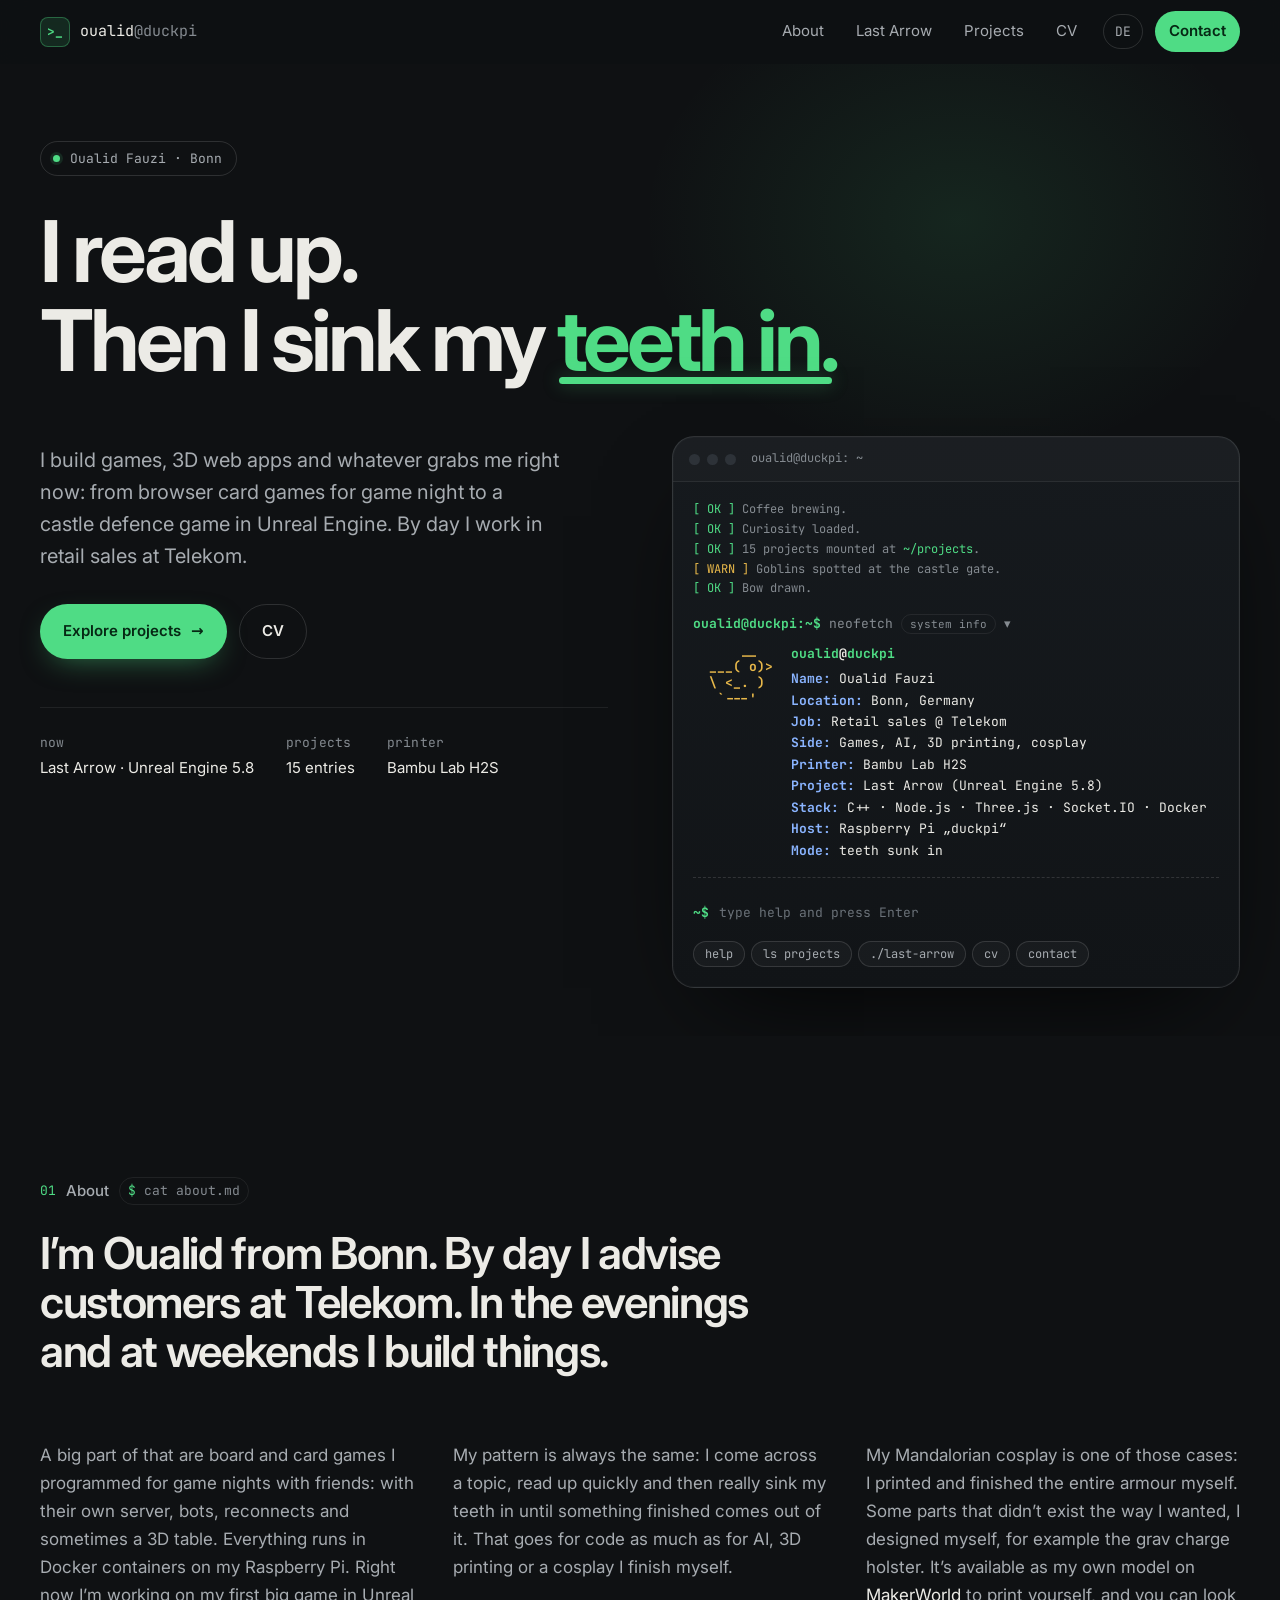
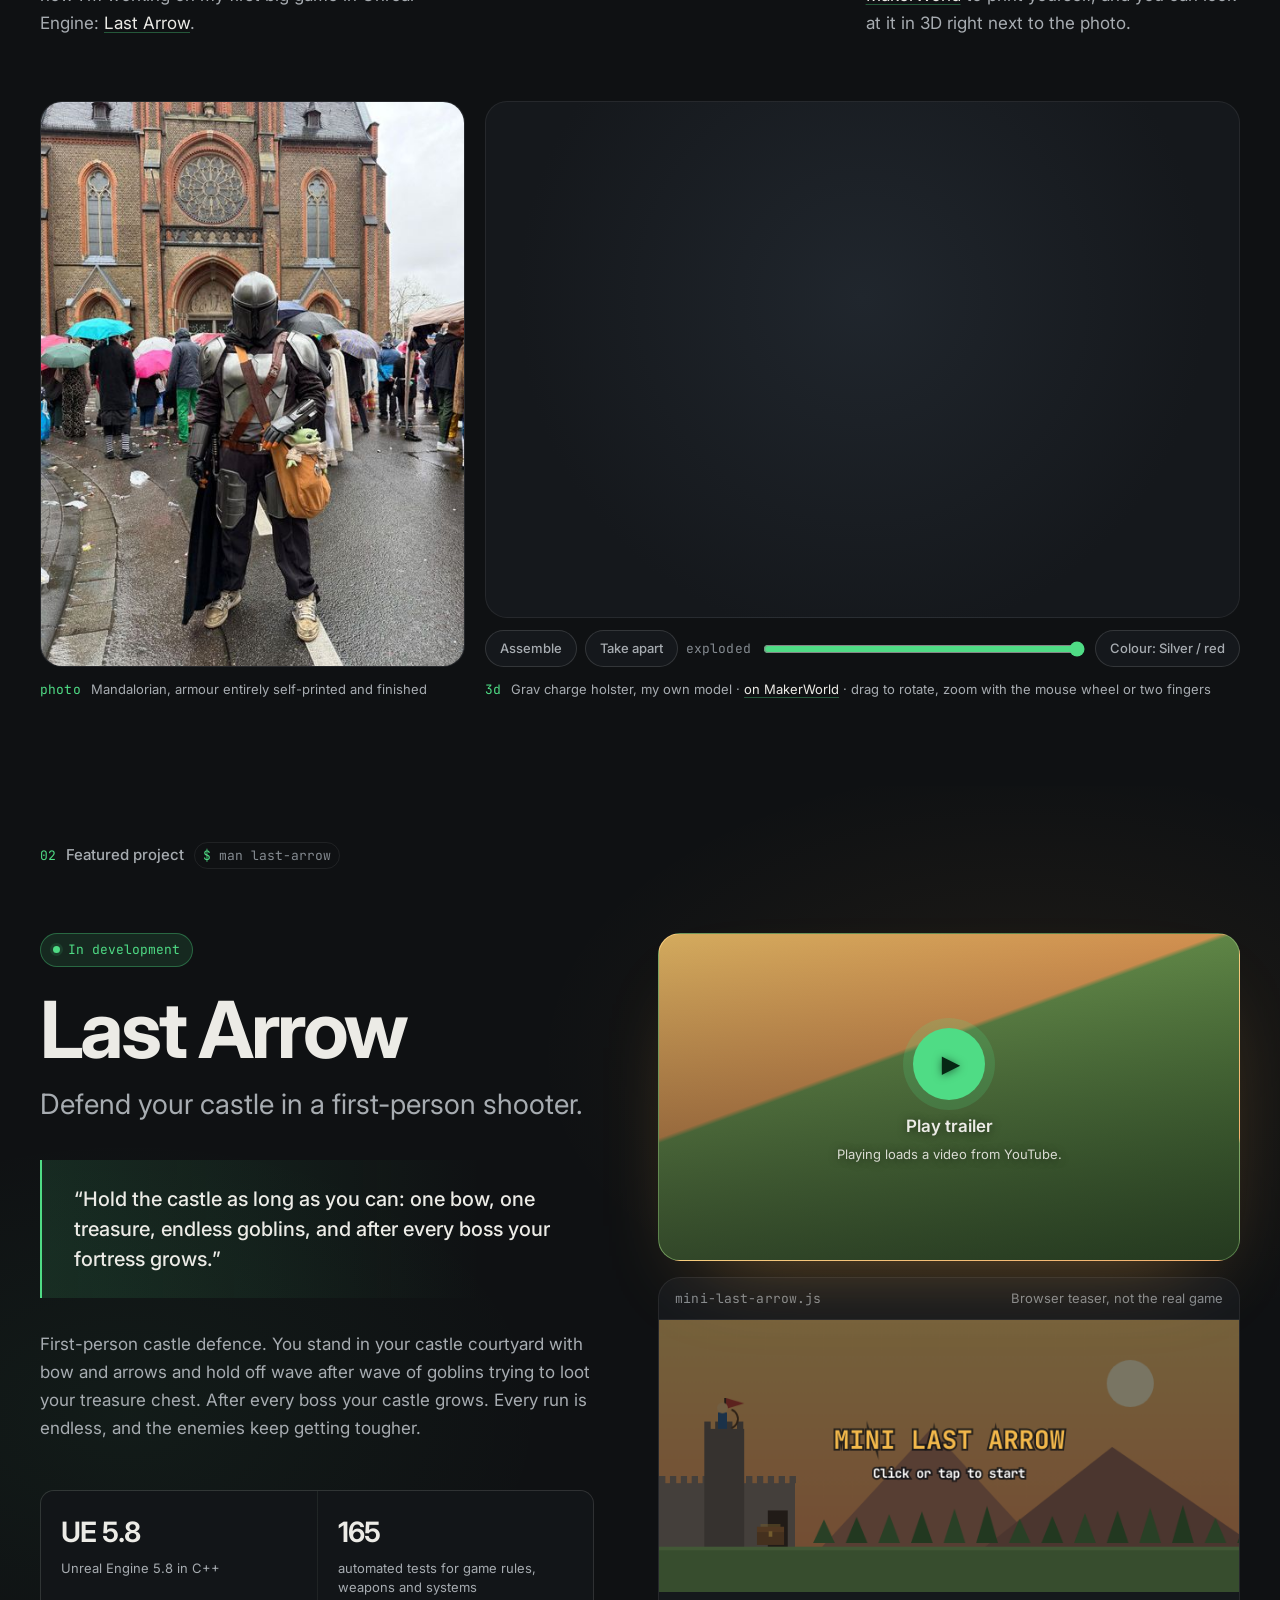
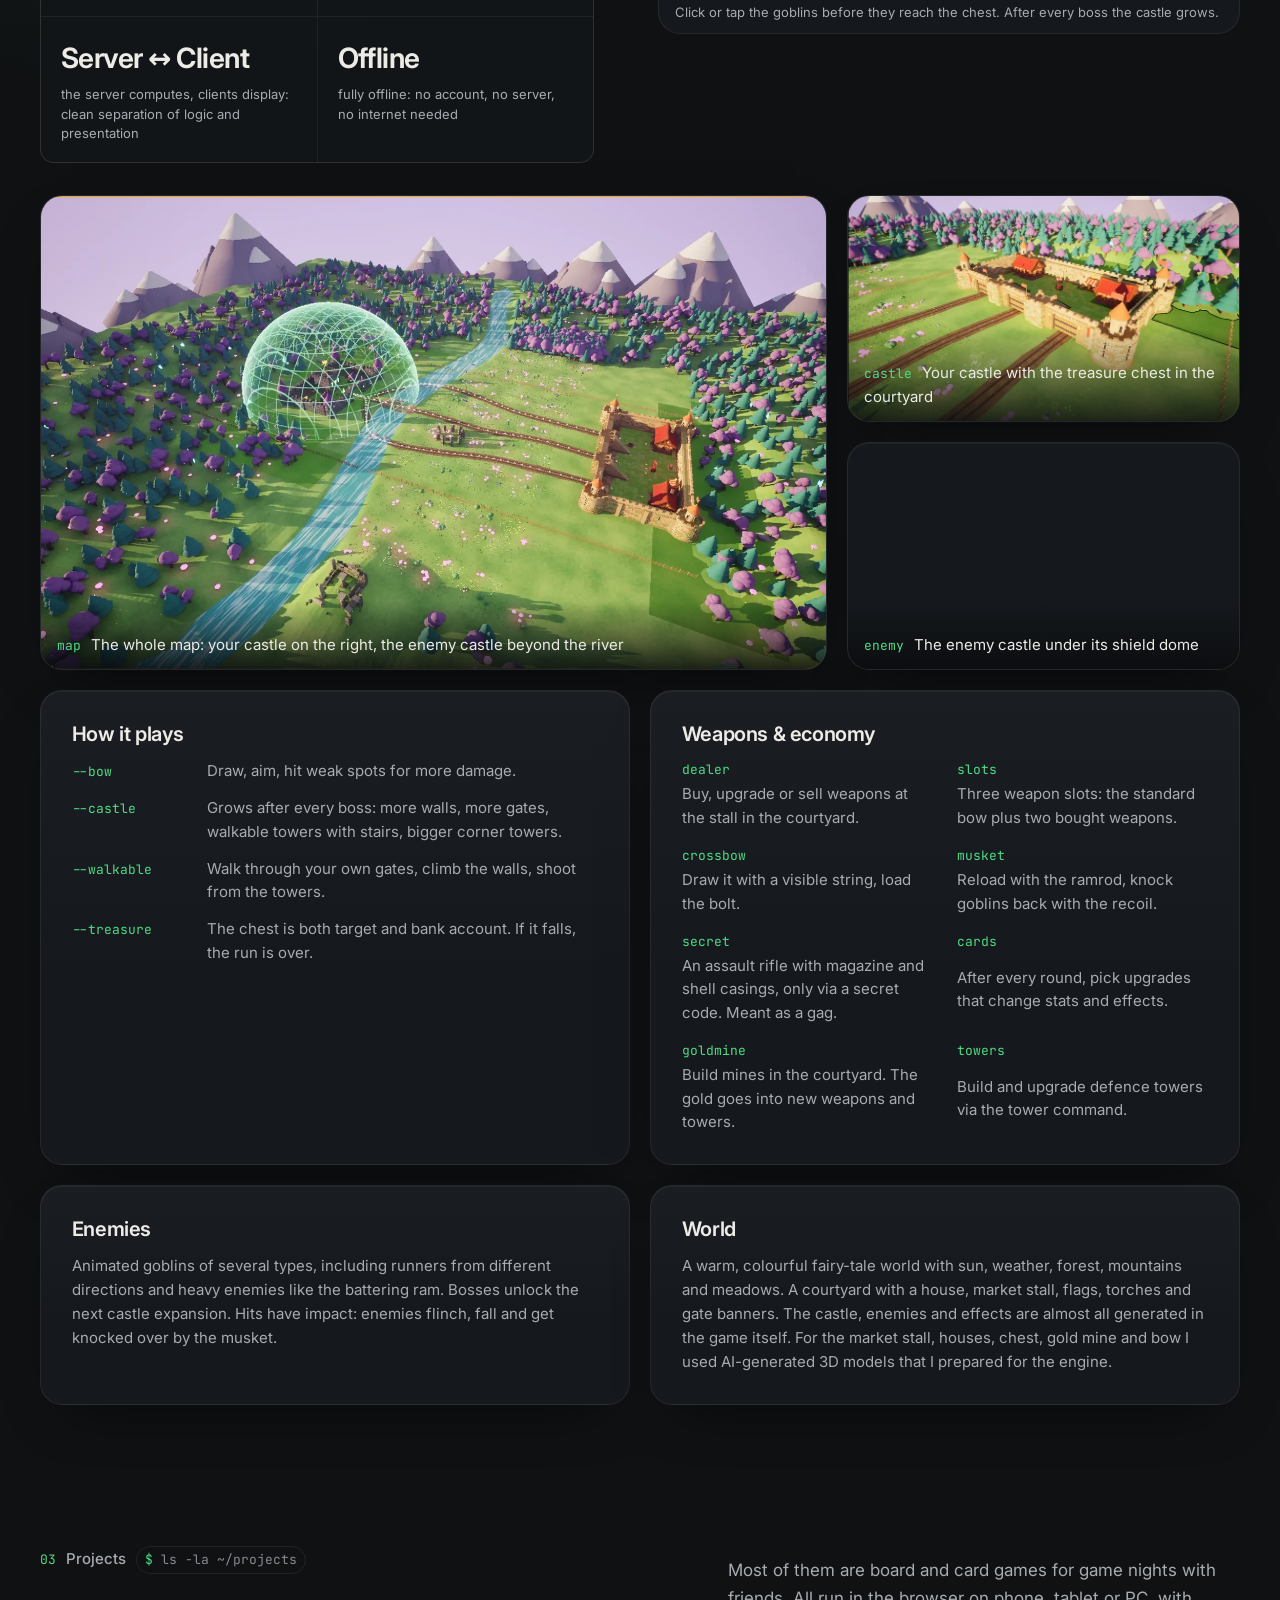
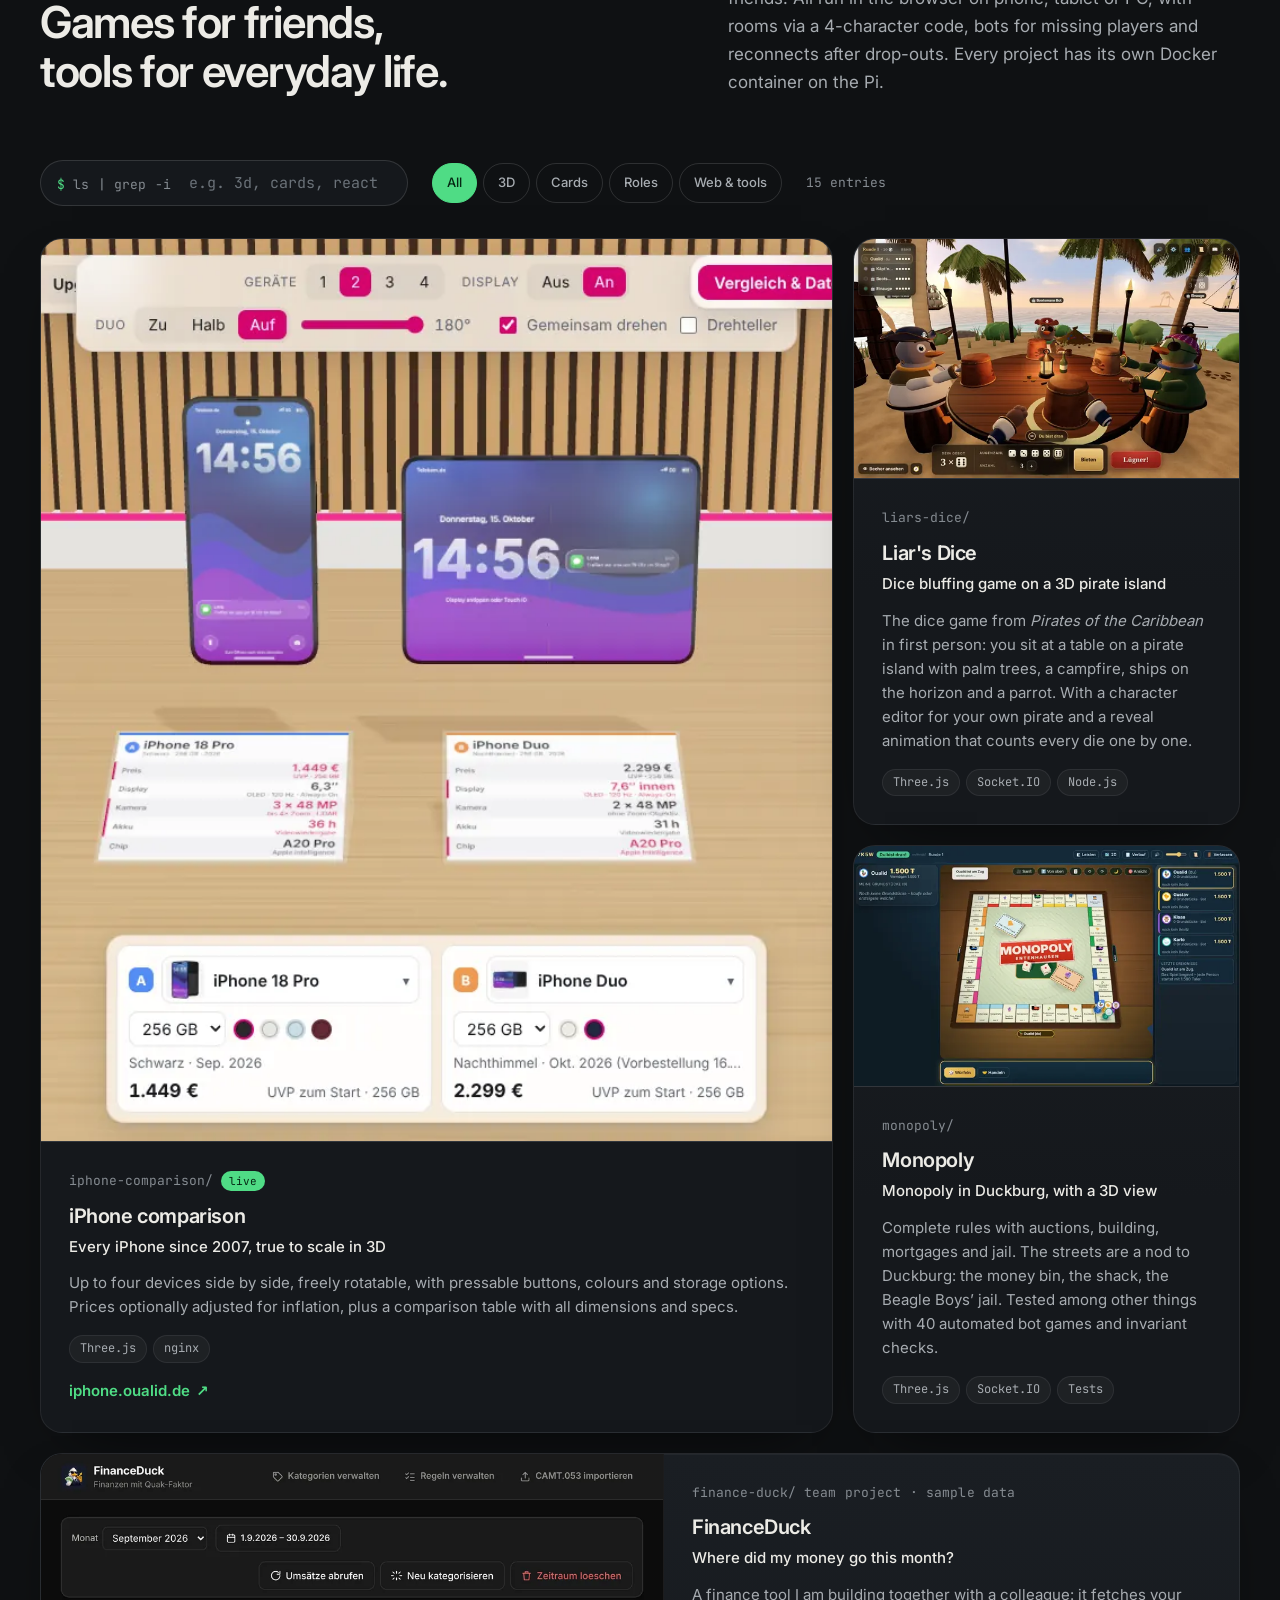
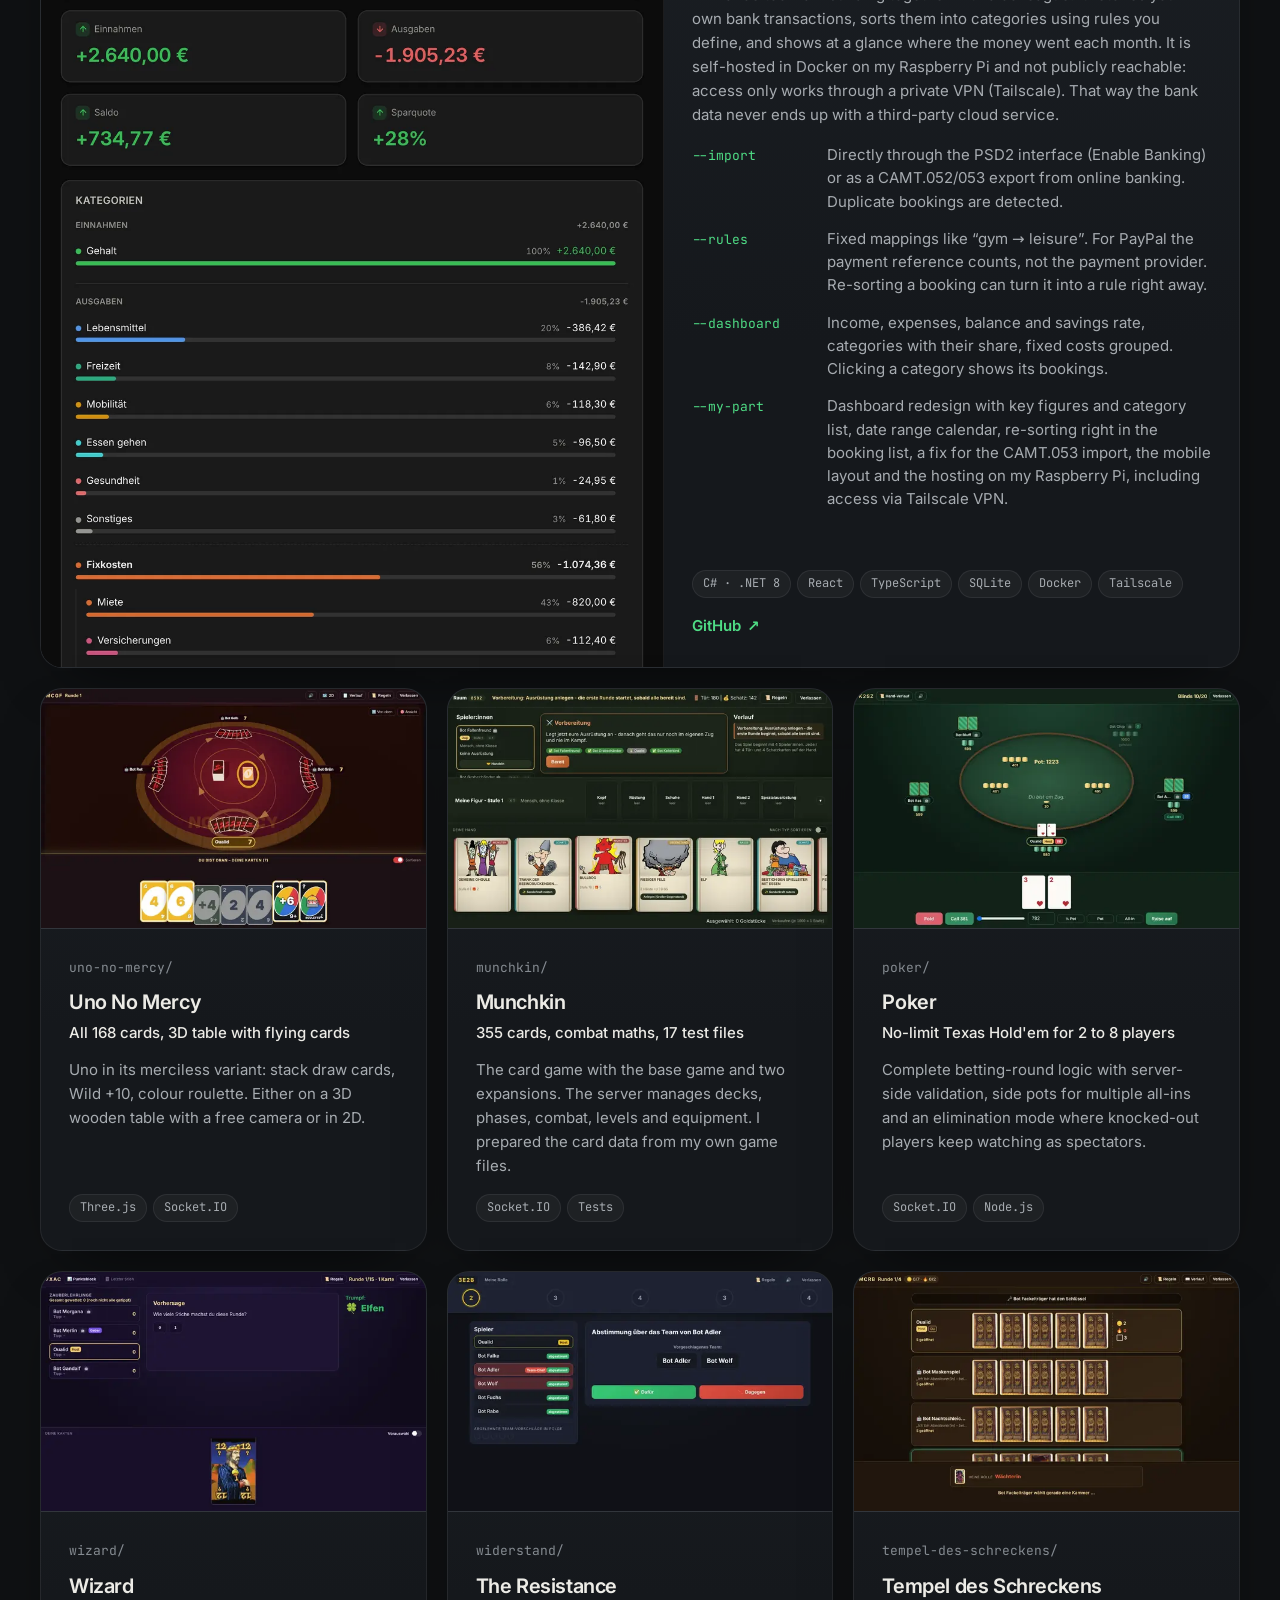
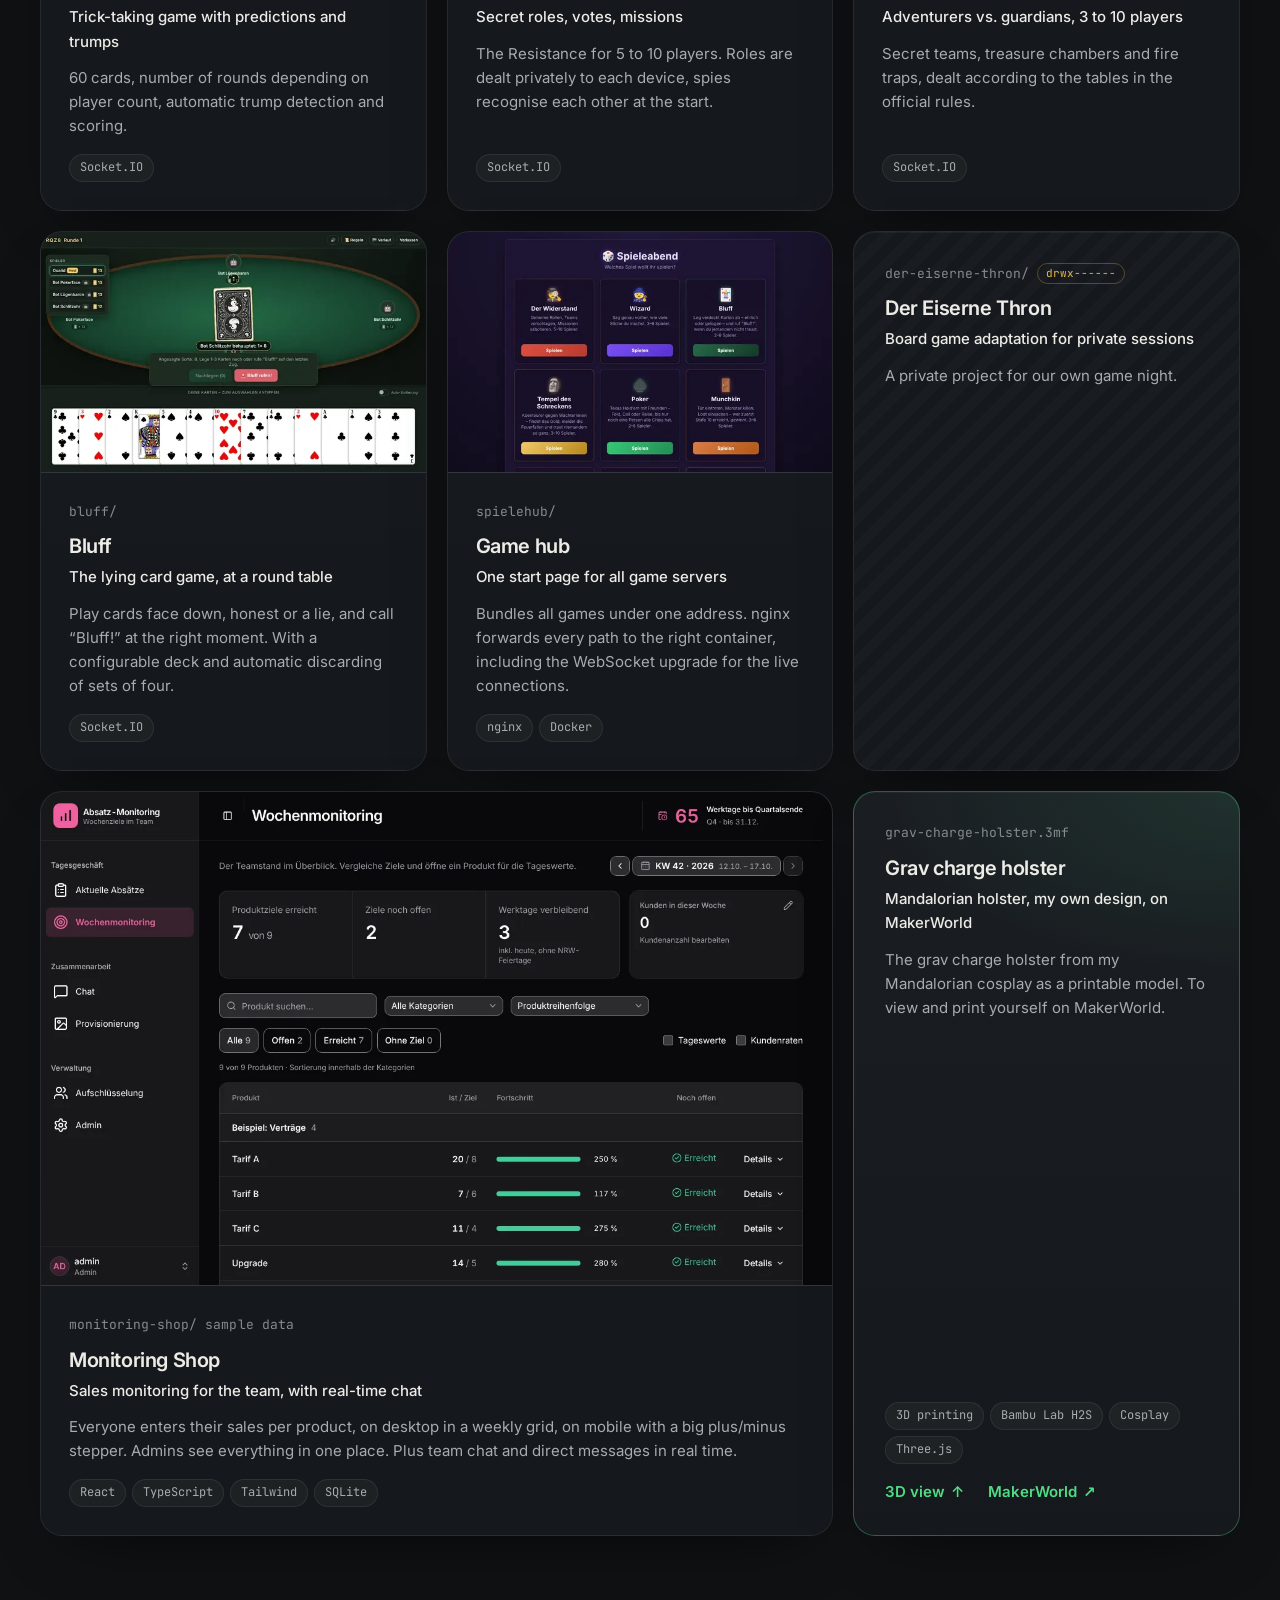
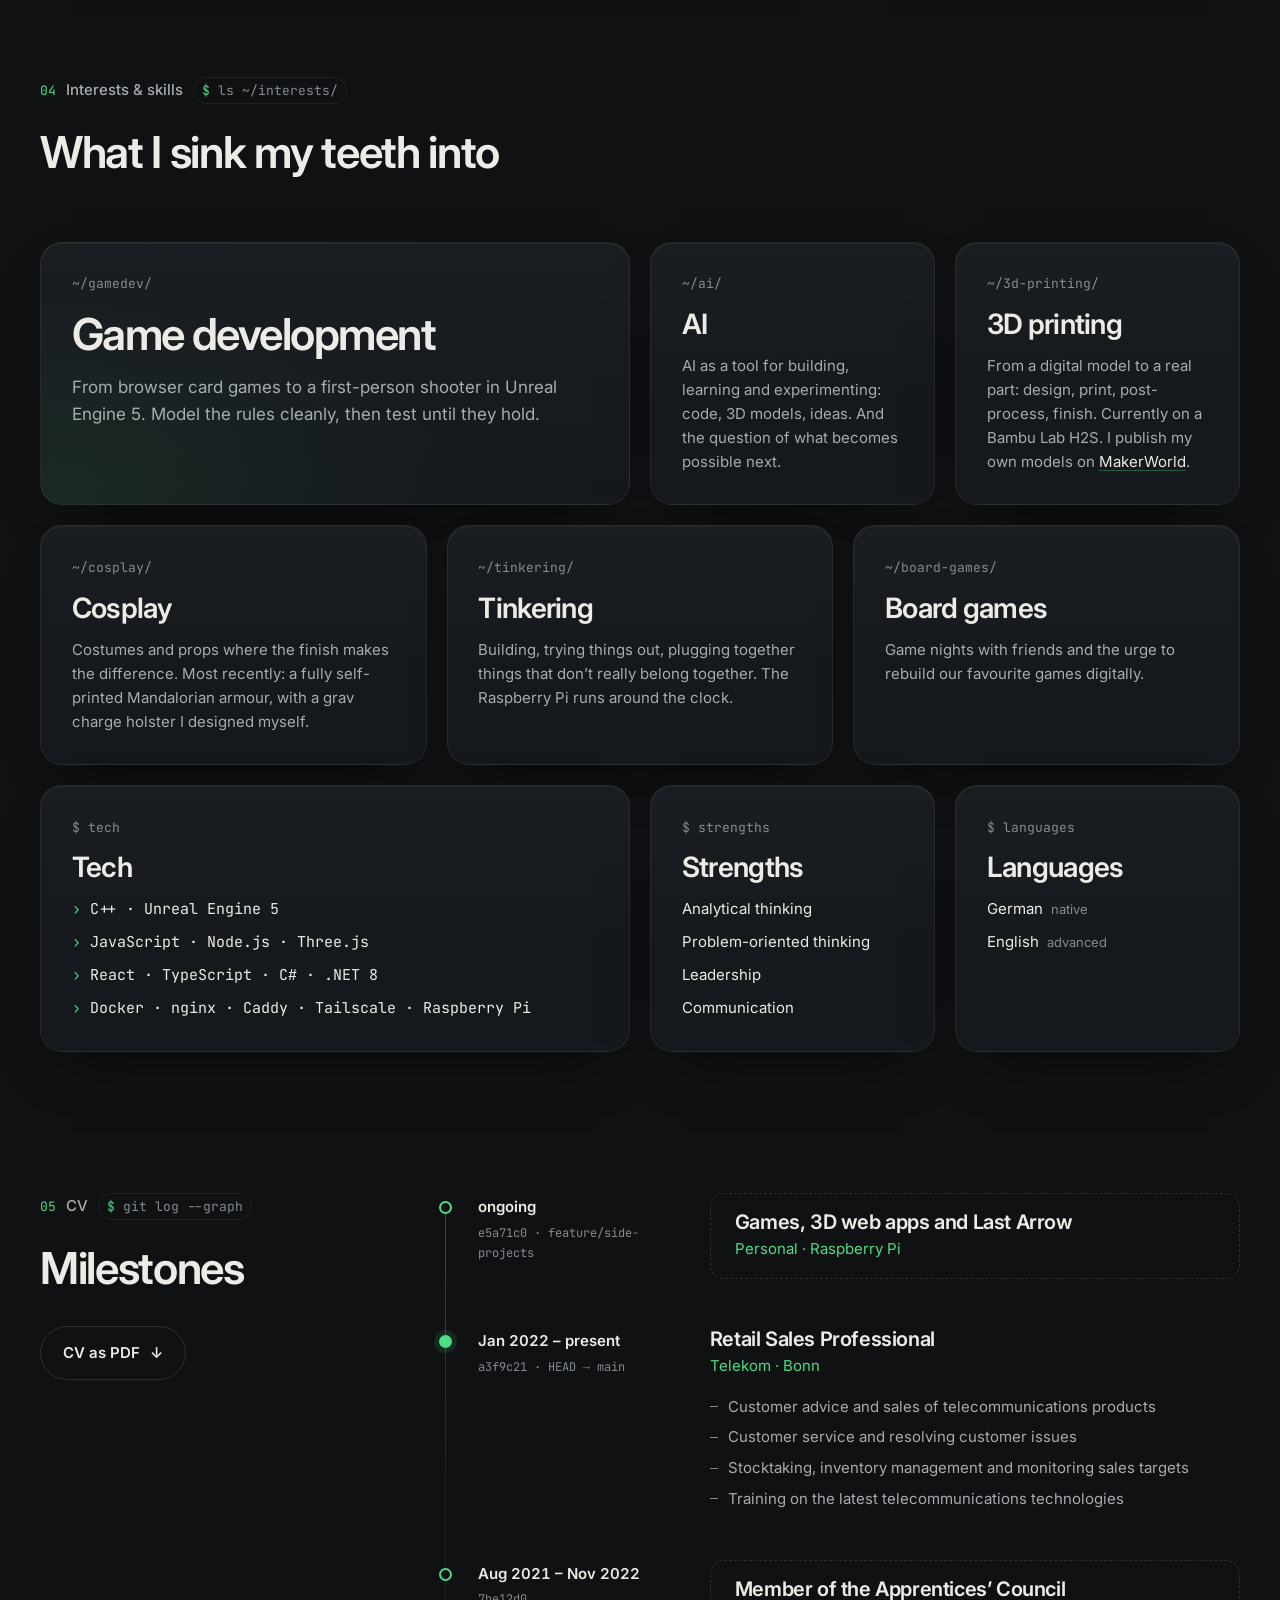
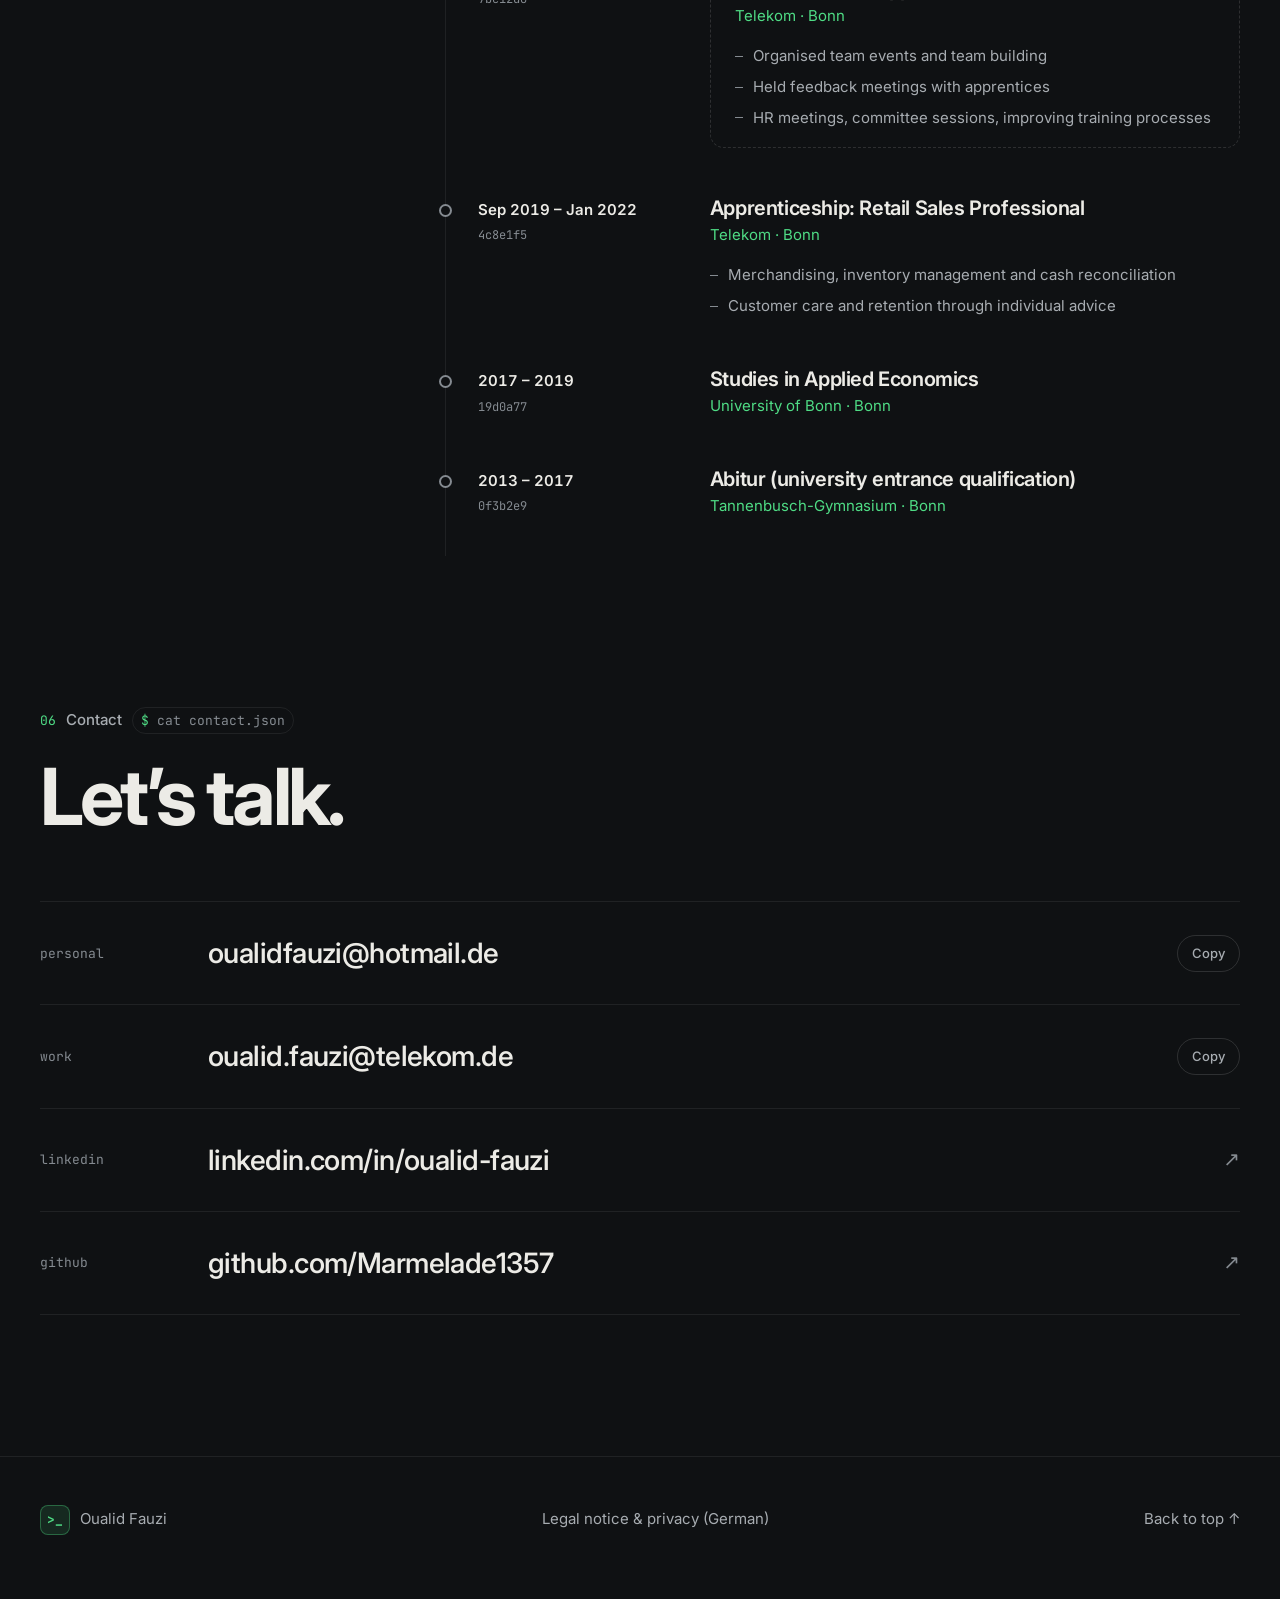
==== public/en/index.html @ 2b4d9c77 "FinanceDuck direkt unter dem iPhone-Vergleich, Bild nicht mehr seitlich beschnitten - Kachel rückt n" ====
<!doctype html>
<html lang="en">
<head>
<meta charset="utf-8">
<meta name="viewport" content="width=device-width, initial-scale=1">
<title>Oualid Fauzi</title>
<meta name="description" content="Oualid Fauzi from Bonn, Germany: games, AI, 3D printing and tinkering. Current project: Last Arrow, a first-person castle defence game in Unreal Engine 5.">
<meta property="og:title" content="Oualid Fauzi">
<meta property="og:description" content="Games, AI, 3D printing and tinkering. Currently: Last Arrow.">
<meta property="og:type" content="website">
<meta property="og:url" content="https://oualid.de/en/">
<meta property="og:image" content="https://oualid.de/og.png">
<meta property="og:image:width" content="1200">
<meta property="og:image:height" content="630">
<meta property="og:image:alt" content="oualid.de – I read up. Then I sink my teeth in. Last Arrow, games, AI, 3D printing, cosplay.">
<meta property="og:locale" content="en_GB">
<meta property="og:locale:alternate" content="de_DE">
<meta name="twitter:card" content="summary_large_image">
<meta name="theme-color" content="#0f1113">
<link rel="canonical" href="https://oualid.de/en/">
<link rel="alternate" hreflang="de" href="https://oualid.de/">
<link rel="alternate" hreflang="en" href="https://oualid.de/en/">
<link rel="alternate" hreflang="x-default" href="https://oualid.de/">
<script type="application/ld+json">{"@context":"https://schema.org","@type":"Person","name":"Oualid Fauzi","url":"https://oualid.de/en/","image":"https://oualid.de/og.png","jobTitle":"Retail Sales Professional","worksFor":{"@type":"Organization","name":"Telekom"},"address":{"@type":"PostalAddress","addressLocality":"Bonn","addressCountry":"DE"},"knowsAbout":["Game development","Unreal Engine 5","C++","JavaScript","Three.js","3D printing","AI"],"sameAs":["https://www.linkedin.com/in/oualid-fauzi-630469218/","https://github.com/Marmelade1357","https://makerworld.com/de/models/2300726-grav-charge-mandalorian-holster"]}</script>
<link rel="icon" href="../favicon.svg" type="image/svg+xml">
<link rel="icon" href="../icons/icon-192.png" type="image/png" sizes="192x192">
<link rel="apple-touch-icon" href="../icons/apple-touch-icon.png">
<link rel="manifest" href="../manifest.webmanifest">
<link rel="preload" href="../fonts/inter-latin-var.woff2" as="font" type="font/woff2" crossorigin>
<link rel="stylesheet" href="../css/style.css">
<script type="importmap">{"imports":{"three":"../vendor/three/build/three.module.min.js","three/addons/":"../vendor/three/examples/jsm/"}}</script>
<script>document.documentElement.classList.add('js')</script>
</head>
<body>
<a class="skip" href="#inhalt">Skip to content</a>
<div class="progress" aria-hidden="true"><span id="progress-bar"></span></div>

<!-- ============================ NAVIGATION ============================ -->
<header class="site-header">
  <div class="wrap header-inner">
    <a class="brand" href="#top" aria-label="Oualid Fauzi, back to top">
      <span class="brand-mark" aria-hidden="true">&gt;_</span>
      <span class="brand-name">oualid<span class="brand-host">@duckpi</span></span>
    </a>
    <button class="nav-toggle" type="button" aria-expanded="false" aria-controls="site-nav">
      <span class="nav-toggle-bars" aria-hidden="true"></span><span class="nav-toggle-label">Menu</span>
    </button>
    <nav id="site-nav" class="site-nav" aria-label="Main navigation">
      <ul>
        <li><a href="#about">About</a></li>
        <li><a href="#last-arrow">Last Arrow</a></li>
        <li><a href="#projekte">Projects</a></li>
        <li><a href="#cv">CV</a></li>
        <li><a class="lang-switch" href="../" hreflang="de" lang="de" aria-label="Deutsche Version">DE</a></li>
        <li><a class="nav-cta" href="#kontakt">Contact</a></li>
      </ul>
    </nav>
  </div>
</header>

<!-- ============================ HERO ============================ -->
<section class="hero" id="top" aria-labelledby="hero-title">
  <div class="hero-glow" aria-hidden="true"></div>
  <div class="wrap hero-grid">
    <div class="hero-head">
      <p class="eyebrow" data-reveal><span class="status-dot" aria-hidden="true"></span>Oualid Fauzi · Bonn</p>
      <h1 id="hero-title" class="hero-title" data-reveal style="--d:1">I read up.<br>Then I sink my <em class="bite">teeth in.</em><span class="bite-caret" aria-hidden="true"></span></h1>
    </div>
    <div class="hero-copy">
      <p class="hero-lead" data-reveal style="--d:2">I build games, 3D web apps and whatever grabs me right now: from browser card games for game night to a castle defence game in Unreal Engine. By day I work in retail sales at Telekom.</p>
      <div class="hero-actions" data-reveal style="--d:3">
        <a class="btn btn-primary" href="#projekte">Explore projects <span class="btn-arrow" aria-hidden="true">→</span></a>
        <a class="btn btn-ghost" href="#cv">CV</a>
      </div>
      <ul class="hero-meta" data-reveal style="--d:4" aria-label="At a glance">
        <li><span class="mono-label">now</span> Last Arrow · Unreal Engine 5.8</li>
        <li><span class="mono-label">projects</span> 15 entries</li>
        <li><span class="mono-label">printer</span> Bambu Lab H2S</li>
      </ul>
    </div>

    <!-- Terminal with neofetch and interactive console (js/main.js) -->
    <div class="terminal" data-reveal style="--d:2">
      <div class="terminal-bar" aria-hidden="true">
        <span class="dot"></span><span class="dot"></span><span class="dot"></span>
        <span class="terminal-title">oualid@duckpi: ~</span>
      </div>
      <div class="terminal-body">
        <ol class="boot" aria-label="Boot sequence">
          <li><span class="ok">[  OK  ]</span> Coffee brewing.</li>
          <li><span class="ok">[  OK  ]</span> Curiosity loaded.</li>
          <li><span class="ok">[  OK  ]</span> 15 projects mounted at <span class="hl">~/projects</span>.</li>
          <li><span class="warn">[ WARN ]</span> Goblins spotted at the castle gate.</li>
          <li><span class="ok">[  OK  ]</span> Bow drawn.</li>
        </ol>
        <details class="sysinfo" open>
        <summary><span class="ps1">oualid@duckpi:~$</span> neofetch <span class="sysinfo-hint">system info</span></summary>
        <div class="neofetch">
<pre class="duck" aria-hidden="true">
      __
  ___( o)&gt;
  \ &lt;_. )
   `---'
</pre>
          <div class="nf-info">
          <p class="nf-head"><span class="hl">oualid</span>@<span class="hl">duckpi</span></p>
          <dl>
            <div><dt>Name</dt><dd>Oualid Fauzi</dd></div>
            <div><dt>Location</dt><dd>Bonn, Germany</dd></div>
            <div><dt>Job</dt><dd>Retail sales @ Telekom</dd></div>
            <div><dt>Side</dt><dd>Games, AI, 3D printing, cosplay</dd></div>
            <div><dt>Printer</dt><dd>Bambu Lab H2S</dd></div>
            <div><dt>Project</dt><dd>Last Arrow (Unreal Engine 5.8)</dd></div>
            <div><dt>Stack</dt><dd>C++ · Node.js · Three.js · Socket.IO · Docker</dd></div>
            <div><dt>Host</dt><dd>Raspberry Pi „duckpi“</dd></div>
            <div><dt>Mode</dt><dd>teeth sunk in</dd></div>
          </dl>
          </div>
        </div>
        </details>

        <div class="console" id="console" hidden>
          <div class="console-out" id="console-out" aria-live="polite"></div>
          <form class="console-in" id="console-form" autocomplete="off">
            <label for="console-input"><span class="ps1">~$</span><span class="visually-hidden">Enter a command</span></label>
            <input id="console-input" type="text" spellcheck="false" autocapitalize="off" placeholder="type help and press Enter">
          </form>
          <div class="console-chips" aria-label="Quick commands">
            <button type="button" data-cmd="help">help</button>
            <button type="button" data-cmd="ls projects">ls projects</button>
            <button type="button" data-cmd="./last-arrow">./last-arrow</button>
            <button type="button" data-cmd="cv">cv</button>
            <button type="button" data-cmd="contact">contact</button>
          </div>
        </div>
      </div>
    </div>
  </div>
</section>

<main id="inhalt">

<!-- ============================ ÜBER MICH ============================ -->
<section id="about" class="section" aria-labelledby="about-title">
  <div class="wrap">
    <header class="sec-head" data-reveal>
      <p class="kicker"><span class="kicker-idx">01</span> About <span class="kicker-cmd">cat about.md</span></p>
      <h2 id="about-title" class="sec-title">I’m Oualid from Bonn. By day I advise customers at Telekom. In the evenings and at weekends I build things.</h2>
    </header>
    <div class="about-cols">
      <p data-reveal>A big part of that are board and card games I programmed for game nights with friends: with their own server, bots, reconnects and sometimes a 3D table. Everything runs in Docker containers on my Raspberry Pi. Right now I’m working on my first big game in Unreal Engine: <a href="#last-arrow">Last Arrow</a>.</p>
      <p data-reveal style="--d:1">My pattern is always the same: I come across a topic, read up quickly and then really sink my teeth in until something finished comes out of it. That goes for code as much as for AI, 3D printing or a cosplay I finish myself.</p>
      <p data-reveal style="--d:2">My Mandalorian cosplay is one of those cases: I printed and finished the entire armour myself. Some parts that didn’t exist the way I wanted, I designed myself, for example the grav charge holster. It’s available as my own model on <a href="https://makerworld.com/de/models/2300726-grav-charge-mandalorian-holster" rel="noopener" target="_blank">MakerWorld</a> to print yourself, and you can look at it in 3D right next to the photo.</p>
    </div>

    <div class="about-media">
      <!-- Cosplay photo: public/img/cosplay.jpg -->
      <figure class="photo" data-reveal>
        <div class="photo-frame">
          <img src="../img/cosplay.jpg" srcset="../img/cosplay-480.jpg 480w, ../img/cosplay.jpg 960w" sizes="(max-width: 860px) 92vw, 440px" alt="Oualid as a Mandalorian with Grogu in the shoulder bag, armour self-printed and finished" width="960" height="1280" loading="lazy" decoding="async">
          <div class="photo-placeholder" aria-hidden="true"><span class="mono-label">cosplay.jpg coming …</span></div>
        </div>
        <figcaption><span class="mono-label">photo</span> Mandalorian, armour entirely self-printed and finished</figcaption>
      </figure>
      <!-- 3D viewer: model in public/3d/holster.glb, code in js/holster-viewer.js -->
      <figure class="viewer" id="holster-3d" data-model="../3d/holster.glb" data-reveal style="--d:1">
        <div class="viewer-stage">
          <button type="button" class="viewer-start" hidden>View in 3D<small>Model loads about 1.2 MB</small></button>
          <p class="viewer-status">Loading 3D model …</p>
        </div>
        <div class="viewer-ui">
          <button type="button" data-act="assemble" disabled>Assemble</button>
          <button type="button" data-act="explode" disabled>Take apart</button>
          <label><span class="mono-label">exploded</span> <input type="range" min="0" max="100" value="0" disabled aria-label="How far the parts are pulled apart"></label>
          <button type="button" data-act="color" disabled>Colour</button>
        </div>
        <figcaption><span class="mono-label">3d</span> Grav charge holster, my own model · <a href="https://makerworld.com/de/models/2300726-grav-charge-mandalorian-holster" rel="noopener" target="_blank">on MakerWorld</a> · drag to rotate, zoom with the mouse wheel or two fingers</figcaption>
      </figure>
    </div>
  </div>
</section>

<!-- ============================ LAST ARROW ============================ -->
<section id="last-arrow" class="section la" aria-labelledby="la-title">
  <div class="wrap">
    <header class="sec-head" data-reveal>
      <p class="kicker"><span class="kicker-idx">02</span> Featured project <span class="kicker-cmd">man last-arrow</span></p>
    </header>

    <div class="la-hero">
      <div class="la-copy" data-reveal>
        <p class="badge badge-live"><span class="status-dot" aria-hidden="true"></span>In development</p>
        <h2 id="la-title" class="la-title">Last Arrow</h2>
        <p class="la-sub">Defend your castle in a first-person shooter.</p>
        <blockquote class="la-claim">“Hold the castle as long as you can: one bow, one treasure, endless goblins, and after every boss your fortress grows.”</blockquote>
        <p class="la-desc">First-person castle defence. You stand in your castle courtyard with bow and arrows and hold off wave after wave of goblins trying to loot your treasure chest. After every boss your castle grows. Every run is endless, and the enemies keep getting tougher.</p>
        <ul class="stat-row" aria-label="Tech">
          <li><strong>UE 5.8</strong><span>Unreal Engine 5.8 in C++</span></li>
          <li><strong>165</strong><span>automated tests for game rules, weapons and systems</span></li>
          <li><strong>Server ↔ Client</strong><span>the server computes, clients display: clean separation of logic and presentation</span></li>
          <li><strong>Offline</strong><span>fully offline: no account, no server, no internet needed</span></li>
        </ul>
      </div>

      <div class="la-media" data-reveal style="--d:1">
        <!-- Trailer: YouTube video ID in data-youtube-id, loaded only after a click (youtube-nocookie.com). -->
        <div class="video" data-youtube-id="XlC_0HXG0ws">
          <div class="video-empty"><span class="badge">Trailer coming</span></div>
        </div>
        <div class="game-box">
          <div class="game-head">
            <span class="mono-label">mini-last-arrow.js</span>
            <span class="game-note">Browser teaser, not the real game</span>
          </div>
          <canvas id="mini-game" width="640" height="300" aria-label="Small browser mini game: click the goblins before they reach the treasure chest"></canvas>
          <p class="game-help">Click or tap the goblins before they reach the chest. After every boss the castle grows.</p>
        </div>
      </div>
    </div>

    <!-- Screenshots aus dem Spiel: Bilder in public/img/last-arrow/ (siehe LIESMICH.md) -->
    <div class="la-gallery" role="group" aria-label="Screenshots from the game" data-reveal>
      <figure class="la-shot la-shot-main">
        <a href="../img/last-arrow/uebersicht.webp" target="_blank" rel="noopener" aria-label="Open full-size image: The whole map: your castle on the right, the enemy castle beyond the river"><img src="../img/last-arrow/uebersicht.webp" srcset="../img/last-arrow/uebersicht-800.webp 800w, ../img/last-arrow/uebersicht.webp 1600w" sizes="(max-width: 860px) 92vw, 820px" alt="Overview of the Last Arrow map: your castle on the right, the enemy castle beyond the river on the left under a green shield dome" width="1600" height="924" loading="lazy" decoding="async"></a>
        <figcaption><span class="mono-label">map</span> The whole map: your castle on the right, the enemy castle beyond the river</figcaption>
      </figure>
      <figure class="la-shot">
        <a href="../img/last-arrow/burg.webp" target="_blank" rel="noopener" aria-label="Open full-size image: Your castle with the treasure chest in the courtyard"><img src="../img/last-arrow/burg.webp" srcset="../img/last-arrow/burg-800.webp 800w, ../img/last-arrow/burg.webp 1600w" sizes="(max-width: 860px) 92vw, 400px" alt="Your castle in Last Arrow: sandstone walls, round corner towers with orange roofs, houses and the treasure chest in the courtyard" width="1600" height="924" loading="lazy" decoding="async"></a>
        <figcaption><span class="mono-label">castle</span> Your castle with the treasure chest in the courtyard</figcaption>
      </figure>
      <figure class="la-shot">
        <a href="../img/last-arrow/gegner.webp" target="_blank" rel="noopener" aria-label="Open full-size image: The enemy castle under its shield dome"><img src="../img/last-arrow/gegner.webp" srcset="../img/last-arrow/gegner-800.webp 800w, ../img/last-arrow/gegner.webp 1600w" sizes="(max-width: 860px) 92vw, 400px" alt="The enemy castle in Last Arrow under a mint-green shield dome, with the river and bridge in front" width="1600" height="924" loading="lazy" decoding="async"></a>
        <figcaption><span class="mono-label">enemy</span> The enemy castle under its shield dome</figcaption>
      </figure>
    </div>

    <div class="bento la-bento">
      <article class="card span-6" data-reveal>
        <h3 class="card-title">How it plays</h3>
        <dl class="opts">
          <div><dt>--bow</dt><dd>Draw, aim, hit weak spots for more damage.</dd></div>
          <div><dt>--castle</dt><dd>Grows after every boss: more walls, more gates, walkable towers with stairs, bigger corner towers.</dd></div>
          <div><dt>--walkable</dt><dd>Walk through your own gates, climb the walls, shoot from the towers.</dd></div>
          <div><dt>--treasure</dt><dd>The chest is both target and bank account. If it falls, the run is over.</dd></div>
        </dl>
      </article>
      <article class="card span-6" data-reveal style="--d:1">
        <h3 class="card-title">Weapons &amp; economy</h3>
        <dl class="opts opts-2col">
          <div><dt>dealer</dt><dd>Buy, upgrade or sell weapons at the stall in the courtyard.</dd></div>
          <div><dt>slots</dt><dd>Three weapon slots: the standard bow plus two bought weapons.</dd></div>
          <div><dt>crossbow</dt><dd>Draw it with a visible string, load the bolt.</dd></div>
          <div><dt>musket</dt><dd>Reload with the ramrod, knock goblins back with the recoil.</dd></div>
          <div><dt>secret</dt><dd>An assault rifle with magazine and shell casings, only via a secret code. Meant as a gag.</dd></div>
          <div><dt>cards</dt><dd>After every round, pick upgrades that change stats and effects.</dd></div>
          <div><dt>goldmine</dt><dd>Build mines in the courtyard. The gold goes into new weapons and towers.</dd></div>
          <div><dt>towers</dt><dd>Build and upgrade defence towers via the tower command.</dd></div>
        </dl>
      </article>
      <article class="card span-6" data-reveal>
        <h3 class="card-title">Enemies</h3>
        <p>Animated goblins of several types, including runners from different directions and heavy enemies like the battering ram. Bosses unlock the next castle expansion. Hits have impact: enemies flinch, fall and get knocked over by the musket.</p>
      </article>
      <article class="card span-6" data-reveal style="--d:1">
        <h3 class="card-title">World</h3>
        <p>A warm, colourful fairy-tale world with sun, weather, forest, mountains and meadows. A courtyard with a house, market stall, flags, torches and gate banners. The castle, enemies and effects are almost all generated in the game itself. For the market stall, houses, chest, gold mine and bow I used AI-generated 3D models that I prepared for the engine.</p>
      </article>
    </div>

    <!-- Devlog ausgeblendet. Zum Einschalten: siehe public/devlog/LIESMICH.md -->
  </div>
</section>

<!-- ============================ PROJEKTE ============================ -->
<section id="projekte" class="section" aria-labelledby="proj-title">
  <div class="wrap">
    <header class="sec-head sec-head-split" data-reveal>
      <div>
        <p class="kicker"><span class="kicker-idx">03</span> Projects <span class="kicker-cmd">ls -la ~/projects</span></p>
        <h2 id="proj-title" class="sec-title">Games for friends, tools for everyday life.</h2>
      </div>
      <p class="sec-lead">Most of them are board and card games for game nights with friends. All run in the browser on phone, tablet or PC, with rooms via a 4-character code, bots for missing players and reconnects after drop-outs. Every project has its own Docker container on the Pi.</p>
    </header>

    <div class="filter" data-reveal>
      <form class="grep" role="search">
        <label for="grep-input"><span class="mono-label">ls | grep -i</span></label>
        <input id="grep-input" type="search" placeholder="e.g. 3d, cards, react" autocomplete="off" spellcheck="false">
      </form>
      <div class="chips" aria-label="Quick filters">
        <button type="button" class="chip is-active" data-filter="">All</button>
        <button type="button" class="chip" data-filter="3d">3D</button>
        <button type="button" class="chip" data-filter="cards">Cards</button>
        <button type="button" class="chip" data-filter="roles">Roles</button>
        <button type="button" class="chip" data-filter="web">Web &amp; tools</button>
      </div>
      <span class="grep-count" id="grep-count" aria-live="polite"></span>
    </div>

    <ul class="bento projects" id="projects">
      <li class="proj span-8 tall" data-tags="web 3d iphone threejs vergleich live" data-reveal>
        <article class="card card-media is-live">
          <figure class="shot-wrap"><img class="shot" src="../img/projekte/iphone.webp" srcset="../img/projekte/iphone-640.webp 640w, ../img/projekte/iphone.webp 1280w" sizes="(max-width: 640px) 92vw, (max-width: 1100px) 92vw, 820px" alt="iPhone comparison: two devices true to scale in the 3D showroom" width="1280" height="800" loading="lazy" decoding="async"></figure>
          <div class="card-body">
            <p class="card-path">iphone-comparison/ <span class="live-pill">live</span></p>
            <h3 class="card-title">iPhone comparison</h3>
            <p class="card-lede">Every iPhone since 2007, true to scale in 3D</p>
            <p>Up to four devices side by side, freely rotatable, with pressable buttons, colours and storage options. Prices optionally adjusted for inflation, plus a comparison table with all dimensions and specs.</p>
            <ul class="tags"><li>Three.js</li><li>nginx</li></ul>
            <p class="card-links"><a class="link-arrow" href="https://iphone.oualid.de/" rel="noopener" target="_blank">iphone.oualid.de <span aria-hidden="true">↗</span></a></p>
          </div>
        </article>
      </li>
      <li class="proj span-4" data-tags="games spiele 3d würfel bluff threejs" data-reveal style="--d:1">
        <article class="card card-media">
          <figure class="shot-wrap"><img class="shot" src="../img/projekte/liars-dice.webp" srcset="../img/projekte/liars-dice-640.webp 640w, ../img/projekte/liars-dice.webp 1280w" sizes="(max-width: 640px) 92vw, (max-width: 1100px) 46vw, 400px" alt="Liar's Dice: 3D table on the pirate island with bot pirates" width="1280" height="800" loading="lazy" decoding="async"></figure>
          <div class="card-body">
            <p class="card-path">liars-dice/</p>
            <h3 class="card-title">Liar's Dice</h3>
            <p class="card-lede">Dice bluffing game on a 3D pirate island</p>
            <p>The dice game from <i>Pirates of the Caribbean</i> in first person: you sit at a table on a pirate island with palm trees, a campfire, ships on the horizon and a parrot. With a character editor for your own pirate and a reveal animation that counts every die one by one.</p>
            <ul class="tags"><li>Three.js</li><li>Socket.IO</li><li>Node.js</li></ul>
          </div>
        </article>
      </li>
      <li class="proj span-4" data-tags="games spiele 3d brettspiel monopoly threejs tests" data-reveal>
        <article class="card card-media">
          <figure class="shot-wrap"><img class="shot" src="../img/projekte/monopoly.webp" srcset="../img/projekte/monopoly-640.webp 640w, ../img/projekte/monopoly.webp 1280w" sizes="(max-width: 640px) 92vw, (max-width: 1100px) 46vw, 400px" alt="Monopoly Duckburg in the 3D view" width="1280" height="800" loading="lazy" decoding="async"></figure>
          <div class="card-body">
            <p class="card-path">monopoly/</p>
            <h3 class="card-title">Monopoly</h3>
            <p class="card-lede">Monopoly in Duckburg, with a 3D view</p>
            <p>Complete rules with auctions, building, mortgages and jail. The streets are a nod to Duckburg: the money bin, the shack, the Beagle Boys’ jail. Tested among other things with 40 automated bot games and invariant checks.</p>
            <ul class="tags"><li>Three.js</li><li>Socket.IO</li><li>Tests</li></ul>
          </div>
        </article>
      </li>
      <li class="proj span-12" data-tags="web tool finance banking dotnet csharp react typescript sqlite docker team tailscale vpn raspberry" data-reveal>
        <article class="card card-media card-wide">
          <figure class="shot-wrap"><img class="shot" src="../img/projekte/finance-duck.webp" srcset="../img/projekte/finance-duck-640.webp 528w, ../img/projekte/finance-duck.webp 1056w" sizes="(max-width: 860px) 92vw, 680px" alt="FinanceDuck: monthly dashboard with income, expenses, balance, savings rate and categories including fixed costs, shown with made-up sample data" width="1056" height="1380" loading="lazy" decoding="async"></figure>
          <div class="card-body">
            <p class="card-path">finance-duck/ <span class="mono-label">team project · sample data</span></p>
            <h3 class="card-title">FinanceDuck</h3>
            <p class="card-lede">Where did my money go this month?</p>
            <p>A finance tool I am building together with a colleague: it fetches your own bank transactions, sorts them into categories using rules you define, and shows at a glance where the money went each month. It is self-hosted in Docker on my Raspberry Pi and not publicly reachable: access only works through a private VPN (Tailscale). That way the bank data never ends up with a third-party cloud service.</p>
            <dl class="opts">
              <div><dt>--import</dt><dd>Directly through the PSD2 interface (Enable Banking) or as a CAMT.052/053 export from online banking. Duplicate bookings are detected.</dd></div>
              <div><dt>--rules</dt><dd>Fixed mappings like “gym → leisure”. For PayPal the payment reference counts, not the payment provider. Re-sorting a booking can turn it into a rule right away.</dd></div>
              <div><dt>--dashboard</dt><dd>Income, expenses, balance and savings rate, categories with their share, fixed costs grouped. Clicking a category shows its bookings.</dd></div>
              <div><dt>--my-part</dt><dd>Dashboard redesign with key figures and category list, date range calendar, re-sorting right in the booking list, a fix for the CAMT.053 import, the mobile layout and the hosting on my Raspberry Pi, including access via Tailscale VPN.</dd></div>
            </dl>
            <ul class="tags"><li>C# · .NET 8</li><li>React</li><li>TypeScript</li><li>SQLite</li><li>Docker</li><li>Tailscale</li></ul>
            <p class="card-links"><a class="link-arrow" href="https://github.com/DuckOfJustice/FinanceAgent" rel="noopener" target="_blank">GitHub <span aria-hidden="true">↗</span></a></p>
          </div>
        </article>
      </li>
      <li class="proj span-4" data-tags="games spiele 3d karten cards uno threejs" data-reveal style="--d:1">
        <article class="card card-media">
          <figure class="shot-wrap"><img class="shot" src="../img/projekte/uno.webp" srcset="../img/projekte/uno-640.webp 640w, ../img/projekte/uno.webp 1280w" sizes="(max-width: 640px) 92vw, (max-width: 1100px) 46vw, 400px" alt="Uno No Mercy on the 3D table" width="1280" height="800" loading="lazy" decoding="async"></figure>
          <div class="card-body">
            <p class="card-path">uno-no-mercy/</p>
            <h3 class="card-title">Uno No Mercy</h3>
            <p class="card-lede">All 168 cards, 3D table with flying cards</p>
            <p>Uno in its merciless variant: stack draw cards, Wild +10, colour roulette. Either on a 3D wooden table with a free camera or in 2D.</p>
            <ul class="tags"><li>Three.js</li><li>Socket.IO</li></ul>
          </div>
        </article>
      </li>
      <li class="proj span-4" data-tags="games spiele karten cards munchkin tests" data-reveal style="--d:2">
        <article class="card card-media">
          <figure class="shot-wrap"><img class="shot" src="../img/projekte/munchkin.webp" srcset="../img/projekte/munchkin-640.webp 640w, ../img/projekte/munchkin.webp 1280w" sizes="(max-width: 640px) 92vw, (max-width: 1100px) 46vw, 400px" alt="Munchkin: board with hand cards and equipment" width="1280" height="800" loading="lazy" decoding="async"></figure>
          <div class="card-body">
            <p class="card-path">munchkin/</p>
            <h3 class="card-title">Munchkin</h3>
            <p class="card-lede">355 cards, combat maths, 17 test files</p>
            <p>The card game with the base game and two expansions. The server manages decks, phases, combat, levels and equipment. I prepared the card data from my own game files.</p>
            <ul class="tags"><li>Socket.IO</li><li>Tests</li></ul>
          </div>
        </article>
      </li>
      <li class="proj span-4" data-tags="games spiele karten cards poker" data-reveal>
        <article class="card card-media">
          <figure class="shot-wrap"><img class="shot" src="../img/projekte/poker.webp" srcset="../img/projekte/poker-640.webp 640w, ../img/projekte/poker.webp 1280w" sizes="(max-width: 640px) 92vw, (max-width: 1100px) 46vw, 400px" alt="Poker table with bots, pot and betting buttons" width="1280" height="800" loading="lazy" decoding="async"></figure>
          <div class="card-body">
            <p class="card-path">poker/</p>
            <h3 class="card-title">Poker</h3>
            <p class="card-lede">No-limit Texas Hold'em for 2 to 8 players</p>
            <p>Complete betting-round logic with server-side validation, side pots for multiple all-ins and an elimination mode where knocked-out players keep watching as spectators.</p>
            <ul class="tags"><li>Socket.IO</li><li>Node.js</li></ul>
          </div>
        </article>
      </li>
      <li class="proj span-4" data-tags="games spiele karten cards wizard stiche" data-reveal style="--d:1">
        <article class="card card-media">
          <figure class="shot-wrap"><img class="shot" src="../img/projekte/wizard.webp" srcset="../img/projekte/wizard-640.webp 640w, ../img/projekte/wizard.webp 1280w" sizes="(max-width: 640px) 92vw, (max-width: 1100px) 46vw, 400px" alt="Wizard: prediction phase with trump" width="1280" height="800" loading="lazy" decoding="async"></figure>
          <div class="card-body">
            <p class="card-path">wizard/</p>
            <h3 class="card-title">Wizard</h3>
            <p class="card-lede">Trick-taking game with predictions and trumps</p>
            <p>60 cards, number of rounds depending on player count, automatic trump detection and scoring.</p>
            <ul class="tags"><li>Socket.IO</li></ul>
          </div>
        </article>
      </li>
      <li class="proj span-4" data-tags="games spiele rollen roles widerstand bluff" data-reveal style="--d:2">
        <article class="card card-media">
          <figure class="shot-wrap"><img class="shot" src="../img/projekte/widerstand.webp" srcset="../img/projekte/widerstand-640.webp 640w, ../img/projekte/widerstand.webp 1280w" sizes="(max-width: 640px) 92vw, (max-width: 1100px) 46vw, 400px" alt="The Resistance: voting on a team" width="1280" height="800" loading="lazy" decoding="async"></figure>
          <div class="card-body">
            <p class="card-path">widerstand/</p>
            <h3 class="card-title">The Resistance</h3>
            <p class="card-lede">Secret roles, votes, missions</p>
            <p>The Resistance for 5 to 10 players. Roles are dealt privately to each device, spies recognise each other at the start.</p>
            <ul class="tags"><li>Socket.IO</li></ul>
          </div>
        </article>
      </li>
      <li class="proj span-4" data-tags="games spiele rollen roles tempel" data-reveal>
        <article class="card card-media">
          <figure class="shot-wrap"><img class="shot" src="../img/projekte/tempel.webp" srcset="../img/projekte/tempel-640.webp 640w, ../img/projekte/tempel.webp 1280w" sizes="(max-width: 640px) 92vw, (max-width: 1100px) 46vw, 400px" alt="Temple of Horrors (Tempel des Schreckens): the players’ treasure chambers" width="1280" height="800" loading="lazy" decoding="async"></figure>
          <div class="card-body">
            <p class="card-path">tempel-des-schreckens/</p>
            <h3 class="card-title">Tempel des Schreckens</h3>
            <p class="card-lede">Adventurers vs. guardians, 3 to 10 players</p>
            <p>Secret teams, treasure chambers and fire traps, dealt according to the tables in the official rules.</p>
            <ul class="tags"><li>Socket.IO</li></ul>
          </div>
        </article>
      </li>
      <li class="proj span-4" data-tags="games spiele karten cards bluff lügen" data-reveal style="--d:1">
        <article class="card card-media">
          <figure class="shot-wrap"><img class="shot" src="../img/projekte/bluff.webp" srcset="../img/projekte/bluff-640.webp 640w, ../img/projekte/bluff.webp 1280w" sizes="(max-width: 640px) 92vw, (max-width: 1100px) 46vw, 400px" alt="Bluff: round table with a face-down card" width="1280" height="800" loading="lazy" decoding="async"></figure>
          <div class="card-body">
            <p class="card-path">bluff/</p>
            <h3 class="card-title">Bluff</h3>
            <p class="card-lede">The lying card game, at a round table</p>
            <p>Play cards face down, honest or a lie, and call “Bluff!” at the right moment. With a configurable deck and automatic discarding of sets of four.</p>
            <ul class="tags"><li>Socket.IO</li></ul>
          </div>
        </article>
      </li>
      <li class="proj span-4" data-tags="web nginx docker hub" data-reveal style="--d:2">
        <article class="card card-media">
          <figure class="shot-wrap"><img class="shot" src="../img/projekte/spielehub.webp" srcset="../img/projekte/spielehub-640.webp 640w, ../img/projekte/spielehub.webp 1280w" sizes="(max-width: 640px) 92vw, (max-width: 1100px) 46vw, 400px" alt="Game hub: start page with all games" width="1280" height="800" loading="lazy" decoding="async"></figure>
          <div class="card-body">
            <p class="card-path">spielehub/</p>
            <h3 class="card-title">Game hub</h3>
            <p class="card-lede">One start page for all game servers</p>
            <p>Bundles all games under one address. nginx forwards every path to the right container, including the WebSocket upgrade for the live connections.</p>
            <ul class="tags"><li>nginx</li><li>Docker</li></ul>
          </div>
        </article>
      </li>
      <li class="proj span-4" data-tags="games spiele brettspiel privat" data-reveal style="--d:2">
        <article class="card card-text card-private">
          <div class="card-body">
            <p class="card-path">der-eiserne-thron/ <span class="perm">drwx------</span></p>
            <h3 class="card-title">Der Eiserne Thron</h3>
            <p class="card-lede">Board game adaptation for private sessions</p>
            <p>A private project for our own game night.</p>
          </div>
        </article>
      </li>
      <li class="proj span-8" data-tags="web react typescript sqlite tool" data-reveal>
        <article class="card card-media">
          <figure class="shot-wrap"><img class="shot" src="../img/projekte/monitoring-shop.webp" srcset="../img/projekte/monitoring-shop-640.webp 640w, ../img/projekte/monitoring-shop.webp 1280w" sizes="(max-width: 640px) 92vw, (max-width: 1100px) 92vw, 820px" alt="Monitoring Shop: weekly overview with targets and progress bars, here with sample data" width="1280" height="800" loading="lazy" decoding="async"></figure>
          <div class="card-body">
            <p class="card-path">monitoring-shop/ <span class="mono-label">sample data</span></p>
            <h3 class="card-title">Monitoring Shop</h3>
            <p class="card-lede">Sales monitoring for the team, with real-time chat</p>
            <p>Everyone enters their sales per product, on desktop in a weekly grid, on mobile with a big plus/minus stepper. Admins see everything in one place. Plus team chat and direct messages in real time.</p>
            <ul class="tags"><li>React</li><li>TypeScript</li><li>Tailwind</li><li>SQLite</li></ul>
          </div>
        </article>
      </li>
      <li class="proj span-4" data-tags="3d-druck cosplay makerworld modell 3d viewer" data-reveal style="--d:1">
        <article class="card card-text card-accent">
          <div class="card-body">
            <p class="card-path">grav-charge-holster.3mf</p>
            <h3 class="card-title">Grav charge holster</h3>
            <p class="card-lede">Mandalorian holster, my own design, on MakerWorld</p>
            <p>The grav charge holster from my Mandalorian cosplay as a printable model. To view and print yourself on MakerWorld.</p>
            <ul class="tags"><li>3D printing</li><li>Bambu Lab H2S</li><li>Cosplay</li><li>Three.js</li></ul>
            <p class="card-links">
              <a class="link-arrow" href="#holster-3d">3D view <span aria-hidden="true">↑</span></a>
              <a class="link-arrow" href="https://makerworld.com/de/models/2300726-grav-charge-mandalorian-holster" rel="noopener" target="_blank">MakerWorld <span aria-hidden="true">↗</span></a>
            </p>
          </div>
        </article>
      </li>
    </ul>
    <p class="grep-empty" id="grep-empty" hidden><span class="mono-label">grep:</span> no matches.</p>
  </div>
</section>

<!-- ============================ INTERESSEN & FÄHIGKEITEN ============================ -->
<section id="interessen" class="section" aria-labelledby="int-title">
  <div class="wrap">
    <header class="sec-head" data-reveal>
      <p class="kicker"><span class="kicker-idx">04</span> Interests &amp; skills <span class="kicker-cmd">ls ~/interests/</span></p>
      <h2 id="int-title" class="sec-title">What I sink my teeth into</h2>
    </header>
    <ul class="bento interests">
      <li class="card span-6 card-feature" data-reveal>
        <p class="card-path">~/gamedev/</p>
        <h3 class="card-title">Game development</h3>
        <p>From browser card games to a first-person shooter in Unreal Engine 5. Model the rules cleanly, then test until they hold.</p>
      </li>
      <li class="card span-3" data-reveal style="--d:1">
        <p class="card-path">~/ai/</p>
        <h3 class="card-title">AI</h3>
        <p>AI as a tool for building, learning and experimenting: code, 3D models, ideas. And the question of what becomes possible next.</p>
      </li>
      <li class="card span-3" data-reveal style="--d:2">
        <p class="card-path">~/3d-printing/</p>
        <h3 class="card-title">3D printing</h3>
        <p>From a digital model to a real part: design, print, post-process, finish. Currently on a Bambu Lab H2S. I publish my own models on <a href="https://makerworld.com/de/models/2300726-grav-charge-mandalorian-holster" rel="noopener" target="_blank">MakerWorld</a>.</p>
      </li>
      <li class="card span-4" data-reveal>
        <p class="card-path">~/cosplay/</p>
        <h3 class="card-title">Cosplay</h3>
        <p>Costumes and props where the finish makes the difference. Most recently: a fully self-printed Mandalorian armour, with a grav charge holster I designed myself.</p>
      </li>
      <li class="card span-4" data-reveal style="--d:1">
        <p class="card-path">~/tinkering/</p>
        <h3 class="card-title">Tinkering</h3>
        <p>Building, trying things out, plugging together things that don’t really belong together. The Raspberry Pi runs around the clock.</p>
      </li>
      <li class="card span-4" data-reveal style="--d:2">
        <p class="card-path">~/board-games/</p>
        <h3 class="card-title">Board games</h3>
        <p>Game nights with friends and the urge to rebuild our favourite games digitally.</p>
      </li>
      <li class="card span-6 card-code" data-reveal>
        <p class="card-path">$ tech</p>
        <h3 class="card-title">Tech</h3>
        <ul class="code-list"><li>C++ · Unreal Engine 5</li><li>JavaScript · Node.js · Three.js</li><li>React · TypeScript · C# · .NET 8</li><li>Docker · nginx · Caddy · Tailscale · Raspberry Pi</li></ul>
      </li>
      <li class="card span-3" data-reveal style="--d:1">
        <p class="card-path">$ strengths</p>
        <h3 class="card-title">Strengths</h3>
        <ul class="plain-list"><li>Analytical thinking</li><li>Problem-oriented thinking</li><li>Leadership</li><li>Communication</li></ul>
      </li>
      <li class="card span-3" data-reveal style="--d:2">
        <p class="card-path">$ languages</p>
        <h3 class="card-title">Languages</h3>
        <ul class="plain-list"><li>German <span class="muted">native</span></li><li>English <span class="muted">advanced</span></li></ul>
      </li>
    </ul>
  </div>
</section>

<!-- ============================ LEBENSLAUF ============================ -->
<section id="cv" class="section" aria-labelledby="cv-title">
  <div class="wrap cv-grid">
    <header class="sec-head cv-head" data-reveal>
      <p class="kicker"><span class="kicker-idx">05</span> CV <span class="kicker-cmd">git log --graph</span></p>
      <h2 id="cv-title" class="sec-title">Milestones</h2>
      <p class="cv-download"><a class="btn btn-ghost" href="cv.pdf" download="CV_Oualid_Fauzi.pdf">CV as PDF <span class="btn-arrow" aria-hidden="true">↓</span></a></p>
    </header>

    <ol class="timeline">
      <li class="tl-item tl-side" data-reveal>
        <div class="tl-when"><span class="tl-date">ongoing</span><span class="tl-hash">e5a71c0 · feature/side-projects</span></div>
        <div class="tl-body">
          <h3 class="tl-role">Games, 3D web apps and Last Arrow</h3>
          <p class="tl-where">Personal · Raspberry Pi</p>
        </div>
      </li>
      <li class="tl-item tl-current" data-reveal>
        <div class="tl-when"><span class="tl-date">Jan 2022 – present</span><span class="tl-hash">a3f9c21 · HEAD → main</span></div>
        <div class="tl-body">
          <h3 class="tl-role">Retail Sales Professional</h3>
          <p class="tl-where">Telekom · Bonn</p>
          <ul>
            <li>Customer advice and sales of telecommunications products</li>
            <li>Customer service and resolving customer issues</li>
            <li>Stocktaking, inventory management and monitoring sales targets</li>
            <li>Training on the latest telecommunications technologies</li>
          </ul>
        </div>
      </li>
      <li class="tl-item tl-side" data-reveal>
        <div class="tl-when"><span class="tl-date">Aug 2021 – Nov 2022</span><span class="tl-hash">7be12d0</span></div>
        <div class="tl-body">
          <h3 class="tl-role">Member of the Apprentices’ Council</h3>
          <p class="tl-where">Telekom · Bonn</p>
          <ul>
            <li>Organised team events and team building</li>
            <li>Held feedback meetings with apprentices</li>
            <li>HR meetings, committee sessions, improving training processes</li>
          </ul>
        </div>
      </li>
      <li class="tl-item" data-reveal>
        <div class="tl-when"><span class="tl-date">Sep 2019 – Jan 2022</span><span class="tl-hash">4c8e1f5</span></div>
        <div class="tl-body">
          <h3 class="tl-role">Apprenticeship: Retail Sales Professional</h3>
          <p class="tl-where">Telekom · Bonn</p>
          <ul>
            <li>Merchandising, inventory management and cash reconciliation</li>
            <li>Customer care and retention through individual advice</li>
          </ul>
        </div>
      </li>
      <li class="tl-item" data-reveal>
        <div class="tl-when"><span class="tl-date">2017 – 2019</span><span class="tl-hash">19d0a77</span></div>
        <div class="tl-body">
          <h3 class="tl-role">Studies in Applied Economics</h3>
          <p class="tl-where">University of Bonn · Bonn</p>
        </div>
      </li>
      <li class="tl-item" data-reveal>
        <div class="tl-when"><span class="tl-date">2013 – 2017</span><span class="tl-hash">0f3b2e9</span></div>
        <div class="tl-body">
          <h3 class="tl-role">Abitur (university entrance qualification)</h3>
          <p class="tl-where">Tannenbusch-Gymnasium · Bonn</p>
        </div>
      </li>
    </ol>
    <!-- Certificates: add as a further milestone or card once available. -->
  </div>
</section>

<!-- ============================ KONTAKT ============================ -->
<section id="kontakt" class="section contact" aria-labelledby="contact-title">
  <div class="wrap">
    <header class="sec-head" data-reveal>
      <p class="kicker"><span class="kicker-idx">06</span> Contact <span class="kicker-cmd">cat contact.json</span></p>
      <h2 id="contact-title" class="contact-title">Let’s talk.</h2>
    </header>
    <ul class="contact-list" data-reveal style="--d:1">
      <li>
        <span class="contact-key">personal</span>
        <a class="contact-val mail" data-u="oualidfauzi" data-d="hotmail.de" href="#kontakt">oualidfauzi [at] hotmail.de</a>
        <button type="button" class="copy" data-copy-from="prev" aria-label="Copy personal email address">Copy</button>
      </li>
      <li>
        <span class="contact-key">work</span>
        <a class="contact-val mail" data-u="oualid.fauzi" data-d="telekom.de" href="#kontakt">oualid.fauzi [at] telekom.de</a>
        <button type="button" class="copy" data-copy-from="prev" aria-label="Copy work email address">Copy</button>
      </li>
      <li>
        <span class="contact-key">linkedin</span>
        <a class="contact-val" href="https://www.linkedin.com/in/oualid-fauzi-630469218/" rel="me noopener" target="_blank">linkedin.com/in/oualid-fauzi</a>
        <span class="contact-arrow" aria-hidden="true">↗</span>
      </li>
      <li>
        <span class="contact-key">github</span>
        <a class="contact-val" href="https://github.com/Marmelade1357" rel="me noopener" target="_blank">github.com/Marmelade1357</a>
        <span class="contact-arrow" aria-hidden="true">↗</span>
      </li>
    </ul>
  </div>
</section>
</main>

<footer class="site-footer">
  <div class="wrap footer-inner">
    <p class="footer-brand"><span class="brand-mark" aria-hidden="true">&gt;_</span> Oualid Fauzi</p>
    <nav aria-label="Legal">
      <a href="../impressum.html" hreflang="de">Legal notice &amp; privacy (German)</a>
    </nav>
    <a class="to-top" href="#top">Back to top <span aria-hidden="true">↑</span></a>
  </div>
</footer>

<script src="../js/main.js" defer></script>
<script src="../js/mini-game.js" defer></script>
</body>
</html>
---- public/css/style.css ----
/* =====================================================================
   oualid.de – Stylesheet
   Aufbau: Schriften → Tokens → Basis → Layout → Komponenten → Abschnitte
           → Responsive → Reduced Motion
   ===================================================================== */

/* ---------- Schriften (lokal, keine Anfragen an Dritte) ---------- */
@font-face {
  font-family: "Inter"; src: url(../fonts/inter-latin-var.woff2) format("woff2-variations"), url(../fonts/inter-latin-var.woff2) format("woff2");
  font-weight: 100 900; font-style: normal; font-display: swap;
}
@font-face { font-family: "JetBrains Mono"; src: url(../fonts/jetbrains-mono-latin-400-normal.woff2) format("woff2"); font-weight: 400; font-style: normal; font-display: swap; }
@font-face { font-family: "JetBrains Mono"; src: url(../fonts/jetbrains-mono-latin-700-normal.woff2) format("woff2"); font-weight: 700; font-style: normal; font-display: swap; }
@font-face { font-family: "JetBrains Mono"; src: url(../fonts/jetbrains-mono-latin-400-italic.woff2) format("woff2"); font-weight: 400; font-style: italic; font-display: swap; }

/* ---------- Design-Tokens ---------- */
:root {
  /* Farben */
  --bg: #0f1113;            /* tiefes Anthrazit */
  --bg-2: #121518;
  --surface-1: #15181c;     /* Karten */
  --surface-2: #1a1e23;     /* Karten erhöht / Hover */
  --surface-3: #22272d;     /* Inputs, Chips */
  --line: rgba(255, 255, 255, 0.07);
  --line-strong: rgba(255, 255, 255, 0.13);
  --text: #ecebe6;          /* gebrochenes Weiß */
  --text-2: #a7acb1;        /* Sekundärtext */
  --text-3: #858b91;        /* Metadaten */
  --accent: #4fdc85;        /* Grün */
  --accent-hover: #6be89a;
  --accent-ink: #062814;    /* Text auf Grün */
  --accent-soft: rgba(79, 220, 133, 0.12);
  --accent-line: rgba(79, 220, 133, 0.35);
  --warn: #e8b84a;

  /* Typografie */
  --font-sans: "Inter", ui-sans-serif, system-ui, -apple-system, "Segoe UI", Roboto, sans-serif;
  --font-mono: "JetBrains Mono", ui-monospace, SFMono-Regular, Menlo, Consolas, monospace;
  --fs-xs: 0.8125rem;   /* 13 */
  --fs-sm: 0.9375rem;   /* 15 */
  --fs-base: 1.0625rem; /* 17 */
  --fs-md: 1.25rem;     /* 20 */
  --fs-lg: clamp(1.375rem, 1.1rem + 0.9vw, 1.75rem);
  --fs-xl: clamp(1.75rem, 1.2rem + 2vw, 2.75rem);
  --fs-2xl: clamp(2.5rem, 1.4rem + 4.4vw, 5rem);
  --fs-hero: clamp(2.6rem, 1rem + 5.4vw, 6.25rem);
  --lh-tight: 1.04;
  --lh-snug: 1.25;
  --lh-body: 1.65;

  /* Abstände */
  --space-1: 4px; --space-2: 8px; --space-3: 12px; --space-4: 16px; --space-5: 24px;
  --space-6: 32px; --space-7: 48px; --space-8: 64px; --space-9: 96px; --space-10: 144px;
  --gutter: clamp(16px, 4vw, 40px);
  --maxw: 1240px;
  --section-y: clamp(88px, 11vw, 168px);
  --header-h: 64px;

  /* Radien & Schatten */
  --r-sm: 8px; --r-md: 14px; --r-lg: 22px; --r-pill: 999px;
  --shadow-card: 0 1px 0 rgba(255,255,255,0.04) inset, 0 24px 60px -32px rgba(0,0,0,0.75);

  /* Bewegung */
  --ease-out: cubic-bezier(0.2, 0.7, 0.2, 1);
  --dur-fast: 160ms; --dur: 320ms; --dur-slow: 700ms;
}

/* ---------- Basis ---------- */
*, *::before, *::after { box-sizing: border-box; }
html { scroll-behavior: smooth; scroll-padding-top: calc(var(--header-h) + 24px); -webkit-text-size-adjust: 100%; }
body {
  margin: 0; background: var(--bg); color: var(--text);
  font-family: var(--font-sans); font-size: var(--fs-base); line-height: var(--lh-body);
  font-optical-sizing: auto;
  -webkit-font-smoothing: antialiased; -moz-osx-font-smoothing: grayscale;
}
img { max-width: 100%; height: auto; display: block; }
a { color: var(--text); text-decoration-color: var(--accent-line); text-underline-offset: 0.2em; text-decoration-thickness: 1px; transition: color var(--dur-fast), text-decoration-color var(--dur-fast); }
a:hover { color: var(--accent); text-decoration-color: var(--accent); }
:focus-visible { outline: 2px solid var(--accent); outline-offset: 3px; border-radius: 4px; }
::selection { background: var(--accent); color: var(--accent-ink); }
h1, h2, h3 { margin: 0; font-weight: 650; letter-spacing: -0.02em; }
p { margin: 0; }
ul, ol { margin: 0; padding: 0; }
pre { margin: 0; font: inherit; }
button { font: inherit; color: inherit; }
.muted { color: var(--text-3); }
.visually-hidden { position: absolute !important; width: 1px; height: 1px; overflow: hidden; clip: rect(0 0 0 0); white-space: nowrap; }
.skip { position: absolute; left: -9999px; top: 0; z-index: 100; }
.skip:focus { left: 16px; top: 12px; background: var(--accent); color: var(--accent-ink); padding: 8px 14px; border-radius: var(--r-sm); }

.wrap { width: 100%; max-width: calc(var(--maxw) + 2 * var(--gutter)); margin: 0 auto; padding: 0 var(--gutter); }
.mono-label { font-family: var(--font-mono); font-size: var(--fs-xs); color: var(--text-3); letter-spacing: 0.01em; }

/* ---------- Scroll-Fortschritt ---------- */
.progress { position: fixed; inset: 0 0 auto 0; height: 2px; z-index: 60; pointer-events: none; }
.progress span { display: block; height: 100%; background: var(--accent); transform-origin: 0 50%; transform: scaleX(0); box-shadow: 0 0 12px var(--accent-line); }

/* ---------- Header / Navigation ---------- */
.site-header {
  position: sticky; top: 0; z-index: 50; height: var(--header-h);
  background: rgba(15, 17, 19, 0.72); backdrop-filter: saturate(140%) blur(14px); -webkit-backdrop-filter: saturate(140%) blur(14px);
  border-bottom: 1px solid transparent; transition: border-color var(--dur), background var(--dur);
}
.site-header.is-scrolled { border-bottom-color: var(--line); background: rgba(15, 17, 19, 0.86); }
.header-inner { height: 100%; display: flex; align-items: center; justify-content: space-between; gap: var(--space-5); }
.brand { display: inline-flex; align-items: center; gap: 10px; text-decoration: none; font-family: var(--font-mono); font-size: var(--fs-sm); color: var(--text); }
.brand:hover { color: var(--text); }
.brand-mark {
  display: inline-grid; place-items: center; width: 30px; height: 30px; border-radius: var(--r-sm);
  background: var(--accent-soft); color: var(--accent); font-family: var(--font-mono); font-size: 13px; font-weight: 700;
  border: 1px solid var(--accent-line);
}
.brand-host { color: var(--text-3); transition: color var(--dur-fast); }
.brand:hover .brand-host { color: var(--accent); }
.site-nav ul { list-style: none; display: flex; align-items: center; gap: var(--space-1); }
.site-nav a {
  position: relative; display: block; padding: 8px 14px; border-radius: var(--r-pill);
  font-size: var(--fs-sm); color: var(--text-2); text-decoration: none; transition: color var(--dur-fast), background var(--dur-fast);
}
.site-nav a:hover { color: var(--text); background: rgba(255,255,255,0.04); }
.site-nav a.active { color: var(--text); }
.site-nav a.active::after {
  content: ""; position: absolute; left: 50%; bottom: 2px; width: 4px; height: 4px; margin-left: -2px; border-radius: 50%; background: var(--accent);
}
.site-nav a.lang-switch { font-family: var(--font-mono); font-size: var(--fs-xs); color: var(--text-2); border: 1px solid var(--line-strong); padding: 6px 11px; margin-left: var(--space-2); }
.site-nav a.lang-switch:hover { color: var(--accent); border-color: var(--accent-line); background: var(--accent-soft); }
.site-nav a.nav-cta { color: var(--accent-ink); background: var(--accent); font-weight: 600; margin-left: var(--space-2); }
.site-nav a.nav-cta:hover { background: var(--accent-hover); color: var(--accent-ink); }
.site-nav a.nav-cta.active::after { display: none; }
.nav-toggle { display: none; }

/* ---------- Buttons & Links ---------- */
.btn {
  display: inline-flex; align-items: center; gap: 10px; padding: 14px 22px; border-radius: var(--r-pill);
  font-size: var(--fs-sm); font-weight: 600; text-decoration: none; border: 1px solid transparent;
  transition: transform var(--dur-fast) var(--ease-out), background var(--dur-fast), border-color var(--dur-fast), color var(--dur-fast), box-shadow var(--dur);
}
.btn-primary { background: var(--accent); color: var(--accent-ink); box-shadow: 0 10px 30px -12px rgba(79, 220, 133, 0.55); }
.btn-primary:hover { color: var(--accent-ink); background: var(--accent-hover); transform: translateY(-1px); box-shadow: 0 14px 34px -12px rgba(79, 220, 133, 0.7); }
.btn-ghost { color: var(--text); border-color: var(--line-strong); }
.btn-ghost:hover { color: var(--text); border-color: var(--text-3); background: rgba(255,255,255,0.03); }
.btn:active { transform: translateY(0) scale(0.98); }
.btn-arrow { display: inline-block; transition: transform var(--dur) var(--ease-out); }
.btn:hover .btn-arrow { transform: translateX(4px); }
.link-arrow { display: inline-flex; align-items: center; gap: 6px; font-size: var(--fs-sm); font-weight: 600; color: var(--accent) !important; text-decoration: none; }
.link-arrow span { transition: transform var(--dur) var(--ease-out); }
.link-arrow:hover { color: var(--accent-hover) !important; }
.link-arrow:hover span { transform: translate(2px, -2px); }

.badge {
  display: inline-flex; align-items: center; gap: 8px; padding: 5px 12px; border-radius: var(--r-pill);
  font-family: var(--font-mono); font-size: var(--fs-xs); color: var(--text-2); border: 1px solid var(--line-strong); background: rgba(15,17,19,0.6);
}
.badge-live { color: var(--accent); border-color: var(--accent-line); background: var(--accent-soft); }
.status-dot { width: 7px; height: 7px; border-radius: 50%; background: var(--accent); box-shadow: 0 0 0 3px var(--accent-soft); flex: none; }

/* ---------- Abschnittsköpfe ---------- */
.section { padding: var(--section-y) 0 0; }
.sec-head { margin-bottom: clamp(32px, 5vw, 64px); max-width: 980px; }
.sec-head-split { max-width: none; display: grid; grid-template-columns: minmax(0, 1.25fr) minmax(0, 1fr); gap: var(--space-7); align-items: end; }
.kicker { display: flex; flex-wrap: wrap; align-items: center; gap: 10px; font-size: var(--fs-sm); font-weight: 500; color: var(--text-2); margin-bottom: var(--space-5); }
.kicker-idx { font-family: var(--font-mono); font-size: var(--fs-xs); color: var(--accent); }
.kicker-cmd { font-family: var(--font-mono); font-size: var(--fs-xs); color: var(--text-3); padding: 2px 8px; border: 1px solid var(--line); border-radius: var(--r-pill); }
.kicker-cmd::before { content: "$ "; color: var(--accent); }
.sec-title { font-size: var(--fs-xl); line-height: 1.12; letter-spacing: -0.03em; font-weight: 620; max-width: 26ch; text-wrap: balance; }
.sec-lead { color: var(--text-2); font-size: var(--fs-base); max-width: 56ch; }

/* ---------- Karten & Bento ---------- */
.bento { list-style: none; display: grid; grid-template-columns: repeat(12, minmax(0, 1fr)); gap: clamp(12px, 1.6vw, 20px); grid-auto-flow: dense; }
.span-3 { grid-column: span 3; } .span-4 { grid-column: span 4; } .span-5 { grid-column: span 5; }
.span-6 { grid-column: span 6; } .span-8 { grid-column: span 8; } .span-12 { grid-column: span 12; }
.tall { grid-row: span 2; }

.card {
  position: relative; isolation: isolate; height: 100%;
  background: linear-gradient(180deg, var(--surface-2), var(--surface-1) 60%);
  border: 1px solid var(--line); border-radius: var(--r-lg); padding: clamp(20px, 2.4vw, 32px);
  box-shadow: var(--shadow-card);
  transition: transform var(--dur) var(--ease-out), border-color var(--dur), background var(--dur);
}
/* dezenter Lichtreflex, folgt dem Mauszeiger (js/main.js setzt --mx/--my) */
.card::before {
  content: ""; position: absolute; inset: 0; border-radius: inherit; z-index: -1; pointer-events: none; opacity: 0; transition: opacity var(--dur);
  background: radial-gradient(420px circle at var(--mx, 50%) var(--my, 0%), rgba(79, 220, 133, 0.07), transparent 60%);
}
.card:hover { border-color: var(--line-strong); }
.card:hover::before { opacity: 1; }
.card-path { font-family: var(--font-mono); font-size: var(--fs-xs); color: var(--text-3); margin-bottom: var(--space-3); display: flex; align-items: center; gap: 8px; flex-wrap: wrap; }
.card-title { font-size: var(--fs-md); line-height: var(--lh-snug); font-weight: 620; margin-bottom: var(--space-3); }
.card-text-p, .card p:not([class]) { color: var(--text-2); font-size: var(--fs-sm); line-height: 1.6; }
.card a { color: var(--text); }
.card a:hover { color: var(--accent); }

/* ---------- Hero ---------- */
.hero { position: relative; isolation: isolate; padding: clamp(40px, 6vw, 88px) 0 clamp(24px, 4vw, 48px); overflow: hidden; }
.hero-glow {
  position: absolute; top: -20%; right: -10%; width: min(900px, 90vw); height: 700px; pointer-events: none; z-index: -1;
  background: radial-gradient(closest-side, rgba(79, 220, 133, 0.10), transparent 70%);
}
.hero-grid { display: grid; grid-template-columns: minmax(0, 1fr) minmax(0, 1fr); gap: clamp(28px, 4vw, 64px) clamp(32px, 5vw, 80px); align-items: start; }
.hero-head { grid-column: 1 / -1; }
.eyebrow { display: inline-flex; align-items: center; gap: 10px; font-family: var(--font-mono); font-size: var(--fs-xs); color: var(--text-2); padding: 6px 14px 6px 12px; border: 1px solid var(--line-strong); border-radius: var(--r-pill); margin-bottom: var(--space-6); }
.hero-title { font-size: var(--fs-hero); line-height: var(--lh-tight); letter-spacing: -0.048em; font-weight: 680; }
.hero-title em { font-style: normal; color: var(--accent); }
/* „fest.“ beißt einmal zu: kurz stauchen, zurückfedern, Linie zieht sich darunter, Cursor blinkt 3x */
.hero-title .bite { display: inline-block; position: relative; transform-origin: 50% 88%; white-space: nowrap; cursor: default; }
.hero-title .bite::after {
  content: ""; position: absolute; left: 0.02em; right: 0.06em; bottom: 0.02em; height: 0.075em; border-radius: 99px;
  background: var(--accent); box-shadow: 0 0 18px var(--accent-line); transform-origin: 0 50%; transform: scaleX(0);
}
.bite-caret { display: inline-block; width: 0.07em; height: 0.78em; margin-left: 0.08em; vertical-align: -0.04em; background: var(--accent); opacity: 0; }
.js .hero-title .bite.is-biting { animation: bite 560ms cubic-bezier(.3, 1.5, .5, 1) both; }
.js .hero-title .bite.is-biting::after { animation: bite-line 620ms var(--ease-out) 380ms forwards; }
.js .hero-title .bite.is-done::after { transform: none; }
.js .hero-title .bite-caret.is-blinking { animation: bite-caret 900ms steps(1) 900ms 3 forwards; }
.no-js .hero-title .bite::after, html:not(.js) .hero-title .bite::after { transform: none; }
@keyframes bite {
  0%   { transform: none; }
  30%  { transform: scale(1.07, 0.8) translateY(0.02em); }
  58%  { transform: scale(0.97, 1.06); }
  80%  { transform: scale(1.01, 0.98); }
  100% { transform: none; }
}
@keyframes bite-line { to { transform: none; } }
@keyframes bite-caret { 0%, 49% { opacity: 1; } 50%, 100% { opacity: 0; } }
.hero-lead { font-size: var(--fs-md); line-height: 1.6; color: var(--text-2); max-width: 40ch; margin-bottom: var(--space-6); padding-top: var(--space-2); }
.hero-actions { display: flex; flex-wrap: wrap; gap: var(--space-3); margin-bottom: var(--space-7); }
.hero-meta { list-style: none; display: flex; flex-wrap: wrap; gap: var(--space-3) var(--space-6); font-size: var(--fs-sm); color: var(--text); border-top: 1px solid var(--line); padding-top: var(--space-5); }
.hero-meta li { display: flex; flex-direction: column; gap: 2px; }

/* Terminal */
.terminal {
  border: 1px solid var(--line-strong); border-radius: var(--r-lg); overflow: hidden;
  background: linear-gradient(180deg, #161a1e, #111417);
  box-shadow: 0 40px 100px -40px rgba(0,0,0,0.9), 0 0 0 1px rgba(255,255,255,0.02) inset;
  font-family: var(--font-mono); font-size: 13px; line-height: 1.65;
}
.terminal-bar { display: flex; align-items: center; gap: 7px; padding: 12px 16px; border-bottom: 1px solid var(--line); background: rgba(255,255,255,0.02); }
.terminal-bar .dot { width: 11px; height: 11px; border-radius: 50%; background: #2d3238; }
.terminal-title { margin-left: 8px; color: var(--text-3); font-size: 12px; }
.terminal-body { padding: 18px 20px 20px; }
.boot { list-style: none; color: var(--text-3); margin-bottom: 14px; font-size: 12px; }
.ok { color: var(--accent); } .warn { color: var(--warn); } .hl { color: var(--accent); }
.js .boot li { opacity: 0; transform: translateY(3px); transition: opacity 0.25s, transform 0.25s; }
.js .boot li.on { opacity: 1; transform: none; }
.cmd { color: var(--text-3); margin-bottom: 8px; }
.sysinfo > summary { list-style: none; cursor: pointer; color: var(--text-3); margin: 0 0 8px; display: flex; align-items: center; gap: 8px; border-radius: 4px; }
.sysinfo > summary::-webkit-details-marker { display: none; }
.sysinfo > summary::after { content: "▾"; color: var(--text-3); transition: transform var(--dur-fast); }
.sysinfo:not([open]) > summary::after { transform: rotate(-90deg); }
.sysinfo-hint { font-size: 11px; color: var(--text-3); border: 1px solid var(--line); border-radius: var(--r-pill); padding: 0 8px; }
.sysinfo > summary:hover .sysinfo-hint { color: var(--accent); border-color: var(--accent-line); }

.ps1 { color: var(--accent); font-weight: 700; }
.neofetch { display: grid; grid-template-columns: auto 1fr; gap: 18px; align-items: start; margin-bottom: 16px; }
.duck { color: var(--warn); font-weight: 700; line-height: 1.25; font-size: 13px; }
.nf-info { min-width: 0; }
.neofetch dl { margin: 0; min-width: 0; }
.neofetch dt { display: inline; color: #8ab4ff; font-weight: 700; }
.neofetch dt::after { content: ": "; }
.neofetch dd { display: inline; margin: 0; color: var(--text); }
.nf-head { font-weight: 700; color: var(--text); margin-bottom: 4px; }

.console { border-top: 1px dashed var(--line-strong); padding-top: 14px; }
.console-out { max-height: 200px; overflow-y: auto; }
.console-out:empty { display: none; }
.console-out p { white-space: pre-wrap; word-break: break-word; }
.console-out .echo { color: var(--text-3); margin-top: 6px; }
.console-out .err { color: #ff8a80; }
.console-in { display: flex; gap: 10px; align-items: center; margin-top: 4px; }
.console-in input { flex: 1; min-width: 0; background: transparent; border: 0; color: var(--text); font: inherit; caret-color: var(--accent); padding: 6px 0; }
.console-in input:focus { outline: none; }
.console-in:focus-within { box-shadow: 0 1px 0 var(--accent-line); }
.console-in input::placeholder { color: #6b7279; }
.console-chips { display: flex; gap: 6px; flex-wrap: wrap; margin-top: 12px; }
.console-chips button {
  font: 12px var(--font-mono); color: var(--text-2); background: rgba(255,255,255,0.03); border: 1px solid var(--line-strong);
  border-radius: var(--r-pill); padding: 4px 11px; cursor: pointer; transition: color var(--dur-fast), border-color var(--dur-fast), background var(--dur-fast);
}
.console-chips button:hover { color: var(--accent); border-color: var(--accent-line); background: var(--accent-soft); }

/* ---------- Last Arrow ---------- */
.la { position: relative; isolation: isolate; }
.la::before {
  content: ""; position: absolute; left: 0; right: 0; top: calc(var(--section-y) * 0.6); height: 900px; z-index: -1; pointer-events: none;
  background: radial-gradient(700px 420px at 80% 30%, rgba(242, 170, 75, 0.07), transparent 70%), radial-gradient(600px 400px at 10% 70%, rgba(79, 220, 133, 0.05), transparent 70%);
}
.la-hero { display: grid; grid-template-columns: minmax(0, 1fr) minmax(0, 1.05fr); gap: clamp(32px, 5vw, 72px); align-items: start; margin-bottom: clamp(20px, 3vw, 32px); }
.la-title { font-size: var(--fs-2xl); line-height: 1; letter-spacing: -0.045em; font-weight: 700; margin: var(--space-5) 0 var(--space-3); }
.la-sub { font-size: var(--fs-lg); color: var(--text-2); margin-bottom: var(--space-6); }
.la-claim {
  margin: 0 0 var(--space-6); padding: var(--space-5) var(--space-5) var(--space-5) var(--space-6);
  font-size: var(--fs-md); line-height: 1.5; font-weight: 500; color: var(--text);
  border-left: 2px solid var(--accent); background: linear-gradient(90deg, var(--accent-soft), transparent 80%); border-radius: 0 var(--r-md) var(--r-md) 0;
}
.la-desc { color: var(--text-2); max-width: 58ch; margin-bottom: var(--space-7); }
.stat-row { list-style: none; display: grid; grid-template-columns: repeat(2, minmax(0, 1fr)); gap: 1px; background: var(--line); border: 1px solid var(--line); border-radius: var(--r-md); overflow: hidden; }
.stat-row li { background: var(--bg-2); padding: 18px 20px; display: flex; flex-direction: column; gap: 4px; }
.stat-row strong { font-size: var(--fs-lg); font-weight: 650; letter-spacing: -0.02em; color: var(--text); }
.stat-row span { font-size: var(--fs-xs); line-height: 1.5; color: var(--text-2); }
.la-media { display: grid; gap: var(--space-4); position: sticky; top: calc(var(--header-h) + 24px); }
.video {
  position: relative; aspect-ratio: 16 / 9; border-radius: var(--r-lg); overflow: hidden; border: 1px solid var(--line-strong);
  background: linear-gradient(160deg, #f6c66b 0%, #f3a65a 38%, #6d9a4f 39%, #3f6b2f 100%);
  box-shadow: 0 40px 90px -45px rgba(242, 170, 75, 0.45);
}
.video-empty { position: absolute; inset: 0; display: grid; place-items: center; }
.video-play {
  position: absolute; inset: 0; width: 100%; border: 0; cursor: pointer; color: var(--text);
  background: linear-gradient(180deg, rgba(15,17,19,0.15), rgba(15,17,19,0.55)); display: grid; place-items: center; text-align: center; padding: 16px;
  transition: background var(--dur);
}
.video-play:hover { background: linear-gradient(180deg, rgba(15,17,19,0.05), rgba(15,17,19,0.45)); }
.video-play b {
  display: grid; place-items: center; width: 72px; height: 72px; margin: 0 auto 12px; border-radius: 50%;
  background: var(--accent); color: var(--accent-ink); font-size: 24px; padding-left: 4px;
  box-shadow: 0 0 0 10px rgba(79, 220, 133, 0.18); transition: transform var(--dur) var(--ease-out);
}
.video-play:hover b { transform: scale(1.06); }
.video-play > span { font-weight: 600; font-size: var(--fs-base); text-shadow: 0 1px 8px rgba(0,0,0,0.5); }
.video-play small { display: block; font-weight: 400; color: rgba(236,235,230,0.9); font-size: var(--fs-xs); margin-top: 4px; }
.video iframe { position: absolute; inset: 0; width: 100%; height: 100%; border: 0; }
.game-box { border: 1px solid var(--line); border-radius: var(--r-lg); background: var(--surface-1); overflow: hidden; }
.game-head { display: flex; justify-content: space-between; gap: 12px; flex-wrap: wrap; padding: 10px 16px; border-bottom: 1px solid var(--line); }
.game-note { font-size: var(--fs-xs); color: var(--text-3); }
#mini-game { display: block; width: 100%; height: auto; cursor: crosshair; touch-action: manipulation; }
.game-help { font-size: var(--fs-xs); color: var(--text-2); padding: 10px 16px; }
.opts { margin: 0; display: grid; gap: 14px; }
.opts > div { display: grid; grid-template-columns: 11ch 1fr; gap: 14px; align-items: baseline; }
.opts dt { font-family: var(--font-mono); font-size: var(--fs-xs); color: var(--accent); }
.opts dd { margin: 0; color: var(--text-2); font-size: var(--fs-sm); line-height: 1.55; }
.opts-2col { grid-template-columns: repeat(2, minmax(0, 1fr)); gap: 16px 24px; }
.opts-2col > div { grid-template-columns: 1fr; gap: 2px; }

/* Devlog */
.devlog { margin-top: clamp(32px, 4vw, 56px); padding-top: clamp(24px, 3vw, 40px); border-top: 1px solid var(--line); }
.devlog-title { display: flex; align-items: baseline; gap: 14px; flex-wrap: wrap; font-size: var(--fs-lg); letter-spacing: -0.025em; margin-bottom: var(--space-5); }
.devlog-title .mono-label::before { content: "$ "; color: var(--accent); }
.devlog-list { list-style: none; display: grid; gap: var(--space-3); }
.devlog-item {
  display: grid; grid-template-columns: minmax(0, 11rem) minmax(0, 1fr); gap: 4px var(--space-6);
  padding: var(--space-5); border: 1px solid var(--line); border-radius: var(--r-md); background: var(--surface-1);
}
.devlog-date { grid-row: span 2; font-family: var(--font-mono); font-size: var(--fs-xs); color: var(--accent); padding-top: 3px; }
.devlog-head { font-size: var(--fs-base); font-weight: 620; letter-spacing: -0.01em; margin: 0; }
.devlog-text { color: var(--text-2); font-size: var(--fs-sm); max-width: 72ch; }

/* ---------- Projekte ---------- */
.filter { display: flex; flex-wrap: wrap; align-items: center; gap: var(--space-3) var(--space-5); margin-bottom: var(--space-6); }
.grep { display: flex; align-items: center; gap: 10px; padding: 6px 6px 6px 16px; background: var(--surface-1); border: 1px solid var(--line-strong); border-radius: var(--r-pill); transition: border-color var(--dur-fast), box-shadow var(--dur-fast); }
.grep:focus-within { border-color: var(--accent-line); box-shadow: 0 0 0 4px var(--accent-soft); }
.grep .mono-label { white-space: nowrap; }
.grep .mono-label::before { content: "$ "; color: var(--accent); }
.grep input { width: 220px; max-width: 46vw; background: transparent; border: 0; color: var(--text); font: var(--fs-sm) var(--font-mono); padding: 6px 8px; }
.grep input:focus { outline: none; }
.grep input::placeholder { color: #6b7279; }
.chips { display: flex; flex-wrap: wrap; gap: 6px; }
.chip {
  padding: 8px 14px; border-radius: var(--r-pill); border: 1px solid var(--line-strong); background: transparent; color: var(--text-2);
  font-size: var(--fs-xs); font-weight: 500; cursor: pointer; transition: color var(--dur-fast), background var(--dur-fast), border-color var(--dur-fast);
}
.chip:hover { color: var(--text); border-color: var(--text-3); }
.chip.is-active { color: var(--accent-ink); background: var(--accent); border-color: var(--accent); }
.grep-count { font-family: var(--font-mono); font-size: var(--fs-xs); color: var(--text-3); }
.grep-empty { padding: var(--space-6) 0; color: var(--text-2); }

.projects > .proj { min-width: 0; }
.projects > .proj[hidden] { display: none; }
.card-media { padding: 0; overflow: hidden; display: flex; flex-direction: column; }
.card-body { display: flex; flex-direction: column; flex: 1; min-width: 0; }
.card-media .card-body { padding: clamp(20px, 2.2vw, 28px); }
.card-desc { color: var(--text-2); font-size: var(--fs-sm); line-height: 1.6; }
.shot-wrap { margin: 0; aspect-ratio: 16 / 10; overflow: hidden; border-bottom: 1px solid var(--line); background: var(--surface-3); }
.tall .shot-wrap { aspect-ratio: auto; flex: 1; min-height: 320px; }
.tall .card-body { flex: none; }
.shot { width: 100%; height: 100%; object-fit: cover; transition: transform var(--dur-slow) var(--ease-out), filter var(--dur-slow); filter: saturate(0.92); }
.card-media:hover .shot { transform: scale(1.035); filter: saturate(1.05); }
.card-lede { color: var(--text); font-size: var(--fs-sm); font-weight: 500; margin: -6px 0 var(--space-3); }
.proj .card:hover { transform: translateY(-4px); }
.tags { list-style: none; display: flex; flex-wrap: wrap; gap: 6px; margin-top: auto; padding-top: var(--space-4); }
.tags li { font-family: var(--font-mono); font-size: 12px; color: var(--text-2); padding: 3px 10px; border-radius: var(--r-pill); background: rgba(255,255,255,0.04); border: 1px solid var(--line); }
.card-links { display: flex; flex-wrap: wrap; gap: var(--space-5); padding-top: var(--space-4); }
.live-pill { font-family: var(--font-mono); font-size: 11px; color: var(--accent-ink); background: var(--accent); border-radius: var(--r-pill); padding: 1px 8px; }
.card-text { display: flex; flex-direction: column; }
.card-accent { background: radial-gradient(500px 260px at 100% 0%, rgba(79, 220, 133, 0.10), transparent 70%), linear-gradient(180deg, var(--surface-2), var(--surface-1)); border-color: var(--accent-line); }
.card-private { background: repeating-linear-gradient(135deg, rgba(255,255,255,0.015) 0 10px, transparent 10px 20px), var(--surface-1); }
.perm { font-family: var(--font-mono); font-size: 11px; color: var(--warn); border: 1px solid rgba(232, 184, 74, 0.3); border-radius: var(--r-pill); padding: 0 8px; }

/* ---------- Über mich ---------- */
#about .sec-title { max-width: 32ch; }
.about-cols { display: grid; grid-template-columns: repeat(3, minmax(0, 1fr)); gap: clamp(24px, 3vw, 48px); margin-bottom: clamp(40px, 5vw, 72px); color: var(--text-2); }
.about-media { display: grid; grid-template-columns: minmax(0, 0.72fr) minmax(0, 1.28fr); gap: clamp(12px, 1.6vw, 20px); align-items: stretch; }
.photo, .viewer { margin: 0; display: flex; flex-direction: column; min-width: 0; }
.photo-frame { position: relative; aspect-ratio: 3 / 4; border-radius: var(--r-lg); overflow: hidden; border: 1px solid var(--line); background: var(--surface-1); }
.photo-frame img { position: relative; z-index: 1; width: 100%; height: 100%; object-fit: cover; }
.photo-frame.missing img { display: none; }
.photo-placeholder { position: absolute; inset: 0; display: grid; place-items: center; }
figcaption { margin-top: var(--space-3); font-size: var(--fs-xs); color: var(--text-2); line-height: 1.6; }
figcaption .mono-label { color: var(--accent); margin-right: 6px; }
figcaption a { color: var(--text); }

/* 3D-Viewer */
.viewer-stage {
  position: relative; flex: 1; min-height: 360px; border-radius: var(--r-lg); overflow: hidden; border: 1px solid var(--line);
  background: radial-gradient(circle at 50% 38%, #20262d, var(--surface-1) 70%);
}
.viewer-stage canvas { position: absolute; inset: 0; width: 100% !important; height: 100% !important; display: block; touch-action: none; cursor: grab; }
.viewer-stage canvas:active { cursor: grabbing; }
.viewer-start {
  position: absolute; left: 50%; top: 50%; transform: translate(-50%, -50%); z-index: 2;
  font-weight: 600; font-size: var(--fs-sm); color: var(--accent-ink); background: var(--accent); border: 0; border-radius: var(--r-pill);
  padding: 12px 22px; cursor: pointer; text-align: center; box-shadow: 0 10px 30px -10px rgba(79,220,133,.6);
}
.viewer-start small { display: block; font-weight: 400; font-size: 11px; }
.viewer-status { position: absolute; left: 0; right: 0; bottom: 16px; text-align: center; z-index: 2; color: var(--text-2); font-family: var(--font-mono); font-size: var(--fs-xs); }
.viewer-ui { display: flex; flex-wrap: wrap; gap: 8px; align-items: center; margin-top: var(--space-3); }
.viewer-ui :disabled { cursor: not-allowed; opacity: 0.5; }
.viewer-ui button {
  font-size: var(--fs-xs); font-weight: 500; color: var(--text-2); background: var(--surface-1); border: 1px solid var(--line-strong);
  border-radius: var(--r-pill); padding: 7px 14px; cursor: pointer; transition: color var(--dur-fast), border-color var(--dur-fast), background var(--dur-fast);
}
.viewer-ui button:hover { color: var(--accent); border-color: var(--accent-line); background: var(--accent-soft); }
.viewer-ui label { display: flex; align-items: center; gap: 10px; flex: 1 1 160px; }
.viewer-ui input[type=range] { flex: 1; accent-color: var(--accent); min-width: 0; }

/* ---------- Interessen ---------- */
.interests .card { display: flex; flex-direction: column; }
.interests .card-title { font-size: var(--fs-lg); letter-spacing: -0.025em; }
.card-feature { background: radial-gradient(600px 300px at 0% 100%, rgba(79, 220, 133, 0.09), transparent 70%), linear-gradient(180deg, var(--surface-2), var(--surface-1)); }
.interests .card-feature .card-title { font-size: var(--fs-xl); letter-spacing: -0.035em; }
.card-feature p:not([class]) { font-size: var(--fs-base); max-width: 46ch; }
.code-list { list-style: none; font-family: var(--font-mono); font-size: var(--fs-sm); color: var(--text); display: grid; gap: 8px; }
.code-list li::before { content: "› "; color: var(--accent); }
.plain-list { list-style: none; display: grid; gap: 8px; font-size: var(--fs-sm); color: var(--text); }
.plain-list .muted { font-size: var(--fs-xs); margin-left: 4px; }

/* ---------- Lebenslauf ---------- */
.cv-grid { display: grid; grid-template-columns: minmax(0, 0.8fr) minmax(0, 2fr); gap: clamp(32px, 6vw, 96px); align-items: start; }
.cv-head { position: sticky; top: calc(var(--header-h) + 32px); }
.cv-download { margin-top: var(--space-6); }
.timeline { list-style: none; position: relative; }
.timeline::before { content: ""; position: absolute; left: 7px; top: 10px; bottom: 10px; width: 1px; background: linear-gradient(180deg, var(--accent-line), var(--line) 30%, var(--line)); }
.tl-item { position: relative; display: grid; grid-template-columns: minmax(0, 13rem) minmax(0, 1fr); gap: var(--space-5); padding: 0 0 clamp(32px, 4vw, 48px) 40px; }
.tl-item::before {
  content: ""; position: absolute; left: 1px; top: 8px; width: 13px; height: 13px; border-radius: 50%;
  background: var(--bg); border: 2px solid var(--text-3);
}
.tl-current::before { border-color: var(--accent); background: var(--accent); box-shadow: 0 0 0 5px var(--accent-soft); }
.tl-side::before { border-color: var(--accent); background: var(--bg); }
.tl-when { display: flex; flex-direction: column; gap: 4px; padding-top: 2px; }
.tl-date { font-size: var(--fs-sm); font-weight: 600; color: var(--text); font-variant-numeric: tabular-nums; }
.tl-hash { font-family: var(--font-mono); font-size: 12px; color: var(--text-3); }
.tl-role { font-size: var(--fs-md); line-height: var(--lh-snug); font-weight: 620; }
.tl-where { color: var(--accent); font-size: var(--fs-sm); margin-top: 2px; }
.tl-body ul { list-style: none; margin-top: var(--space-4); display: grid; gap: 6px; color: var(--text-2); font-size: var(--fs-sm); }
.tl-body li { position: relative; padding-left: 18px; }
.tl-body li::before { content: ""; position: absolute; left: 0; top: 0.78em; width: 8px; height: 1px; background: var(--text-3); }
.tl-side .tl-body { padding: var(--space-4) var(--space-5); border: 1px dashed var(--line-strong); border-radius: var(--r-md); }

/* ---------- Kontakt ---------- */
.contact-title { font-size: var(--fs-2xl); line-height: 1; letter-spacing: -0.05em; font-weight: 700; }
.contact-list { list-style: none; border-top: 1px solid var(--line); }
.contact-list li {
  display: grid; grid-template-columns: 9rem minmax(0, 1fr) auto; align-items: center; gap: var(--space-5);
  padding: clamp(18px, 2.4vw, 28px) 0; border-bottom: 1px solid var(--line); transition: background var(--dur);
}
.contact-list li:hover { background: linear-gradient(90deg, transparent, rgba(255,255,255,0.02), transparent); }
.contact-key { font-family: var(--font-mono); font-size: var(--fs-xs); color: var(--text-3); }
.contact-val { font-size: var(--fs-lg); font-weight: 550; letter-spacing: -0.02em; text-decoration: none; overflow-wrap: anywhere; }
.contact-val:hover { color: var(--accent); }
.contact-arrow { font-size: var(--fs-md); color: var(--text-3); transition: transform var(--dur) var(--ease-out), color var(--dur); justify-self: end; }
.contact-list li:hover .contact-arrow { color: var(--accent); transform: translate(3px, -3px); }
.copy {
  justify-self: end; font-size: var(--fs-xs); font-weight: 500; color: var(--text-2); background: transparent; border: 1px solid var(--line-strong);
  border-radius: var(--r-pill); padding: 7px 14px; cursor: pointer; transition: color var(--dur-fast), border-color var(--dur-fast), background var(--dur-fast);
}
.copy:hover { color: var(--text); border-color: var(--text-3); }
.copy.is-done { color: var(--accent-ink); background: var(--accent); border-color: var(--accent); }

/* ---------- Footer ---------- */
.site-footer { margin-top: var(--section-y); border-top: 1px solid var(--line); padding: var(--space-7) 0 var(--space-8); color: var(--text-3); font-size: var(--fs-sm); }
.footer-inner { display: flex; flex-wrap: wrap; align-items: center; justify-content: space-between; gap: var(--space-4); }
.footer-brand { display: inline-flex; align-items: center; gap: 10px; color: var(--text-2); }
.site-footer a { color: var(--text-2); text-decoration: none; }
.site-footer a:hover { color: var(--accent); }
.to-top span { display: inline-block; transition: transform var(--dur) var(--ease-out); }
.to-top:hover span { transform: translateY(-3px); }

/* ---------- Scroll-Einblendungen ---------- */
.js [data-reveal] { opacity: 0; transform: translateY(18px); transition: opacity var(--dur-slow) var(--ease-out), transform var(--dur-slow) var(--ease-out); transition-delay: calc(var(--d, 0) * 80ms); }
.js [data-reveal].is-in { opacity: 1; transform: none; }

/* Breite Projektkachel: Bild links, Text rechts (FinanceDuck) */
.card-wide { flex-direction: row; }
/* Bild nie beschneiden: ganz zeigen, Rest in der Hintergrundfarbe des Dashboards */
.card-wide .shot-wrap { flex: 0 0 52%; aspect-ratio: auto; border-bottom: 0; border-right: 1px solid var(--line); background: #0b0b0c; }
.card-wide .shot { object-fit: contain; object-position: center top; }
.card-wide .card-body { justify-content: center; }
.card-wide .opts { margin: var(--space-4) 0 var(--space-4); }
@media (max-width: 1100px) {
  .card-wide { flex-direction: column; }
  .card-wide .shot-wrap { flex: none; aspect-ratio: 16 / 11; border-right: 0; border-bottom: 1px solid var(--line); }
  /* Volle Breite zeigen, unten abschneiden statt an den Seiten */
  .card-wide .shot { object-fit: cover; object-position: center top; }
}

/* Last-Arrow-Galerie: Karte groß, Burg und Gegnerburg daneben */
.la-gallery { display: grid; grid-template-columns: minmax(0, 2fr) minmax(0, 1fr); grid-template-rows: auto auto; gap: clamp(12px, 1.6vw, 20px); margin: 0 0 clamp(12px, 1.6vw, 20px); }
.la-shot { position: relative; margin: 0; overflow: hidden; border-radius: var(--r-lg); border: 1px solid var(--line); background: var(--surface-1); box-shadow: var(--shadow-card); }
.la-shot-main { grid-row: span 2; }
.la-shot a { display: block; height: 100%; }
.la-shot img { width: 100%; height: 100%; object-fit: cover; transition: transform var(--dur-slow) var(--ease-out); }
.la-shot:hover img { transform: scale(1.03); }
.la-shot figcaption {
  position: absolute; left: 0; right: 0; bottom: 0; padding: 32px 16px 12px; pointer-events: none;
  font-size: var(--fs-sm); color: var(--text); background: linear-gradient(to top, rgba(10, 12, 14, 0.85), transparent);
}
.la-shot figcaption .mono-label { color: var(--accent); margin-right: 6px; }
@media (max-width: 860px) {
  .la-gallery { grid-template-columns: minmax(0, 1fr); }
  .la-shot-main { grid-row: auto; }
}

/* ---------- Responsive ---------- */
@media (max-width: 1100px) {
  .hero-grid { grid-template-columns: 1fr; }
  .terminal { max-width: 640px; }
  .la-hero { grid-template-columns: 1fr; }
  .la-media { position: static; }
  .sec-head-split { grid-template-columns: 1fr; gap: var(--space-5); }
  .span-3 { grid-column: span 6; } .span-4 { grid-column: span 6; } .span-5 { grid-column: span 6; } .span-8 { grid-column: span 12; }
  .tall { grid-row: auto; }
  .tall .shot-wrap { aspect-ratio: 16 / 9; flex: none; min-height: 0; }
  .interests .span-6 { grid-column: span 12; }
  .cv-grid { grid-template-columns: 1fr; }
  .cv-head { position: static; }
}
@media (max-width: 860px) {
  :root { --header-h: 58px; }
  .nav-toggle {
    display: inline-flex; align-items: center; gap: 10px; padding: 8px 14px; border-radius: var(--r-pill);
    background: transparent; border: 1px solid var(--line-strong); color: var(--text); font-size: var(--fs-sm); cursor: pointer;
  }
  .nav-toggle-bars, .nav-toggle-bars::before, .nav-toggle-bars::after { display: block; width: 14px; height: 1.5px; background: currentColor; border-radius: 2px; transition: transform var(--dur) var(--ease-out), background var(--dur-fast); }
  .nav-toggle-bars { position: relative; }
  .nav-toggle-bars::before, .nav-toggle-bars::after { content: ""; position: absolute; left: 0; }
  .nav-toggle-bars::before { top: -4.5px; } .nav-toggle-bars::after { top: 4.5px; }
  .nav-toggle[aria-expanded="true"] .nav-toggle-bars { background: transparent; }
  .nav-toggle[aria-expanded="true"] .nav-toggle-bars::before { transform: translateY(4.5px) rotate(45deg); }
  .nav-toggle[aria-expanded="true"] .nav-toggle-bars::after { transform: translateY(-4.5px) rotate(-45deg); }
  .site-nav {
    position: absolute; left: 0; right: 0; top: var(--header-h); padding: var(--space-3) var(--gutter) var(--space-5);
    background: rgba(15, 17, 19, 0.97); border-bottom: 1px solid var(--line);
    opacity: 0; visibility: hidden; transform: translateY(-6px); transition: opacity var(--dur), transform var(--dur) var(--ease-out), visibility 0s var(--dur);
  }
  .site-nav.is-open { opacity: 1; visibility: visible; transform: none; transition: opacity var(--dur), transform var(--dur) var(--ease-out); }
  .site-nav ul { flex-direction: column; align-items: stretch; gap: 2px; }
  .site-nav a { padding: 12px 8px; font-size: var(--fs-base); border-radius: var(--r-sm); }
  .site-nav a.active::after { left: auto; right: 12px; top: 50%; margin-top: -2px; }
  .site-nav a.nav-cta { margin: var(--space-2) 0 0; text-align: center; }
  .site-nav a.lang-switch { margin: var(--space-2) 0 0; text-align: center; }
  .about-cols { grid-template-columns: 1fr; gap: var(--space-5); }
  .about-media { grid-template-columns: 1fr; }
  .photo-frame { aspect-ratio: 4 / 5; }
  .viewer-stage { min-height: 0; aspect-ratio: 4 / 3; flex: none; }
  .opts-2col { grid-template-columns: 1fr; }
}
@media (max-width: 640px) {
  :root { --fs-base: 1rem; }
  .bento { grid-template-columns: minmax(0, 1fr); }
  .bento > * { grid-column: auto !important; }
  .hero-meta { flex-direction: column; gap: var(--space-3); }
  .neofetch { grid-template-columns: 1fr; gap: 8px; }
  .terminal { font-size: 12px; }
  .stat-row li { padding: 14px; }
  .opts > div { grid-template-columns: 1fr; gap: 2px; }
  .tl-item { grid-template-columns: 1fr; gap: var(--space-2); padding-left: 32px; }
  .devlog-item { grid-template-columns: 1fr; }
  .devlog-date { grid-row: auto; }
  .contact-list li { grid-template-columns: minmax(0, 1fr) auto; gap: 4px var(--space-4); }
  .contact-key { grid-column: 1 / -1; }
  .contact-val { font-size: var(--fs-md); }
  .grep { flex: 1 1 100%; }
  .grep input { width: 100%; max-width: none; }
  .footer-inner { flex-direction: column; align-items: flex-start; }
}

/* ---------- Reduced Motion ---------- */
@media (prefers-reduced-motion: reduce) {
  html { scroll-behavior: auto; }
  *, *::before, *::after { animation-duration: 0.01ms !important; animation-iteration-count: 1 !important; transition-duration: 0.01ms !important; transition-delay: 0s !important; }
  .js [data-reveal], .js .boot li { opacity: 1; transform: none; }
  .proj .card:hover, .card-media:hover .shot, .btn:hover, .btn:hover .btn-arrow { transform: none; }
}
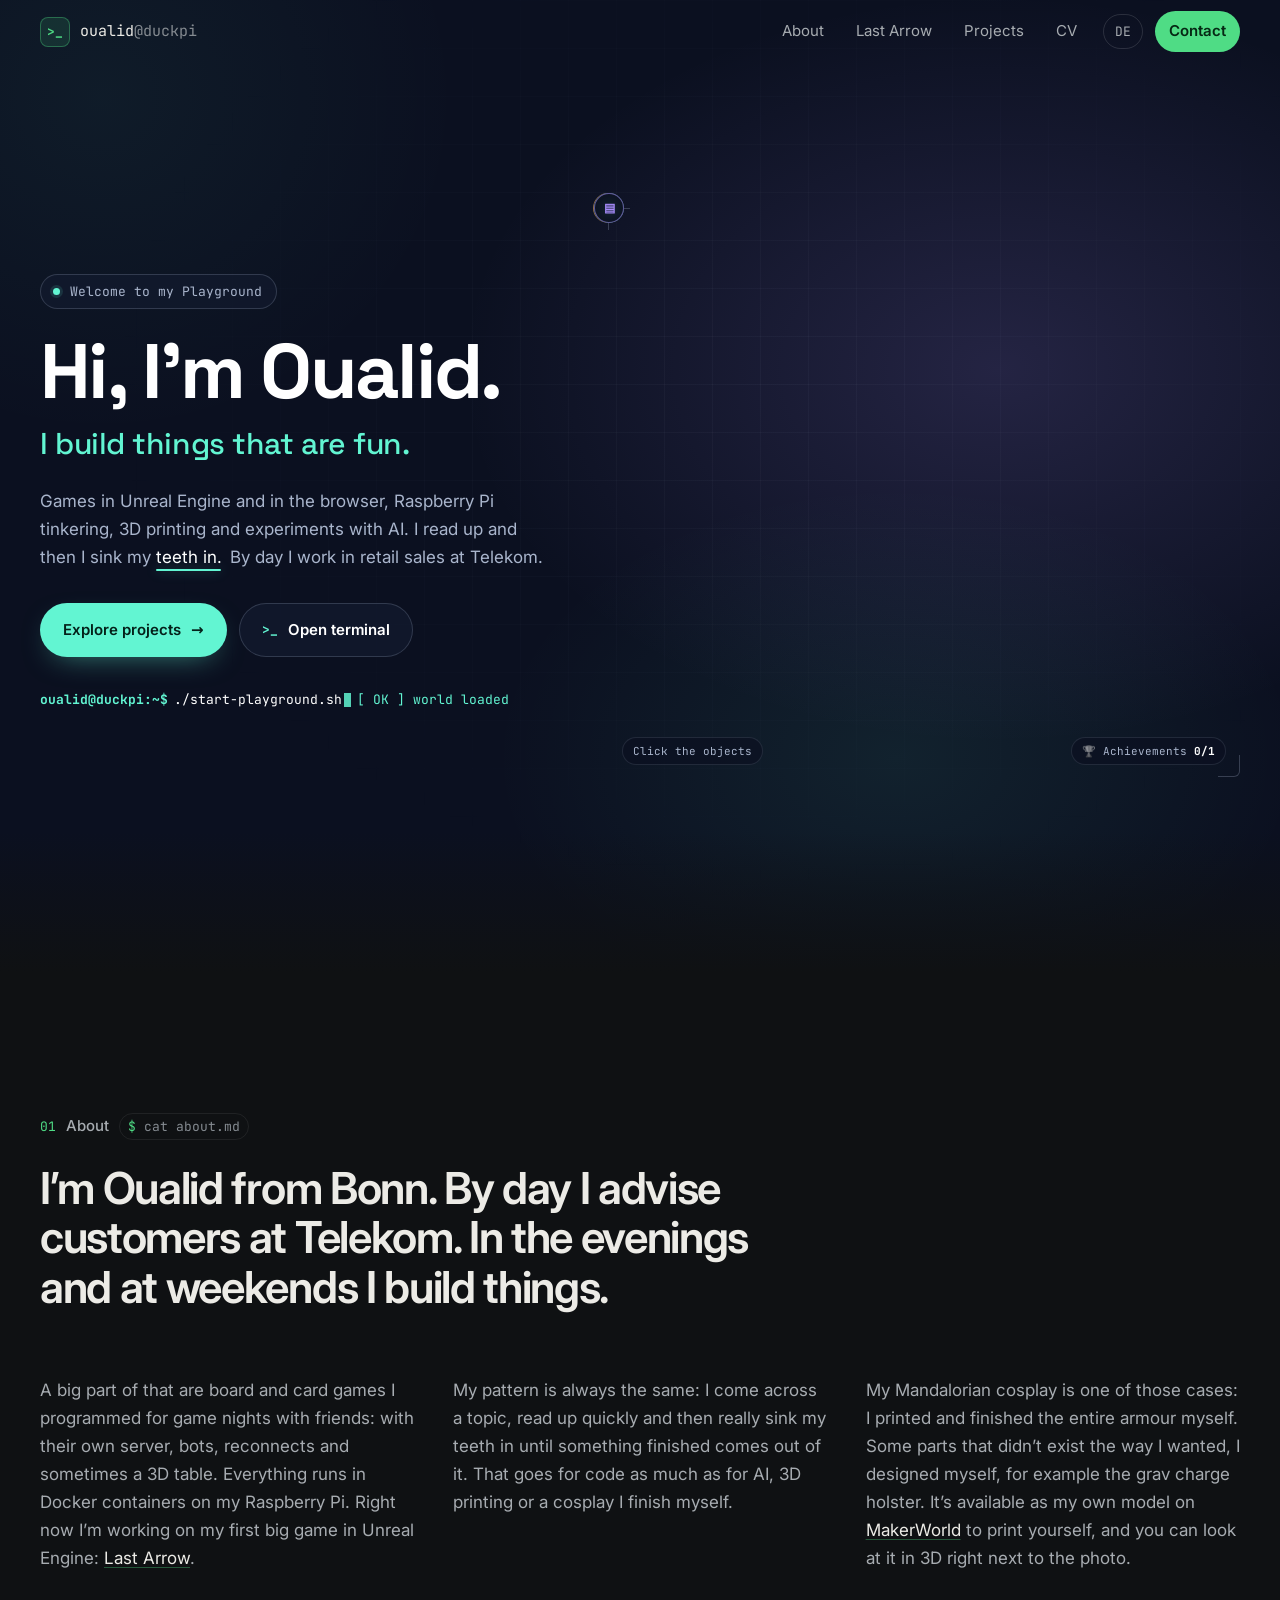
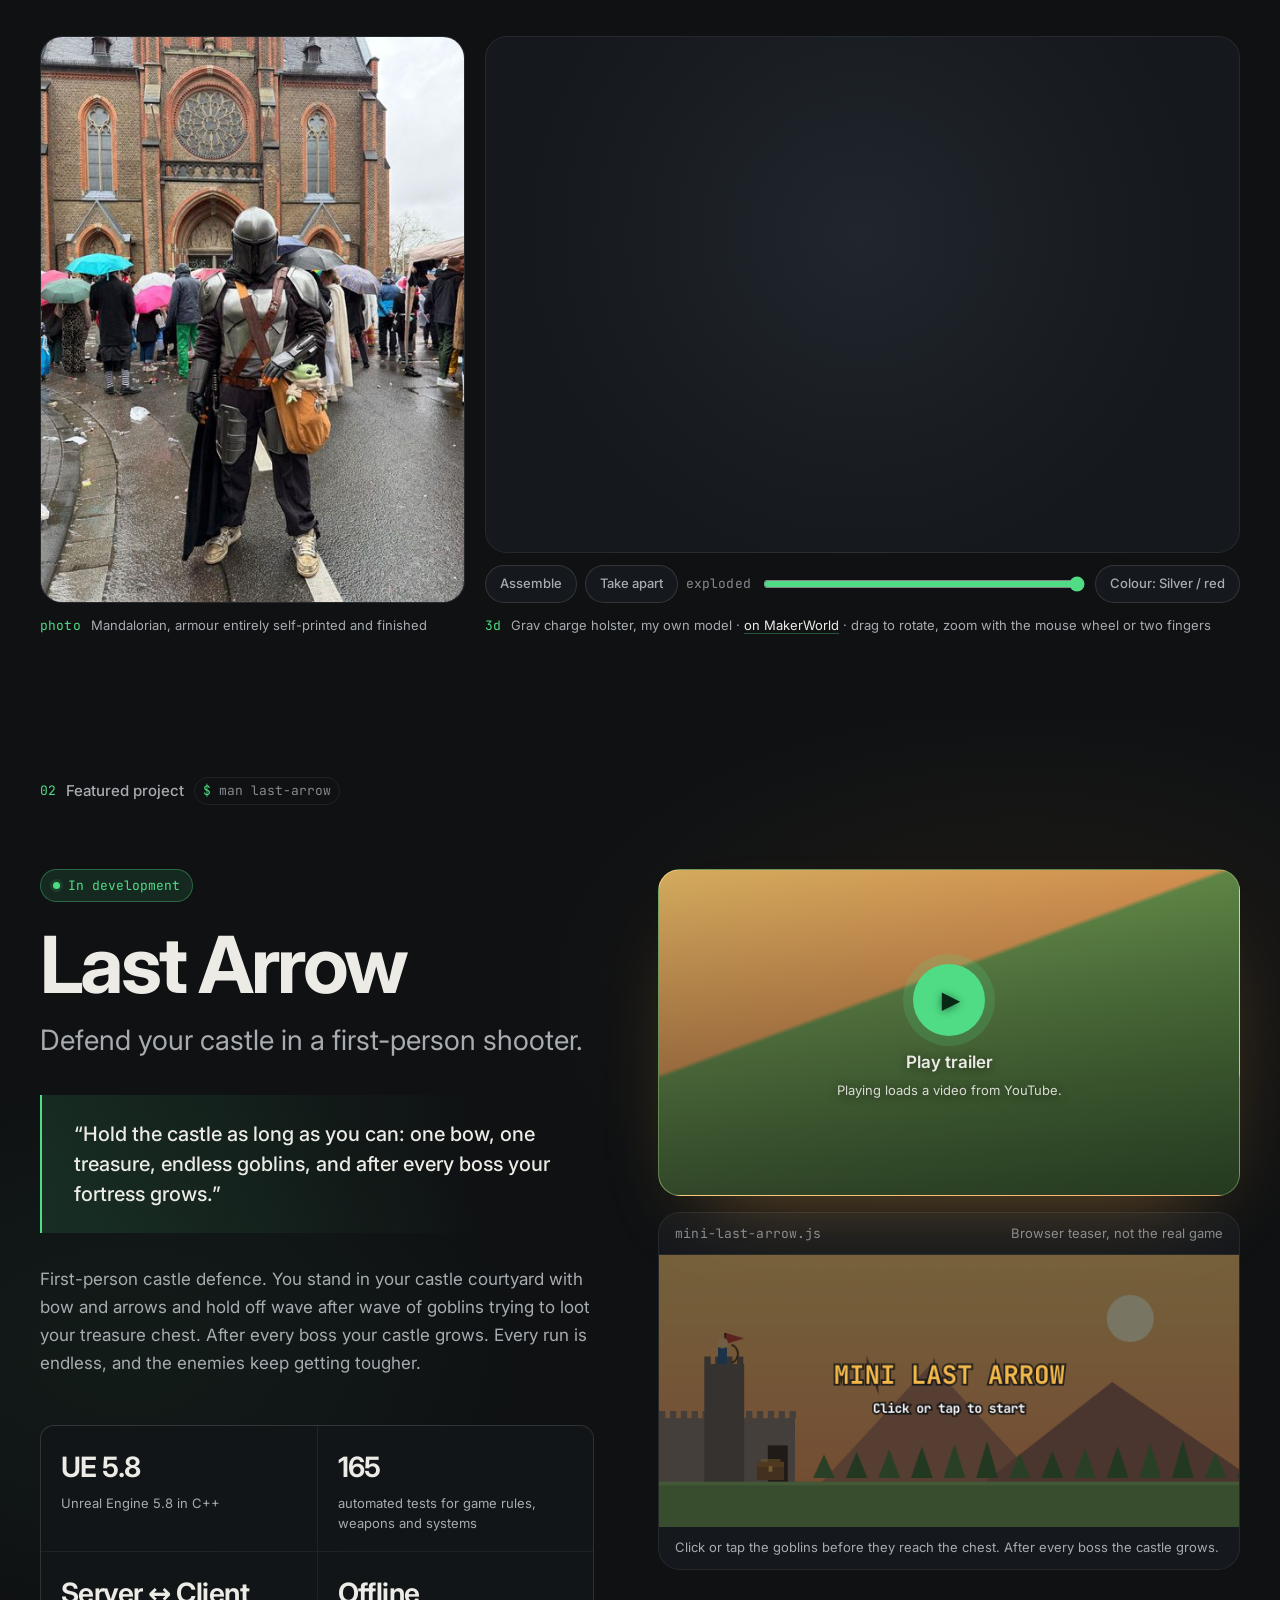
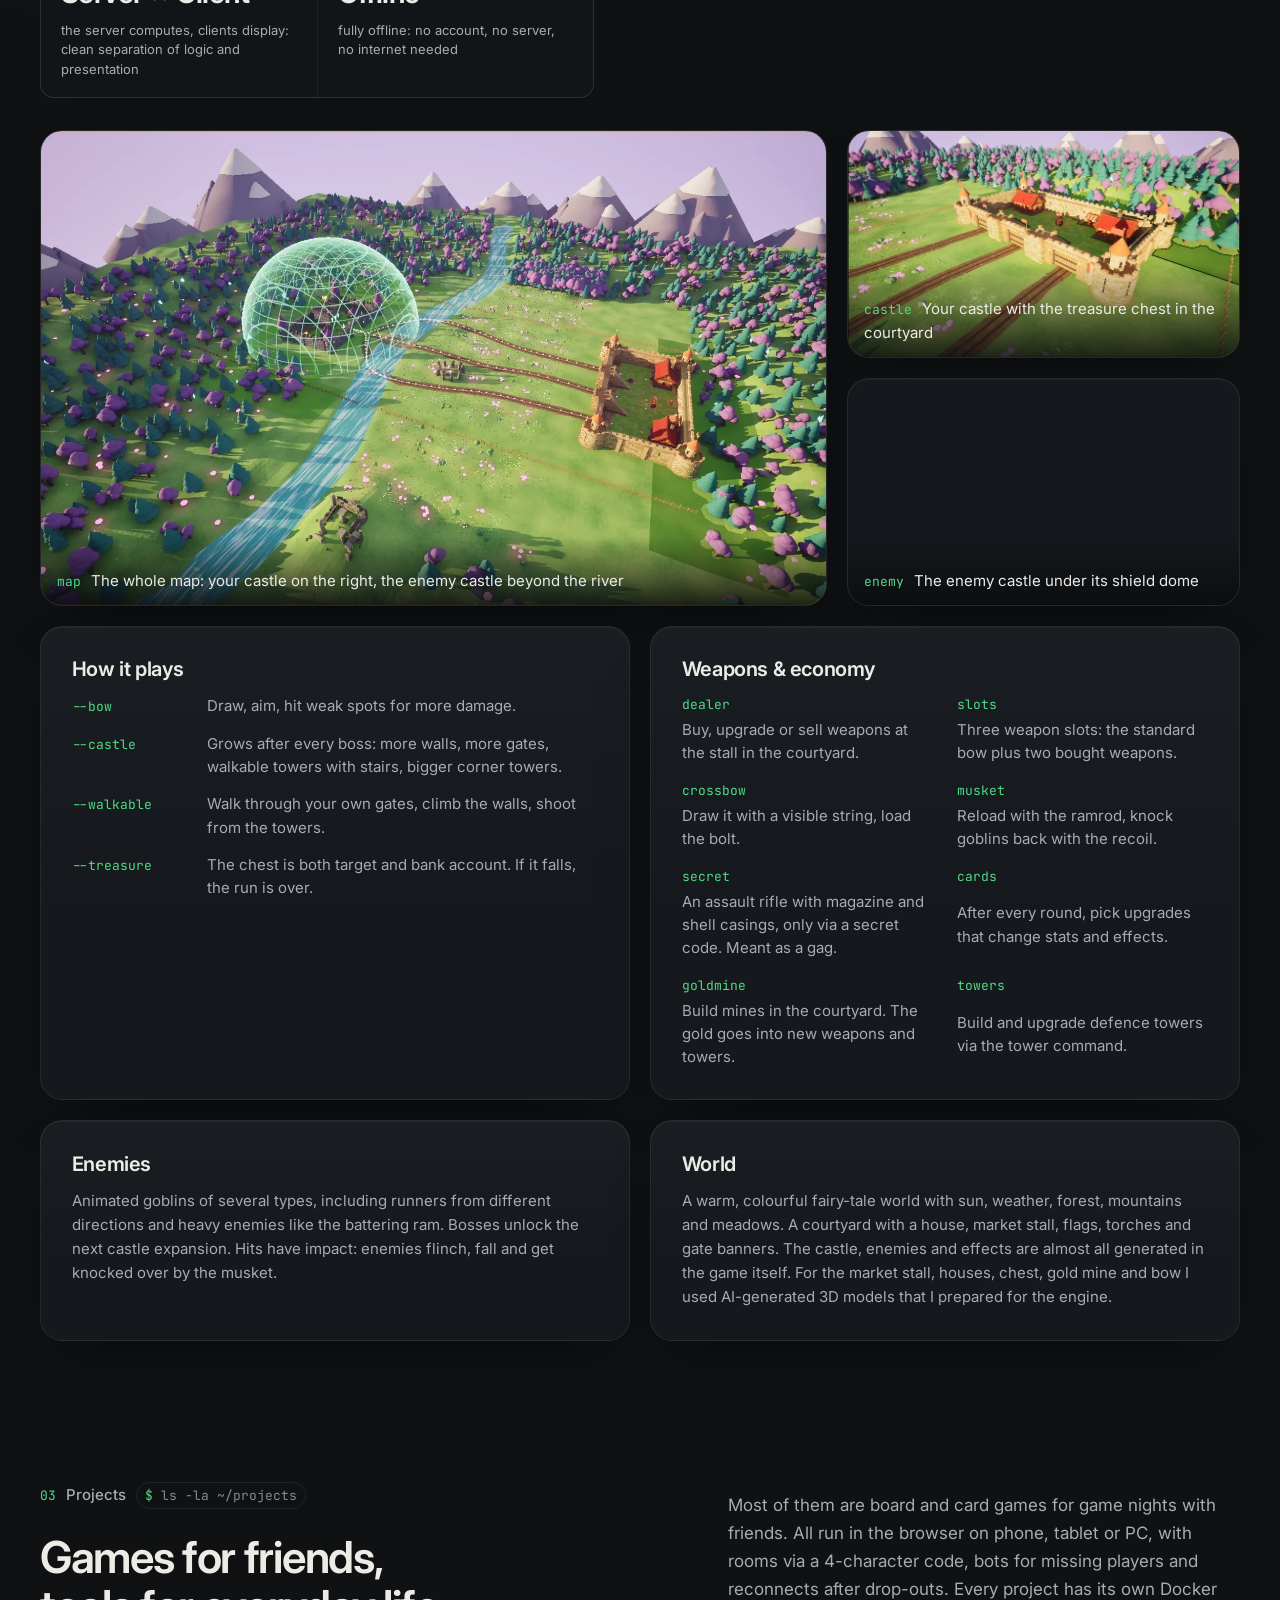
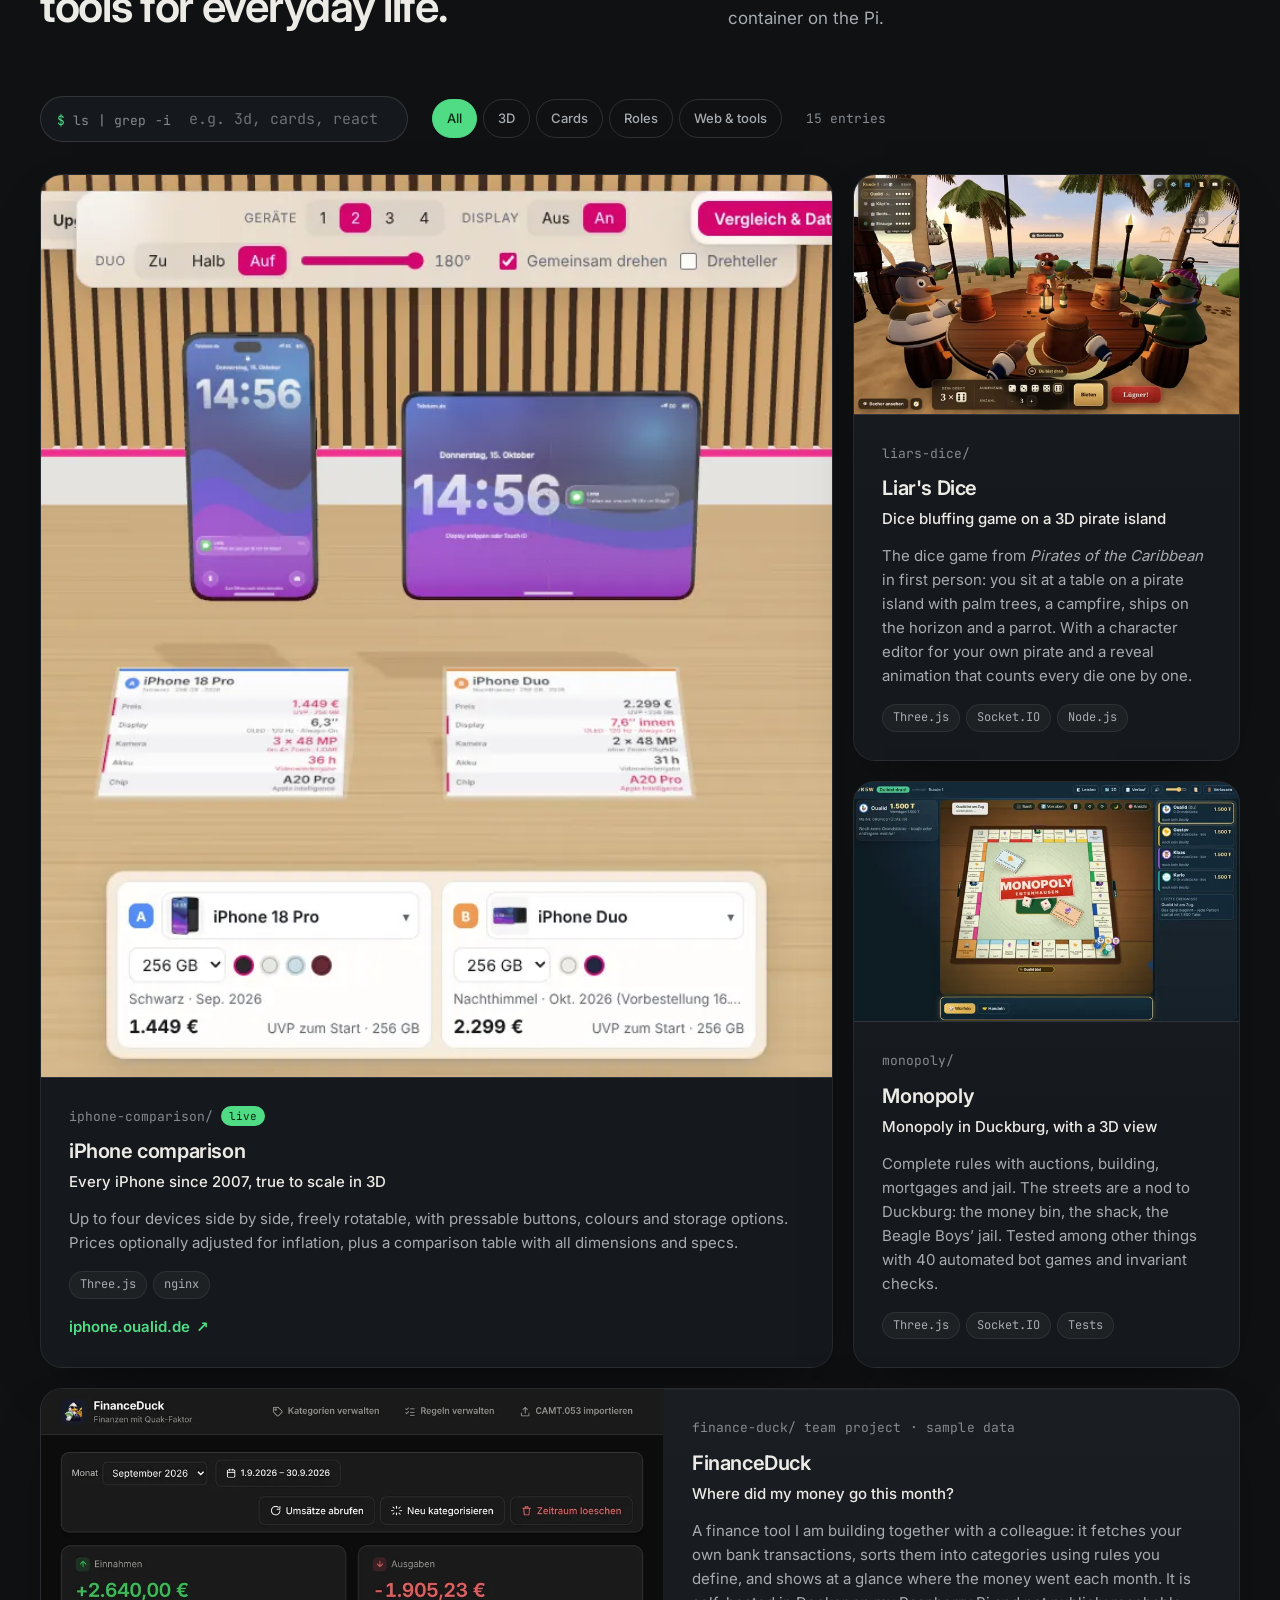
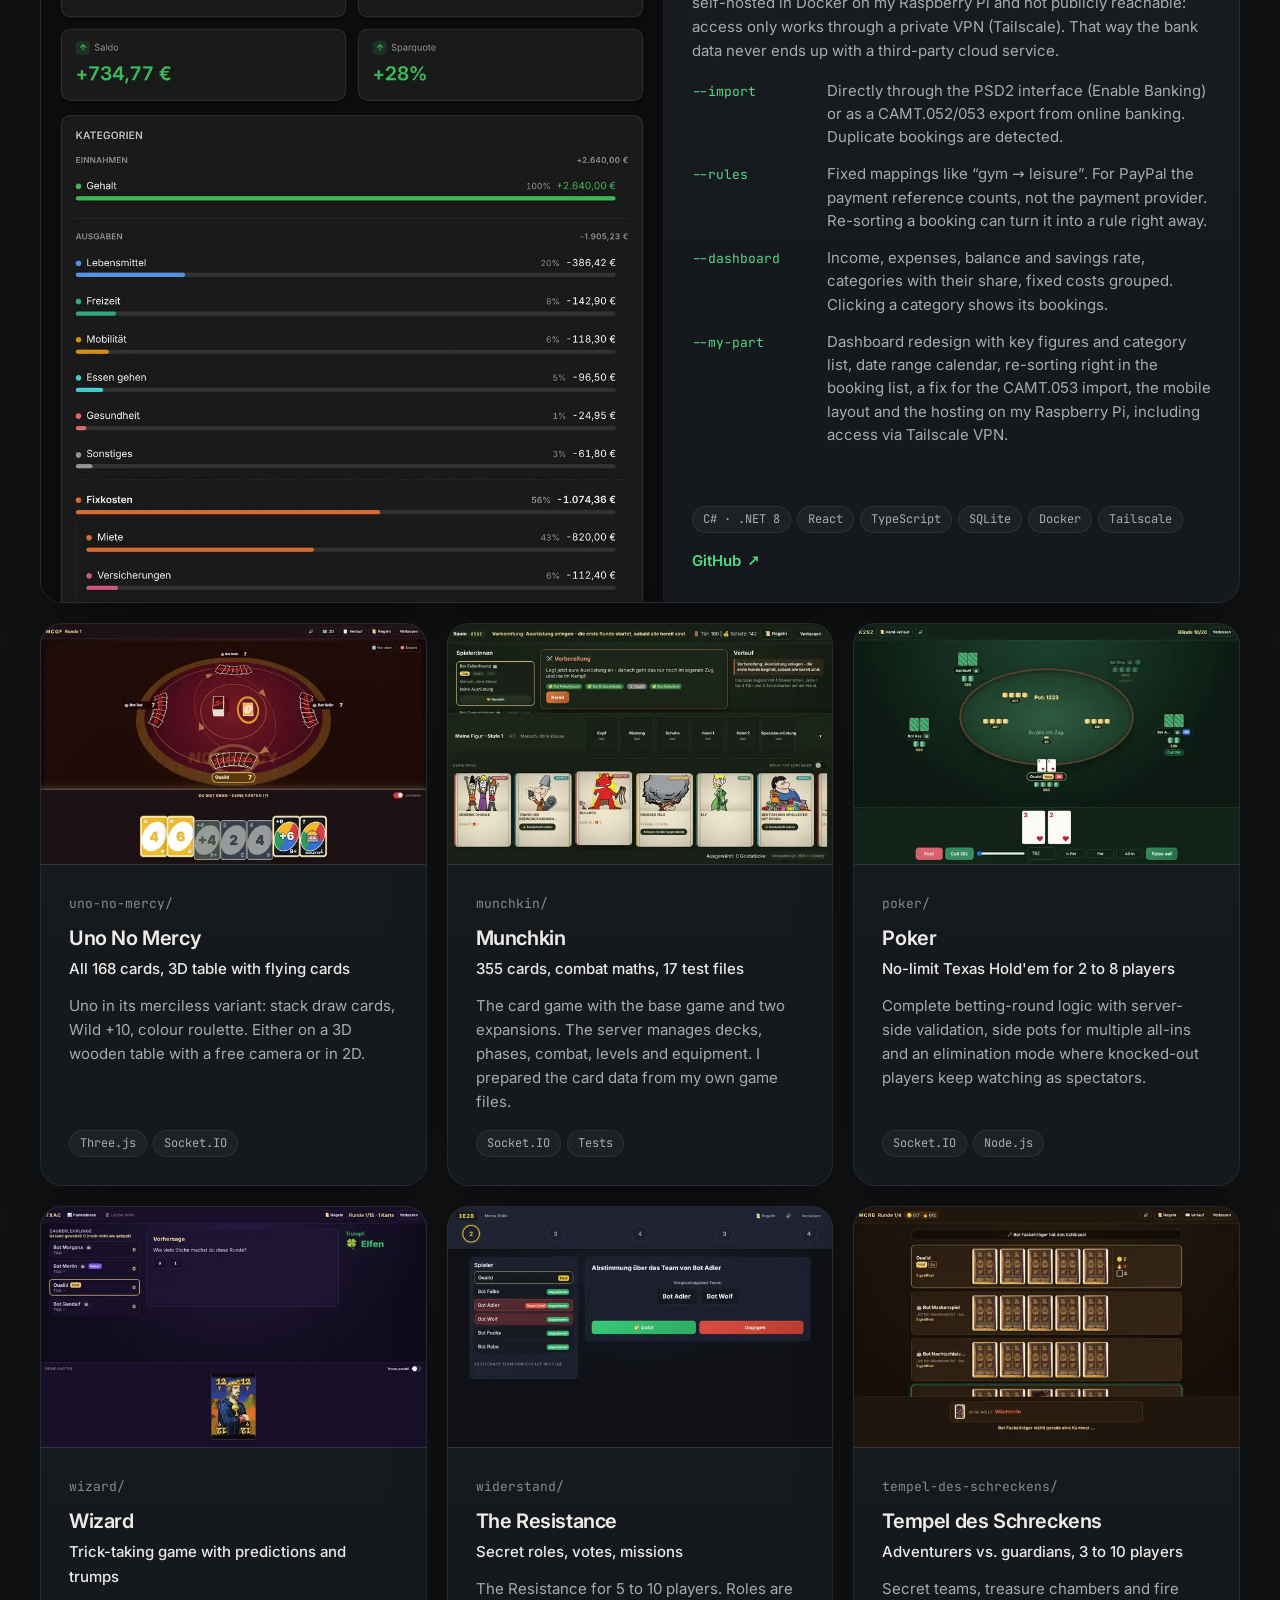
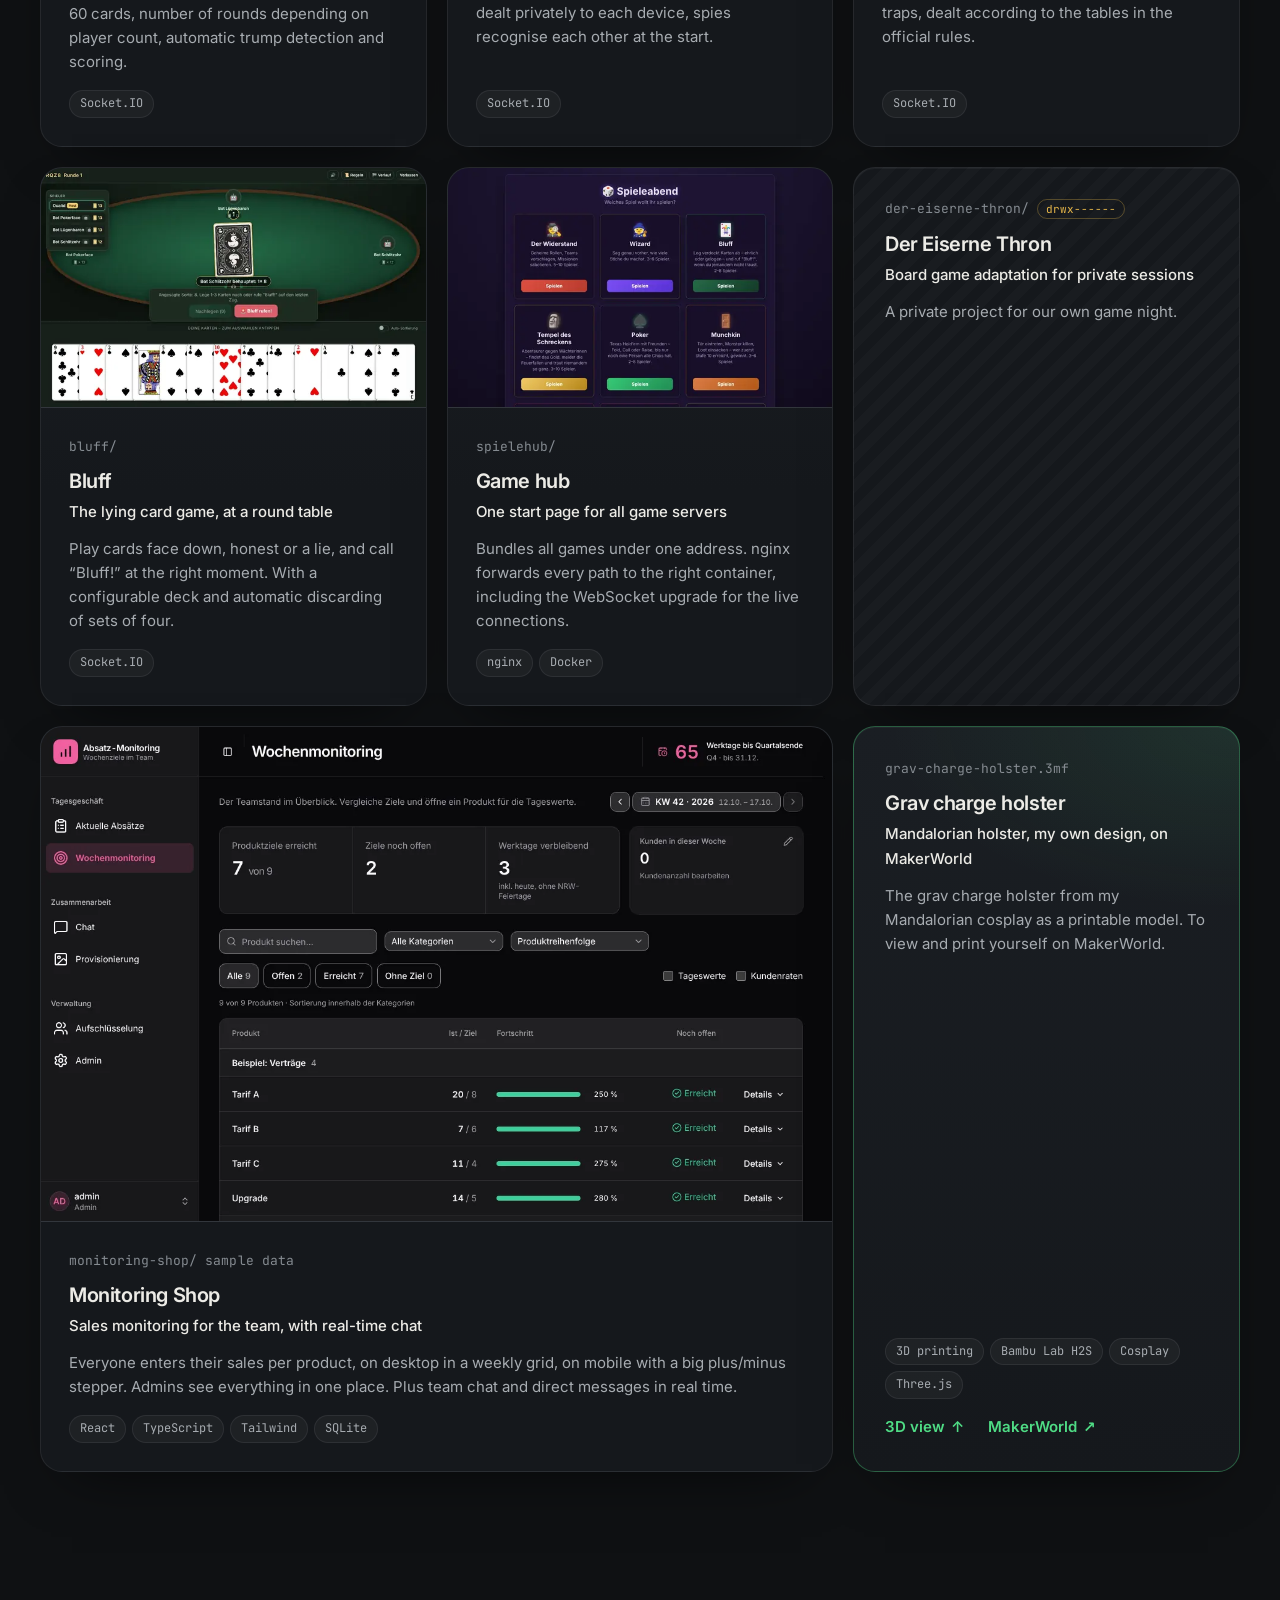
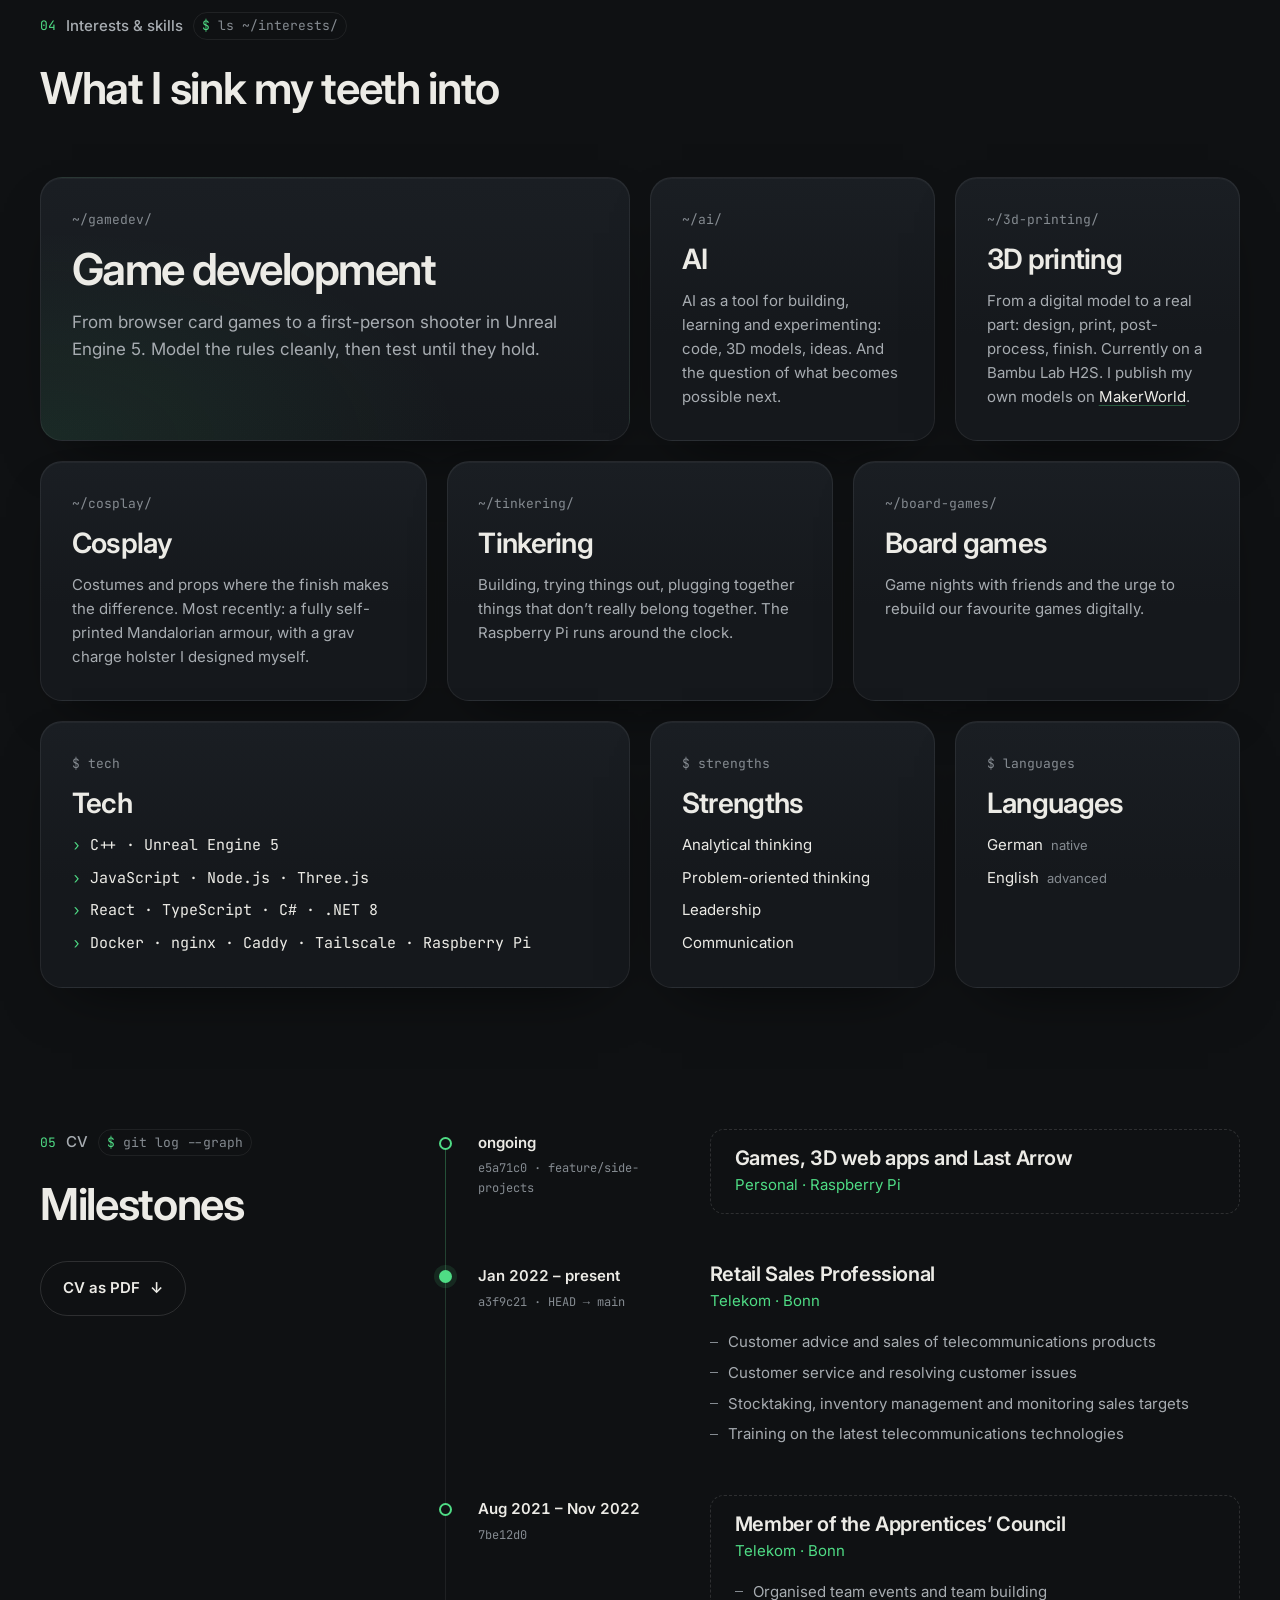
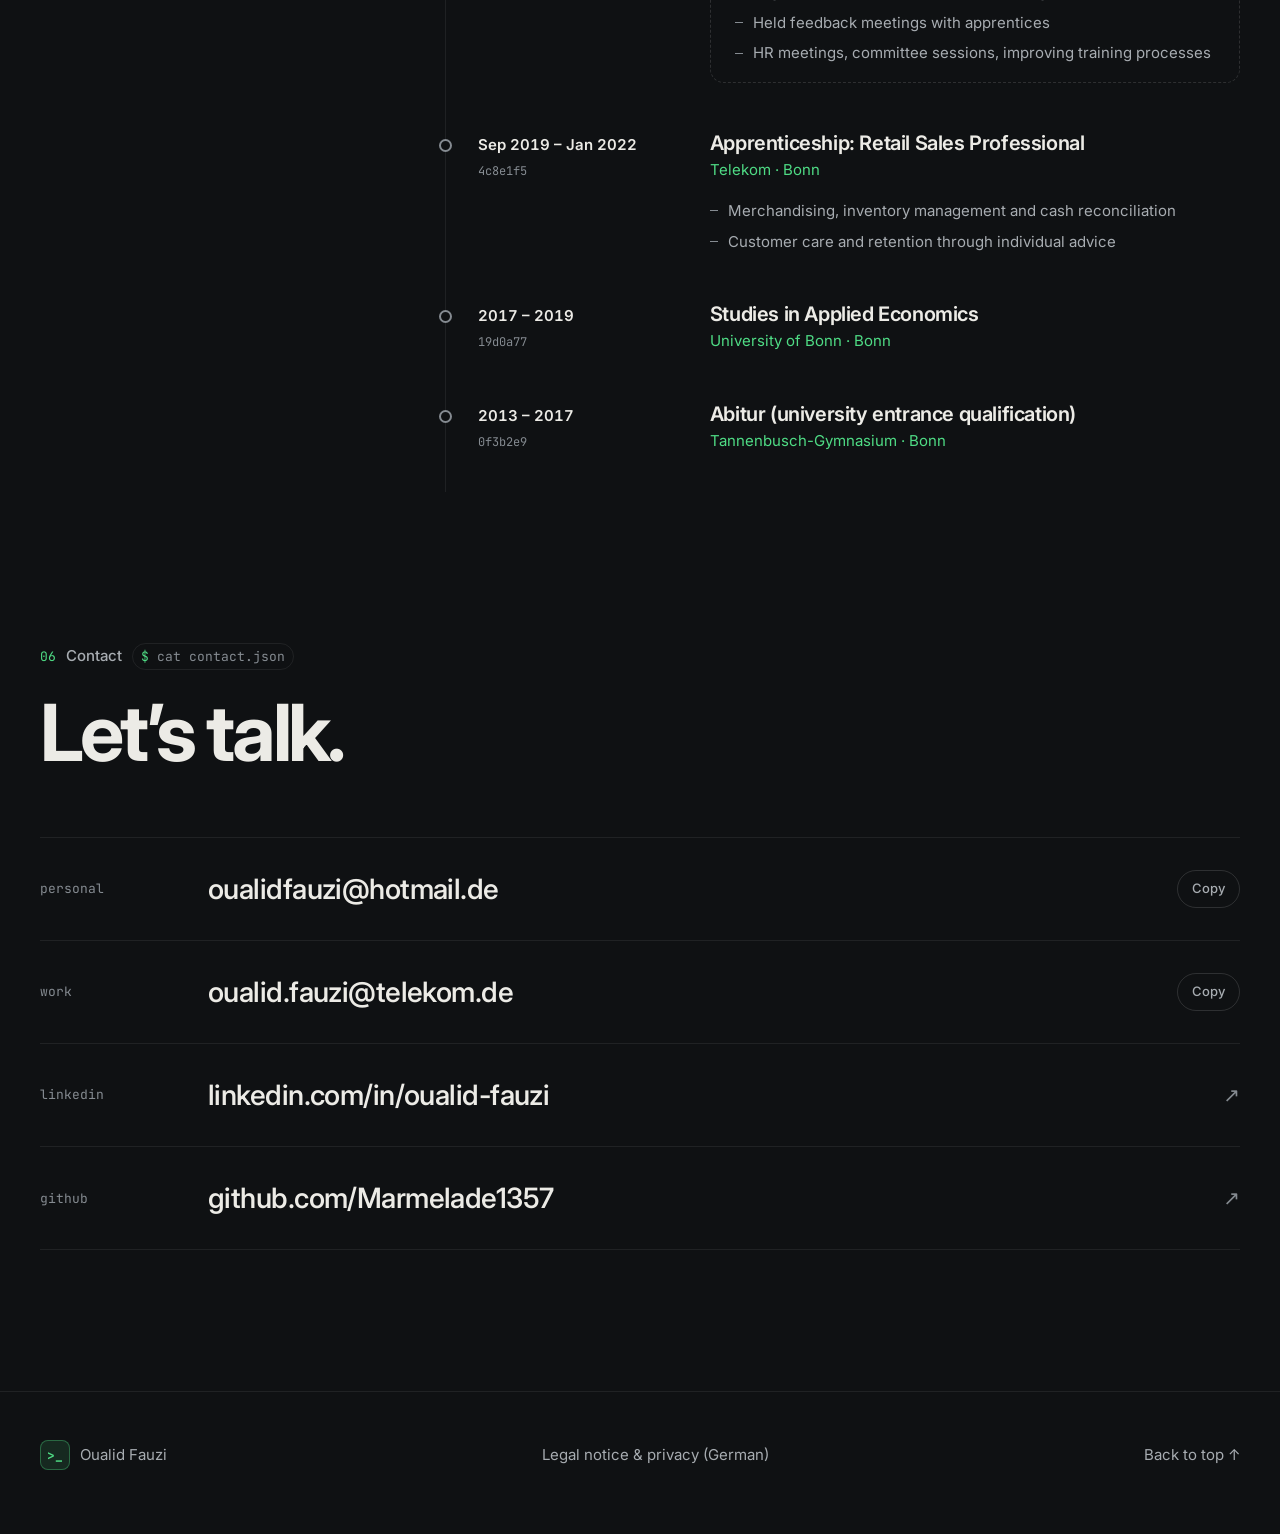
==== commit 18a9f367: "Merge branch 'main' into claude/great-mccarthy-owjqic" ====
--- a/public/en/index.html
+++ b/public/en/index.html
@@ -58,85 +58,103 @@
   </div>
 </header>
 
-<!-- ============================ HERO ============================ -->
-<section class="hero" id="top" aria-labelledby="hero-title">
-  <div class="hero-glow" aria-hidden="true"></div>
-  <div class="wrap hero-grid">
-    <div class="hero-head">
-      <p class="eyebrow" data-reveal><span class="status-dot" aria-hidden="true"></span>Oualid Fauzi · Bonn</p>
-      <h1 id="hero-title" class="hero-title" data-reveal style="--d:1">I read up.<br>Then I sink my <em class="bite">teeth in.</em><span class="bite-caret" aria-hidden="true"></span></h1>
-    </div>
-    <div class="hero-copy">
-      <p class="hero-lead" data-reveal style="--d:2">I build games, 3D web apps and whatever grabs me right now: from browser card games for game night to a castle defence game in Unreal Engine. By day I work in retail sales at Telekom.</p>
-      <div class="hero-actions" data-reveal style="--d:3">
+<!-- ============================ HERO: Playground ============================ -->
+<!-- Linke Spalte: Text. Rechte Spalte: 3D-Diorama (js/playground.js lädt js/playground-world.js). -->
+<section class="hero pg-hero" id="top" aria-labelledby="hero-title">
+  <div class="pg-backdrop" aria-hidden="true"></div>
+  <div class="wrap pg-grid">
+    <div class="pg-copy">
+      <p class="eyebrow" data-reveal><span class="status-dot" aria-hidden="true"></span>Welcome to my Playground</p>
+      <h1 id="hero-title" class="pg-title" data-reveal style="--d:1">Hi, I’m Oualid.</h1>
+      <p class="pg-sub" data-reveal style="--d:2">I build things that are fun.</p>
+      <p class="pg-lead" data-reveal style="--d:3">Games in Unreal Engine and in the browser, Raspberry Pi tinkering, 3D printing and experiments with AI. I read up and then I sink my <em class="bite">teeth in.</em><span class="bite-caret" aria-hidden="true"></span> By day I work in retail sales at Telekom.</p>
+      <div class="hero-actions" data-reveal style="--d:4">
         <a class="btn btn-primary" href="#projekte">Explore projects <span class="btn-arrow" aria-hidden="true">→</span></a>
-        <a class="btn btn-ghost" href="#cv">CV</a>
-      </div>
-      <ul class="hero-meta" data-reveal style="--d:4" aria-label="At a glance">
-        <li><span class="mono-label">now</span> Last Arrow · Unreal Engine 5.8</li>
-        <li><span class="mono-label">projects</span> 15 entries</li>
-        <li><span class="mono-label">printer</span> Bambu Lab H2S</li>
+        <button type="button" class="btn btn-ghost" data-open-terminal aria-haspopup="dialog" aria-controls="terminal-dialog"><span class="btn-prompt" aria-hidden="true">&gt;_</span> Open terminal</button>
+      </div>
+      <p class="pg-cmd" data-reveal style="--d:5"><span class="ps1">oualid@duckpi:~$</span> <span class="pg-cmd-text">./start-playground.sh</span><span class="pg-cmd-caret" aria-hidden="true"></span> <span class="pg-cmd-status" aria-live="polite"></span></p>
+    </div>
+
+    <figure class="playground" id="playground" data-reveal style="--d:2" aria-labelledby="pg-caption">
+      <div class="pg-stage">
+        <p class="pg-loading">Building the world …</p>
+        <button type="button" class="pg-start" hidden>Load 3D world<small>approx. 170 KB</small></button>
+      </div>
+      <ul class="pg-spots" aria-label="Objects in the 3D world">
+        <li class="pg-spot-item" data-spot="castle"><button type="button" class="pg-spot pg-spot-castle" data-spot="castle"><span class="pg-pin" aria-hidden="true">♜</span><span class="pg-tip"><b>Last Arrow</b><small>Defend the castle</small></span></button></li>
+        <li class="pg-spot-item" data-spot="pc"><button type="button" class="pg-spot pg-spot-pc" data-spot="pc"><span class="pg-pin" aria-hidden="true">▦</span><span class="pg-tip"><b>Projects</b><small>See all projects</small></span></button></li>
+        <li class="pg-spot-item" data-spot="printer"><button type="button" class="pg-spot pg-spot-printer" data-spot="printer"><span class="pg-pin" aria-hidden="true">▤</span><span class="pg-tip"><b>3D printing</b><small>See my print projects</small></span></button></li>
+        <li class="pg-spot-item" data-spot="duck"><button type="button" class="pg-spot pg-spot-duck" data-spot="duck" aria-label="Hidden rubber duck"><span class="pg-pin" aria-hidden="true">?</span><span class="pg-tip"><b>???</b><small>Something is quacking …</small></span></button></li>
       </ul>
-    </div>
-
-    <!-- Terminal with neofetch and interactive console (js/main.js) -->
-    <div class="terminal" data-reveal style="--d:2">
-      <div class="terminal-bar" aria-hidden="true">
-        <span class="dot"></span><span class="dot"></span><span class="dot"></span>
-        <span class="terminal-title">oualid@duckpi: ~</span>
-      </div>
-      <div class="terminal-body">
-        <ol class="boot" aria-label="Boot sequence">
-          <li><span class="ok">[  OK  ]</span> Coffee brewing.</li>
-          <li><span class="ok">[  OK  ]</span> Curiosity loaded.</li>
-          <li><span class="ok">[  OK  ]</span> 15 projects mounted at <span class="hl">~/projects</span>.</li>
-          <li><span class="warn">[ WARN ]</span> Goblins spotted at the castle gate.</li>
-          <li><span class="ok">[  OK  ]</span> Bow drawn.</li>
-        </ol>
-        <details class="sysinfo" open>
-        <summary><span class="ps1">oualid@duckpi:~$</span> neofetch <span class="sysinfo-hint">system info</span></summary>
-        <div class="neofetch">
+      <div class="pg-hud" aria-hidden="true">
+        <span class="pg-hint">Click the objects</span>
+        <span class="pg-ach"><span class="pg-ach-icon">🏆</span> Achievements <b class="pg-ach-count">0/1</b></span>
+      </div>
+      <div class="pg-toast" role="status" aria-live="polite"></div>
+      <figcaption id="pg-caption" class="visually-hidden">Interactive 3D diorama with a miniature castle, a retro PC, a 3D printer and a hidden rubber duck.</figcaption>
+    </figure>
+  </div>
+</section>
+
+<!-- Terminal (neofetch + Konsole, js/main.js) als Dialog, geöffnet über „Terminal öffnen“ im Hero -->
+<dialog class="term-dialog" id="terminal-dialog" aria-labelledby="terminal-title">
+  <div class="terminal">
+    <div class="terminal-bar">
+      <span class="dot" aria-hidden="true"></span><span class="dot" aria-hidden="true"></span><span class="dot" aria-hidden="true"></span>
+      <h2 class="terminal-title" id="terminal-title">oualid@duckpi: ~</h2>
+      <button type="button" class="term-close" data-close-terminal aria-label="Close terminal">×</button>
+    </div>
+    <div class="terminal-body">
+      <ol class="boot" aria-label="Boot sequence">
+        <li><span class="ok">[  OK  ]</span> Coffee brewing.</li>
+        <li><span class="ok">[  OK  ]</span> Curiosity loaded.</li>
+        <li><span class="ok">[  OK  ]</span> 15 projects mounted at <span class="hl">~/projects</span>.</li>
+        <li><span class="warn">[ WARN ]</span> Goblins spotted at the castle gate.</li>
+        <li><span class="ok">[  OK  ]</span> Bow drawn.</li>
+      </ol>
+      <details class="sysinfo" open>
+      <summary><span class="ps1">oualid@duckpi:~$</span> neofetch <span class="sysinfo-hint">system info</span></summary>
+      <div class="neofetch">
 <pre class="duck" aria-hidden="true">
       __
   ___( o)&gt;
   \ &lt;_. )
    `---'
 </pre>
-          <div class="nf-info">
-          <p class="nf-head"><span class="hl">oualid</span>@<span class="hl">duckpi</span></p>
-          <dl>
-            <div><dt>Name</dt><dd>Oualid Fauzi</dd></div>
-            <div><dt>Location</dt><dd>Bonn, Germany</dd></div>
-            <div><dt>Job</dt><dd>Retail sales @ Telekom</dd></div>
-            <div><dt>Side</dt><dd>Games, AI, 3D printing, cosplay</dd></div>
-            <div><dt>Printer</dt><dd>Bambu Lab H2S</dd></div>
-            <div><dt>Project</dt><dd>Last Arrow (Unreal Engine 5.8)</dd></div>
-            <div><dt>Stack</dt><dd>C++ · Node.js · Three.js · Socket.IO · Docker</dd></div>
-            <div><dt>Host</dt><dd>Raspberry Pi „duckpi“</dd></div>
-            <div><dt>Mode</dt><dd>teeth sunk in</dd></div>
-          </dl>
-          </div>
-        </div>
-        </details>
-
-        <div class="console" id="console" hidden>
-          <div class="console-out" id="console-out" aria-live="polite"></div>
-          <form class="console-in" id="console-form" autocomplete="off">
-            <label for="console-input"><span class="ps1">~$</span><span class="visually-hidden">Enter a command</span></label>
-            <input id="console-input" type="text" spellcheck="false" autocapitalize="off" placeholder="type help and press Enter">
-          </form>
-          <div class="console-chips" aria-label="Quick commands">
-            <button type="button" data-cmd="help">help</button>
-            <button type="button" data-cmd="ls projects">ls projects</button>
-            <button type="button" data-cmd="./last-arrow">./last-arrow</button>
-            <button type="button" data-cmd="cv">cv</button>
-            <button type="button" data-cmd="contact">contact</button>
-          </div>
-        </div>
-      </div>
-    </div>
-  </div>
-</section>
+        <div class="nf-info">
+        <p class="nf-head"><span class="hl">oualid</span>@<span class="hl">duckpi</span></p>
+        <dl>
+          <div><dt>Name</dt><dd>Oualid Fauzi</dd></div>
+          <div><dt>Location</dt><dd>Bonn, Germany</dd></div>
+          <div><dt>Job</dt><dd>Retail sales @ Telekom</dd></div>
+          <div><dt>Side</dt><dd>Games, AI, 3D printing, cosplay</dd></div>
+          <div><dt>Printer</dt><dd>Bambu Lab H2S</dd></div>
+          <div><dt>Project</dt><dd>Last Arrow (Unreal Engine 5.8)</dd></div>
+          <div><dt>Stack</dt><dd>C++ · Node.js · Three.js · Socket.IO · Docker</dd></div>
+          <div><dt>Host</dt><dd>Raspberry Pi „duckpi“</dd></div>
+          <div><dt>Mode</dt><dd>teeth sunk in</dd></div>
+        </dl>
+        </div>
+      </div>
+      </details>
+
+      <div class="console" id="console" hidden>
+        <div class="console-out" id="console-out" aria-live="polite"></div>
+        <form class="console-in" id="console-form" autocomplete="off">
+          <label for="console-input"><span class="ps1">~$</span><span class="visually-hidden">Enter a command</span></label>
+          <input id="console-input" type="text" spellcheck="false" autocapitalize="off" placeholder="type help and press Enter">
+        </form>
+        <div class="console-chips" aria-label="Quick commands">
+          <button type="button" data-cmd="help">help</button>
+          <button type="button" data-cmd="ls projects">ls projects</button>
+          <button type="button" data-cmd="./last-arrow">./last-arrow</button>
+          <button type="button" data-cmd="cv">cv</button>
+          <button type="button" data-cmd="contact">contact</button>
+        </div>
+      </div>
+    </div>
+  </div>
+</dialog>
 
 <main id="inhalt">
 
@@ -665,6 +683,7 @@
 </footer>
 
 <script src="../js/main.js" defer></script>
+<script src="../js/playground.js" defer></script>
 <script src="../js/mini-game.js" defer></script>
 </body>
 </html>
--- a/public/css/style.css
+++ b/public/css/style.css
@@ -8,6 +8,10 @@
 @font-face {
   font-family: "Inter"; src: url(../fonts/inter-latin-var.woff2) format("woff2-variations"), url(../fonts/inter-latin-var.woff2) format("woff2");
   font-weight: 100 900; font-style: normal; font-display: swap;
+}
+@font-face {
+  font-family: "Space Grotesk"; src: url(../fonts/space-grotesk-latin-var.woff2) format("woff2-variations"), url(../fonts/space-grotesk-latin-var.woff2) format("woff2");
+  font-weight: 300 700; font-style: normal; font-display: swap;
 }
 @font-face { font-family: "JetBrains Mono"; src: url(../fonts/jetbrains-mono-latin-400-normal.woff2) format("woff2"); font-weight: 400; font-style: normal; font-display: swap; }
 @font-face { font-family: "JetBrains Mono"; src: url(../fonts/jetbrains-mono-latin-700-normal.woff2) format("woff2"); font-weight: 700; font-style: normal; font-display: swap; }
@@ -35,6 +39,7 @@
 
   /* Typografie */
   --font-sans: "Inter", ui-sans-serif, system-ui, -apple-system, "Segoe UI", Roboto, sans-serif;
+  --font-display: "Space Grotesk", var(--font-sans);
   --font-mono: "JetBrains Mono", ui-monospace, SFMono-Regular, Menlo, Consolas, monospace;
   --fs-xs: 0.8125rem;   /* 13 */
   --fs-sm: 0.9375rem;   /* 15 */
@@ -43,7 +48,6 @@
   --fs-lg: clamp(1.375rem, 1.1rem + 0.9vw, 1.75rem);
   --fs-xl: clamp(1.75rem, 1.2rem + 2vw, 2.75rem);
   --fs-2xl: clamp(2.5rem, 1.4rem + 4.4vw, 5rem);
-  --fs-hero: clamp(2.6rem, 1rem + 5.4vw, 6.25rem);
   --lh-tight: 1.04;
   --lh-snug: 1.25;
   --lh-body: 1.65;
@@ -192,29 +196,79 @@
 .card a { color: var(--text); }
 .card a:hover { color: var(--accent); }
 
-/* ---------- Hero ---------- */
-.hero { position: relative; isolation: isolate; padding: clamp(40px, 6vw, 88px) 0 clamp(24px, 4vw, 48px); overflow: hidden; }
-.hero-glow {
-  position: absolute; top: -20%; right: -10%; width: min(900px, 90vw); height: 700px; pointer-events: none; z-index: -1;
-  background: radial-gradient(closest-side, rgba(79, 220, 133, 0.10), transparent 70%);
-}
-.hero-grid { display: grid; grid-template-columns: minmax(0, 1fr) minmax(0, 1fr); gap: clamp(28px, 4vw, 64px) clamp(32px, 5vw, 80px); align-items: start; }
-.hero-head { grid-column: 1 / -1; }
+/* ---------- Hero: Playground ----------
+   Eigene Farbwelt nur für den Hero (Navy, Mint, Violett, Gold).
+   Linke Spalte Text, rechte Spalte 3D-Diorama (js/playground*.js). */
+.hero { position: relative; isolation: isolate; overflow: hidden; }
+.pg-hero {
+  --pg-bg: #0b1020; --pg-surface: #151d32; --pg-mint: #62f5d2; --pg-violet: #a78bfa; --pg-gold: #ffbf69;
+  --pg-text: #ffffff; --pg-text-2: #a9b5cc;
+  --accent: var(--pg-mint); --accent-hover: #8cf8df; --accent-ink: #04211a;
+  --accent-soft: rgba(98, 245, 210, 0.12); --accent-line: rgba(98, 245, 210, 0.38);
+  --text: var(--pg-text); --text-2: var(--pg-text-2); --line-strong: rgba(169, 181, 204, 0.22);
+  background: var(--pg-bg); color: var(--pg-text);
+  padding: clamp(24px, 4vw, 56px) 0 clamp(56px, 7vw, 104px);
+  margin-top: calc(-1 * var(--header-h)); padding-top: calc(var(--header-h) + clamp(16px, 3vw, 48px));
+}
+.pg-backdrop {
+  position: absolute; inset: 0; z-index: -1; pointer-events: none;
+  background:
+    radial-gradient(60% 55% at 78% 38%, rgba(167, 139, 250, 0.16), transparent 70%),
+    radial-gradient(45% 40% at 70% 78%, rgba(98, 245, 210, 0.08), transparent 70%),
+    radial-gradient(40% 50% at 8% 10%, rgba(98, 245, 210, 0.05), transparent 70%);
+}
+/* Feines Raster, nach unten ausgeblendet; Übergang in den Rest der Seite */
+.pg-backdrop::before {
+  content: ""; position: absolute; inset: 0;
+  background-image: linear-gradient(rgba(169, 181, 204, 0.05) 1px, transparent 1px), linear-gradient(90deg, rgba(169, 181, 204, 0.05) 1px, transparent 1px);
+  background-size: 48px 48px; background-position: center top;
+  -webkit-mask-image: radial-gradient(70% 70% at 60% 40%, #000, transparent 75%); mask-image: radial-gradient(70% 70% at 60% 40%, #000, transparent 75%);
+}
+.pg-backdrop::after { content: ""; position: absolute; inset: auto 0 0 0; height: 140px; background: linear-gradient(to bottom, transparent, var(--bg)); }
+
+.pg-grid {
+  display: grid; grid-template-columns: minmax(0, 45fr) minmax(0, 55fr); gap: clamp(24px, 4vw, 64px); align-items: center;
+  min-height: min(calc(100svh - var(--header-h) - 48px), 780px);
+}
 .eyebrow { display: inline-flex; align-items: center; gap: 10px; font-family: var(--font-mono); font-size: var(--fs-xs); color: var(--text-2); padding: 6px 14px 6px 12px; border: 1px solid var(--line-strong); border-radius: var(--r-pill); margin-bottom: var(--space-6); }
-.hero-title { font-size: var(--fs-hero); line-height: var(--lh-tight); letter-spacing: -0.048em; font-weight: 680; }
-.hero-title em { font-style: normal; color: var(--accent); }
+.pg-hero .eyebrow { margin-bottom: var(--space-5); color: var(--pg-text-2); border-color: var(--line-strong); background: rgba(21, 29, 50, 0.5); }
+.pg-title {
+  font-family: var(--font-display); font-size: clamp(2.7rem, 1.3rem + 4.4vw, 5.5rem); line-height: 1.0;
+  letter-spacing: -0.035em; font-weight: 700; margin-bottom: var(--space-4); text-wrap: balance;
+}
+.pg-sub {
+  font-family: var(--font-display); font-size: clamp(1.3rem, 1rem + 1.1vw, 1.95rem); line-height: 1.2; font-weight: 500;
+  letter-spacing: -0.015em; color: var(--pg-mint); margin-bottom: var(--space-5);
+}
+.pg-lead { color: var(--pg-text-2); max-width: 46ch; margin-bottom: var(--space-6); }
+.pg-lead em { font-style: normal; color: var(--pg-text); }
+.hero-actions { display: flex; flex-wrap: wrap; gap: var(--space-3); margin-bottom: var(--space-6); }
+.pg-hero .btn-primary { box-shadow: 0 10px 30px -14px rgba(98, 245, 210, 0.6); }
+.pg-hero .btn-ghost { background: rgba(21, 29, 50, 0.6); cursor: pointer; }
+.pg-hero .btn-ghost:hover { border-color: var(--accent-line); color: var(--pg-text); }
+.btn-prompt { font-family: var(--font-mono); font-size: var(--fs-xs); font-weight: 700; color: var(--pg-mint); }
+html:not(.js) [data-open-terminal] { display: none; }
+
+/* Terminal-Zeile unter den Buttons */
+.pg-cmd { font-family: var(--font-mono); font-size: var(--fs-xs); color: var(--pg-text-2); display: flex; flex-wrap: wrap; align-items: center; gap: 0 6px; }
+.pg-cmd-text { color: var(--pg-text); }
+.pg-cmd-caret { display: inline-block; width: 0.55em; height: 1.1em; background: var(--pg-mint); opacity: 0.85; animation: pg-caret 1s steps(1) infinite; margin-left: -4px; }
+.pg-cmd-status { color: var(--pg-text-2); }
+.pg-cmd-status.is-ok { color: var(--pg-mint); }
+@keyframes pg-caret { 50% { opacity: 0; } }
+
 /* „fest.“ beißt einmal zu: kurz stauchen, zurückfedern, Linie zieht sich darunter, Cursor blinkt 3x */
-.hero-title .bite { display: inline-block; position: relative; transform-origin: 50% 88%; white-space: nowrap; cursor: default; }
-.hero-title .bite::after {
-  content: ""; position: absolute; left: 0.02em; right: 0.06em; bottom: 0.02em; height: 0.075em; border-radius: 99px;
-  background: var(--accent); box-shadow: 0 0 18px var(--accent-line); transform-origin: 0 50%; transform: scaleX(0);
-}
-.bite-caret { display: inline-block; width: 0.07em; height: 0.78em; margin-left: 0.08em; vertical-align: -0.04em; background: var(--accent); opacity: 0; }
-.js .hero-title .bite.is-biting { animation: bite 560ms cubic-bezier(.3, 1.5, .5, 1) both; }
-.js .hero-title .bite.is-biting::after { animation: bite-line 620ms var(--ease-out) 380ms forwards; }
-.js .hero-title .bite.is-done::after { transform: none; }
-.js .hero-title .bite-caret.is-blinking { animation: bite-caret 900ms steps(1) 900ms 3 forwards; }
-.no-js .hero-title .bite::after, html:not(.js) .hero-title .bite::after { transform: none; }
+.bite { display: inline-block; position: relative; transform-origin: 50% 88%; white-space: nowrap; cursor: default; }
+.bite::after {
+  content: ""; position: absolute; left: 0.02em; right: 0.06em; bottom: 0.02em; height: 0.11em; border-radius: 99px;
+  background: var(--accent); box-shadow: 0 0 12px var(--accent-line); transform-origin: 0 50%; transform: scaleX(0);
+}
+.bite-caret { display: inline-block; width: 0.09em; height: 0.9em; margin-left: 0.08em; vertical-align: -0.1em; background: var(--accent); opacity: 0; }
+.js .bite.is-biting { animation: bite 560ms cubic-bezier(.3, 1.5, .5, 1) both; }
+.js .bite.is-biting::after { animation: bite-line 620ms var(--ease-out) 380ms forwards; }
+.js .bite.is-done::after { transform: none; }
+.js .bite-caret.is-blinking { animation: bite-caret 900ms steps(1) 900ms 3 forwards; }
+html:not(.js) .bite::after { transform: none; }
 @keyframes bite {
   0%   { transform: none; }
   30%  { transform: scale(1.07, 0.8) translateY(0.02em); }
@@ -224,10 +278,169 @@
 }
 @keyframes bite-line { to { transform: none; } }
 @keyframes bite-caret { 0%, 49% { opacity: 1; } 50%, 100% { opacity: 0; } }
-.hero-lead { font-size: var(--fs-md); line-height: 1.6; color: var(--text-2); max-width: 40ch; margin-bottom: var(--space-6); padding-top: var(--space-2); }
-.hero-actions { display: flex; flex-wrap: wrap; gap: var(--space-3); margin-bottom: var(--space-7); }
-.hero-meta { list-style: none; display: flex; flex-wrap: wrap; gap: var(--space-3) var(--space-6); font-size: var(--fs-sm); color: var(--text); border-top: 1px solid var(--line); padding-top: var(--space-5); }
-.hero-meta li { display: flex; flex-direction: column; gap: 2px; }
+
+/* 3D-Welt */
+.playground { position: relative; margin: 0; width: 100%; aspect-ratio: 1 / 0.9; min-width: 0; }
+/* Ecken wie ein Spiel-Viewport */
+.playground::before, .playground::after {
+  content: ""; position: absolute; width: 22px; height: 22px; pointer-events: none; border: 1px solid rgba(169, 181, 204, 0.28);
+}
+.playground::before { top: 0; left: 0; border-right: 0; border-bottom: 0; border-top-left-radius: 6px; }
+.playground::after { right: 0; bottom: 0; border-left: 0; border-top: 0; border-bottom-right-radius: 6px; }
+.pg-stage { position: absolute; inset: 0; }
+.pg-stage canvas { display: block; width: 100%; height: 100%; touch-action: pan-y; }
+.pg-loading {
+  position: absolute; inset: 0; display: grid; place-items: center; margin: 0;
+  font-family: var(--font-mono); font-size: var(--fs-xs); color: var(--pg-text-2); pointer-events: none;
+}
+.pg-loading::before {
+  content: ""; position: absolute; width: 46%; aspect-ratio: 1; transform: rotateX(60deg) rotateZ(45deg);
+  border: 1px solid rgba(98, 245, 210, 0.25); border-radius: 10px; background: rgba(21, 29, 50, 0.5);
+  animation: pg-breathe 2.4s ease-in-out infinite;
+}
+@keyframes pg-breathe { 50% { opacity: 0.45; } }
+.playground.is-ready .pg-loading, .playground.is-static .pg-loading, .playground.is-waiting .pg-loading { display: none; }
+.pg-start {
+  position: absolute; left: 50%; top: 50%; transform: translate(-50%, -50%); display: flex; flex-direction: column; align-items: center; gap: 2px;
+  padding: 14px 24px; border-radius: var(--r-pill); border: 1px solid var(--accent-line); background: rgba(21, 29, 50, 0.85);
+  color: var(--pg-text); font-weight: 600; cursor: pointer;
+}
+.pg-start[hidden] { display: none; }
+.pg-start small { font-family: var(--font-mono); font-size: 11px; font-weight: 400; color: var(--pg-text-2); }
+.pg-start:hover { border-color: var(--pg-mint); }
+
+/* Hotspots: liegen über den Objekten, Position setzt playground-world.js */
+.pg-spots { list-style: none; position: absolute; inset: 0; margin: 0; padding: 0; pointer-events: none; }
+.pg-spot-item { position: absolute; left: 0; top: 0; will-change: transform; }
+.playground:not(.is-ready):not(.is-static) .pg-spot-item { visibility: hidden; }
+.pg-spot-castle { --spot: var(--pg-gold); }
+.pg-spot-pc { --spot: var(--pg-mint); }
+.pg-spot-printer { --spot: var(--pg-violet); }
+.pg-spot-duck { --spot: #ffd447; }
+.pg-spot {
+  position: absolute; left: 0; top: 0; transform: translate(-50%, -50%); padding: 0; border: 0; background: none;
+  color: var(--pg-text); cursor: pointer; pointer-events: auto; border-radius: 50%;
+}
+.pg-pin {
+  display: grid; place-items: center; width: 30px; height: 30px; border-radius: 50%;
+  font-family: var(--font-mono); font-size: 12px; font-weight: 700; line-height: 1; color: var(--spot);
+  background: rgba(11, 16, 32, 0.78); border: 1px solid color-mix(in srgb, var(--spot) 55%, transparent);
+  -webkit-backdrop-filter: blur(6px); backdrop-filter: blur(6px);
+  transition: transform var(--dur) var(--ease-out), background var(--dur), color var(--dur);
+  animation: pg-ping 2.8s ease-out infinite;
+}
+@keyframes pg-ping {
+  0% { box-shadow: 0 0 0 0 color-mix(in srgb, var(--spot) 45%, transparent); }
+  70%, 100% { box-shadow: 0 0 0 12px transparent; }
+}
+.pg-spot-item.is-hot .pg-pin, .pg-spot:focus-visible .pg-pin { background: var(--spot); color: var(--pg-bg); transform: scale(1.12); }
+.pg-spot:focus-visible { outline: 2px solid var(--spot); outline-offset: 4px; }
+/* Die Ente versteckt ihren Pin, bis man sie findet */
+.pg-spot-duck .pg-pin { opacity: 0; animation: none; transition: opacity var(--dur), transform var(--dur) var(--ease-out); }
+.pg-spot-item.is-hot .pg-spot-duck .pg-pin, .pg-spot-duck:focus-visible .pg-pin, .is-quack .pg-spot-duck .pg-pin { opacity: 1; }
+.is-quack .pg-spot-duck .pg-pin { font-size: 15px; }
+
+.pg-tip {
+  position: absolute; left: 50%; bottom: calc(100% + 12px); min-width: max-content; pointer-events: none;
+  display: flex; flex-direction: column; gap: 2px; padding: 9px 13px 10px; border-radius: 12px; text-align: left;
+  background: rgba(21, 29, 50, 0.94); border: 1px solid rgba(169, 181, 204, 0.16);
+  box-shadow: 0 16px 40px -16px rgba(0, 0, 0, 0.8), inset 0 1px 0 rgba(255, 255, 255, 0.05);
+  opacity: 0; transform: translate(-50%, 6px) scale(0.96); transform-origin: 50% 100%;
+  transition: opacity 200ms, transform 260ms var(--ease-out);
+}
+.pg-tip::after {
+  content: ""; position: absolute; left: 50%; top: 100%; width: 8px; height: 8px; margin: -4px 0 0 -4px; transform: rotate(45deg);
+  background: inherit; border-right: 1px solid rgba(169, 181, 204, 0.16); border-bottom: 1px solid rgba(169, 181, 204, 0.16);
+}
+.pg-tip b { font-family: var(--font-display); font-size: 15px; font-weight: 600; letter-spacing: -0.01em; }
+.pg-tip small { font-family: var(--font-mono); font-size: 11px; color: var(--pg-text-2); }
+.pg-tip small::after { content: " →"; color: var(--spot); }
+.pg-spot-item.is-hot .pg-tip, .pg-spot:focus-visible .pg-tip { opacity: 1; transform: translate(-50%, 0) scale(1); }
+
+/* HUD unten im Viewport */
+.pg-hud {
+  position: absolute; left: 14px; right: 14px; bottom: 12px; display: flex; justify-content: space-between; align-items: center; gap: 8px;
+  font-family: var(--font-mono); font-size: 11px; color: var(--pg-text-2); pointer-events: none;
+}
+.pg-hint, .pg-ach { padding: 4px 10px; border-radius: var(--r-pill); background: rgba(11, 16, 32, 0.66); border: 1px solid rgba(169, 181, 204, 0.14); }
+.pg-ach b { color: var(--pg-text); font-weight: 700; }
+.pg-ach-icon { filter: grayscale(1); opacity: 0.6; }
+.is-quack .pg-ach { color: var(--pg-gold); border-color: rgba(255, 191, 105, 0.45); }
+.is-quack .pg-ach b { color: var(--pg-gold); }
+.is-quack .pg-ach-icon { filter: none; opacity: 1; }
+
+/* Toast: „Quack?“ und QUACK MODE ACTIVATED */
+.pg-toast {
+  position: absolute; left: 50%; top: 9%; z-index: 2; display: flex; flex-direction: column; align-items: center; gap: 4px;
+  padding: 8px 16px; border-radius: var(--r-pill); pointer-events: none; text-align: center;
+  background: rgba(21, 29, 50, 0.92); border: 1px solid rgba(255, 212, 71, 0.4);
+  font-family: var(--font-mono); font-size: 13px; color: #ffd447; white-space: nowrap; max-width: calc(100% - 24px);
+  opacity: 0; transform: translate(-50%, 8px) scale(0.96); transition: opacity 220ms, transform 320ms var(--ease-out);
+}
+.pg-toast:empty { display: none; }
+.pg-toast.is-on { opacity: 1; transform: translate(-50%, 0) scale(1); }
+.pg-toast.is-quack { padding: 14px 22px; border-radius: 16px; border-color: rgba(255, 191, 105, 0.6); box-shadow: 0 0 0 1px rgba(255, 191, 105, 0.15), 0 24px 60px -20px rgba(255, 191, 105, 0.35); }
+.pg-toast.is-quack b { font-family: var(--font-display); font-size: clamp(1rem, 0.75rem + 1vw, 1.45rem); letter-spacing: 0.06em; color: var(--pg-gold); }
+.pg-toast.is-quack.is-on b { animation: pg-quack 600ms cubic-bezier(.3, 1.6, .5, 1) both; }
+.pg-toast small { font-size: 12px; color: var(--pg-text); }
+@keyframes pg-quack { 0% { transform: scale(0.6); } 100% { transform: none; } }
+
+/* Ohne WebGL: die vier Objekte als Kacheln */
+.playground.is-static { aspect-ratio: auto; padding: 20px 0 0; }
+.playground.is-static::before, .playground.is-static::after { display: none; }
+.is-static .pg-stage { display: none; }
+.is-static .pg-spots { position: static; display: grid; grid-template-columns: repeat(2, minmax(0, 1fr)); gap: 12px; pointer-events: auto; }
+.is-static .pg-spot-item { position: static; transform: none !important; }
+.is-static .pg-spot {
+  position: static; transform: none; width: 100%; height: 100%; display: flex; align-items: center; gap: 14px; padding: 18px;
+  border-radius: var(--r-md); background: var(--pg-surface); border: 1px solid rgba(169, 181, 204, 0.12);
+}
+.is-static .pg-spot:hover { border-color: color-mix(in srgb, var(--spot) 50%, transparent); }
+.is-static .pg-spot .pg-pin { opacity: 1; flex: none; width: 44px; height: 44px; font-size: 16px; animation: none; }
+.is-static .pg-tip { position: static; opacity: 1; transform: none; background: none; border: 0; padding: 0; box-shadow: none; min-width: 0; }
+.is-static .pg-tip::after { display: none; }
+.is-static .pg-hud { position: static; margin-top: 12px; }
+.is-static .pg-hint { display: none; }
+
+/* Hero: Tablet und Handy – 3D-Welt unter dem Text */
+@media (max-width: 960px) {
+  .pg-grid { grid-template-columns: minmax(0, 1fr); min-height: 0; gap: var(--space-5); }
+  .playground { max-width: 620px; margin: 0 auto; aspect-ratio: 1 / 0.95; }
+}
+@media (max-width: 640px) {
+  .pg-lead { margin-bottom: var(--space-5); }
+  .hero-actions .btn { flex: 1 1 auto; justify-content: center; }
+  .playground { aspect-ratio: 1 / 0.84; }
+  .pg-hud { left: 8px; right: 8px; bottom: 6px; }
+  .pg-pin { width: 28px; height: 28px; }
+}
+/* Touch: Kurzlabels immer zeigen, es gibt kein Hover */
+@media (hover: none) {
+  .pg-spot-item:not([data-spot="duck"]) .pg-tip { opacity: 1; transform: translate(-50%, 0) scale(0.86); padding: 5px 10px 6px; }
+  .pg-spot-item:not([data-spot="duck"]) .pg-tip small { display: none; }
+  .pg-spot-item:not([data-spot="duck"]) .pg-tip b { font-size: 13px; }
+  .pg-hint { display: none; }
+}
+/* Am Seitenanfang liegt der Header durchsichtig auf dem Hero */
+.site-header:not(.is-scrolled) { background: transparent; -webkit-backdrop-filter: none; backdrop-filter: none; }
+
+/* Terminal als Dialog */
+html.term-open { overflow: hidden; }
+.term-dialog {
+  width: min(760px, calc(100vw - 32px)); max-width: none; max-height: calc(100dvh - 48px); padding: 0; border: 0; margin: auto;
+  background: transparent; color: var(--text); overflow: visible;
+}
+.term-dialog::backdrop { background: rgba(5, 8, 16, 0.68); -webkit-backdrop-filter: blur(6px); backdrop-filter: blur(6px); }
+.term-dialog[open] .terminal { animation: term-in 320ms var(--ease-out); }
+.term-dialog .terminal { display: flex; flex-direction: column; max-height: calc(100dvh - 48px); }
+.term-dialog .terminal-body { overflow-y: auto; }
+@keyframes term-in { from { opacity: 0; transform: translateY(12px) scale(0.98); } }
+.terminal-title { flex: 1; min-width: 0; font-family: var(--font-mono); font-size: 12px; font-weight: 400; letter-spacing: 0; }
+.term-close {
+  display: grid; place-items: center; width: 30px; height: 30px; flex: none; border-radius: var(--r-sm); cursor: pointer;
+  border: 1px solid var(--line-strong); background: transparent; color: var(--text-2); font-size: 18px; line-height: 1;
+}
+.term-close:hover { color: var(--accent); border-color: var(--accent-line); }
 
 /* Terminal */
 .terminal {
@@ -524,8 +737,6 @@
 
 /* ---------- Responsive ---------- */
 @media (max-width: 1100px) {
-  .hero-grid { grid-template-columns: 1fr; }
-  .terminal { max-width: 640px; }
   .la-hero { grid-template-columns: 1fr; }
   .la-media { position: static; }
   .sec-head-split { grid-template-columns: 1fr; gap: var(--space-5); }
@@ -570,7 +781,6 @@
   :root { --fs-base: 1rem; }
   .bento { grid-template-columns: minmax(0, 1fr); }
   .bento > * { grid-column: auto !important; }
-  .hero-meta { flex-direction: column; gap: var(--space-3); }
   .neofetch { grid-template-columns: 1fr; gap: 8px; }
   .terminal { font-size: 12px; }
   .stat-row li { padding: 14px; }
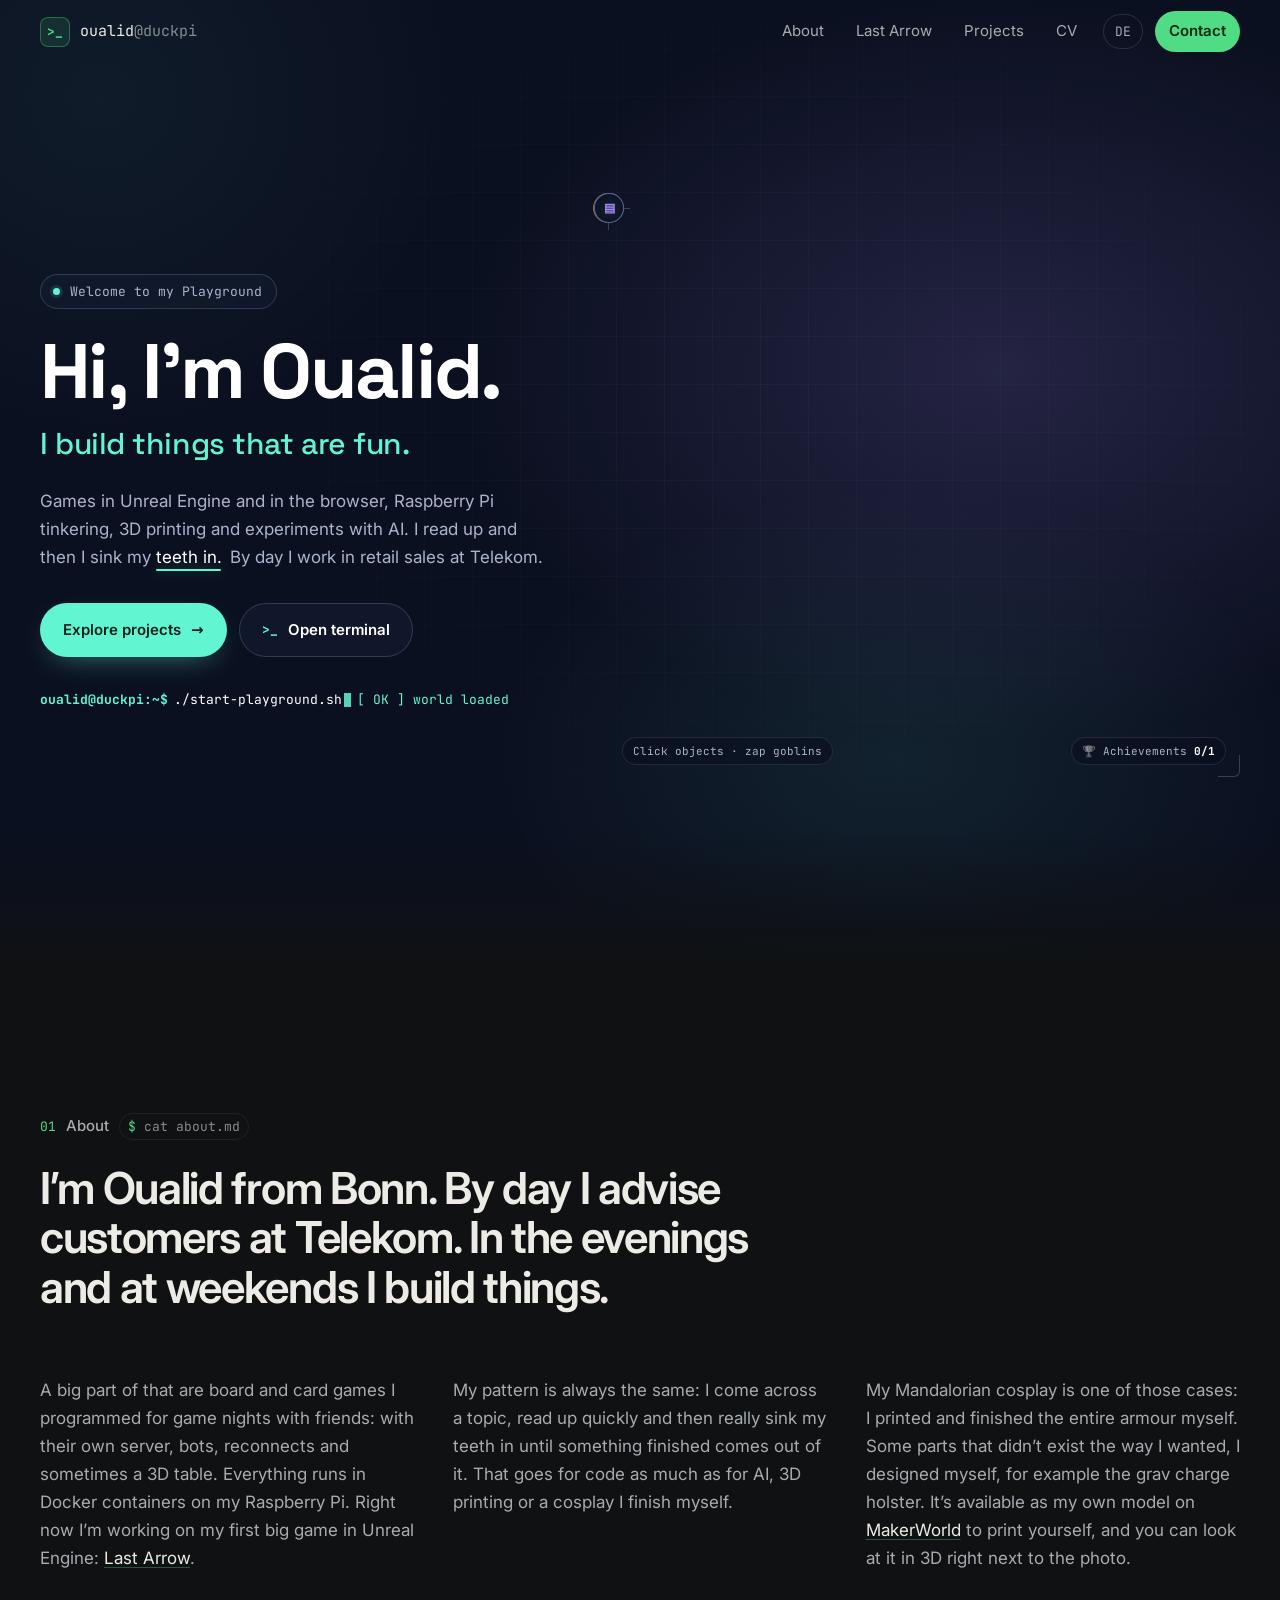
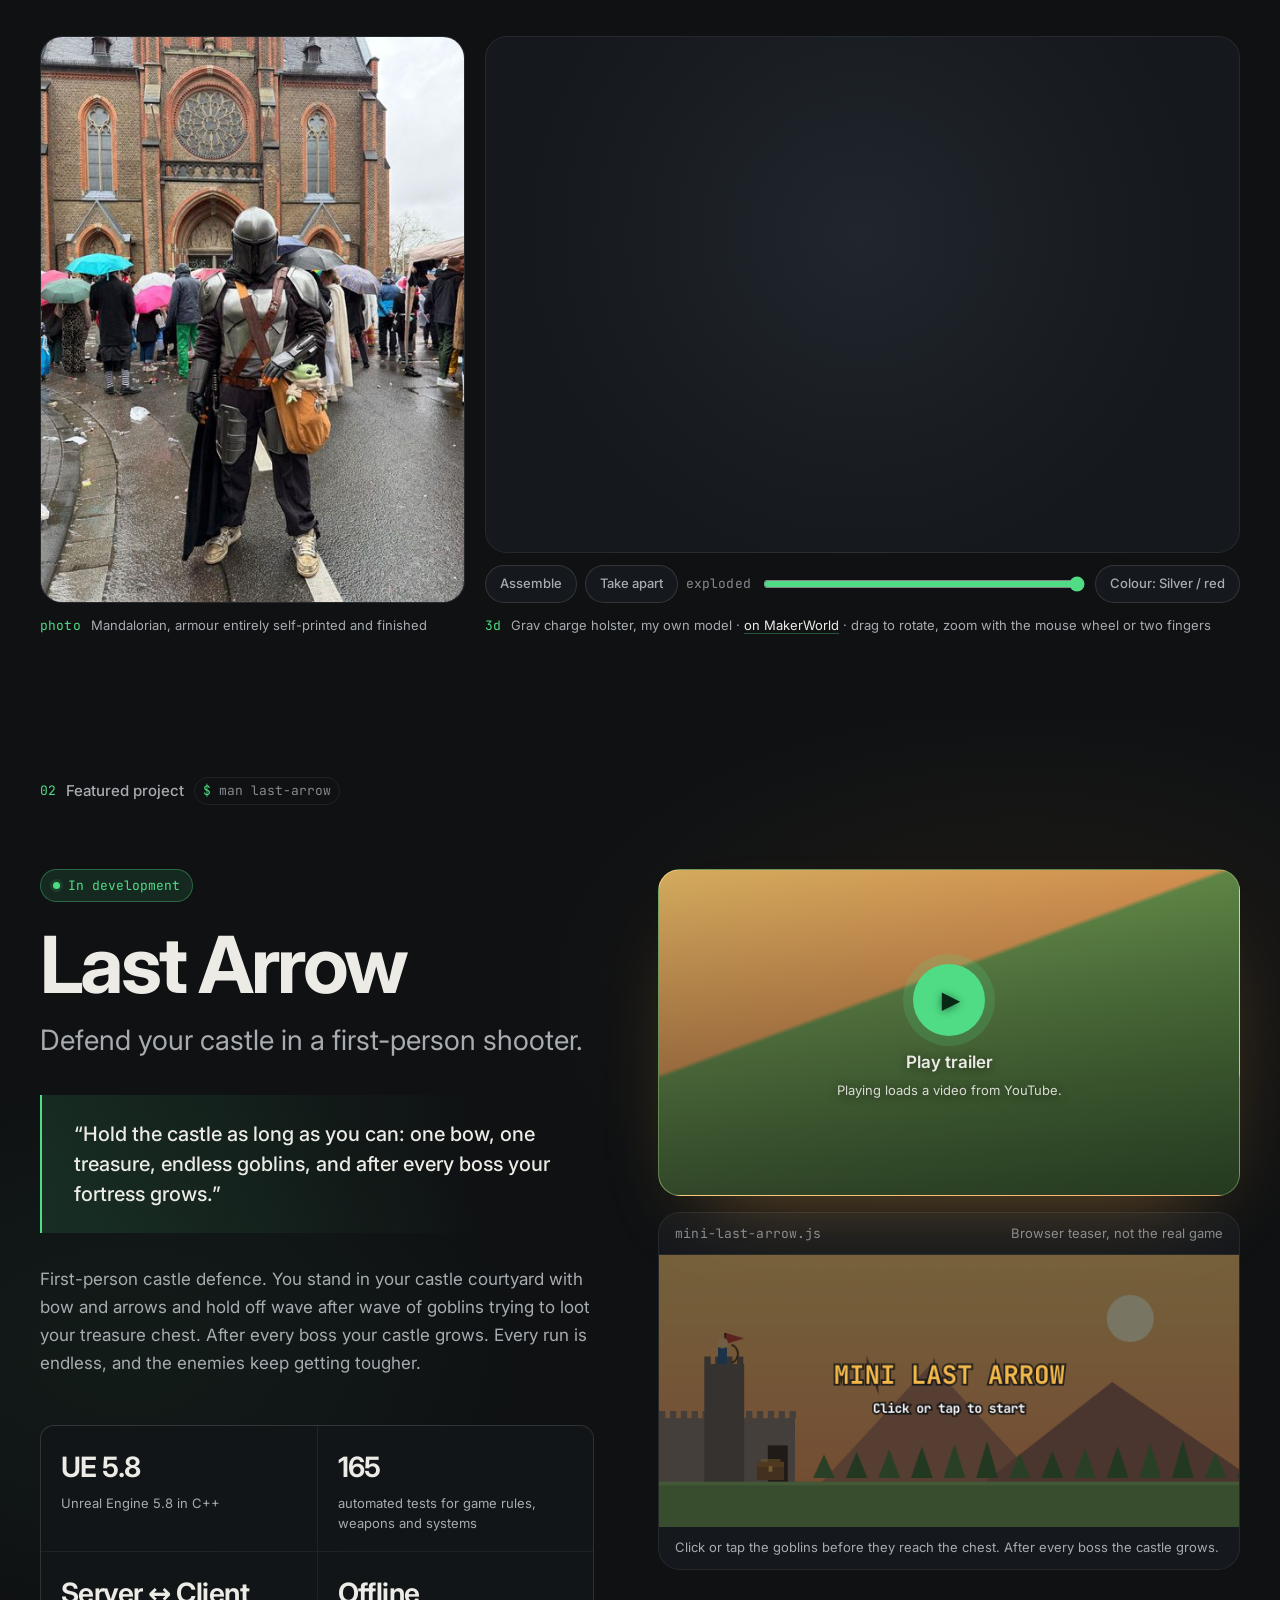
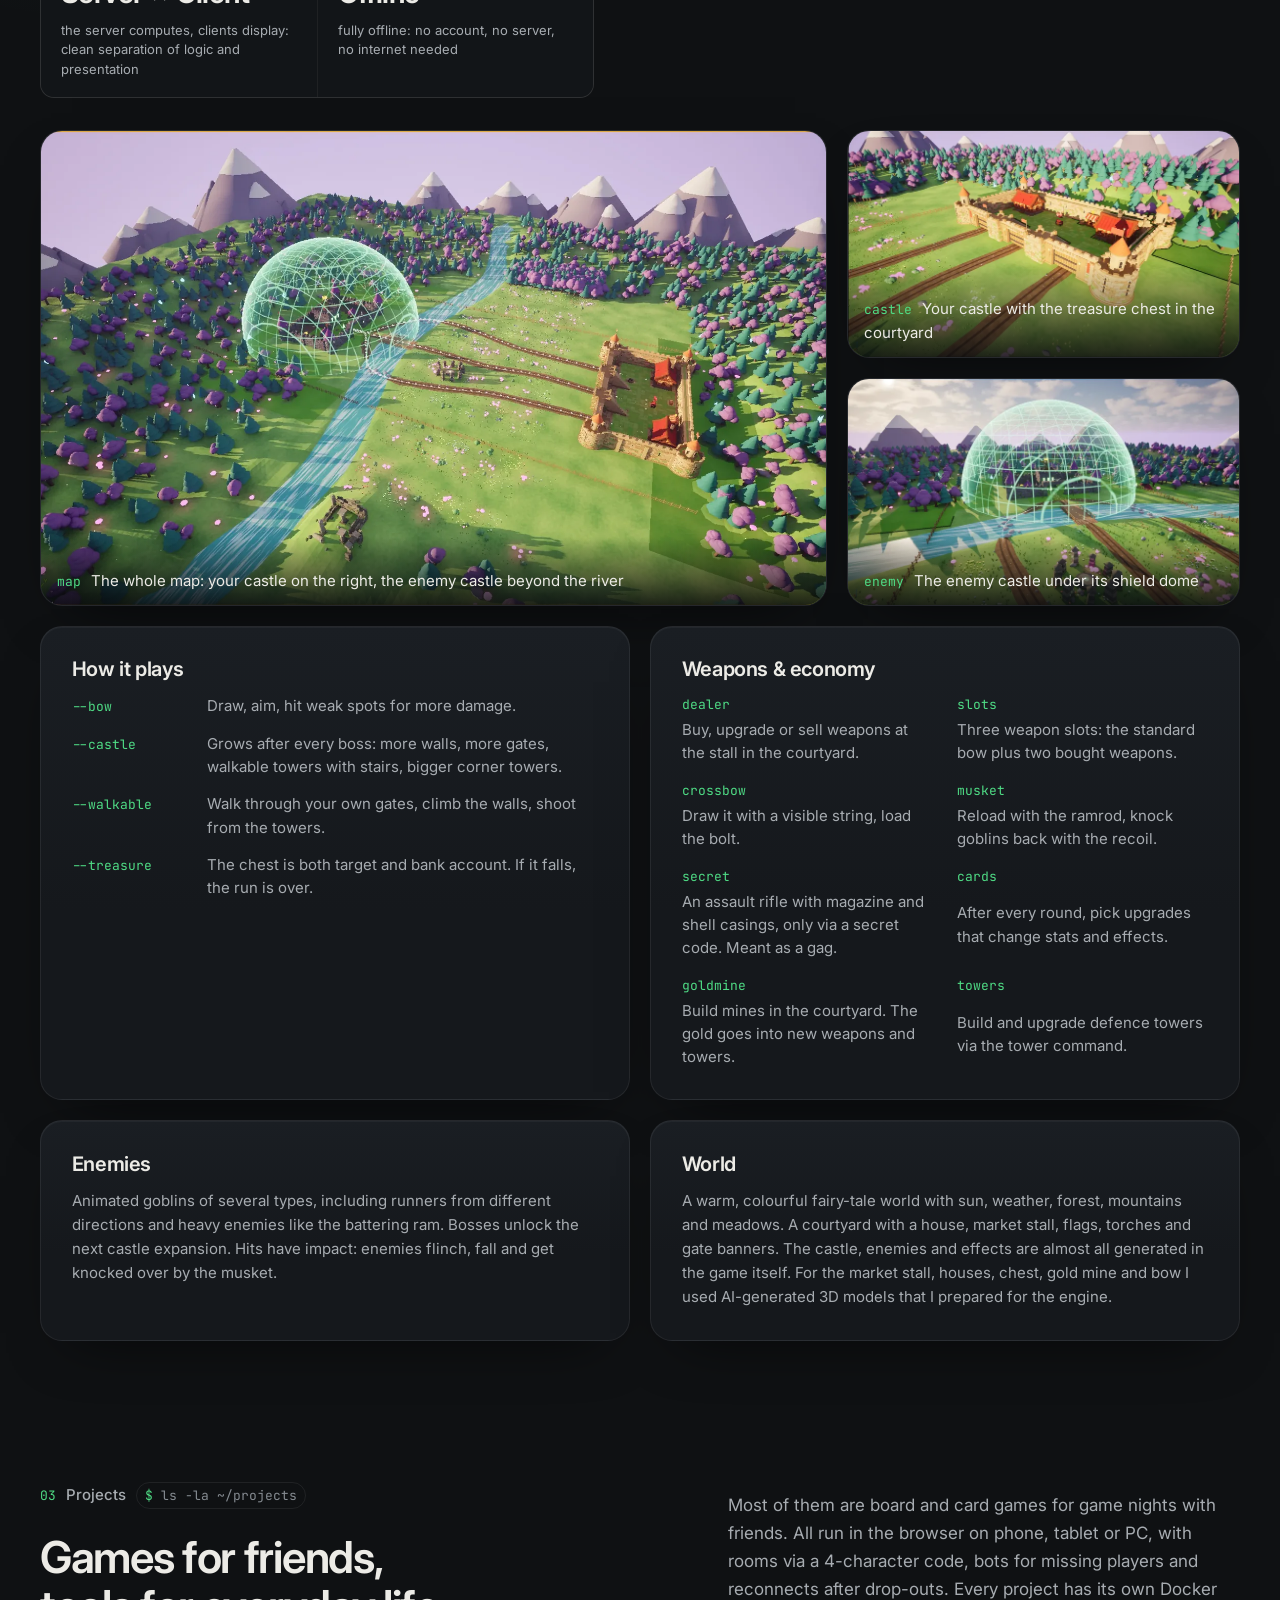
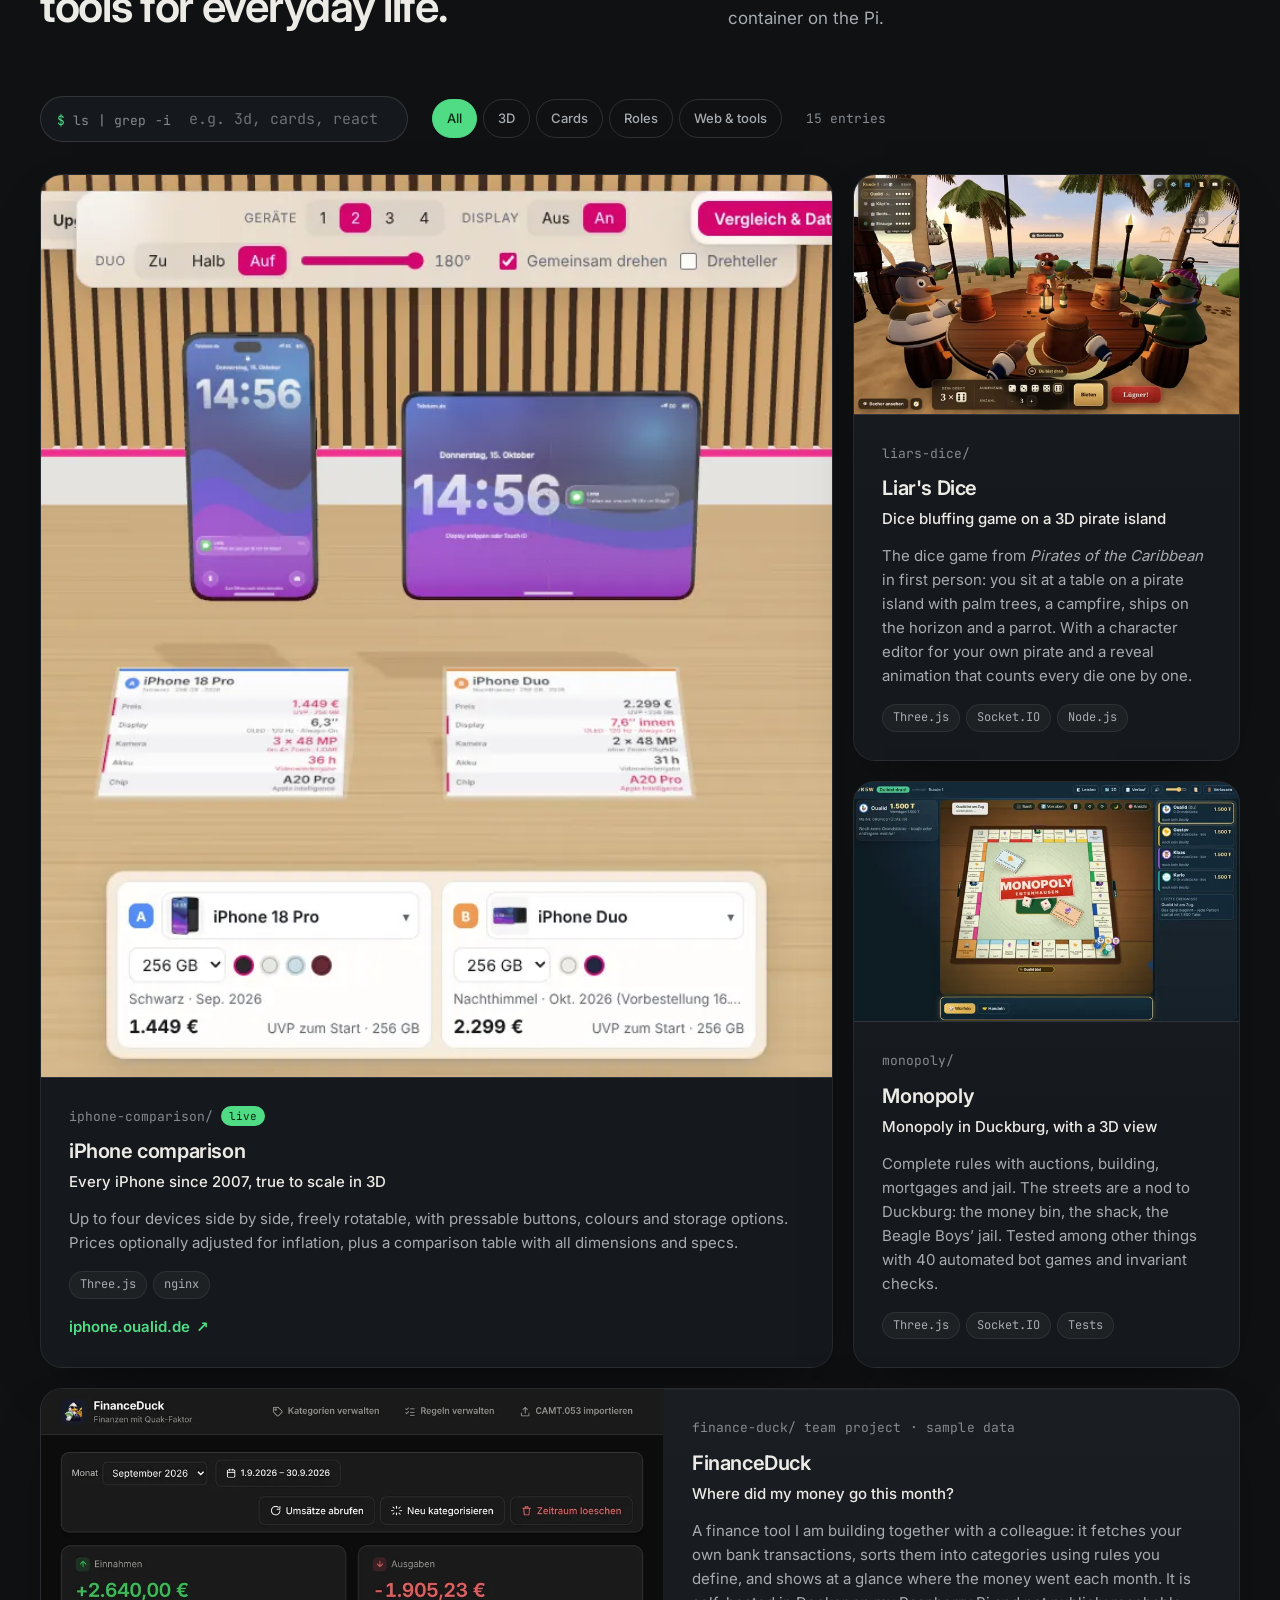
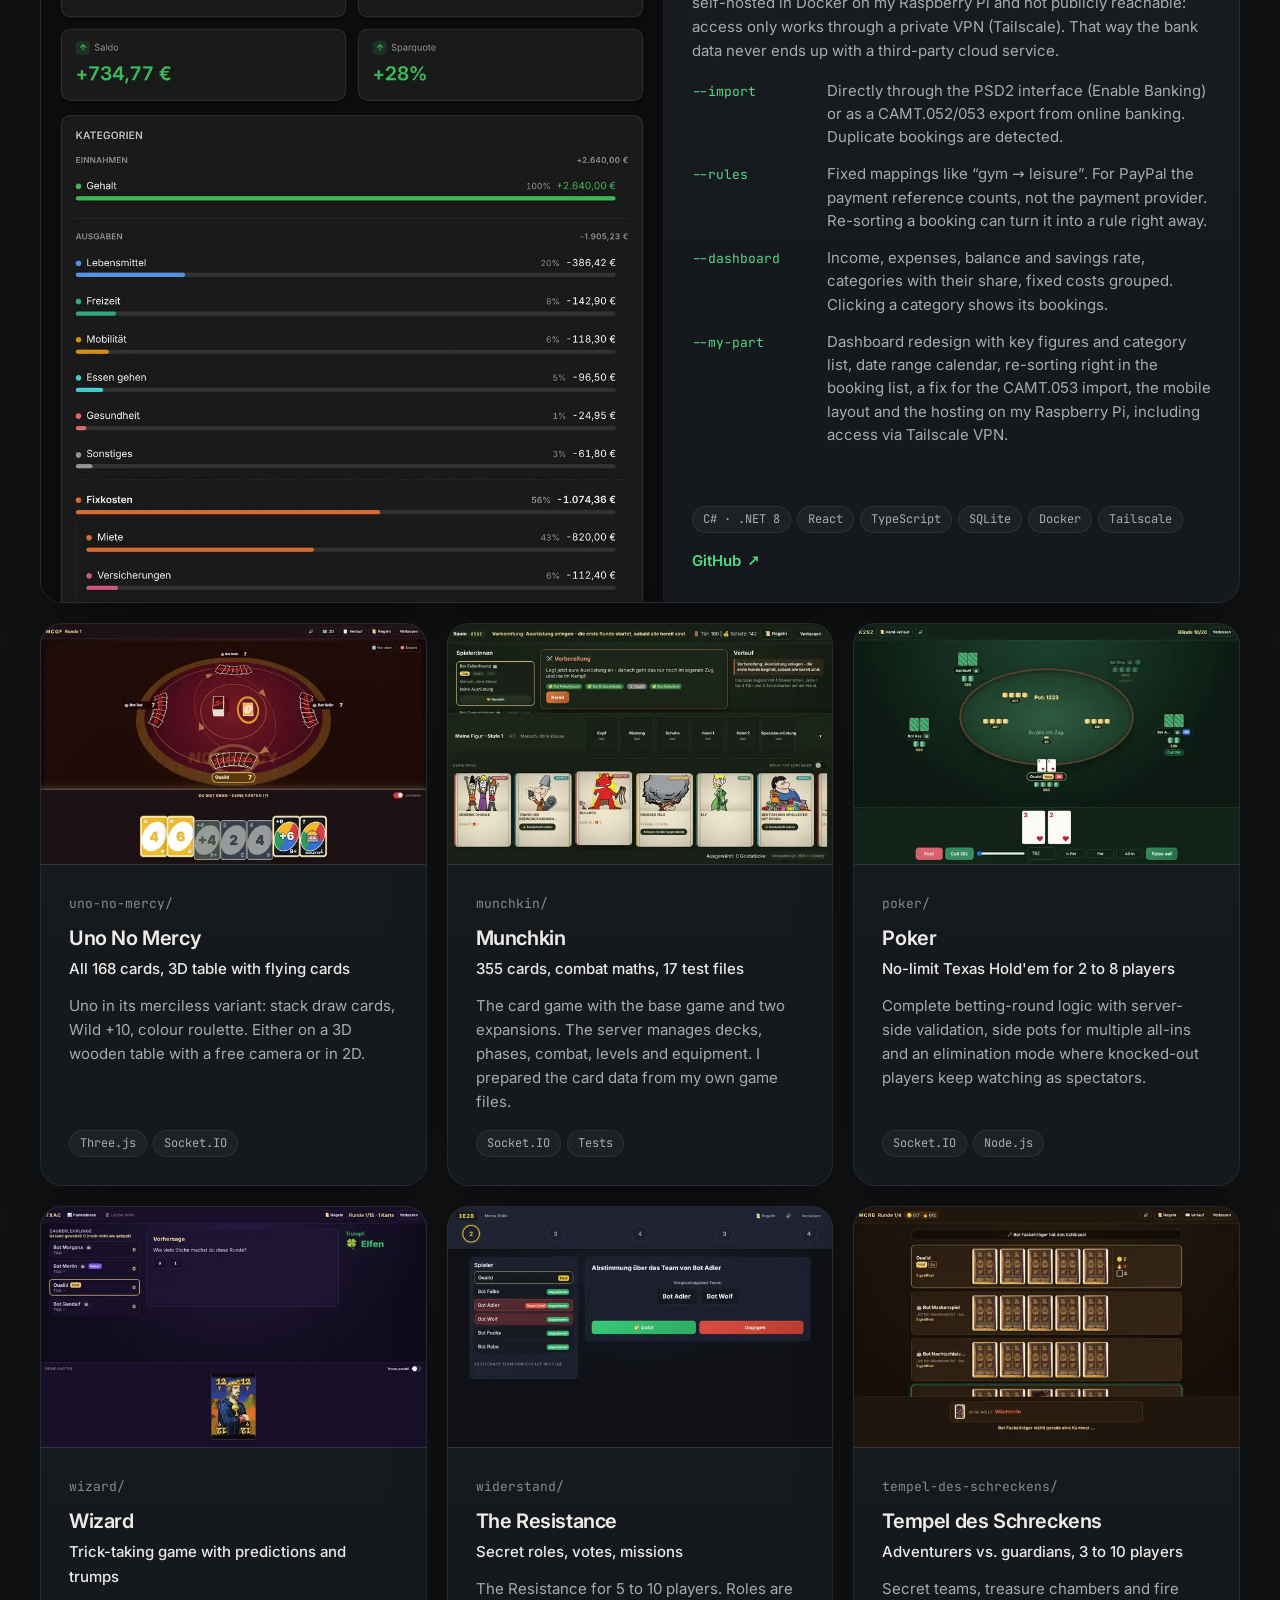
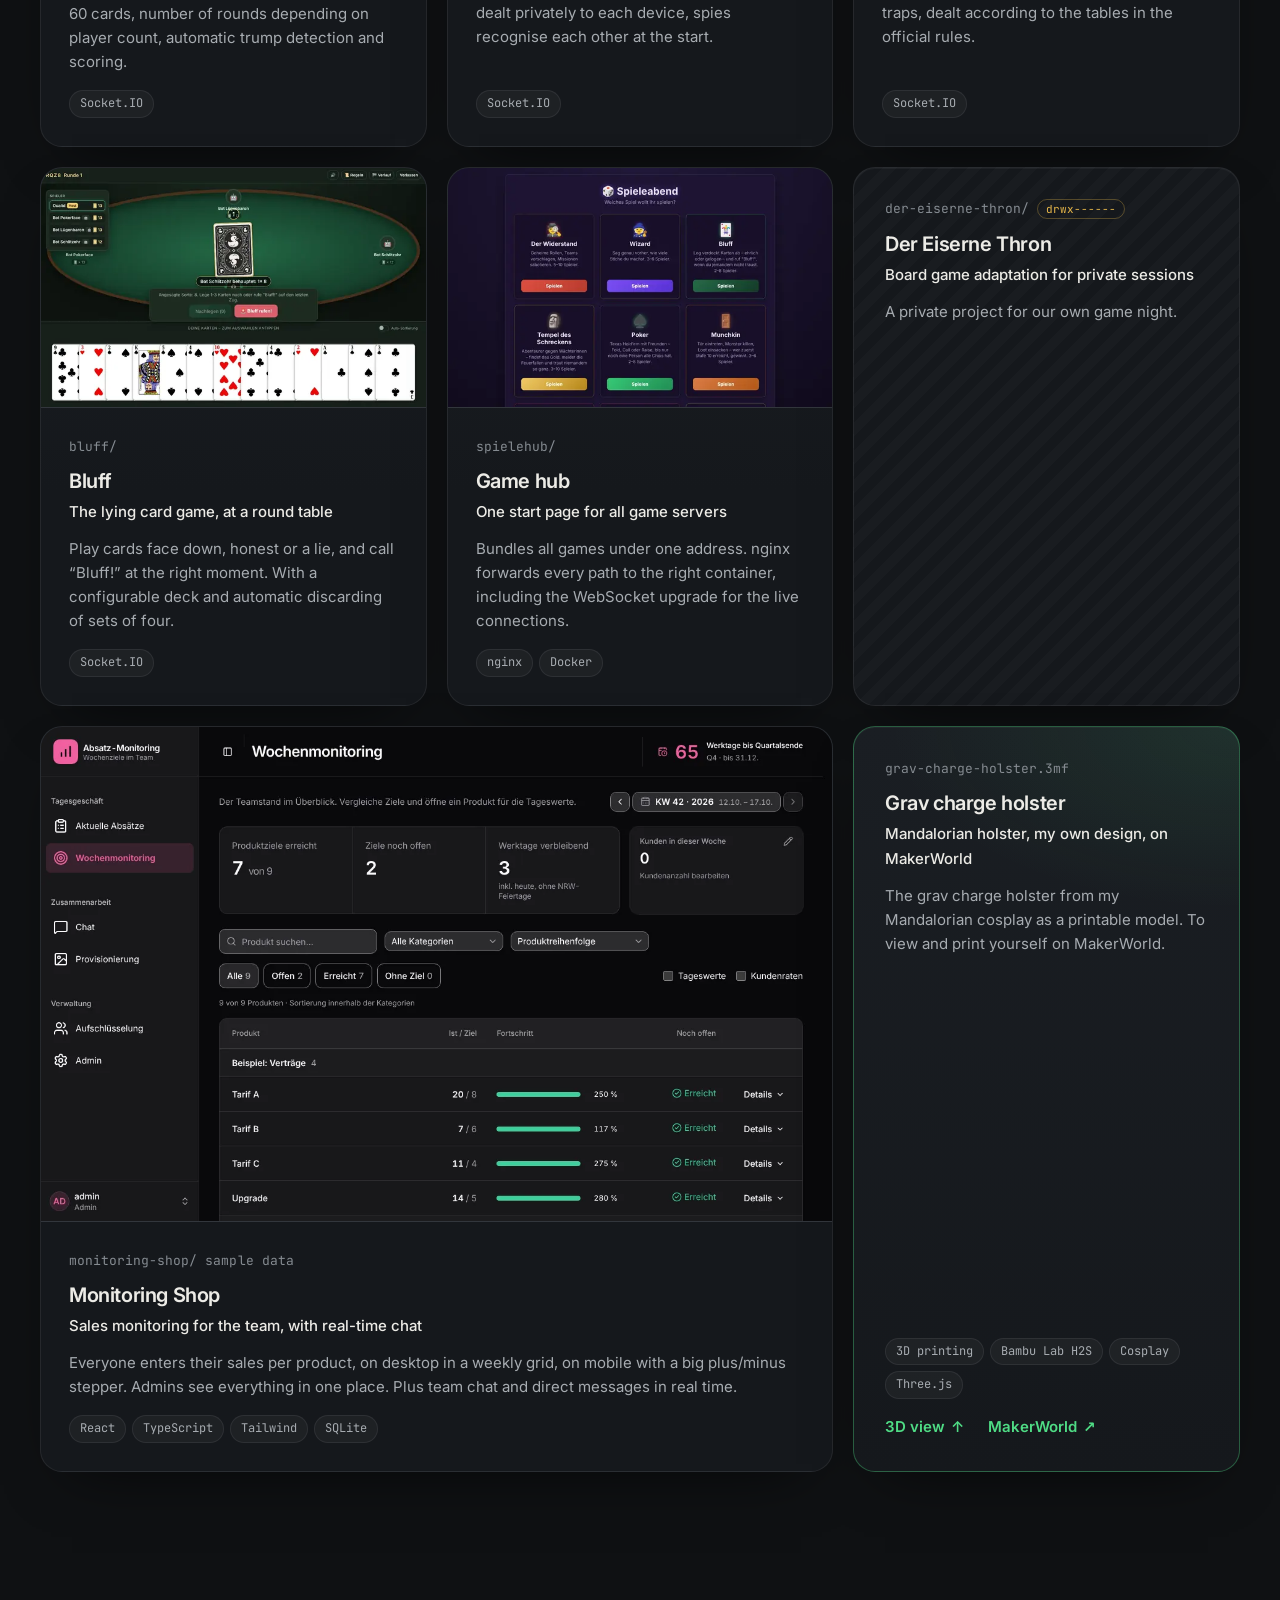
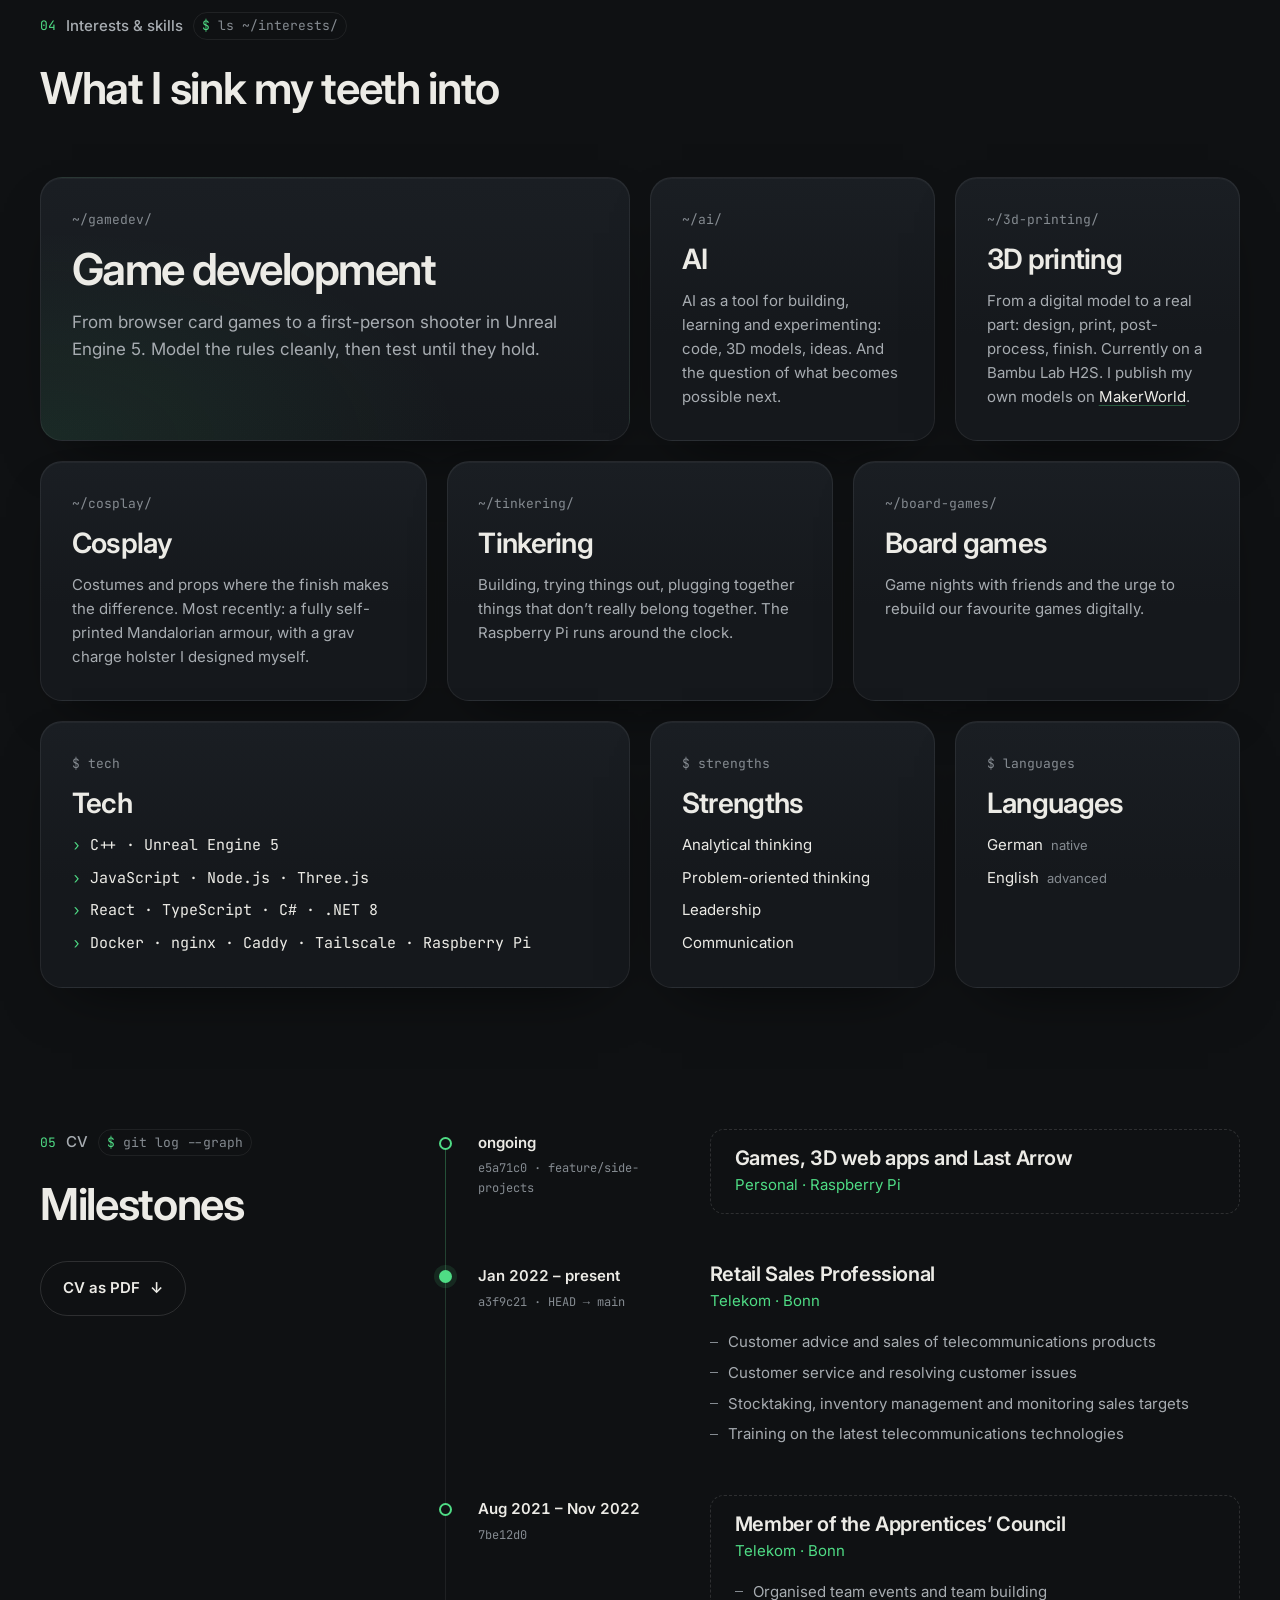
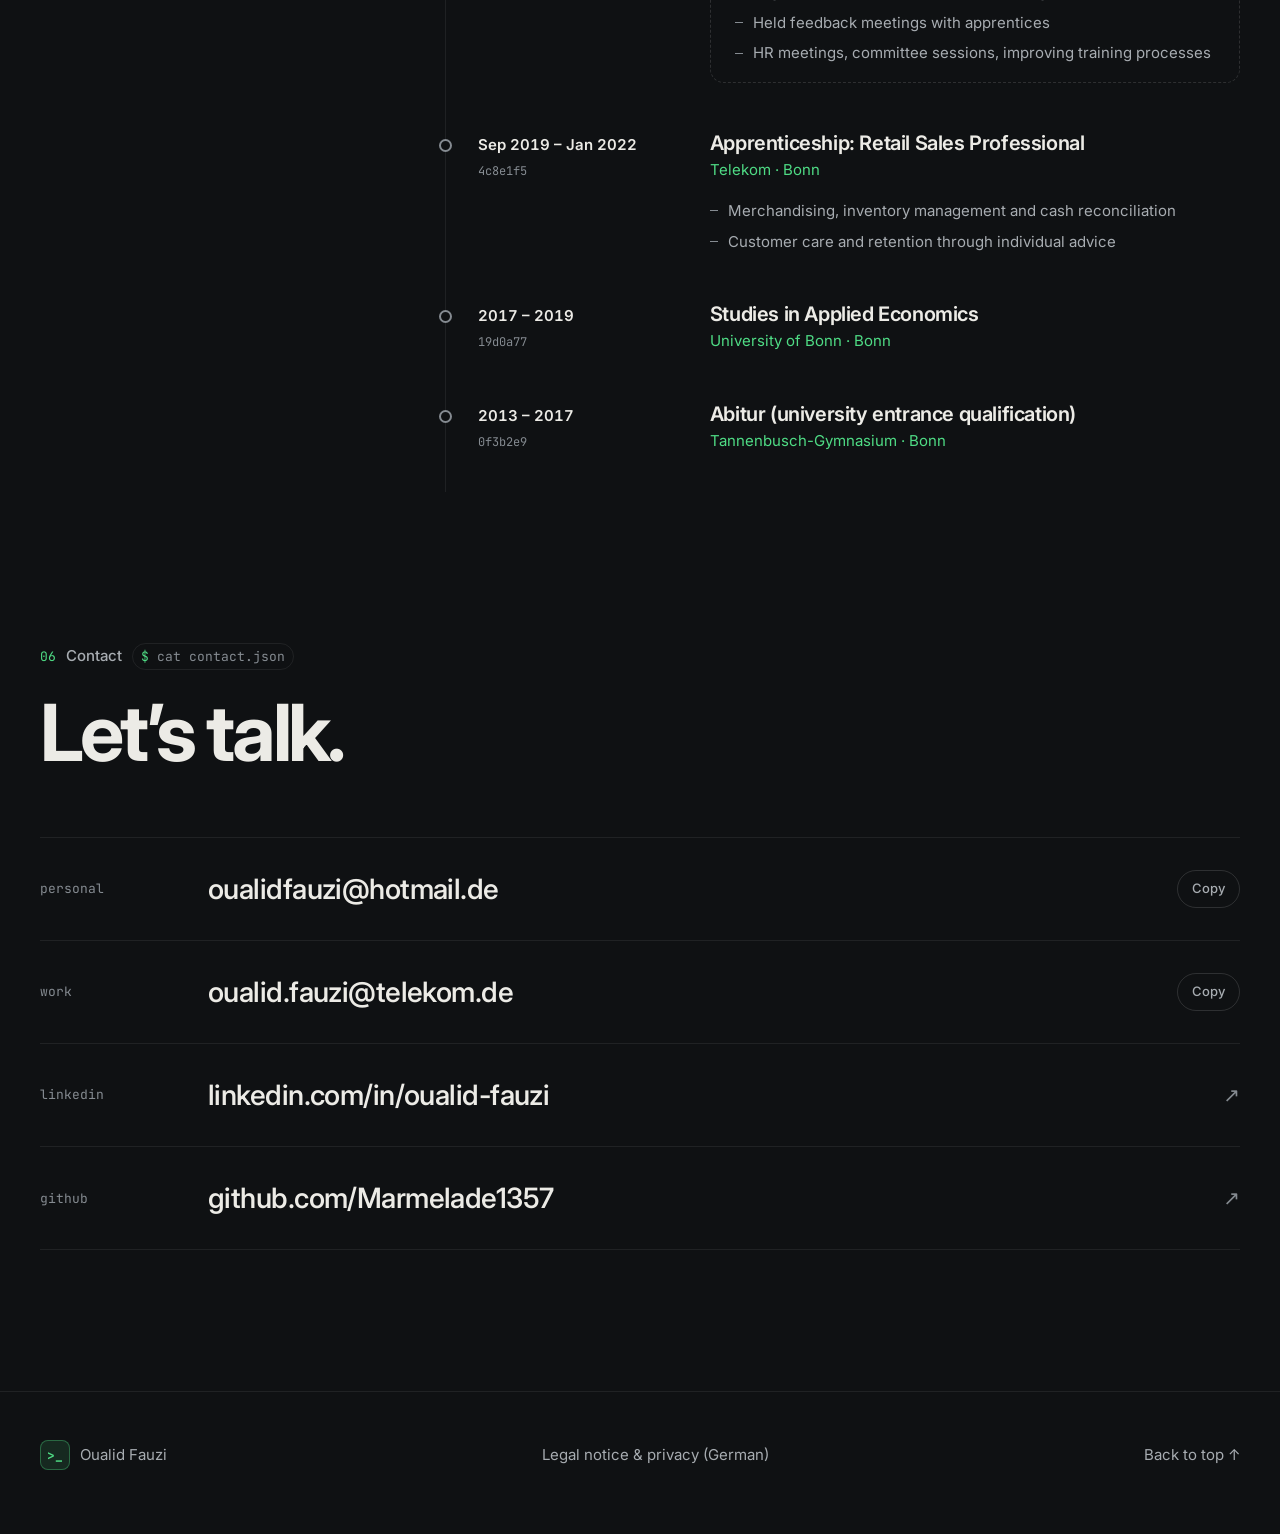
==== commit 6b38bf2d: "Playground: Kobolde greifen an, Türme schießen Pfeile, Ente im Burghof - Kobolde kommen in Wellen au" ====
--- a/public/en/index.html
+++ b/public/en/index.html
@@ -87,11 +87,11 @@
         <li class="pg-spot-item" data-spot="duck"><button type="button" class="pg-spot pg-spot-duck" data-spot="duck" aria-label="Hidden rubber duck"><span class="pg-pin" aria-hidden="true">?</span><span class="pg-tip"><b>???</b><small>Something is quacking …</small></span></button></li>
       </ul>
       <div class="pg-hud" aria-hidden="true">
-        <span class="pg-hint">Click the objects</span>
+        <span class="pg-hint">Click objects · zap goblins</span>
         <span class="pg-ach"><span class="pg-ach-icon">🏆</span> Achievements <b class="pg-ach-count">0/1</b></span>
       </div>
       <div class="pg-toast" role="status" aria-live="polite"></div>
-      <figcaption id="pg-caption" class="visually-hidden">Interactive 3D diorama with a miniature castle, a retro PC, a 3D printer and a hidden rubber duck.</figcaption>
+      <figcaption id="pg-caption" class="visually-hidden">Interactive 3D diorama in the style of Last Arrow: goblins march from the enemy castle to your castle while the towers shoot arrows. Plus a retro PC, a 3D printer and a rubber duck in the courtyard.</figcaption>
     </figure>
   </div>
 </section>
--- a/public/css/style.css
+++ b/public/css/style.css
@@ -289,6 +289,7 @@
 .playground::after { right: 0; bottom: 0; border-left: 0; border-top: 0; border-bottom-right-radius: 6px; }
 .pg-stage { position: absolute; inset: 0; }
 .pg-stage canvas { display: block; width: 100%; height: 100%; touch-action: pan-y; }
+.pg-stage canvas.is-aiming { cursor: crosshair !important; }
 .pg-loading {
   position: absolute; inset: 0; display: grid; place-items: center; margin: 0;
   font-family: var(--font-mono); font-size: var(--fs-xs); color: var(--pg-text-2); pointer-events: none;
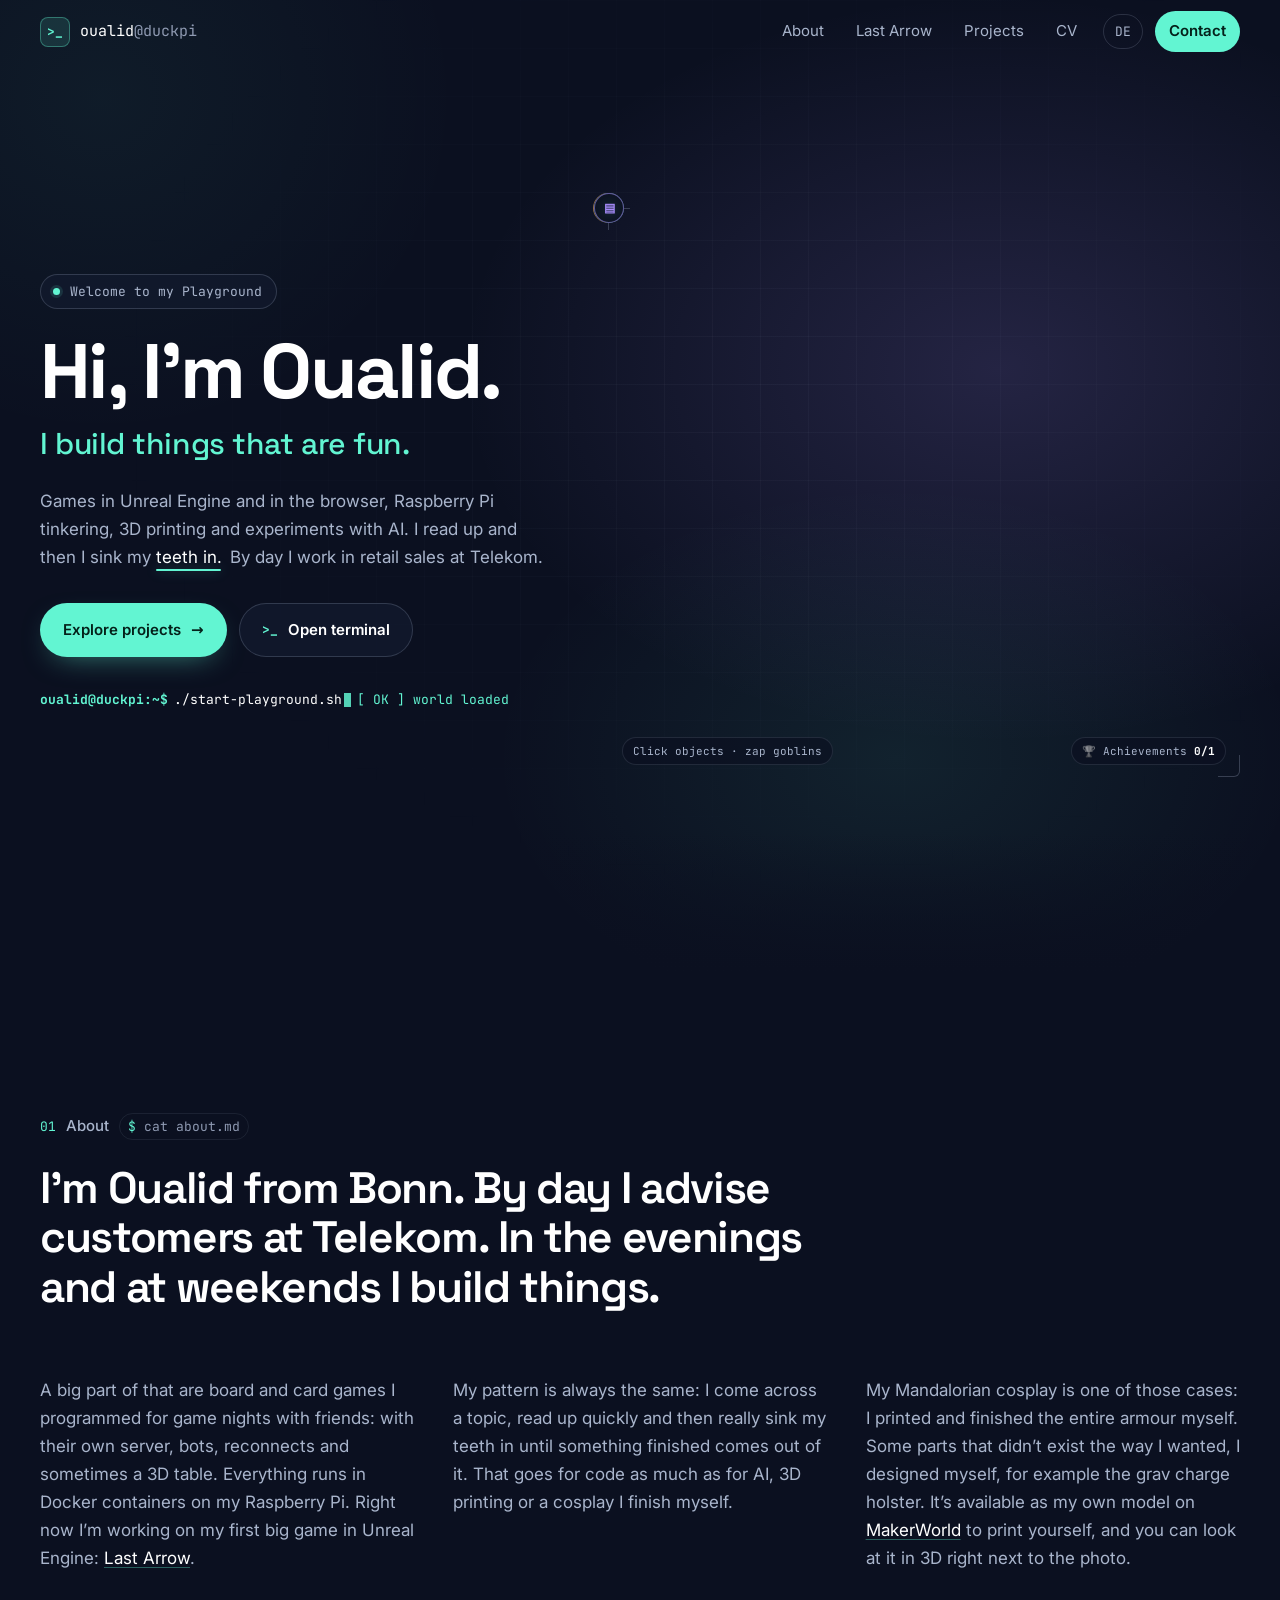
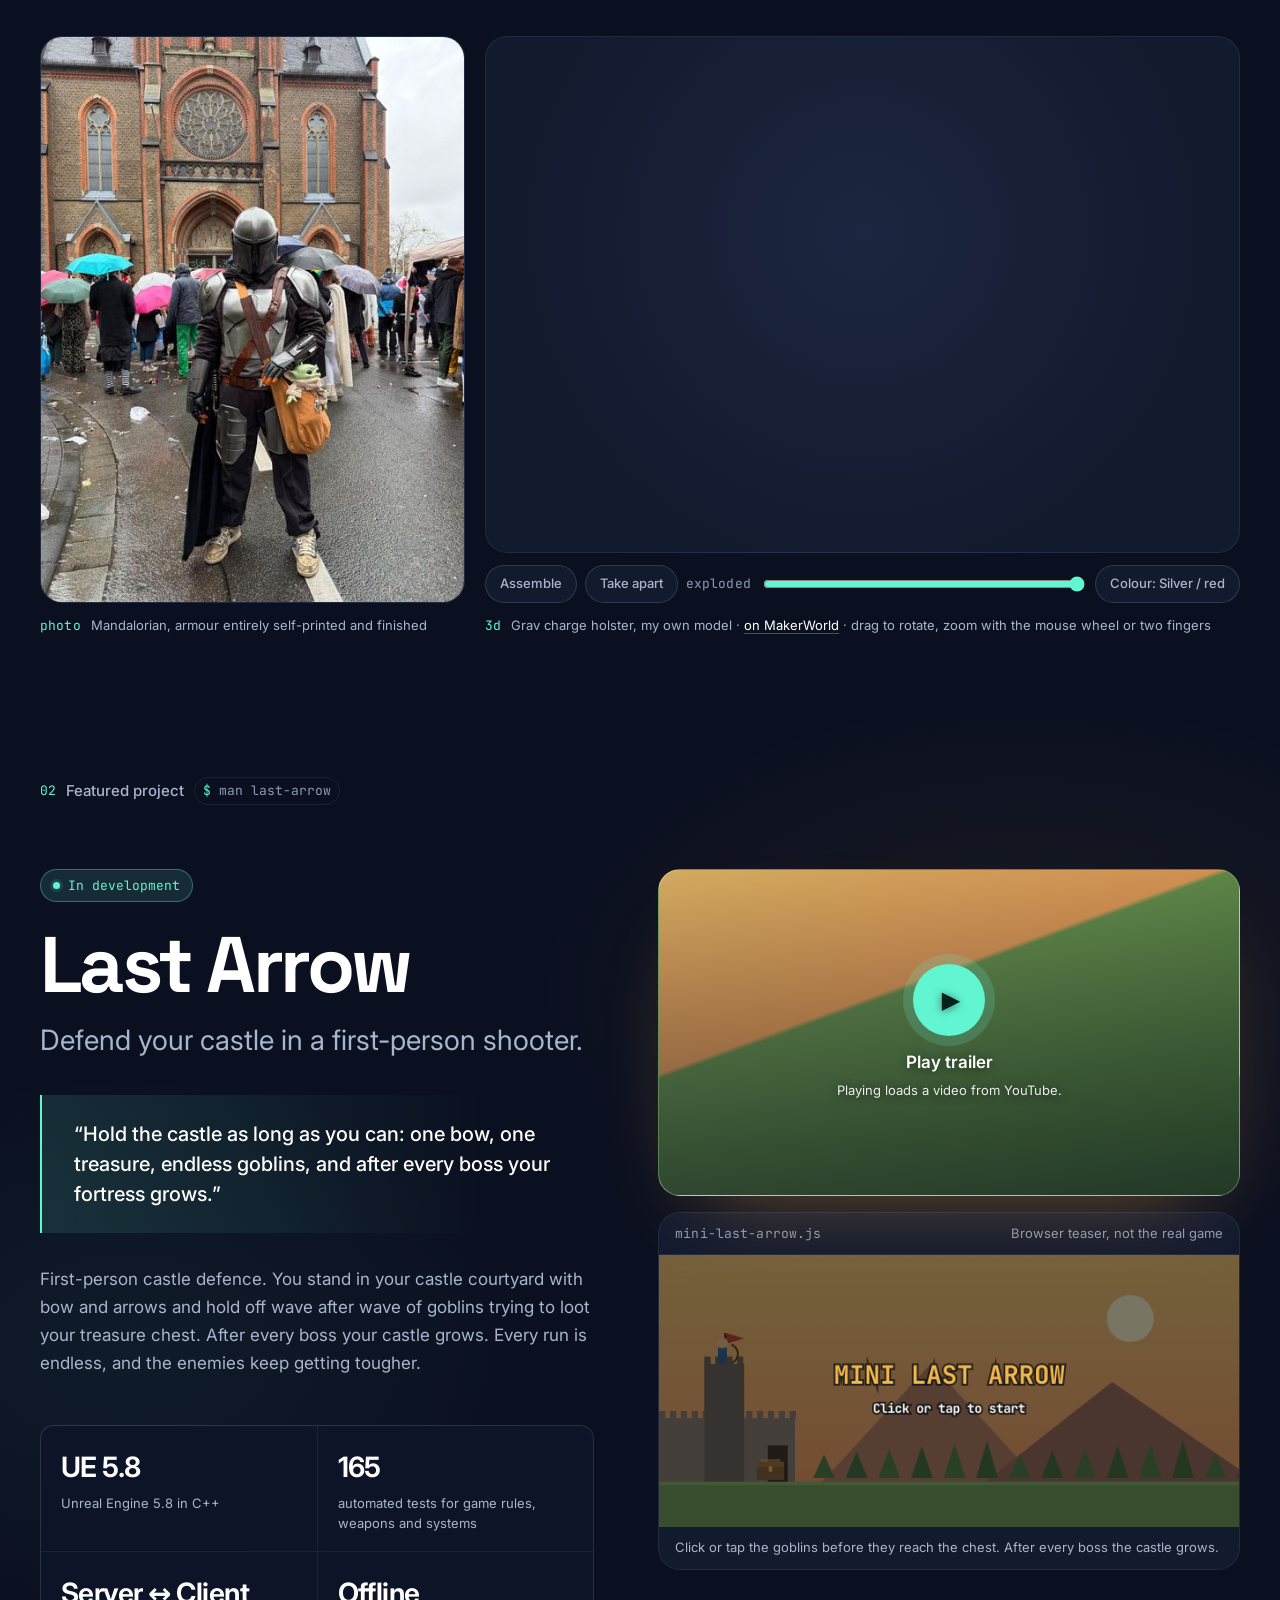
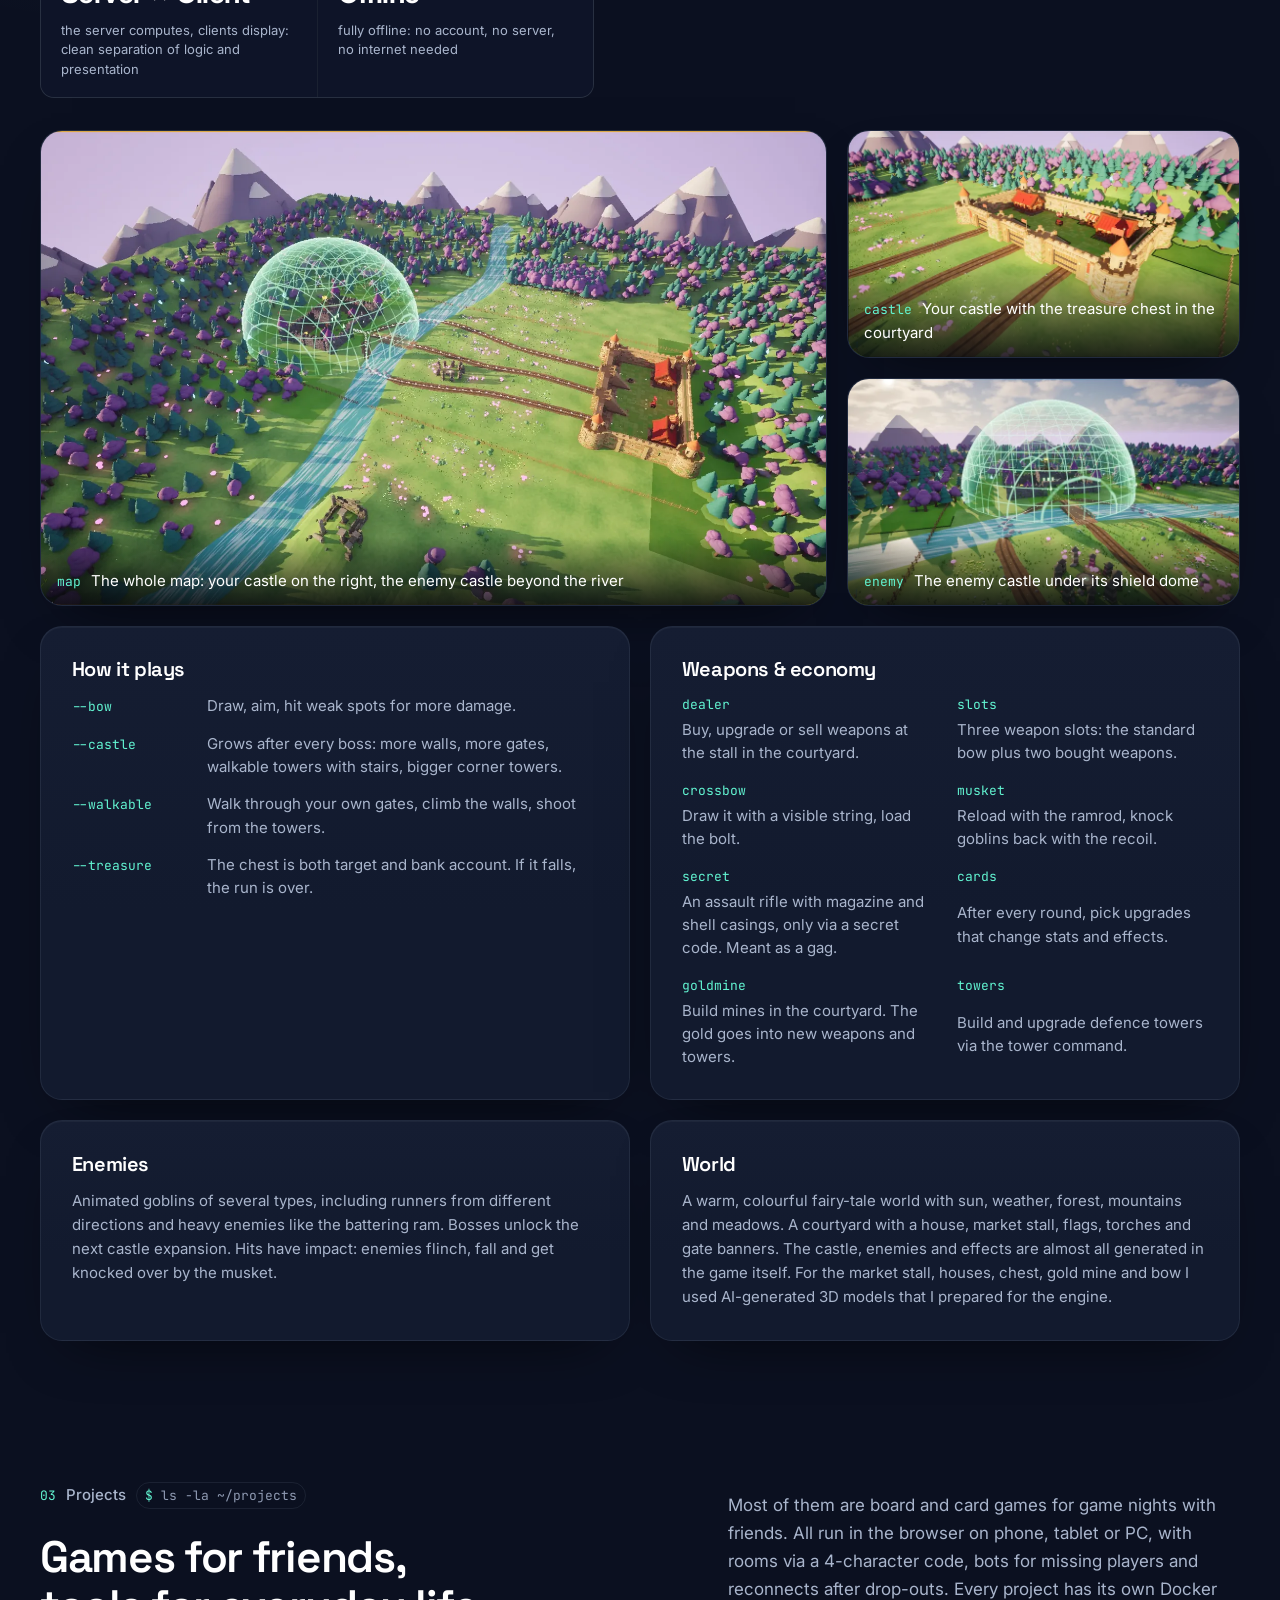
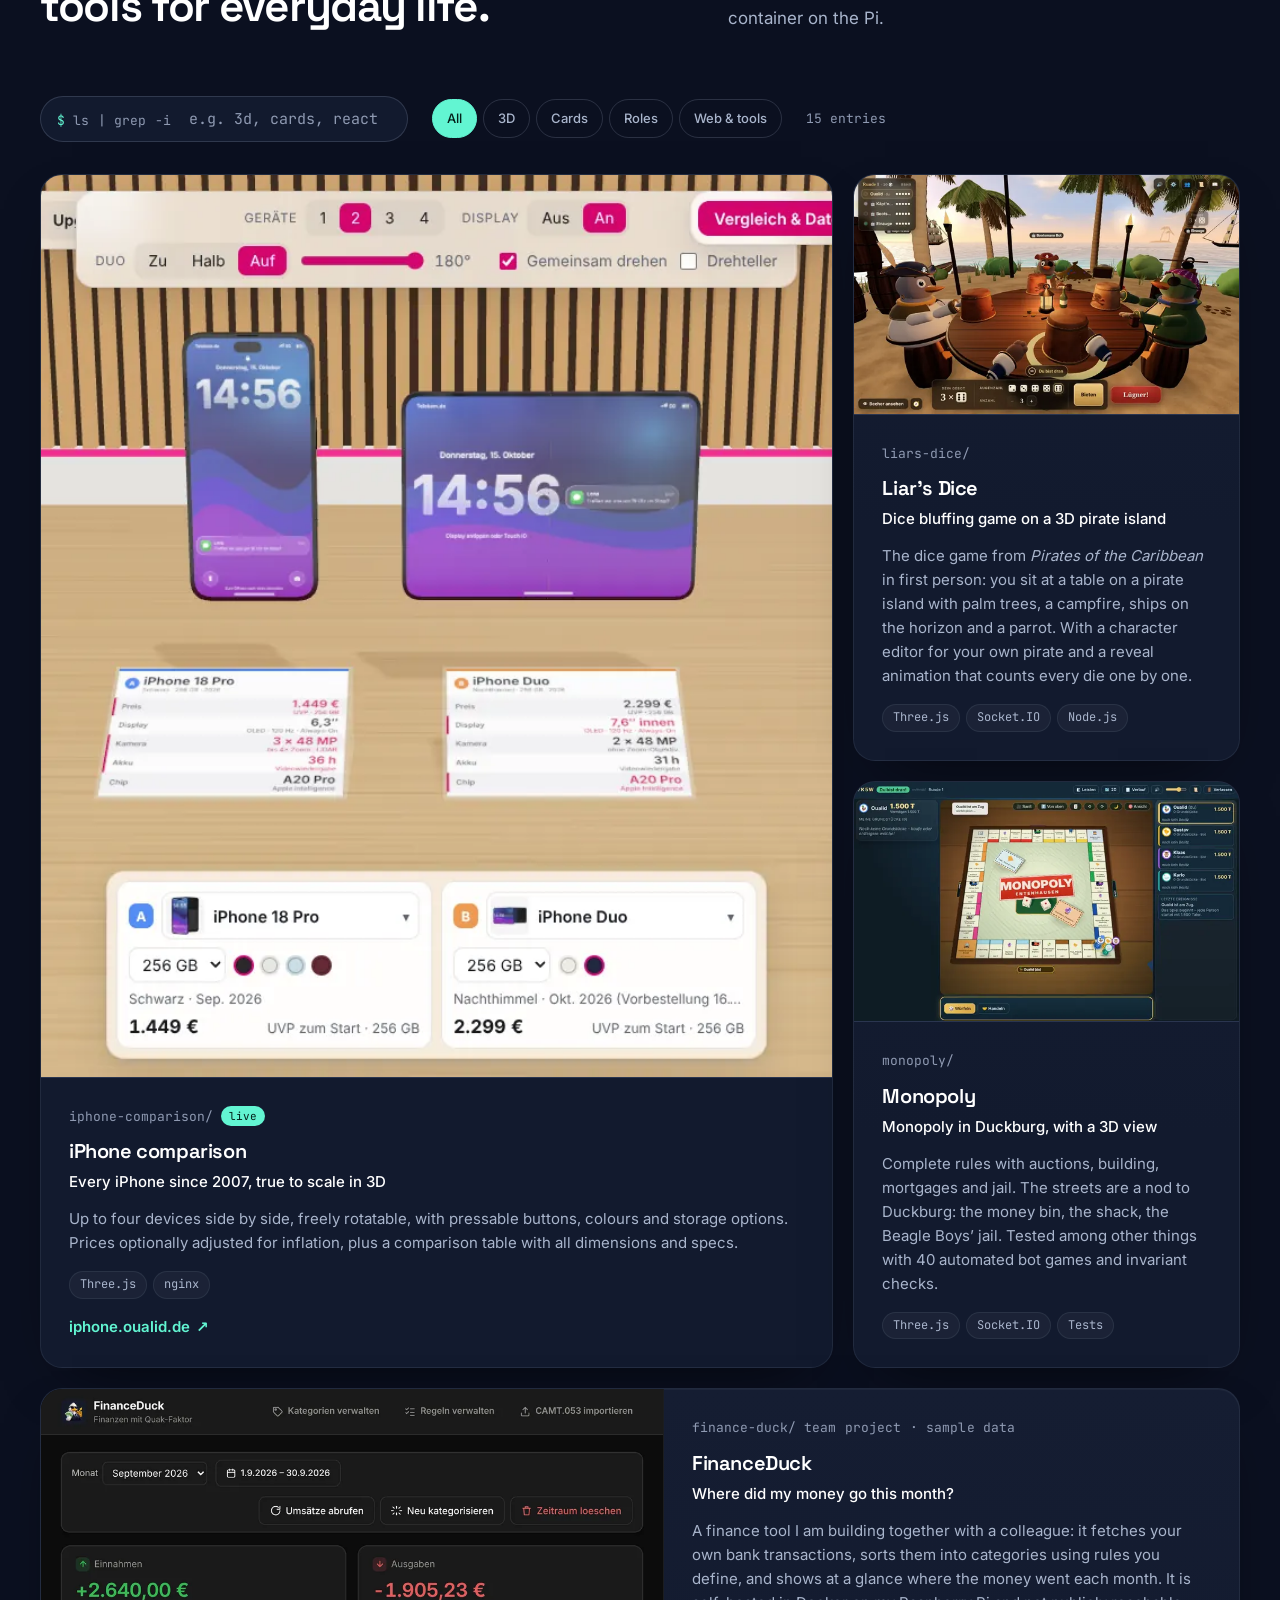
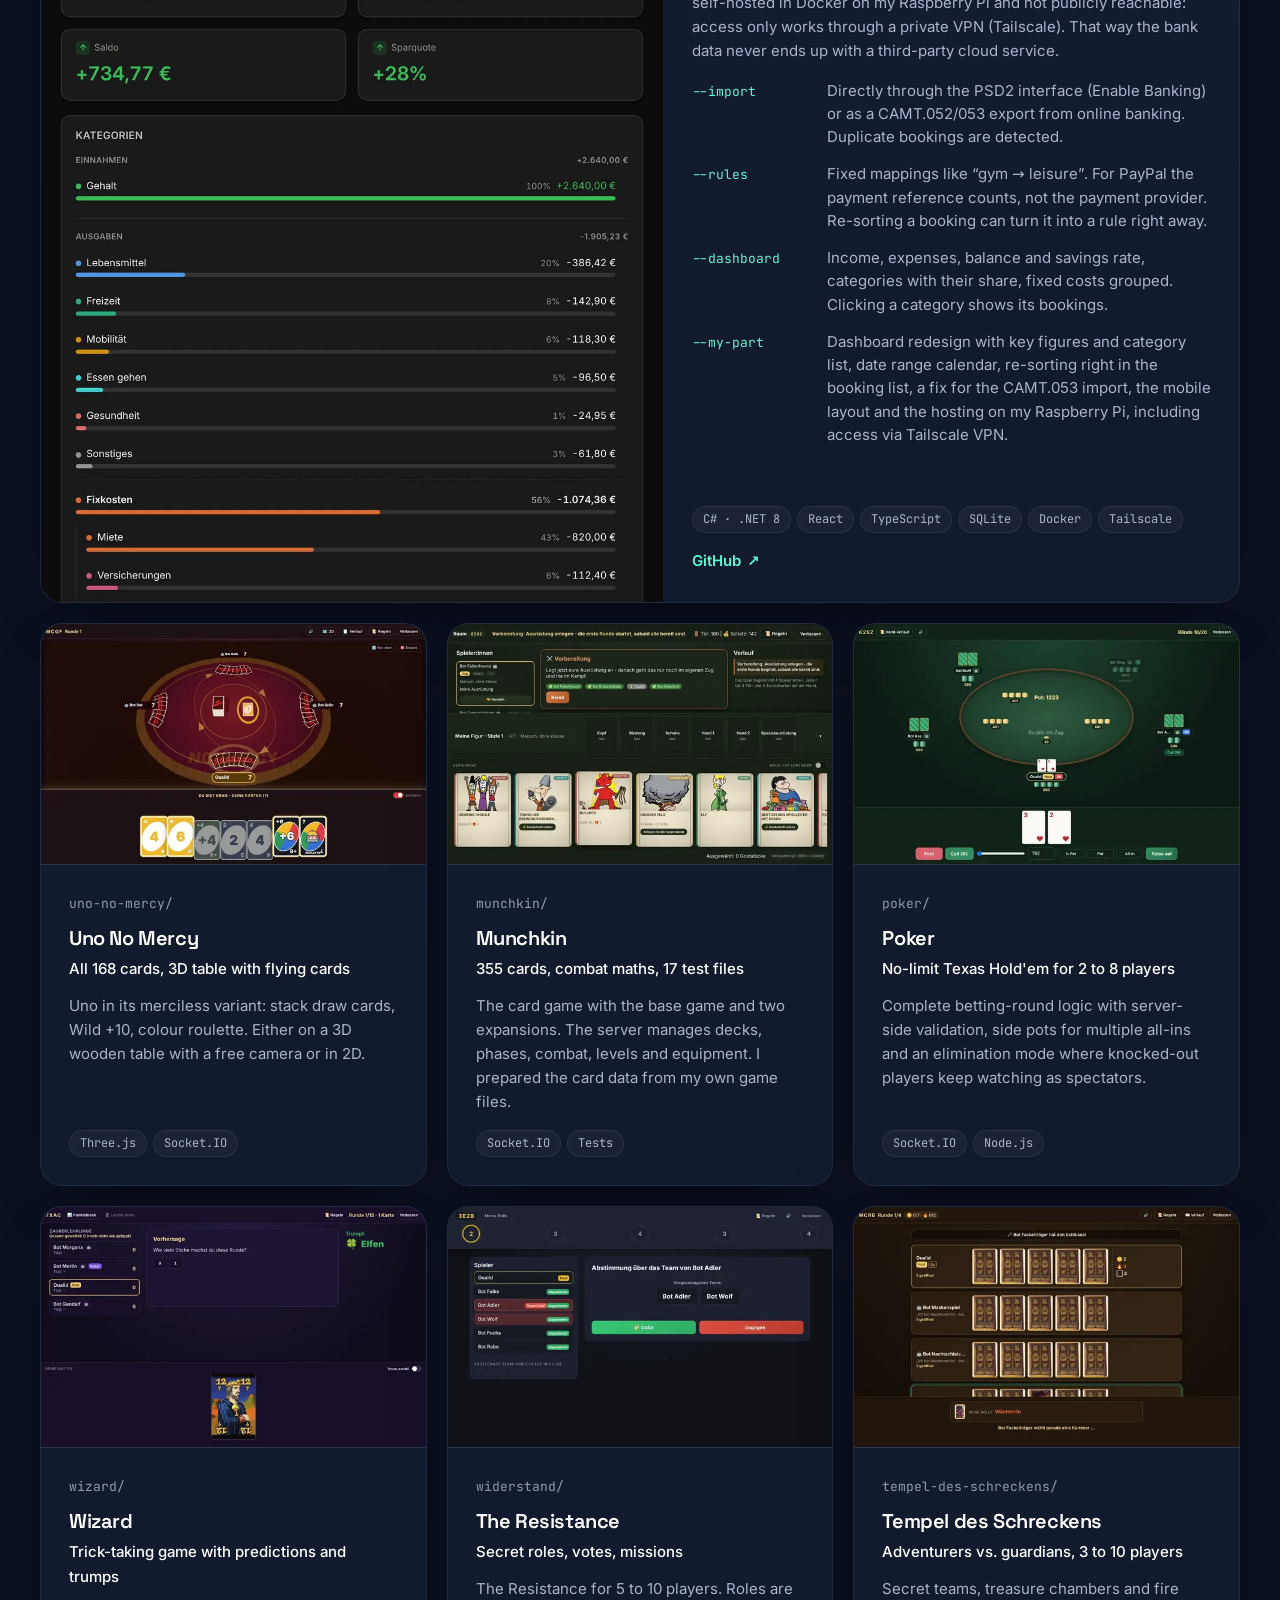
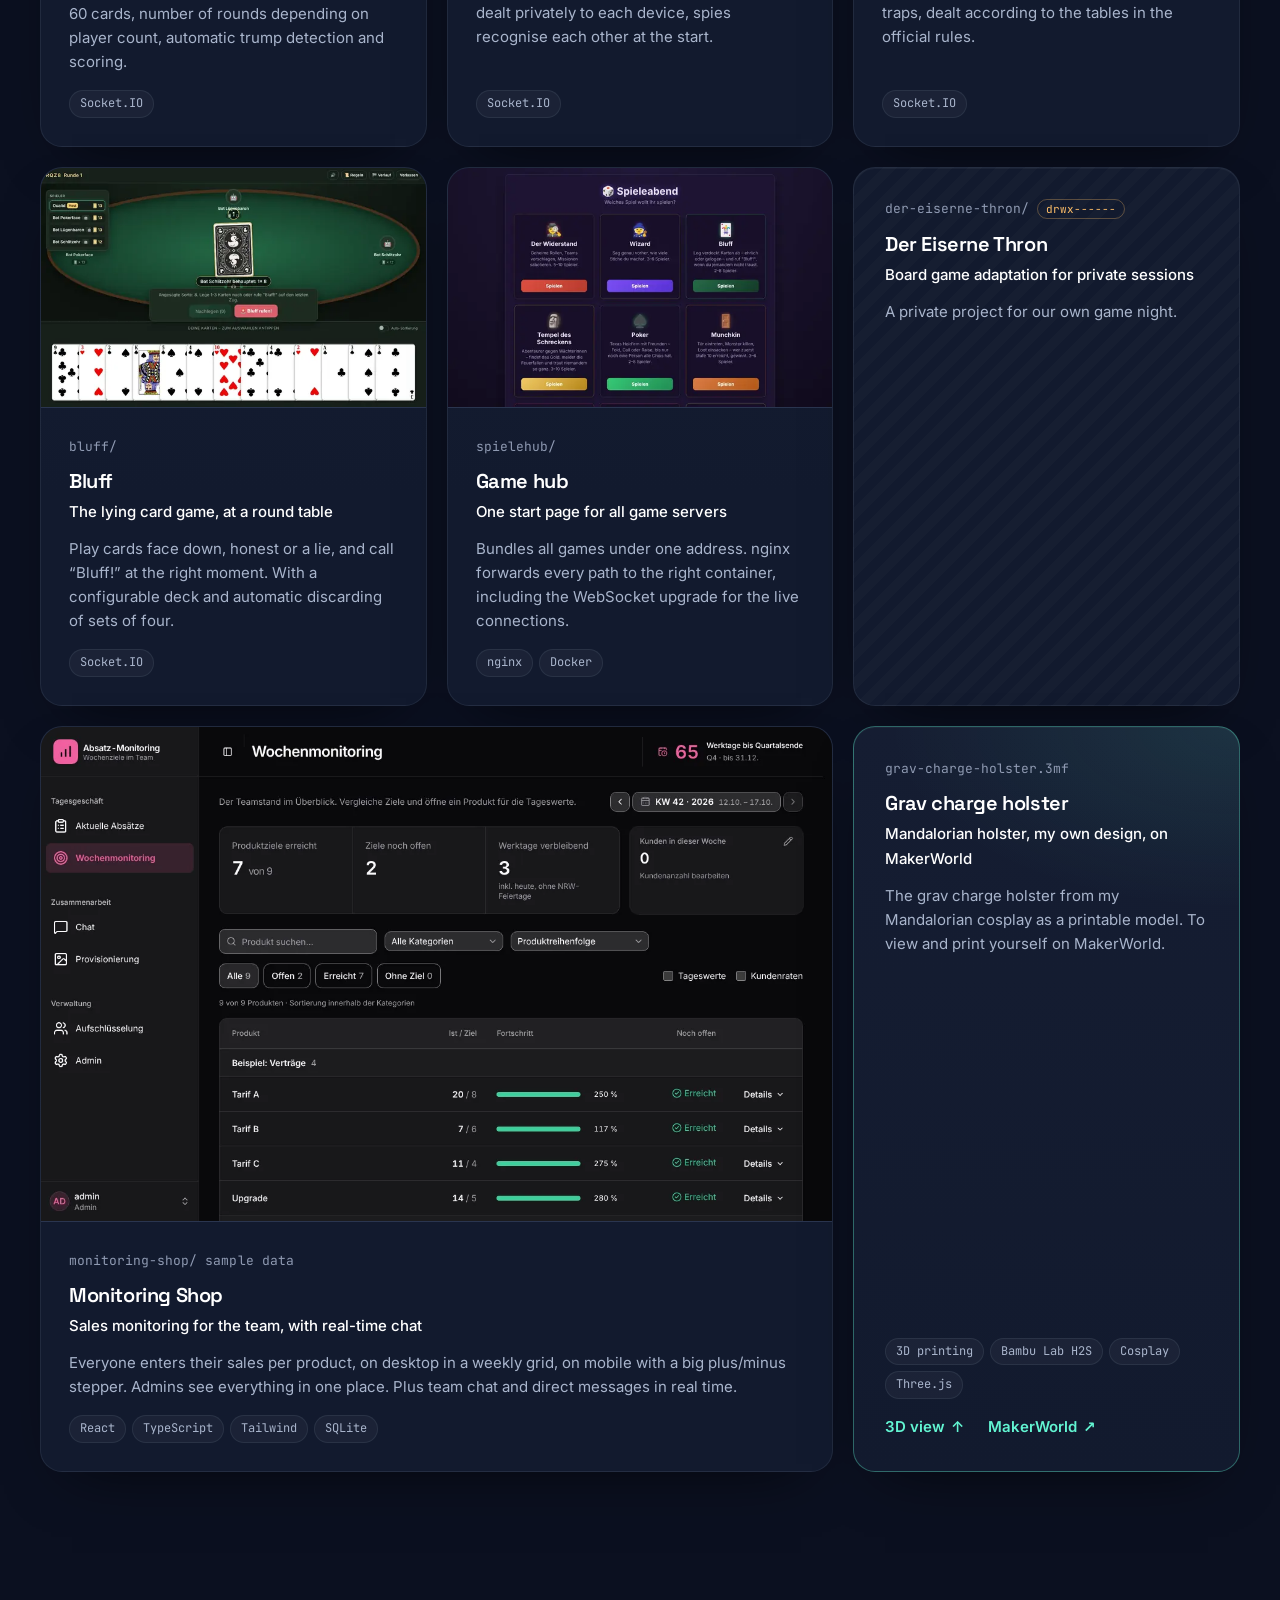
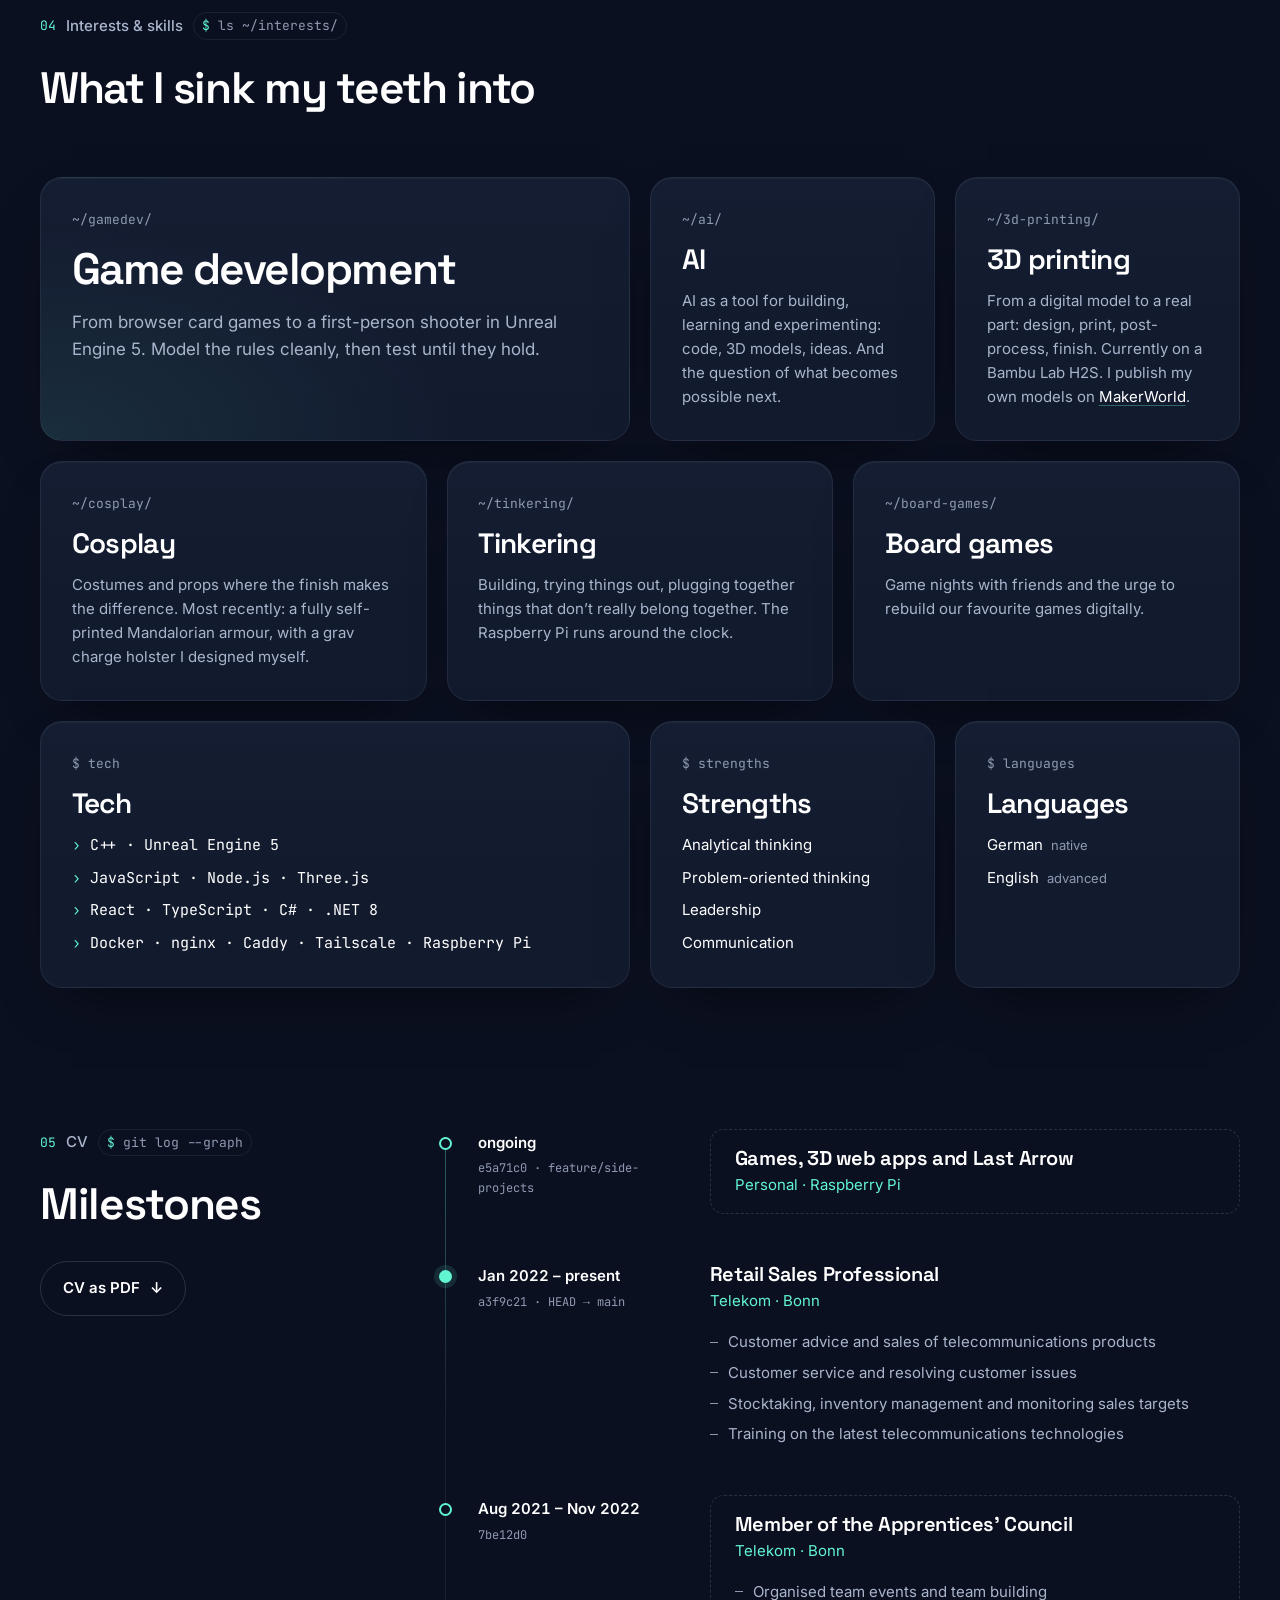
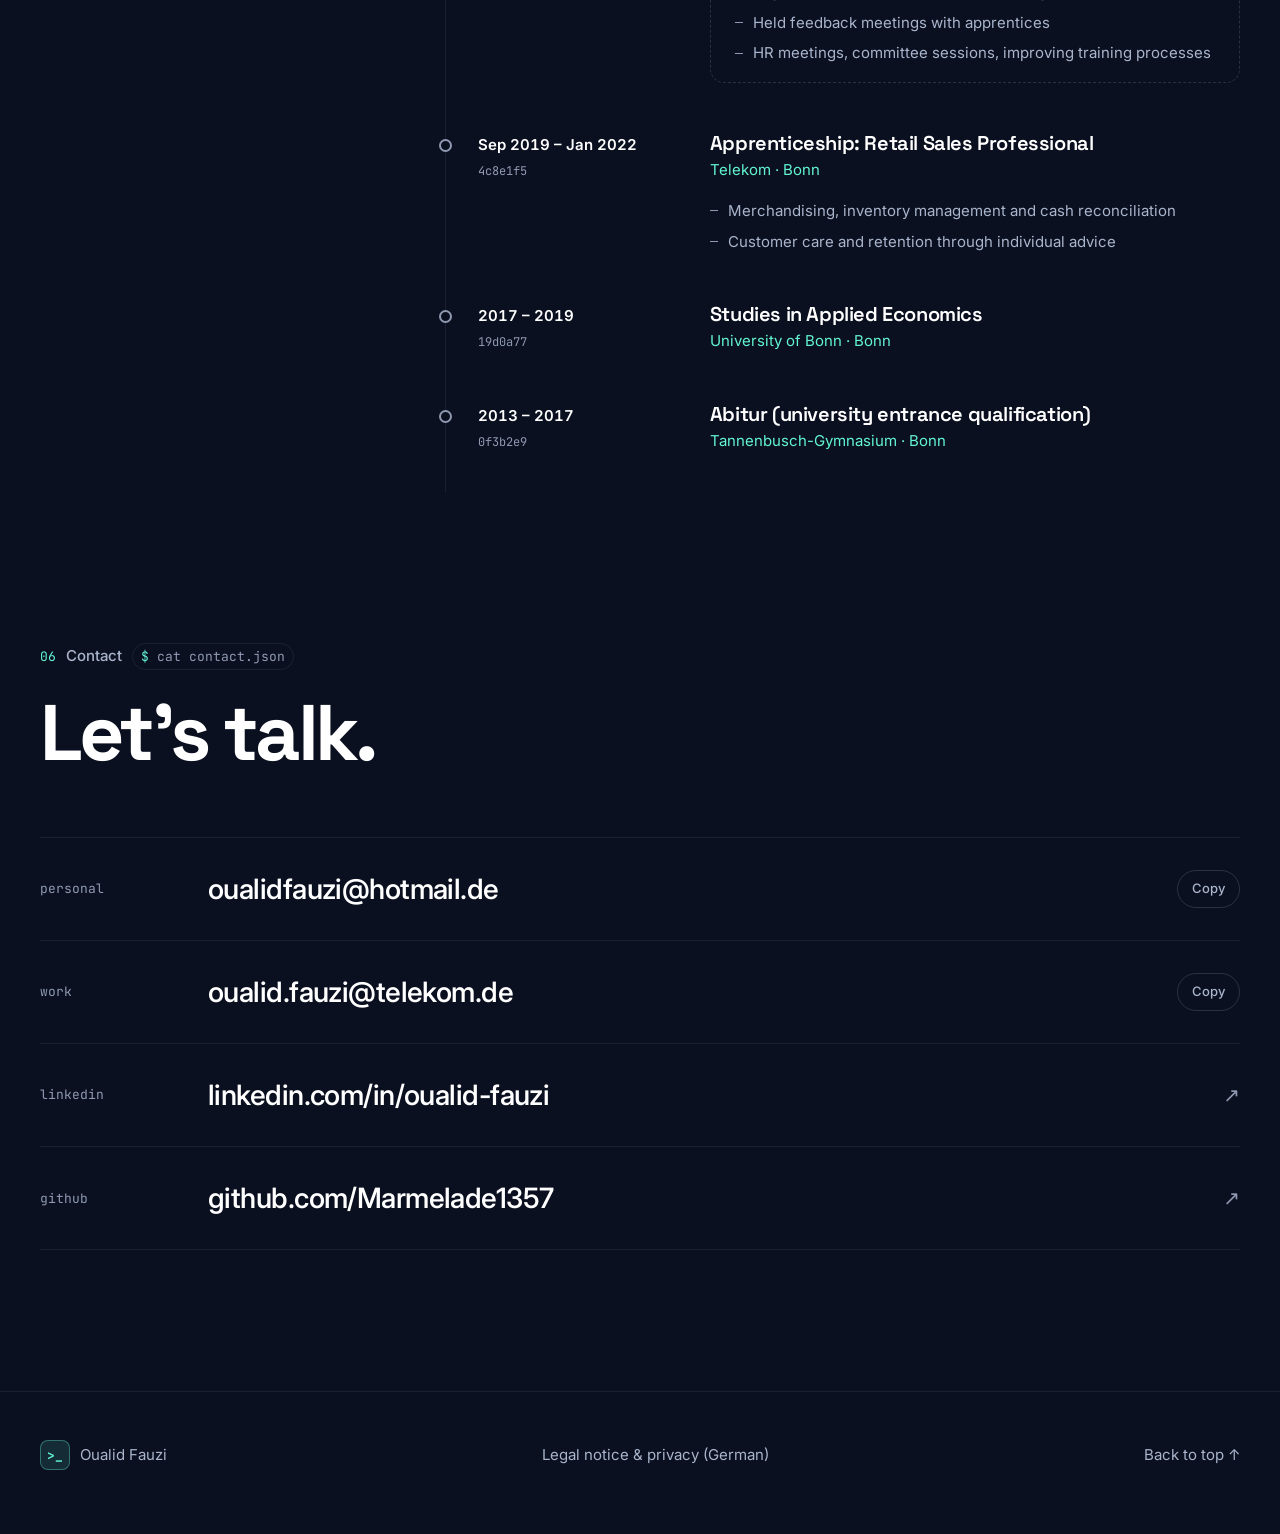
==== commit 847d0d2a: "Einheitliches Design: Navy, Mint, Violett, Gold und Space Grotesk auf der ganzen Seite - Design-Toke" ====
--- a/public/en/index.html
+++ b/public/en/index.html
@@ -16,7 +16,7 @@
 <meta property="og:locale" content="en_GB">
 <meta property="og:locale:alternate" content="de_DE">
 <meta name="twitter:card" content="summary_large_image">
-<meta name="theme-color" content="#0f1113">
+<meta name="theme-color" content="#0b1020">
 <link rel="canonical" href="https://oualid.de/en/">
 <link rel="alternate" hreflang="de" href="https://oualid.de/">
 <link rel="alternate" hreflang="en" href="https://oualid.de/en/">
@@ -91,7 +91,7 @@
         <span class="pg-ach"><span class="pg-ach-icon">🏆</span> Achievements <b class="pg-ach-count">0/1</b></span>
       </div>
       <div class="pg-toast" role="status" aria-live="polite"></div>
-      <figcaption id="pg-caption" class="visually-hidden">Interactive 3D diorama in the style of Last Arrow: goblins march from the enemy castle to your castle while the towers shoot arrows. Plus a retro PC, a 3D printer and a rubber duck in the courtyard.</figcaption>
+      <figcaption id="pg-caption" class="visually-hidden">Interactive 3D diorama in the style of Last Arrow: goblins march from the enemy castle to your castle while the towers shoot arrows. Plus a retro PC, a 3D printer and a rubber duck on a little pond.</figcaption>
     </figure>
   </div>
 </section>
--- a/public/css/style.css
+++ b/public/css/style.css
@@ -20,22 +20,23 @@
 /* ---------- Design-Tokens ---------- */
 :root {
   /* Farben */
-  --bg: #0f1113;            /* tiefes Anthrazit */
-  --bg-2: #121518;
-  --surface-1: #15181c;     /* Karten */
-  --surface-2: #1a1e23;     /* Karten erhöht / Hover */
-  --surface-3: #22272d;     /* Inputs, Chips */
-  --line: rgba(255, 255, 255, 0.07);
-  --line-strong: rgba(255, 255, 255, 0.13);
-  --text: #ecebe6;          /* gebrochenes Weiß */
-  --text-2: #a7acb1;        /* Sekundärtext */
-  --text-3: #858b91;        /* Metadaten */
-  --accent: #4fdc85;        /* Grün */
-  --accent-hover: #6be89a;
-  --accent-ink: #062814;    /* Text auf Grün */
-  --accent-soft: rgba(79, 220, 133, 0.12);
-  --accent-line: rgba(79, 220, 133, 0.35);
-  --warn: #e8b84a;
+  --bg: #0b1020;            /* tiefes Navy (Playground-Palette) */
+  --bg-2: #0e1428;
+  --surface-1: #121a2e;     /* Karten */
+  --surface-2: #151d32;     /* Karten erhöht / Hover */
+  --surface-3: #1c2640;     /* Inputs, Chips */
+  --line: rgba(169, 181, 204, 0.10);
+  --line-strong: rgba(169, 181, 204, 0.20);
+  --text: #ffffff;
+  --text-2: #a9b5cc;        /* Sekundärtext */
+  --text-3: #8f9ab2;        /* Metadaten */
+  --accent: #62f5d2;        /* Mint */
+  --accent-hover: #8cf8df;
+  --accent-ink: #04211a;    /* Text auf Mint */
+  --accent-soft: rgba(98, 245, 210, 0.12);
+  --accent-line: rgba(98, 245, 210, 0.35);
+  --warn: #ffbf69;           /* Gold */
+  --violet: #a78bfa;
 
   /* Typografie */
   --font-sans: "Inter", ui-sans-serif, system-ui, -apple-system, "Segoe UI", Roboto, sans-serif;
@@ -83,7 +84,7 @@
 a:hover { color: var(--accent); text-decoration-color: var(--accent); }
 :focus-visible { outline: 2px solid var(--accent); outline-offset: 3px; border-radius: 4px; }
 ::selection { background: var(--accent); color: var(--accent-ink); }
-h1, h2, h3 { margin: 0; font-weight: 650; letter-spacing: -0.02em; }
+h1, h2, h3 { margin: 0; font-family: var(--font-display); font-weight: 650; letter-spacing: -0.02em; }
 p { margin: 0; }
 ul, ol { margin: 0; padding: 0; }
 pre { margin: 0; font: inherit; }
@@ -103,10 +104,10 @@
 /* ---------- Header / Navigation ---------- */
 .site-header {
   position: sticky; top: 0; z-index: 50; height: var(--header-h);
-  background: rgba(15, 17, 19, 0.72); backdrop-filter: saturate(140%) blur(14px); -webkit-backdrop-filter: saturate(140%) blur(14px);
+  background: rgba(11, 16, 32, 0.72); backdrop-filter: saturate(140%) blur(14px); -webkit-backdrop-filter: saturate(140%) blur(14px);
   border-bottom: 1px solid transparent; transition: border-color var(--dur), background var(--dur);
 }
-.site-header.is-scrolled { border-bottom-color: var(--line); background: rgba(15, 17, 19, 0.86); }
+.site-header.is-scrolled { border-bottom-color: var(--line); background: rgba(11, 16, 32, 0.86); }
 .header-inner { height: 100%; display: flex; align-items: center; justify-content: space-between; gap: var(--space-5); }
 .brand { display: inline-flex; align-items: center; gap: 10px; text-decoration: none; font-family: var(--font-mono); font-size: var(--fs-sm); color: var(--text); }
 .brand:hover { color: var(--text); }
@@ -140,8 +141,8 @@
   font-size: var(--fs-sm); font-weight: 600; text-decoration: none; border: 1px solid transparent;
   transition: transform var(--dur-fast) var(--ease-out), background var(--dur-fast), border-color var(--dur-fast), color var(--dur-fast), box-shadow var(--dur);
 }
-.btn-primary { background: var(--accent); color: var(--accent-ink); box-shadow: 0 10px 30px -12px rgba(79, 220, 133, 0.55); }
-.btn-primary:hover { color: var(--accent-ink); background: var(--accent-hover); transform: translateY(-1px); box-shadow: 0 14px 34px -12px rgba(79, 220, 133, 0.7); }
+.btn-primary { background: var(--accent); color: var(--accent-ink); box-shadow: 0 10px 30px -12px rgba(98, 245, 210, 0.55); }
+.btn-primary:hover { color: var(--accent-ink); background: var(--accent-hover); transform: translateY(-1px); box-shadow: 0 14px 34px -12px rgba(98, 245, 210, 0.7); }
 .btn-ghost { color: var(--text); border-color: var(--line-strong); }
 .btn-ghost:hover { color: var(--text); border-color: var(--text-3); background: rgba(255,255,255,0.03); }
 .btn:active { transform: translateY(0) scale(0.98); }
@@ -154,7 +155,7 @@
 
 .badge {
   display: inline-flex; align-items: center; gap: 8px; padding: 5px 12px; border-radius: var(--r-pill);
-  font-family: var(--font-mono); font-size: var(--fs-xs); color: var(--text-2); border: 1px solid var(--line-strong); background: rgba(15,17,19,0.6);
+  font-family: var(--font-mono); font-size: var(--fs-xs); color: var(--text-2); border: 1px solid var(--line-strong); background: rgba(11, 16, 32,0.6);
 }
 .badge-live { color: var(--accent); border-color: var(--accent-line); background: var(--accent-soft); }
 .status-dot { width: 7px; height: 7px; border-radius: 50%; background: var(--accent); box-shadow: 0 0 0 3px var(--accent-soft); flex: none; }
@@ -186,7 +187,7 @@
 /* dezenter Lichtreflex, folgt dem Mauszeiger (js/main.js setzt --mx/--my) */
 .card::before {
   content: ""; position: absolute; inset: 0; border-radius: inherit; z-index: -1; pointer-events: none; opacity: 0; transition: opacity var(--dur);
-  background: radial-gradient(420px circle at var(--mx, 50%) var(--my, 0%), rgba(79, 220, 133, 0.07), transparent 60%);
+  background: radial-gradient(420px circle at var(--mx, 50%) var(--my, 0%), rgba(98, 245, 210, 0.07), transparent 60%);
 }
 .card:hover { border-color: var(--line-strong); }
 .card:hover::before { opacity: 1; }
@@ -446,12 +447,12 @@
 /* Terminal */
 .terminal {
   border: 1px solid var(--line-strong); border-radius: var(--r-lg); overflow: hidden;
-  background: linear-gradient(180deg, #161a1e, #111417);
+  background: linear-gradient(180deg, #151d32, #10172b);
   box-shadow: 0 40px 100px -40px rgba(0,0,0,0.9), 0 0 0 1px rgba(255,255,255,0.02) inset;
   font-family: var(--font-mono); font-size: 13px; line-height: 1.65;
 }
 .terminal-bar { display: flex; align-items: center; gap: 7px; padding: 12px 16px; border-bottom: 1px solid var(--line); background: rgba(255,255,255,0.02); }
-.terminal-bar .dot { width: 11px; height: 11px; border-radius: 50%; background: #2d3238; }
+.terminal-bar .dot { width: 11px; height: 11px; border-radius: 50%; background: #2a3550; }
 .terminal-title { margin-left: 8px; color: var(--text-3); font-size: 12px; }
 .terminal-body { padding: 18px 20px 20px; }
 .boot { list-style: none; color: var(--text-3); margin-bottom: 14px; font-size: 12px; }
@@ -471,7 +472,7 @@
 .duck { color: var(--warn); font-weight: 700; line-height: 1.25; font-size: 13px; }
 .nf-info { min-width: 0; }
 .neofetch dl { margin: 0; min-width: 0; }
-.neofetch dt { display: inline; color: #8ab4ff; font-weight: 700; }
+.neofetch dt { display: inline; color: var(--violet); font-weight: 700; }
 .neofetch dt::after { content: ": "; }
 .neofetch dd { display: inline; margin: 0; color: var(--text); }
 .nf-head { font-weight: 700; color: var(--text); margin-bottom: 4px; }
@@ -486,7 +487,7 @@
 .console-in input { flex: 1; min-width: 0; background: transparent; border: 0; color: var(--text); font: inherit; caret-color: var(--accent); padding: 6px 0; }
 .console-in input:focus { outline: none; }
 .console-in:focus-within { box-shadow: 0 1px 0 var(--accent-line); }
-.console-in input::placeholder { color: #6b7279; }
+.console-in input::placeholder { color: #8f9ab2; }
 .console-chips { display: flex; gap: 6px; flex-wrap: wrap; margin-top: 12px; }
 .console-chips button {
   font: 12px var(--font-mono); color: var(--text-2); background: rgba(255,255,255,0.03); border: 1px solid var(--line-strong);
@@ -498,7 +499,7 @@
 .la { position: relative; isolation: isolate; }
 .la::before {
   content: ""; position: absolute; left: 0; right: 0; top: calc(var(--section-y) * 0.6); height: 900px; z-index: -1; pointer-events: none;
-  background: radial-gradient(700px 420px at 80% 30%, rgba(242, 170, 75, 0.07), transparent 70%), radial-gradient(600px 400px at 10% 70%, rgba(79, 220, 133, 0.05), transparent 70%);
+  background: radial-gradient(700px 420px at 80% 30%, rgba(242, 170, 75, 0.07), transparent 70%), radial-gradient(600px 400px at 10% 70%, rgba(98, 245, 210, 0.05), transparent 70%);
 }
 .la-hero { display: grid; grid-template-columns: minmax(0, 1fr) minmax(0, 1.05fr); gap: clamp(32px, 5vw, 72px); align-items: start; margin-bottom: clamp(20px, 3vw, 32px); }
 .la-title { font-size: var(--fs-2xl); line-height: 1; letter-spacing: -0.045em; font-weight: 700; margin: var(--space-5) 0 var(--space-3); }
@@ -522,18 +523,18 @@
 .video-empty { position: absolute; inset: 0; display: grid; place-items: center; }
 .video-play {
   position: absolute; inset: 0; width: 100%; border: 0; cursor: pointer; color: var(--text);
-  background: linear-gradient(180deg, rgba(15,17,19,0.15), rgba(15,17,19,0.55)); display: grid; place-items: center; text-align: center; padding: 16px;
+  background: linear-gradient(180deg, rgba(11, 16, 32,0.15), rgba(11, 16, 32,0.55)); display: grid; place-items: center; text-align: center; padding: 16px;
   transition: background var(--dur);
 }
-.video-play:hover { background: linear-gradient(180deg, rgba(15,17,19,0.05), rgba(15,17,19,0.45)); }
+.video-play:hover { background: linear-gradient(180deg, rgba(11, 16, 32,0.05), rgba(11, 16, 32,0.45)); }
 .video-play b {
   display: grid; place-items: center; width: 72px; height: 72px; margin: 0 auto 12px; border-radius: 50%;
   background: var(--accent); color: var(--accent-ink); font-size: 24px; padding-left: 4px;
-  box-shadow: 0 0 0 10px rgba(79, 220, 133, 0.18); transition: transform var(--dur) var(--ease-out);
+  box-shadow: 0 0 0 10px rgba(98, 245, 210, 0.18); transition: transform var(--dur) var(--ease-out);
 }
 .video-play:hover b { transform: scale(1.06); }
 .video-play > span { font-weight: 600; font-size: var(--fs-base); text-shadow: 0 1px 8px rgba(0,0,0,0.5); }
-.video-play small { display: block; font-weight: 400; color: rgba(236,235,230,0.9); font-size: var(--fs-xs); margin-top: 4px; }
+.video-play small { display: block; font-weight: 400; color: rgba(255, 255, 255, 0.9); font-size: var(--fs-xs); margin-top: 4px; }
 .video iframe { position: absolute; inset: 0; width: 100%; height: 100%; border: 0; }
 .game-box { border: 1px solid var(--line); border-radius: var(--r-lg); background: var(--surface-1); overflow: hidden; }
 .game-head { display: flex; justify-content: space-between; gap: 12px; flex-wrap: wrap; padding: 10px 16px; border-bottom: 1px solid var(--line); }
@@ -568,7 +569,7 @@
 .grep .mono-label::before { content: "$ "; color: var(--accent); }
 .grep input { width: 220px; max-width: 46vw; background: transparent; border: 0; color: var(--text); font: var(--fs-sm) var(--font-mono); padding: 6px 8px; }
 .grep input:focus { outline: none; }
-.grep input::placeholder { color: #6b7279; }
+.grep input::placeholder { color: #8f9ab2; }
 .chips { display: flex; flex-wrap: wrap; gap: 6px; }
 .chip {
   padding: 8px 14px; border-radius: var(--r-pill); border: 1px solid var(--line-strong); background: transparent; color: var(--text-2);
@@ -597,9 +598,9 @@
 .card-links { display: flex; flex-wrap: wrap; gap: var(--space-5); padding-top: var(--space-4); }
 .live-pill { font-family: var(--font-mono); font-size: 11px; color: var(--accent-ink); background: var(--accent); border-radius: var(--r-pill); padding: 1px 8px; }
 .card-text { display: flex; flex-direction: column; }
-.card-accent { background: radial-gradient(500px 260px at 100% 0%, rgba(79, 220, 133, 0.10), transparent 70%), linear-gradient(180deg, var(--surface-2), var(--surface-1)); border-color: var(--accent-line); }
+.card-accent { background: radial-gradient(500px 260px at 100% 0%, rgba(98, 245, 210, 0.10), transparent 70%), linear-gradient(180deg, var(--surface-2), var(--surface-1)); border-color: var(--accent-line); }
 .card-private { background: repeating-linear-gradient(135deg, rgba(255,255,255,0.015) 0 10px, transparent 10px 20px), var(--surface-1); }
-.perm { font-family: var(--font-mono); font-size: 11px; color: var(--warn); border: 1px solid rgba(232, 184, 74, 0.3); border-radius: var(--r-pill); padding: 0 8px; }
+.perm { font-family: var(--font-mono); font-size: 11px; color: var(--warn); border: 1px solid rgba(255, 191, 105, 0.3); border-radius: var(--r-pill); padding: 0 8px; }
 
 /* ---------- Über mich ---------- */
 #about .sec-title { max-width: 32ch; }
@@ -617,14 +618,14 @@
 /* 3D-Viewer */
 .viewer-stage {
   position: relative; flex: 1; min-height: 360px; border-radius: var(--r-lg); overflow: hidden; border: 1px solid var(--line);
-  background: radial-gradient(circle at 50% 38%, #20262d, var(--surface-1) 70%);
+  background: radial-gradient(circle at 50% 38%, #1c2640, var(--surface-1) 70%);
 }
 .viewer-stage canvas { position: absolute; inset: 0; width: 100% !important; height: 100% !important; display: block; touch-action: none; cursor: grab; }
 .viewer-stage canvas:active { cursor: grabbing; }
 .viewer-start {
   position: absolute; left: 50%; top: 50%; transform: translate(-50%, -50%); z-index: 2;
   font-weight: 600; font-size: var(--fs-sm); color: var(--accent-ink); background: var(--accent); border: 0; border-radius: var(--r-pill);
-  padding: 12px 22px; cursor: pointer; text-align: center; box-shadow: 0 10px 30px -10px rgba(79,220,133,.6);
+  padding: 12px 22px; cursor: pointer; text-align: center; box-shadow: 0 10px 30px -10px rgba(98, 245, 210,.6);
 }
 .viewer-start small { display: block; font-weight: 400; font-size: 11px; }
 .viewer-status { position: absolute; left: 0; right: 0; bottom: 16px; text-align: center; z-index: 2; color: var(--text-2); font-family: var(--font-mono); font-size: var(--fs-xs); }
@@ -641,7 +642,7 @@
 /* ---------- Interessen ---------- */
 .interests .card { display: flex; flex-direction: column; }
 .interests .card-title { font-size: var(--fs-lg); letter-spacing: -0.025em; }
-.card-feature { background: radial-gradient(600px 300px at 0% 100%, rgba(79, 220, 133, 0.09), transparent 70%), linear-gradient(180deg, var(--surface-2), var(--surface-1)); }
+.card-feature { background: radial-gradient(600px 300px at 0% 100%, rgba(98, 245, 210, 0.09), transparent 70%), linear-gradient(180deg, var(--surface-2), var(--surface-1)); }
 .interests .card-feature .card-title { font-size: var(--fs-xl); letter-spacing: -0.035em; }
 .card-feature p:not([class]) { font-size: var(--fs-base); max-width: 46ch; }
 .code-list { list-style: none; font-family: var(--font-mono); font-size: var(--fs-sm); color: var(--text); display: grid; gap: 8px; }
@@ -763,7 +764,7 @@
   .nav-toggle[aria-expanded="true"] .nav-toggle-bars::after { transform: translateY(-4.5px) rotate(-45deg); }
   .site-nav {
     position: absolute; left: 0; right: 0; top: var(--header-h); padding: var(--space-3) var(--gutter) var(--space-5);
-    background: rgba(15, 17, 19, 0.97); border-bottom: 1px solid var(--line);
+    background: rgba(11, 16, 32, 0.97); border-bottom: 1px solid var(--line);
     opacity: 0; visibility: hidden; transform: translateY(-6px); transition: opacity var(--dur), transform var(--dur) var(--ease-out), visibility 0s var(--dur);
   }
   .site-nav.is-open { opacity: 1; visibility: visible; transform: none; transition: opacity var(--dur), transform var(--dur) var(--ease-out); }
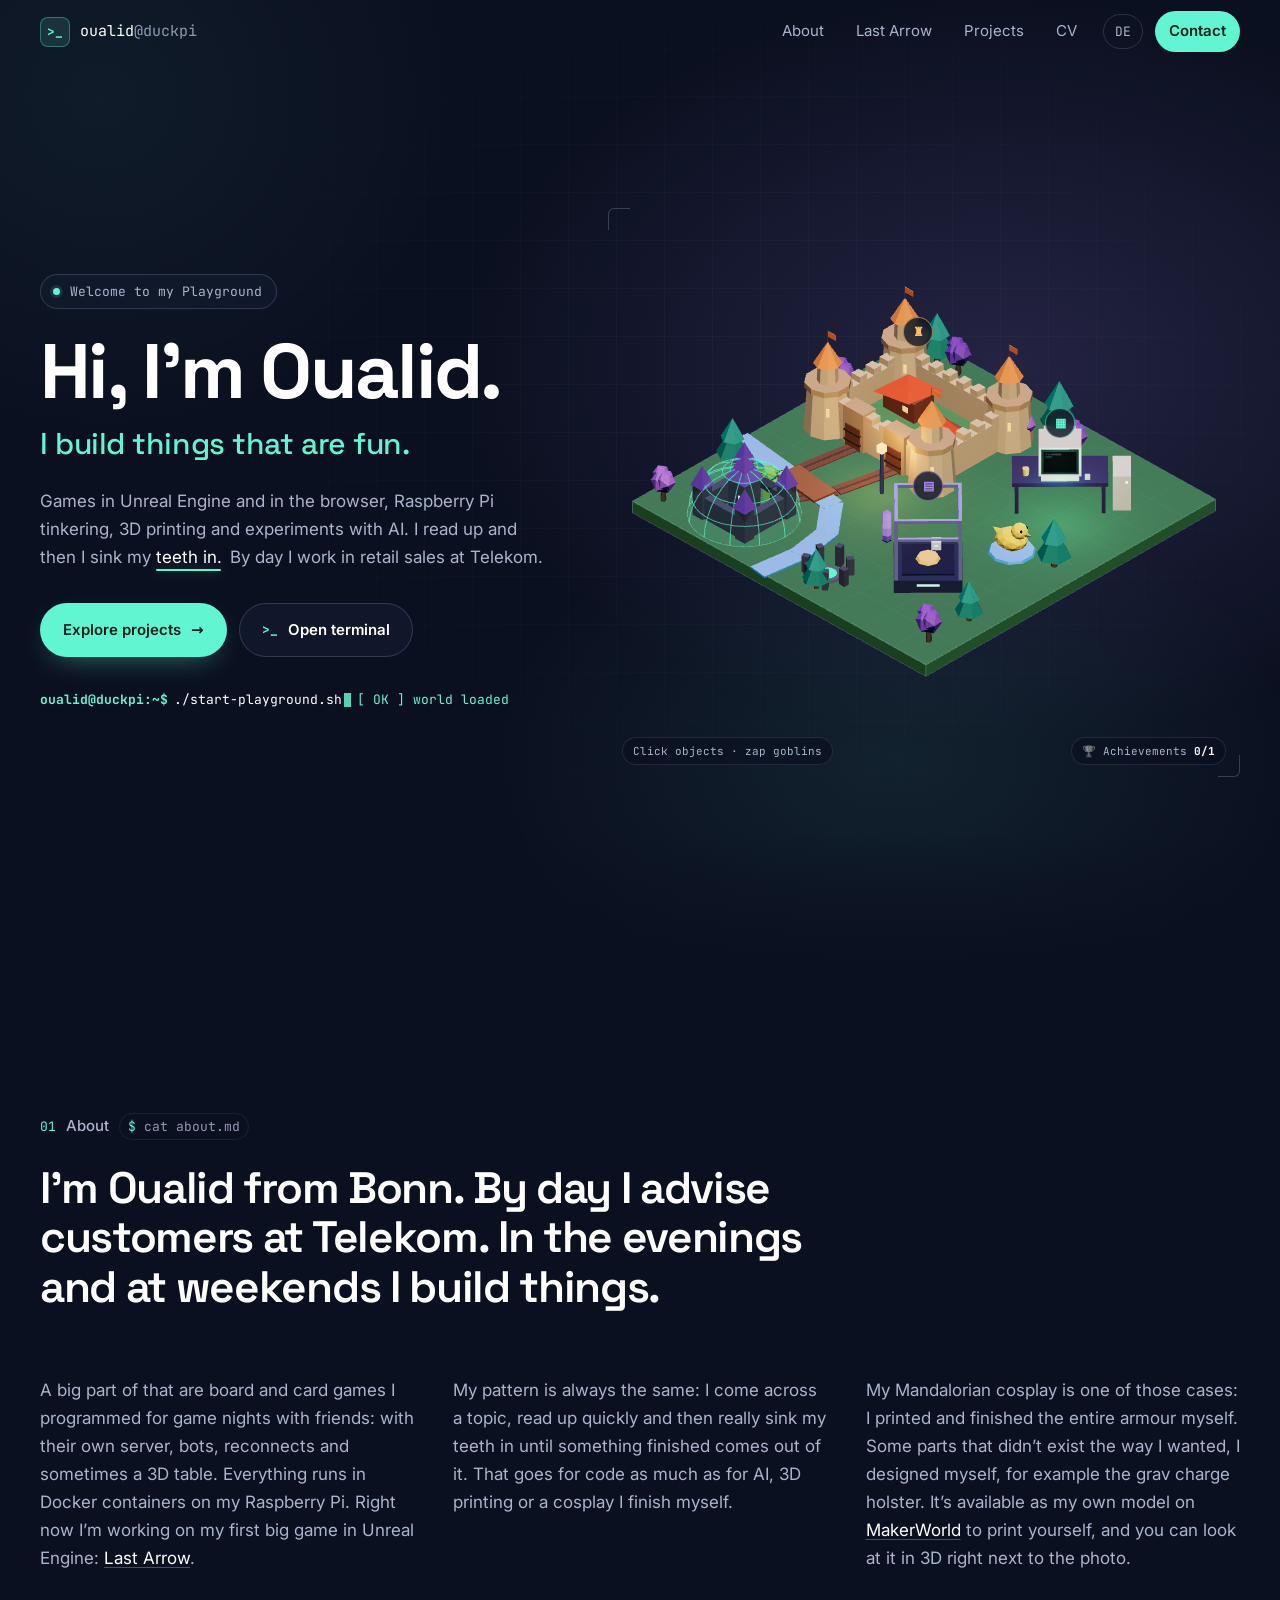
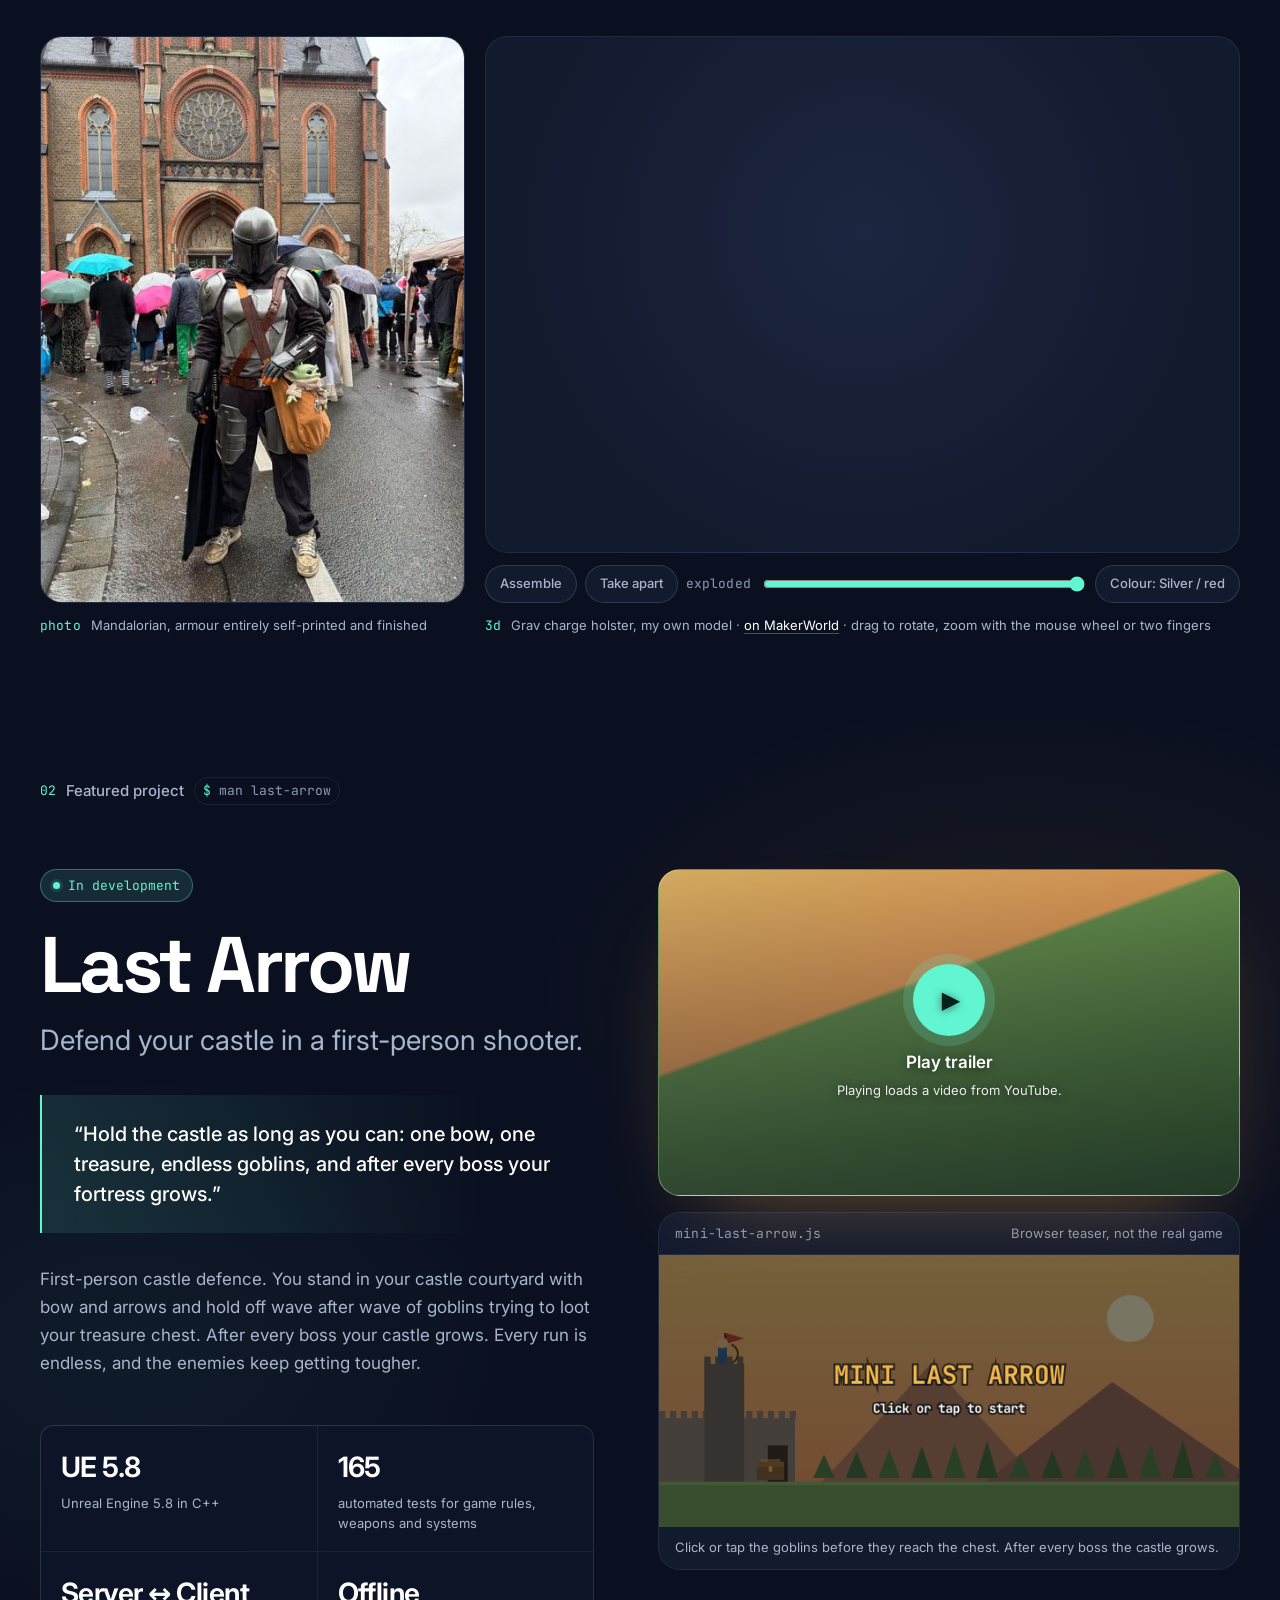
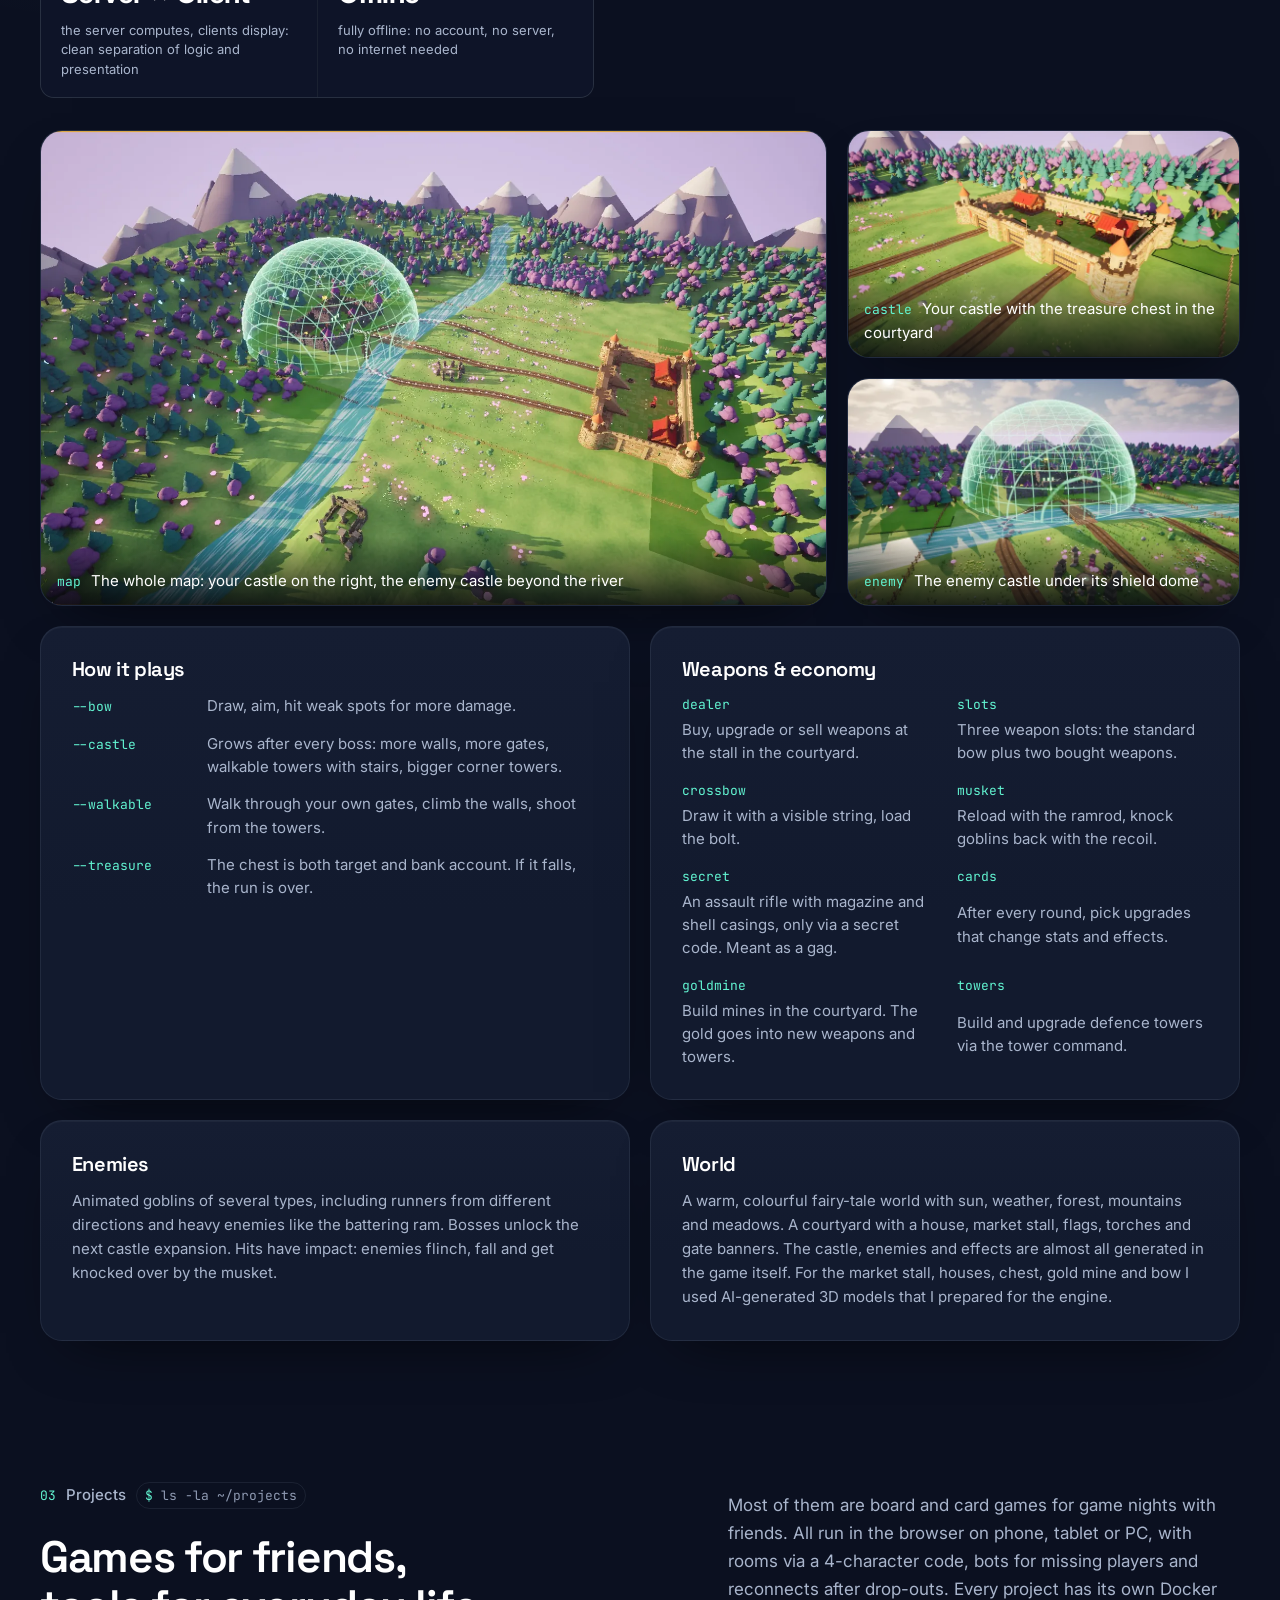
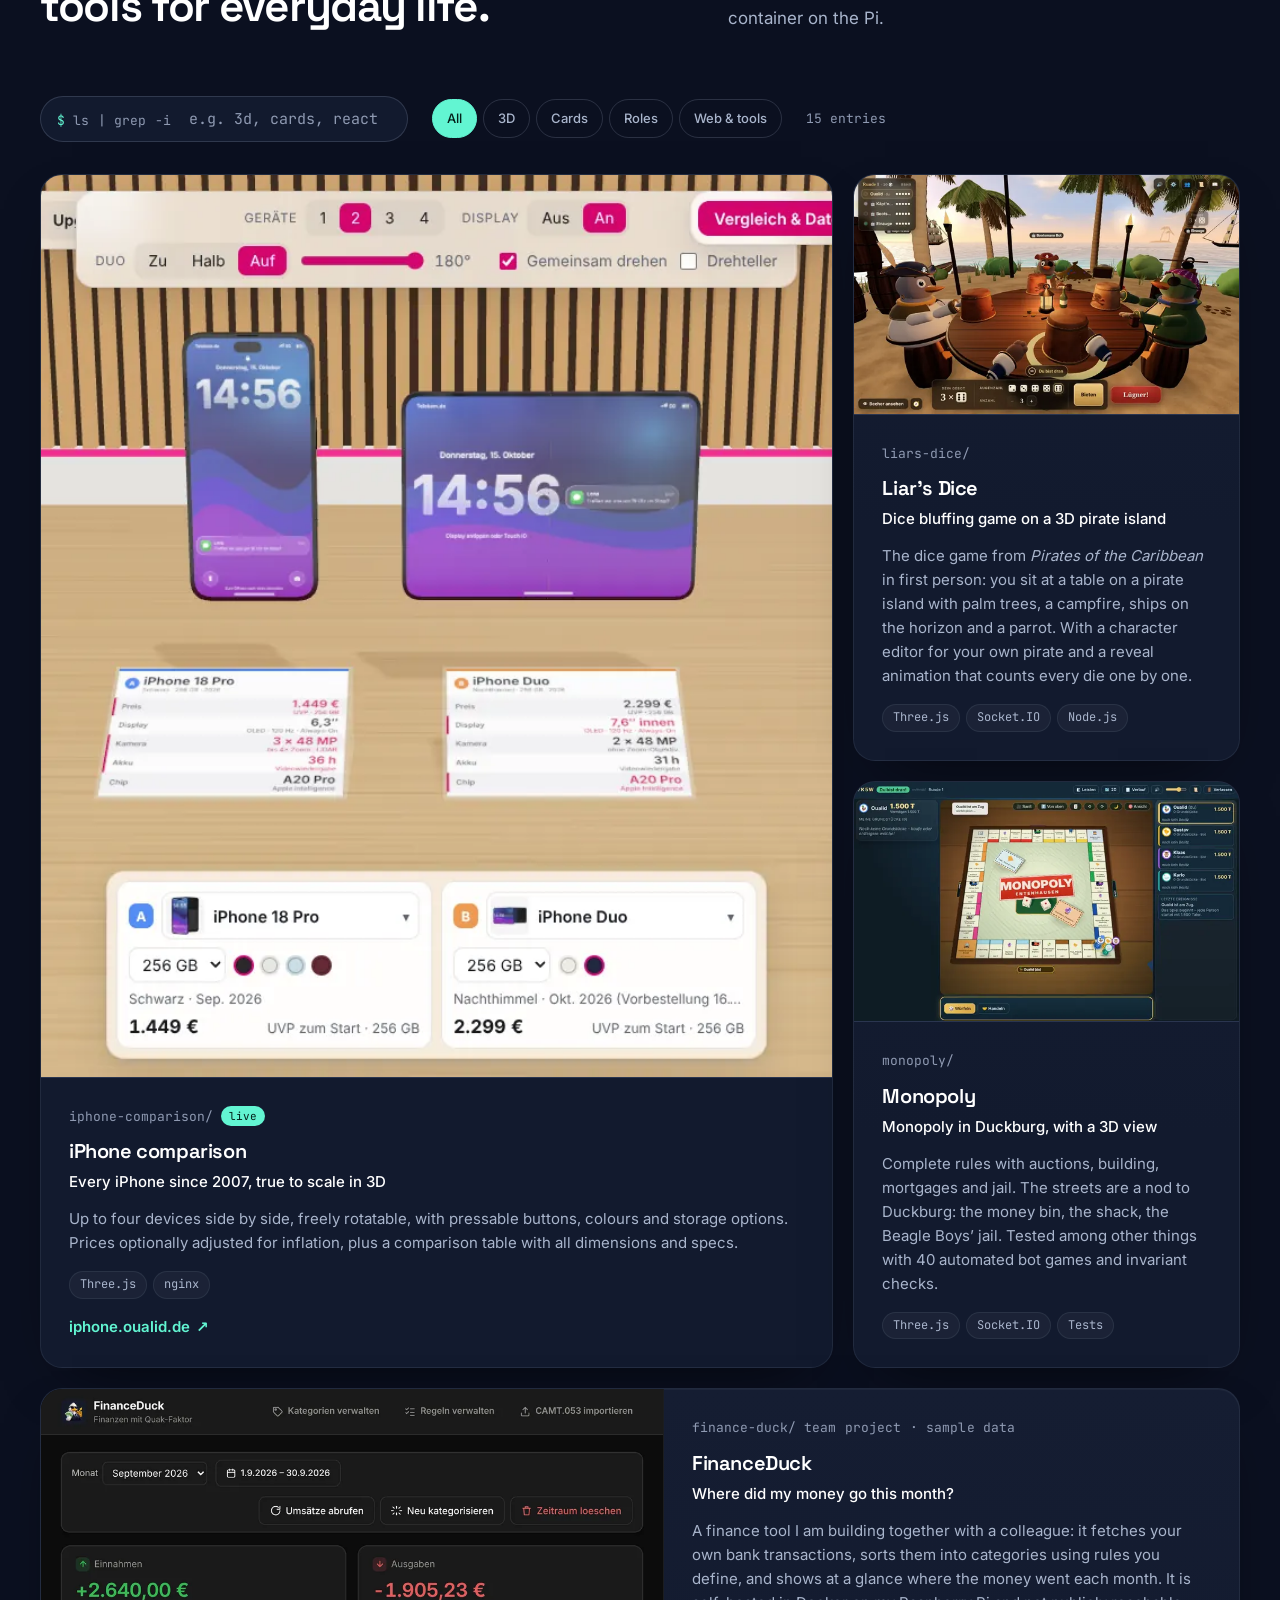
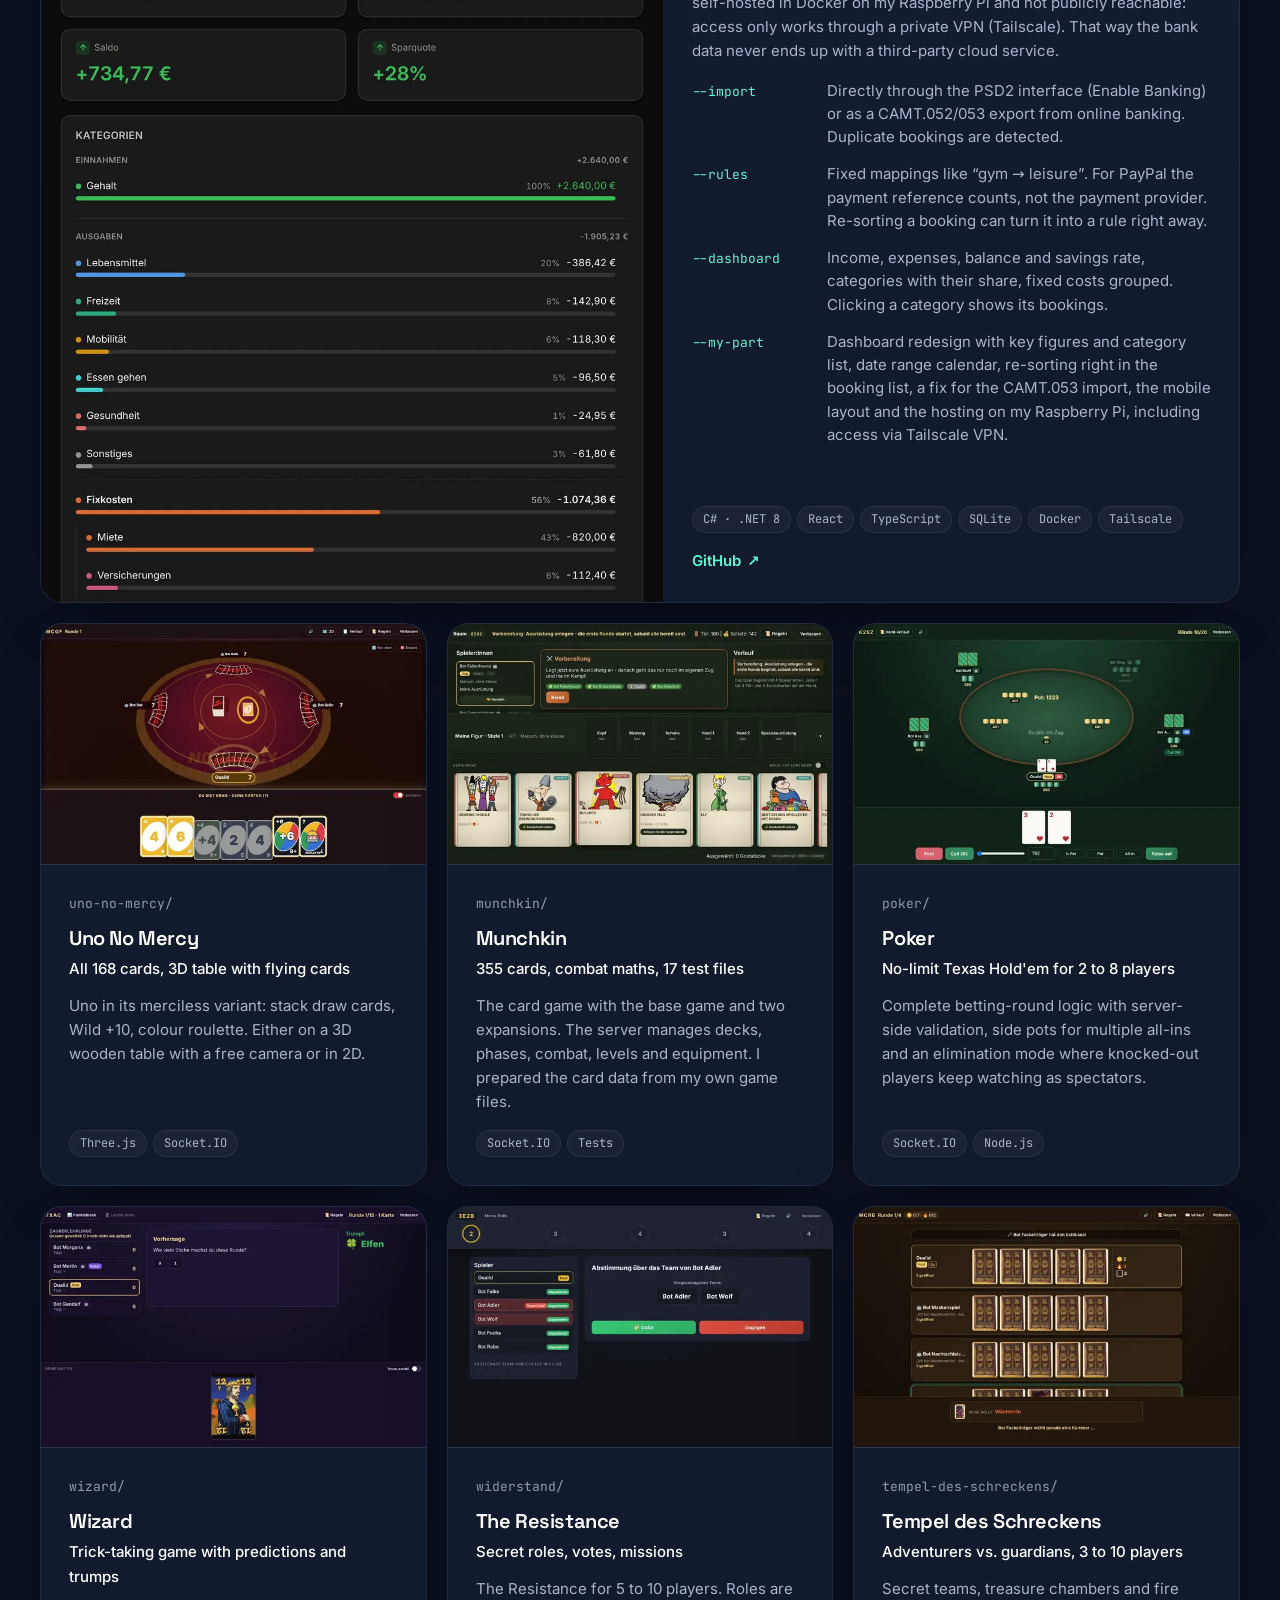
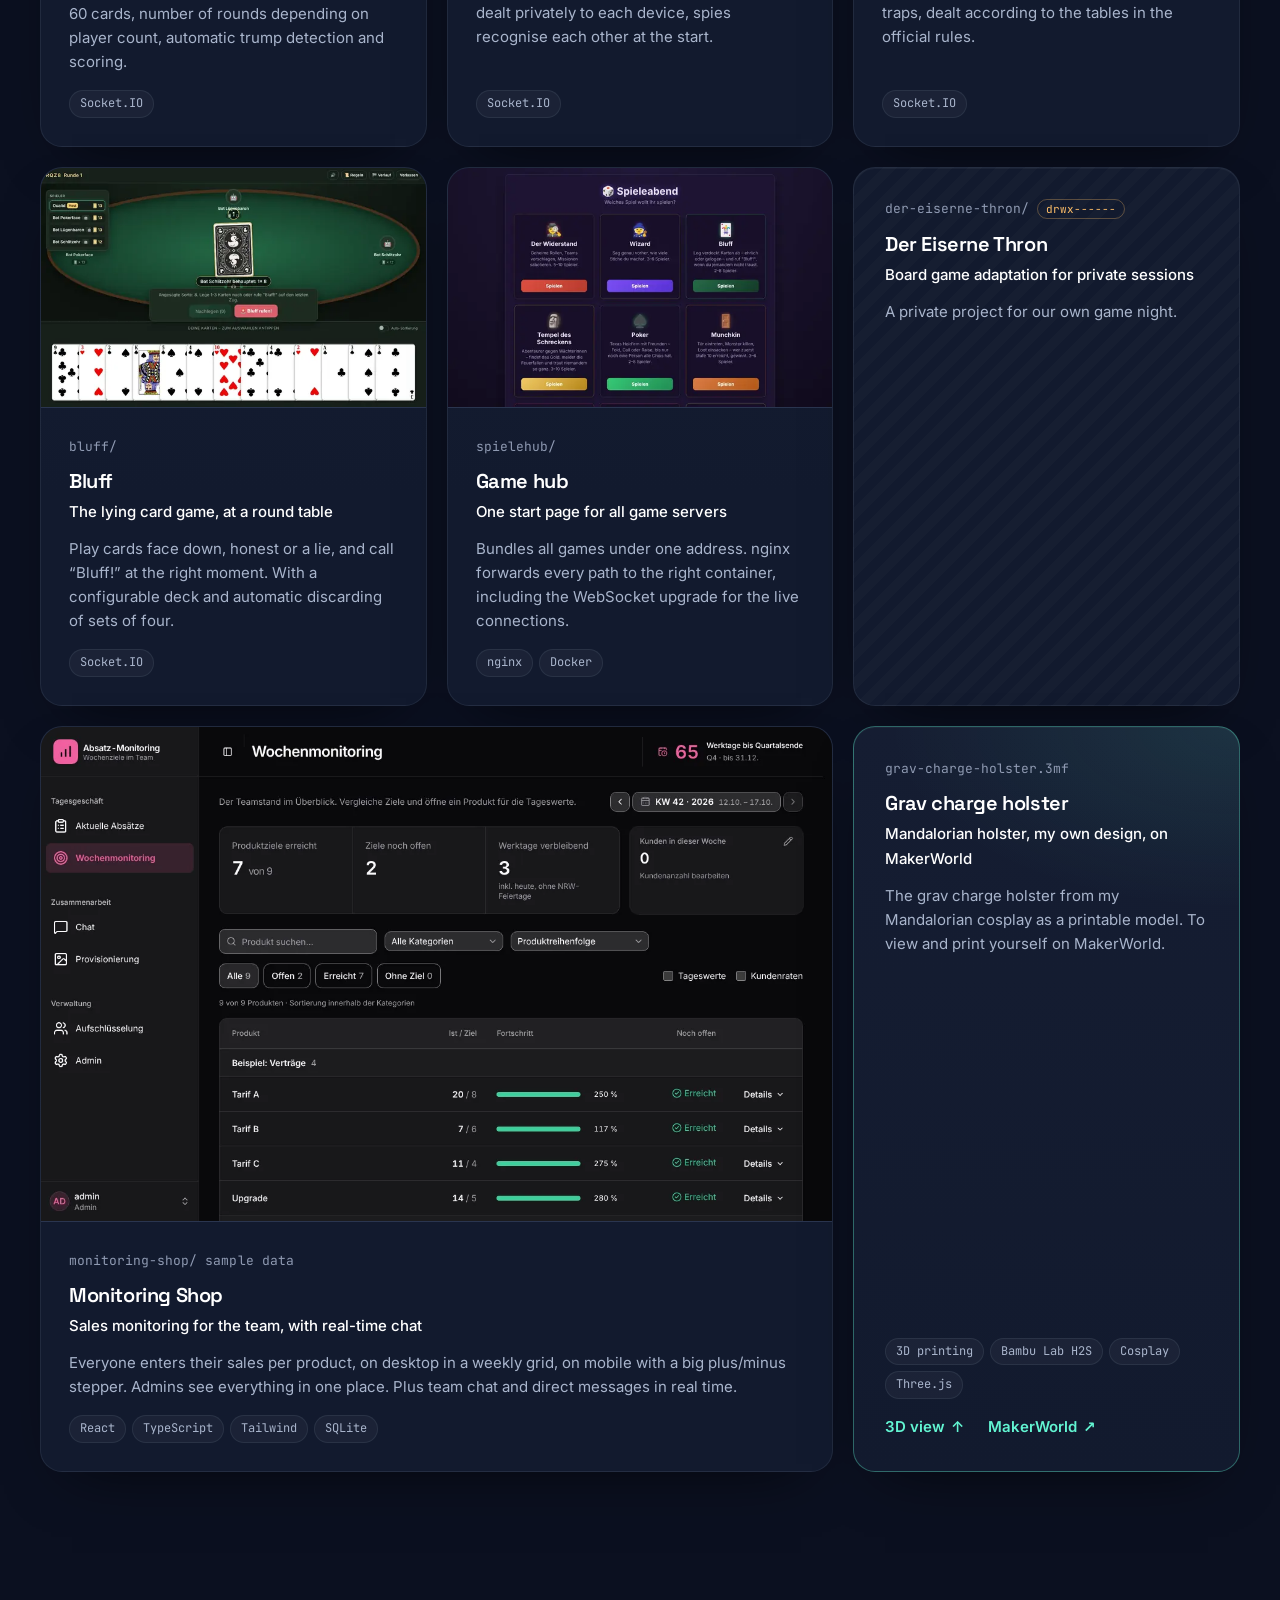
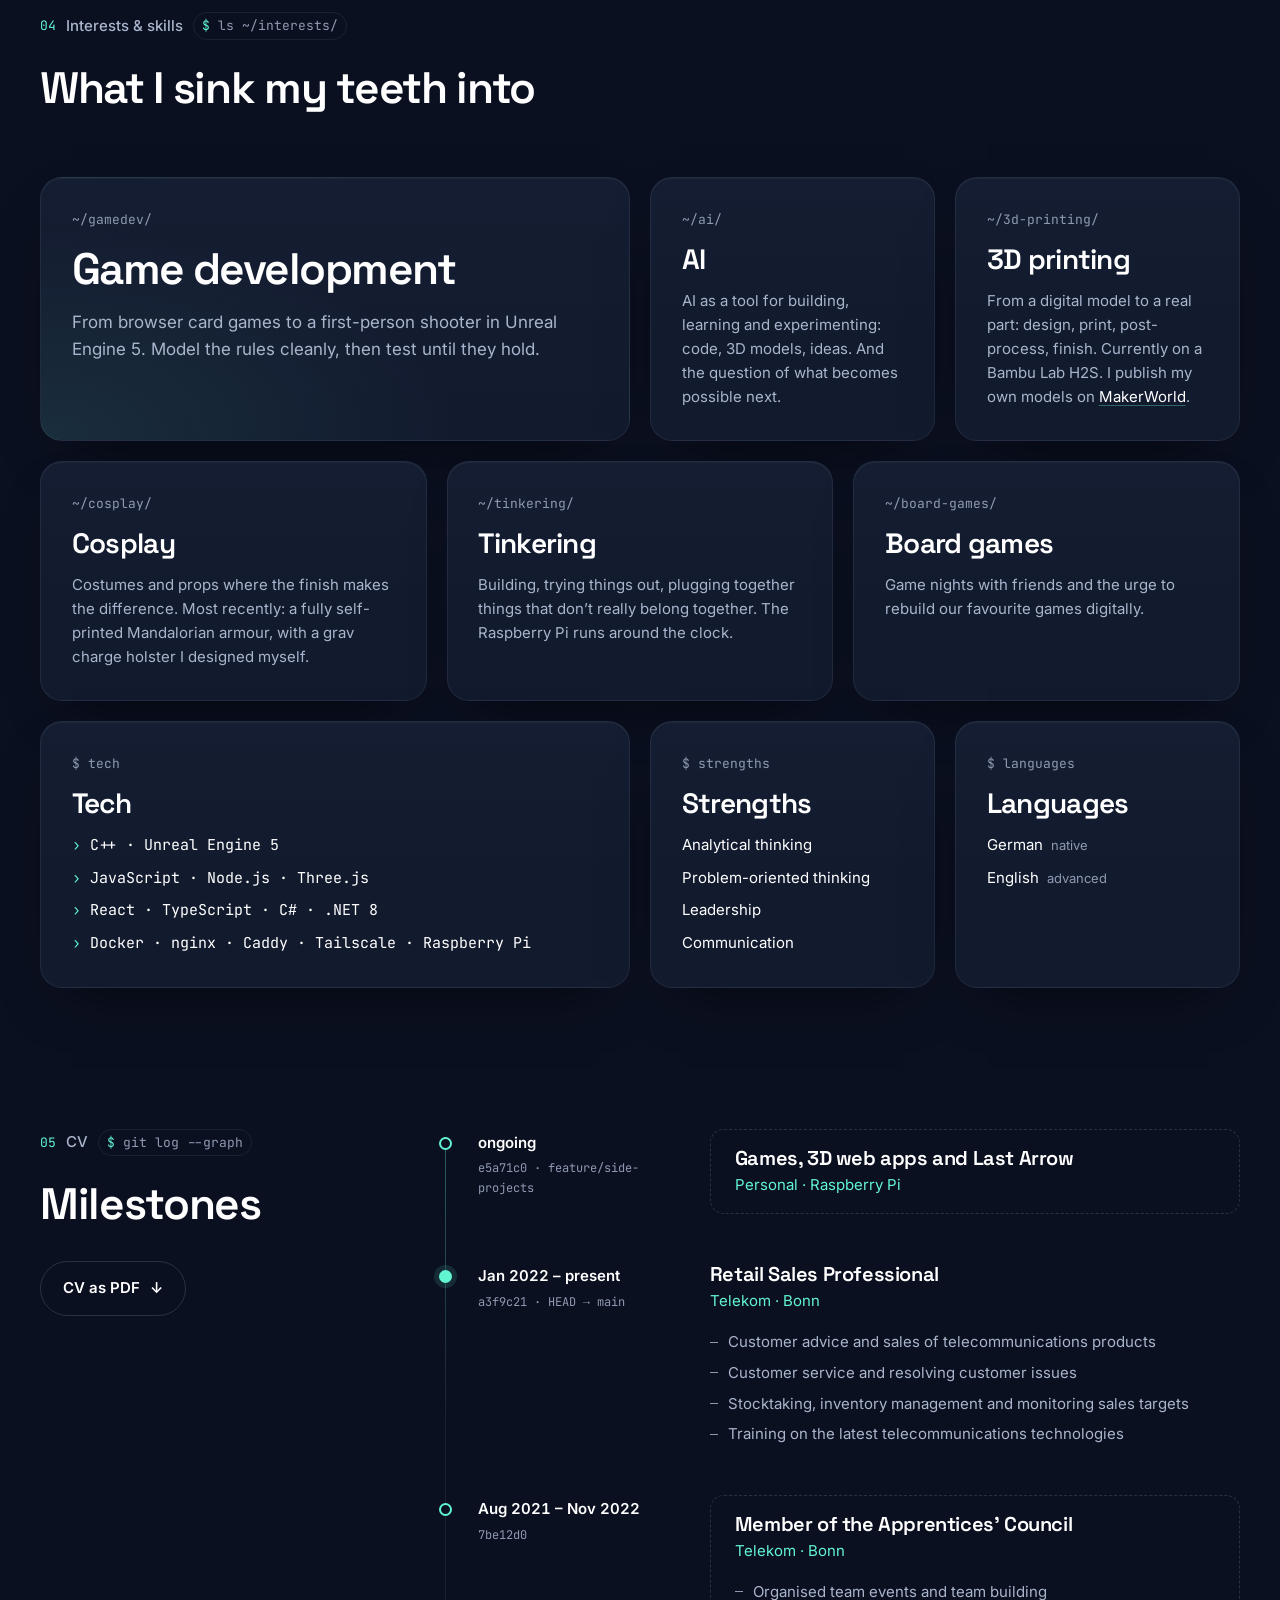
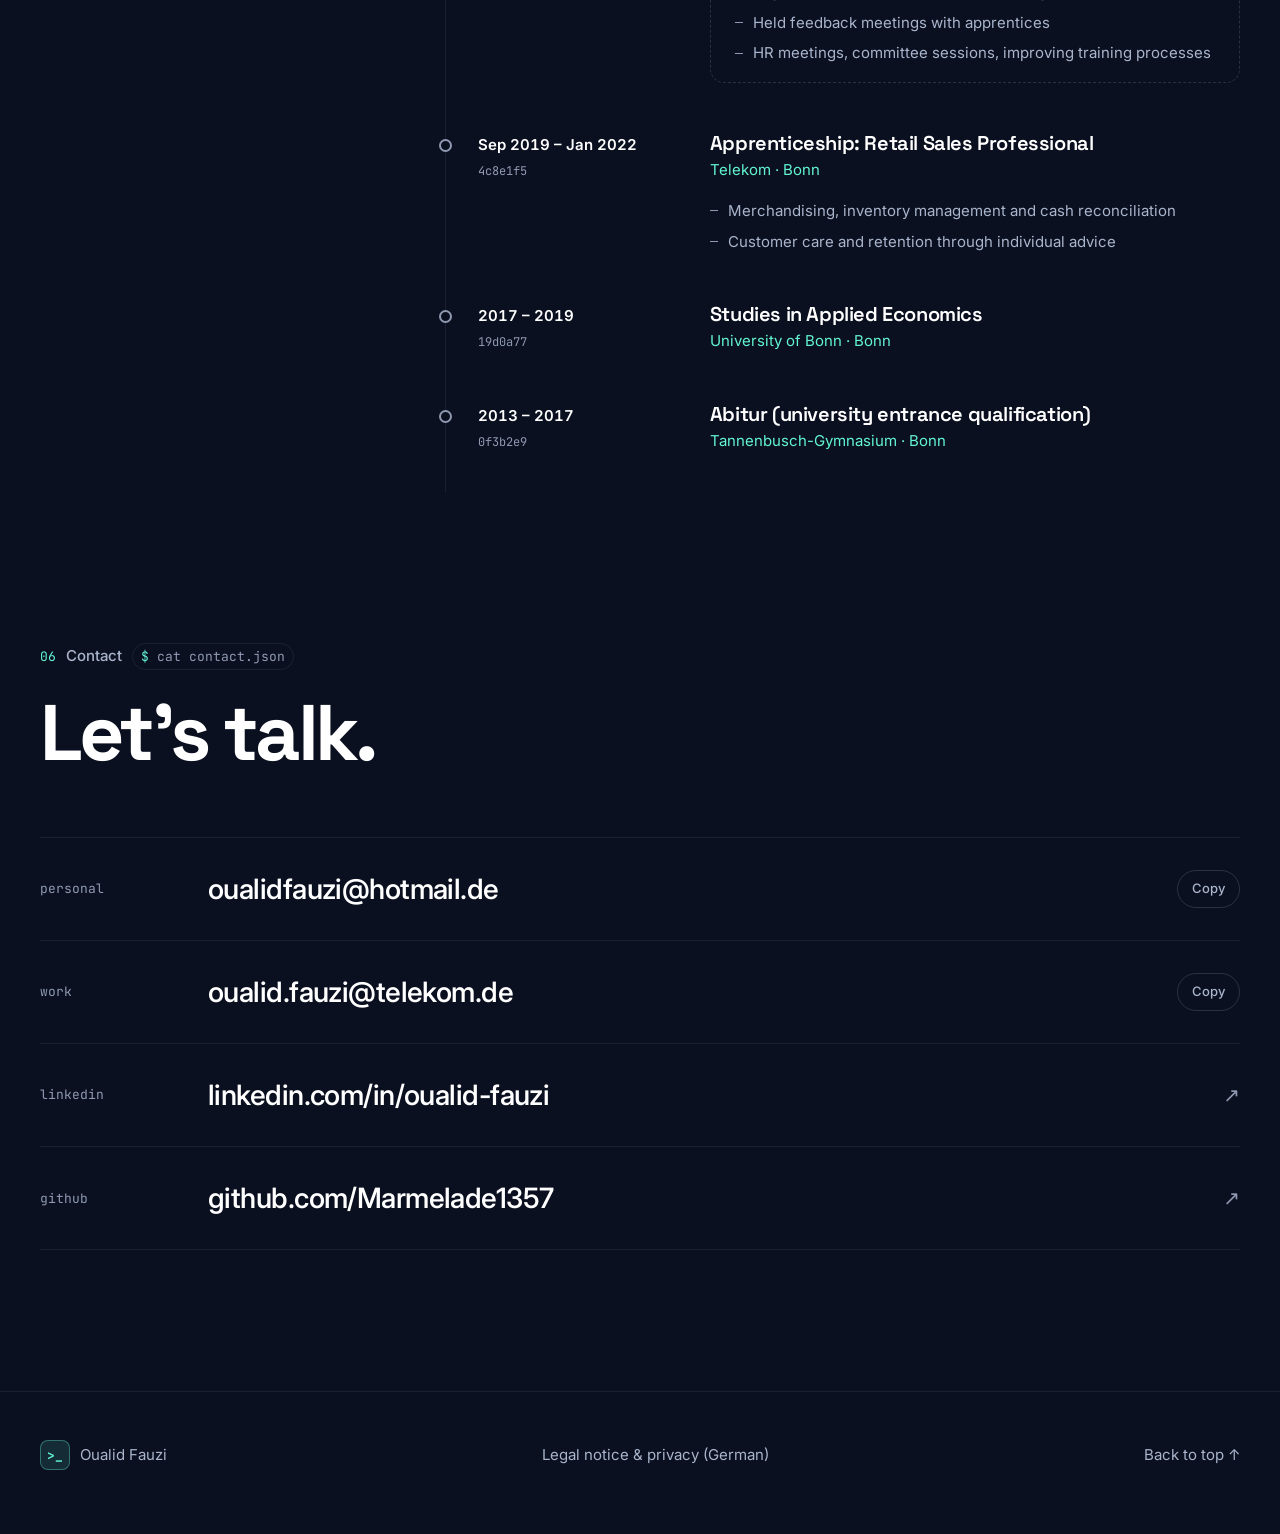
==== commit 783e714f: "Neues Vorschaubild für geteilte Links (DE/EN) mit der Playground-Insel Als JPG (ca. 65 KB), damit Wh" ====
--- a/public/en/index.html
+++ b/public/en/index.html
@@ -9,10 +9,10 @@
 <meta property="og:description" content="Games, AI, 3D printing and tinkering. Currently: Last Arrow.">
 <meta property="og:type" content="website">
 <meta property="og:url" content="https://oualid.de/en/">
-<meta property="og:image" content="https://oualid.de/og.png">
+<meta property="og:image" content="https://oualid.de/og-en.jpg">
 <meta property="og:image:width" content="1200">
 <meta property="og:image:height" content="630">
-<meta property="og:image:alt" content="oualid.de – I read up. Then I sink my teeth in. Last Arrow, games, AI, 3D printing, cosplay.">
+<meta property="og:image:alt" content="oualid.de – Hi, I’m Oualid. I build things that are fun. Next to it a 3D island with a castle, goblins, a retro PC and a 3D printer.">
 <meta property="og:locale" content="en_GB">
 <meta property="og:locale:alternate" content="de_DE">
 <meta name="twitter:card" content="summary_large_image">
@@ -21,7 +21,7 @@
 <link rel="alternate" hreflang="de" href="https://oualid.de/">
 <link rel="alternate" hreflang="en" href="https://oualid.de/en/">
 <link rel="alternate" hreflang="x-default" href="https://oualid.de/">
-<script type="application/ld+json">{"@context":"https://schema.org","@type":"Person","name":"Oualid Fauzi","url":"https://oualid.de/en/","image":"https://oualid.de/og.png","jobTitle":"Retail Sales Professional","worksFor":{"@type":"Organization","name":"Telekom"},"address":{"@type":"PostalAddress","addressLocality":"Bonn","addressCountry":"DE"},"knowsAbout":["Game development","Unreal Engine 5","C++","JavaScript","Three.js","3D printing","AI"],"sameAs":["https://www.linkedin.com/in/oualid-fauzi-630469218/","https://github.com/Marmelade1357","https://makerworld.com/de/models/2300726-grav-charge-mandalorian-holster"]}</script>
+<script type="application/ld+json">{"@context":"https://schema.org","@type":"Person","name":"Oualid Fauzi","url":"https://oualid.de/en/","image":"https://oualid.de/og.jpg","jobTitle":"Retail Sales Professional","worksFor":{"@type":"Organization","name":"Telekom"},"address":{"@type":"PostalAddress","addressLocality":"Bonn","addressCountry":"DE"},"knowsAbout":["Game development","Unreal Engine 5","C++","JavaScript","Three.js","3D printing","AI"],"sameAs":["https://www.linkedin.com/in/oualid-fauzi-630469218/","https://github.com/Marmelade1357","https://makerworld.com/de/models/2300726-grav-charge-mandalorian-holster"]}</script>
 <link rel="icon" href="../favicon.svg" type="image/svg+xml">
 <link rel="icon" href="../icons/icon-192.png" type="image/png" sizes="192x192">
 <link rel="apple-touch-icon" href="../icons/apple-touch-icon.png">
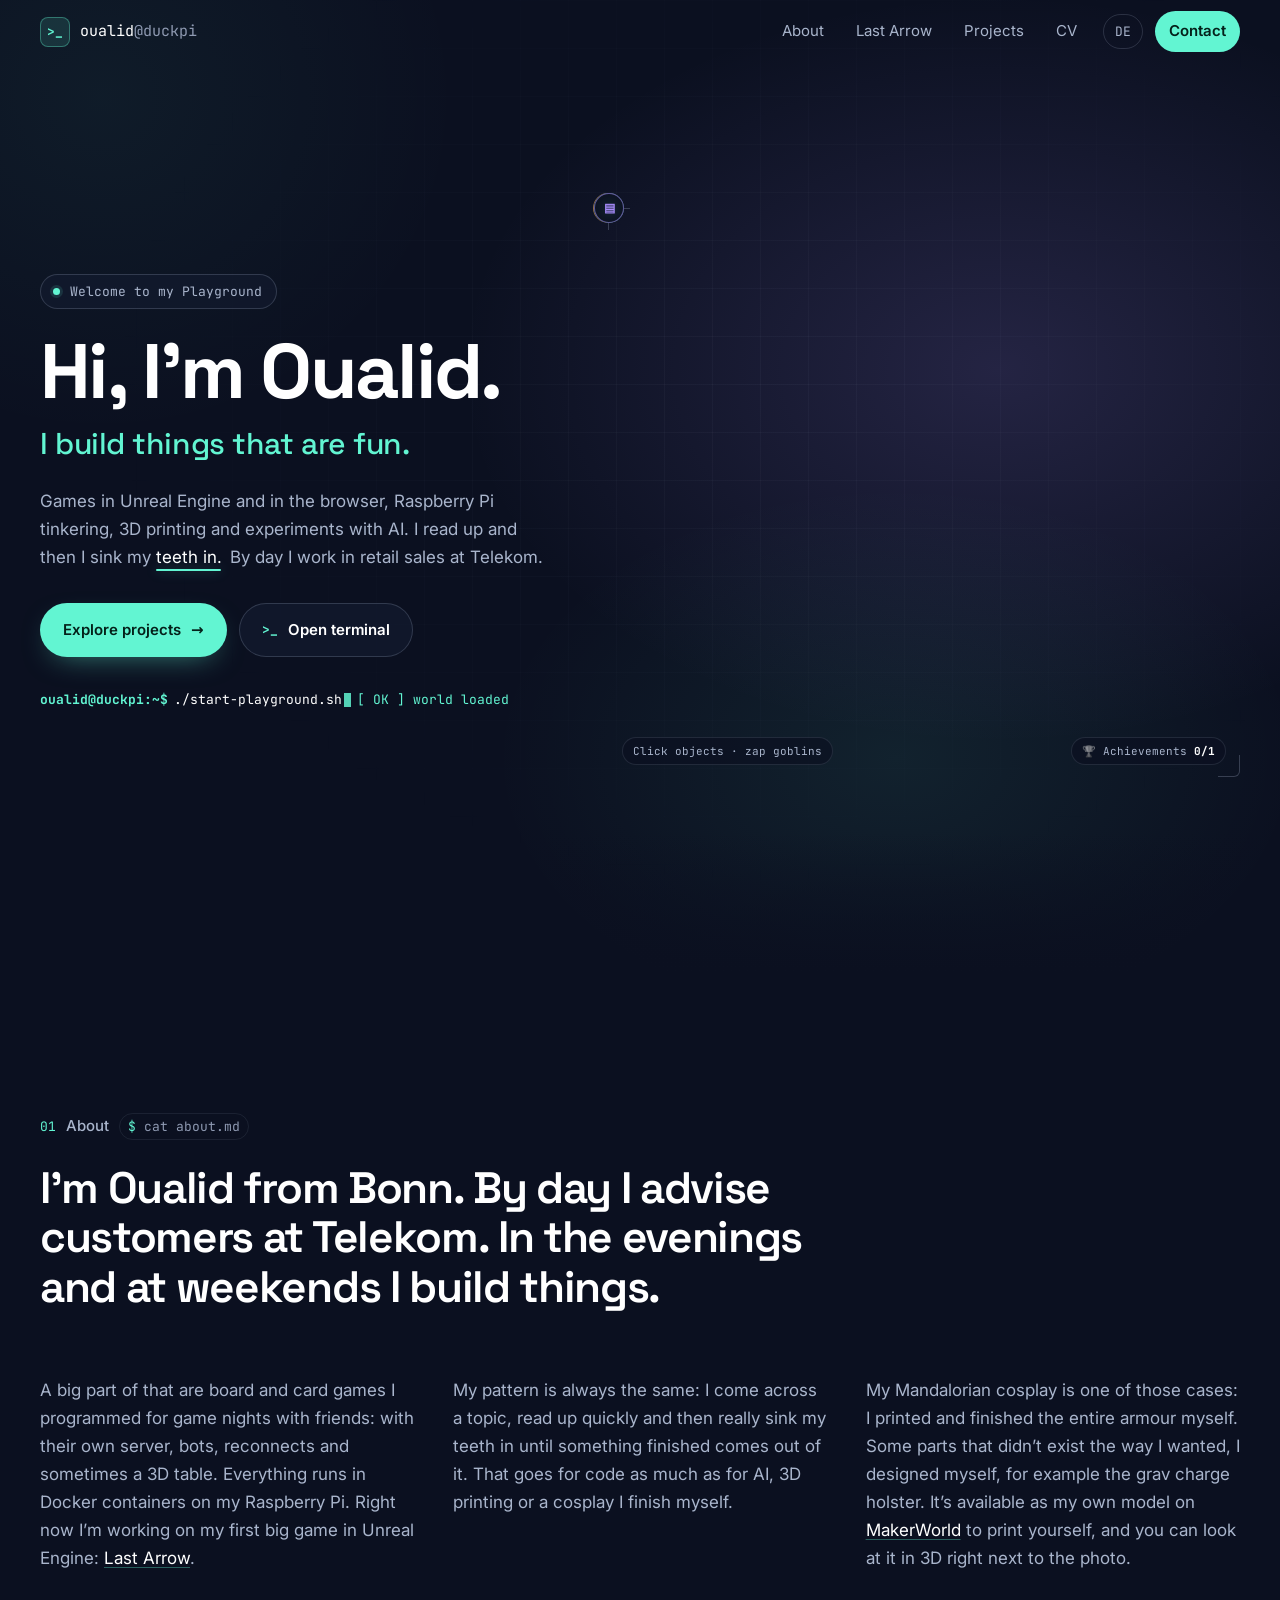
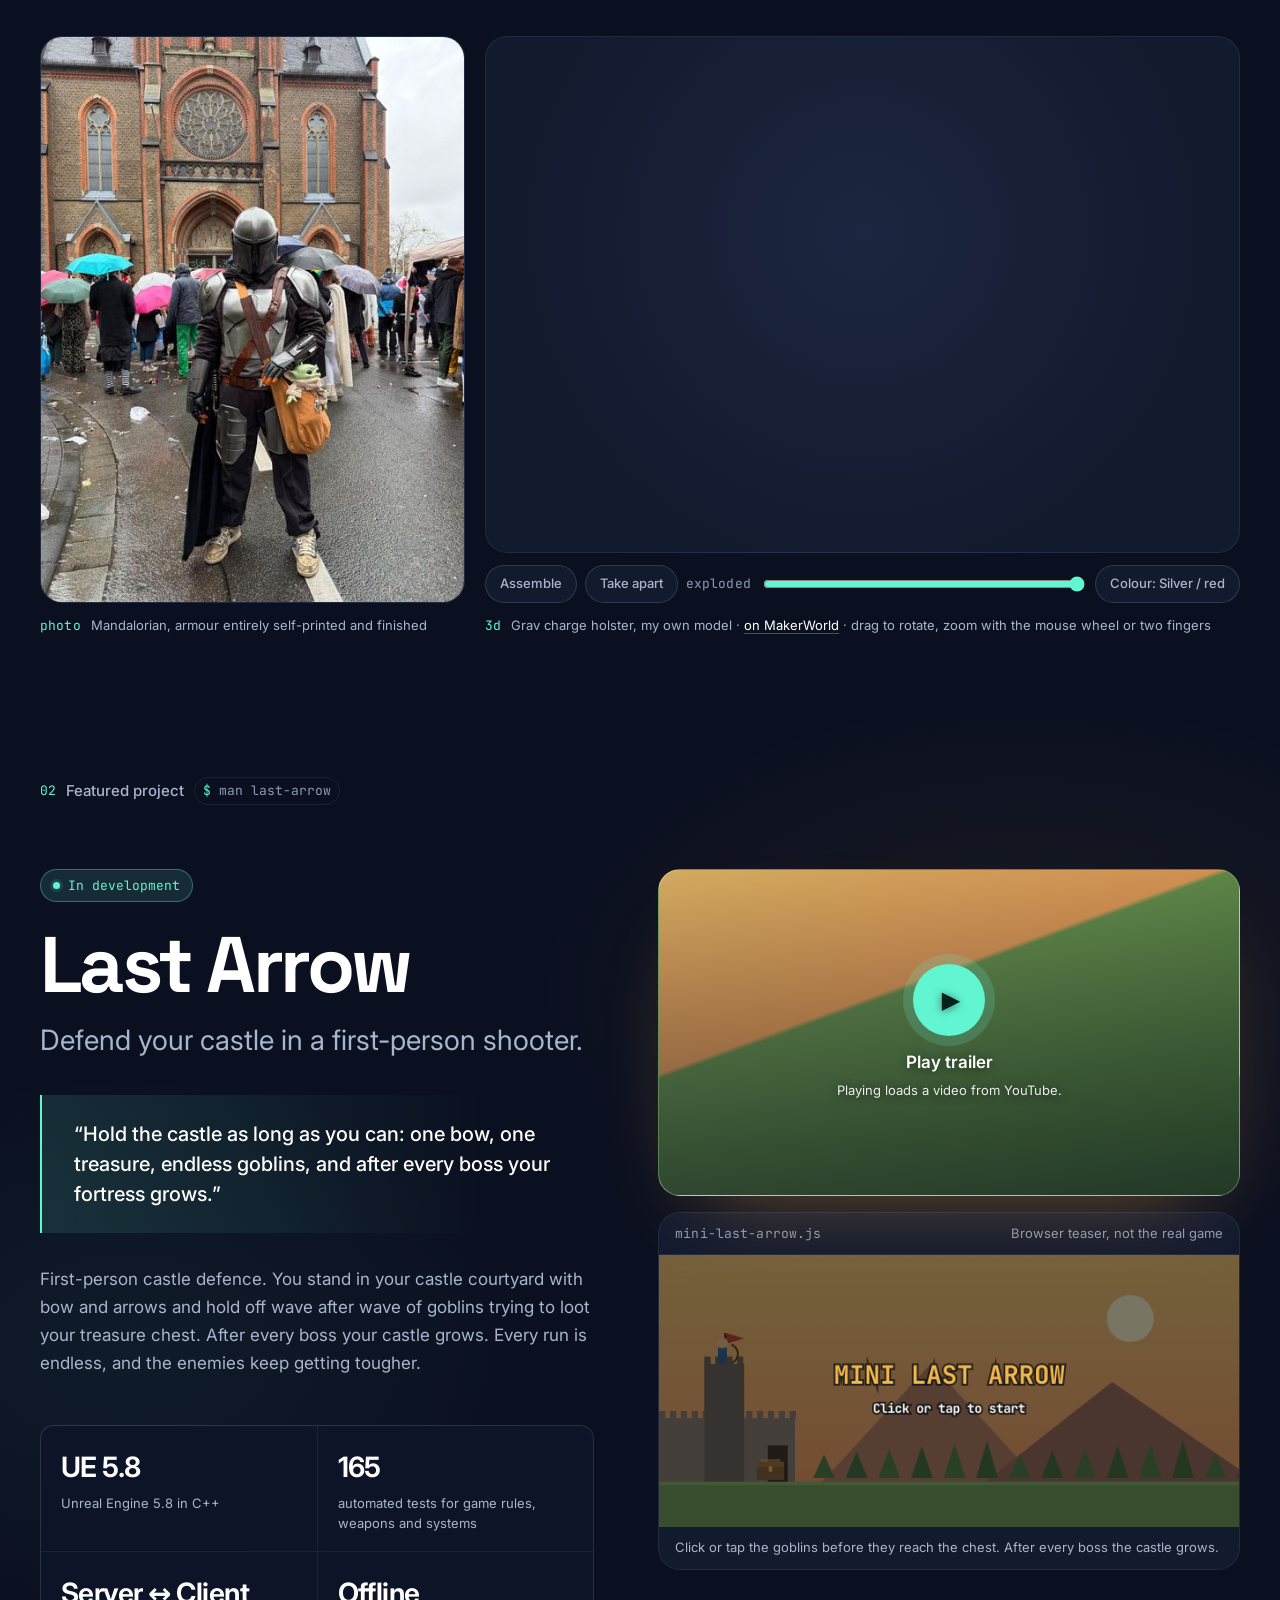
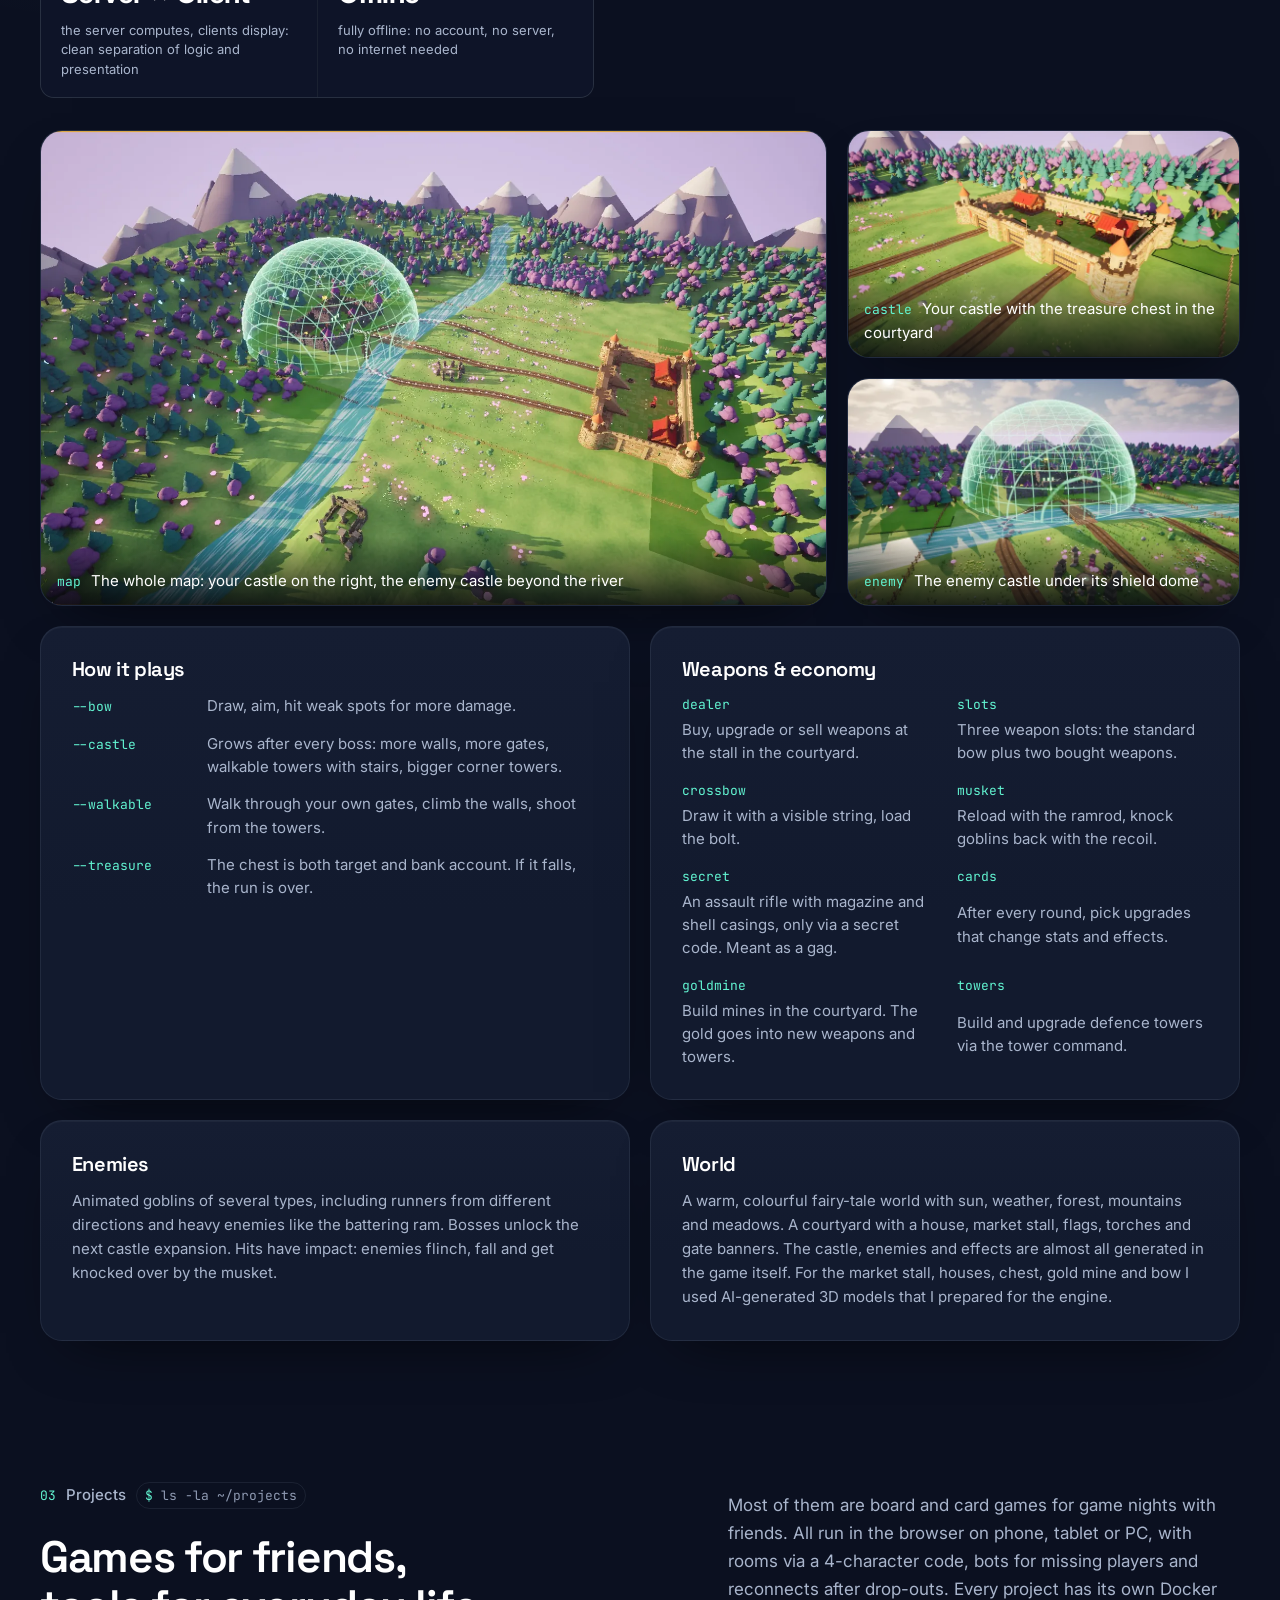
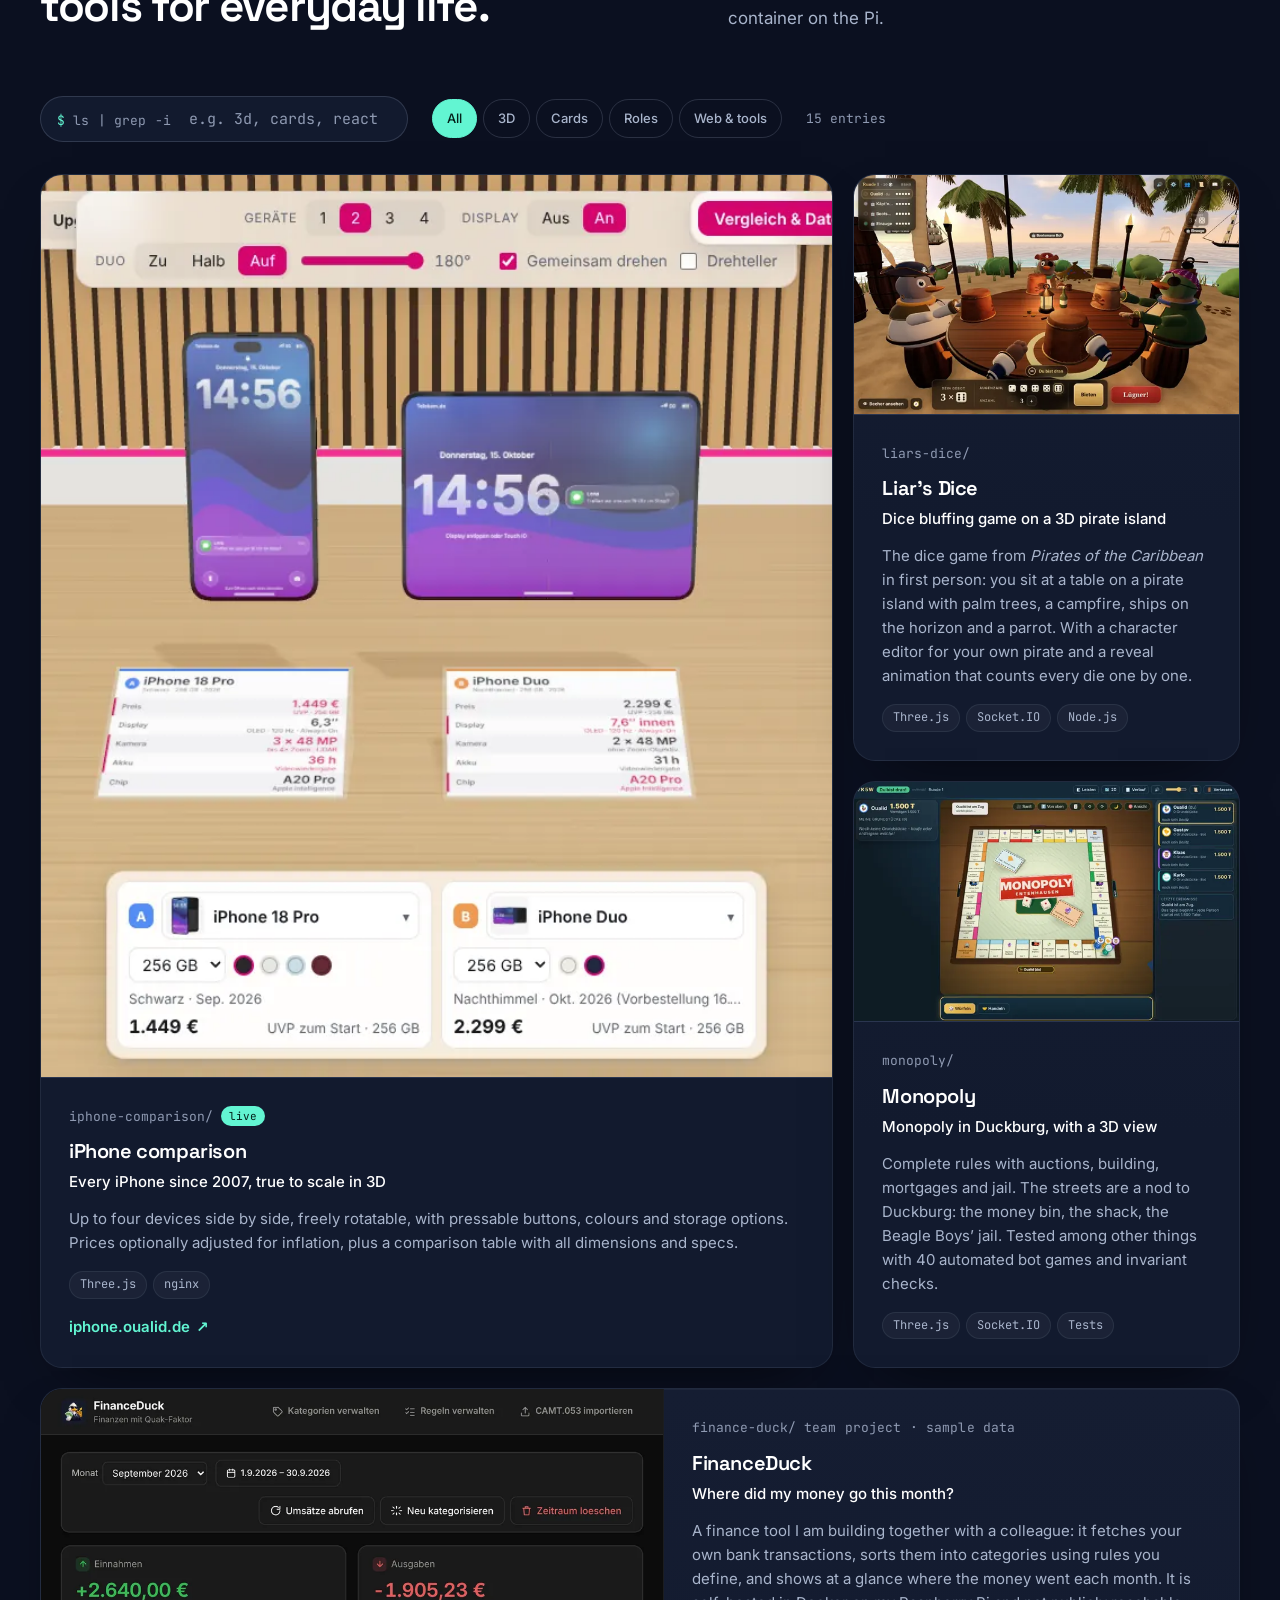
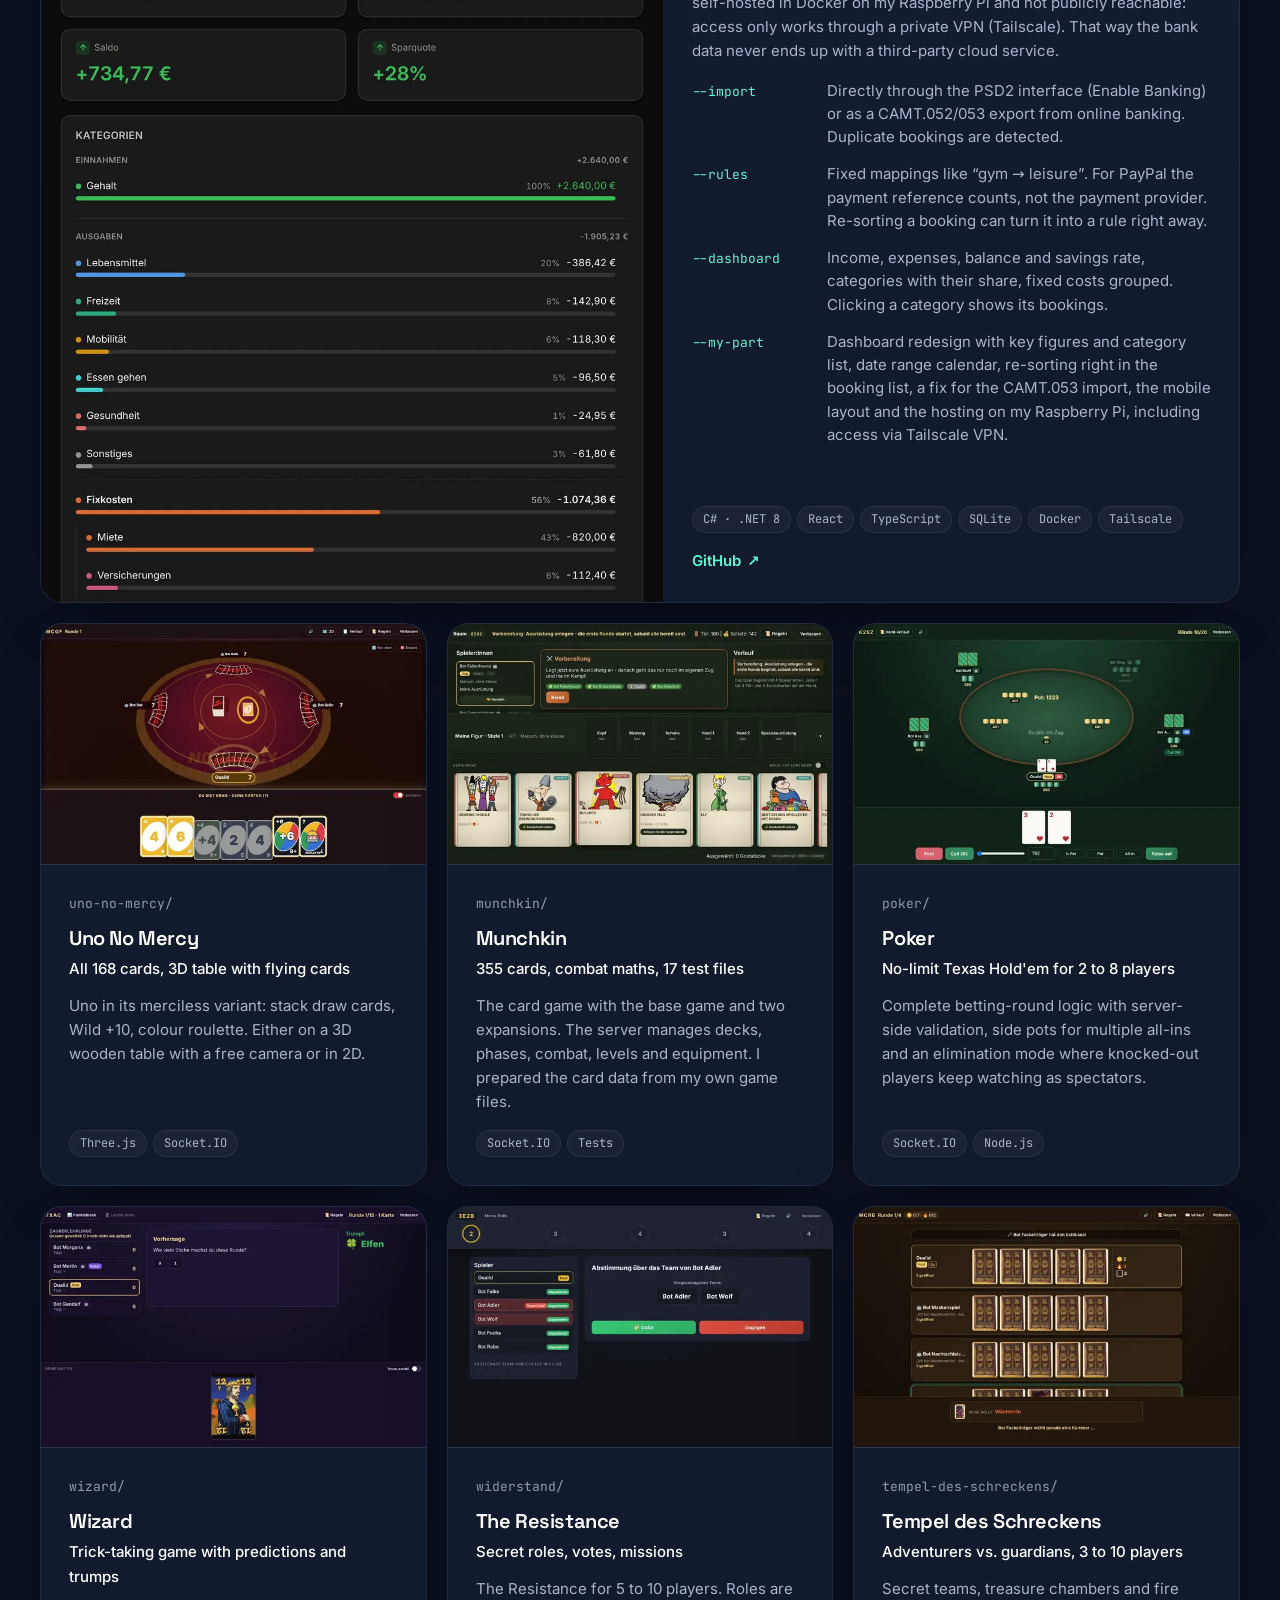
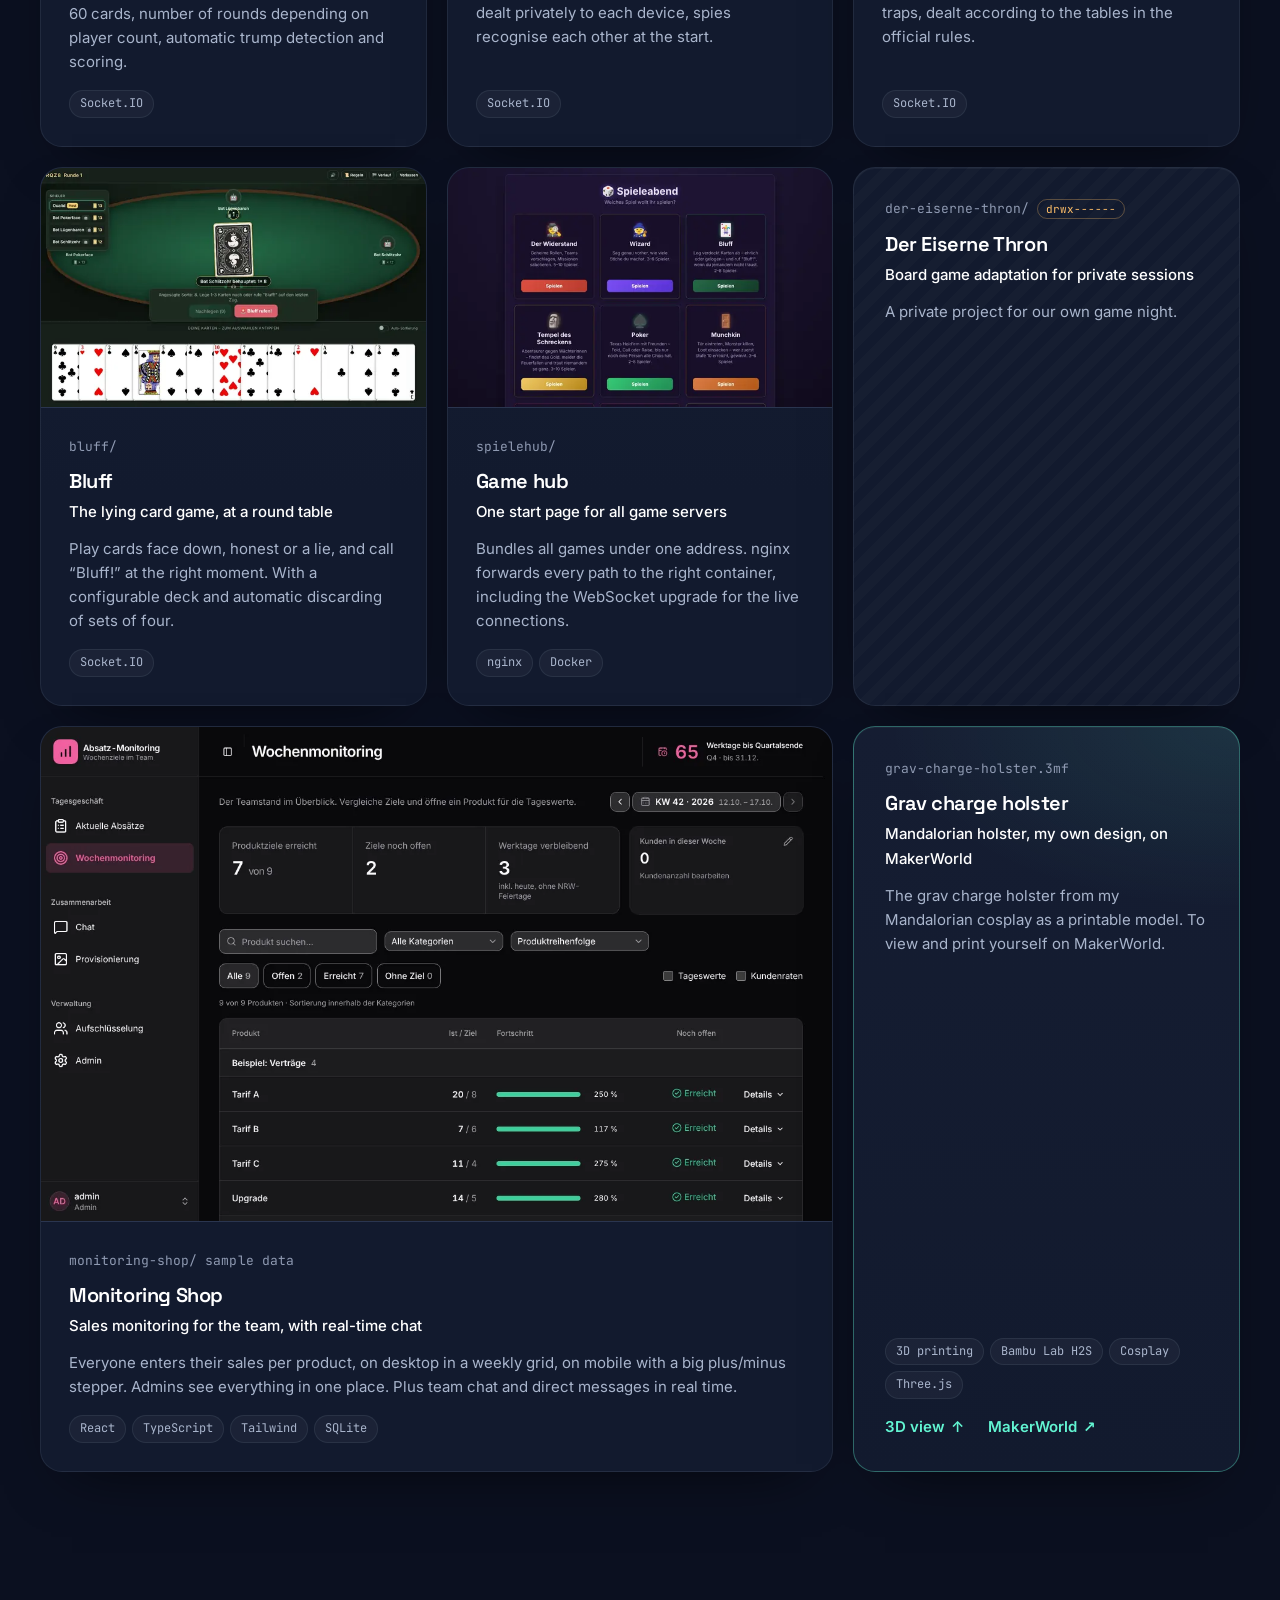
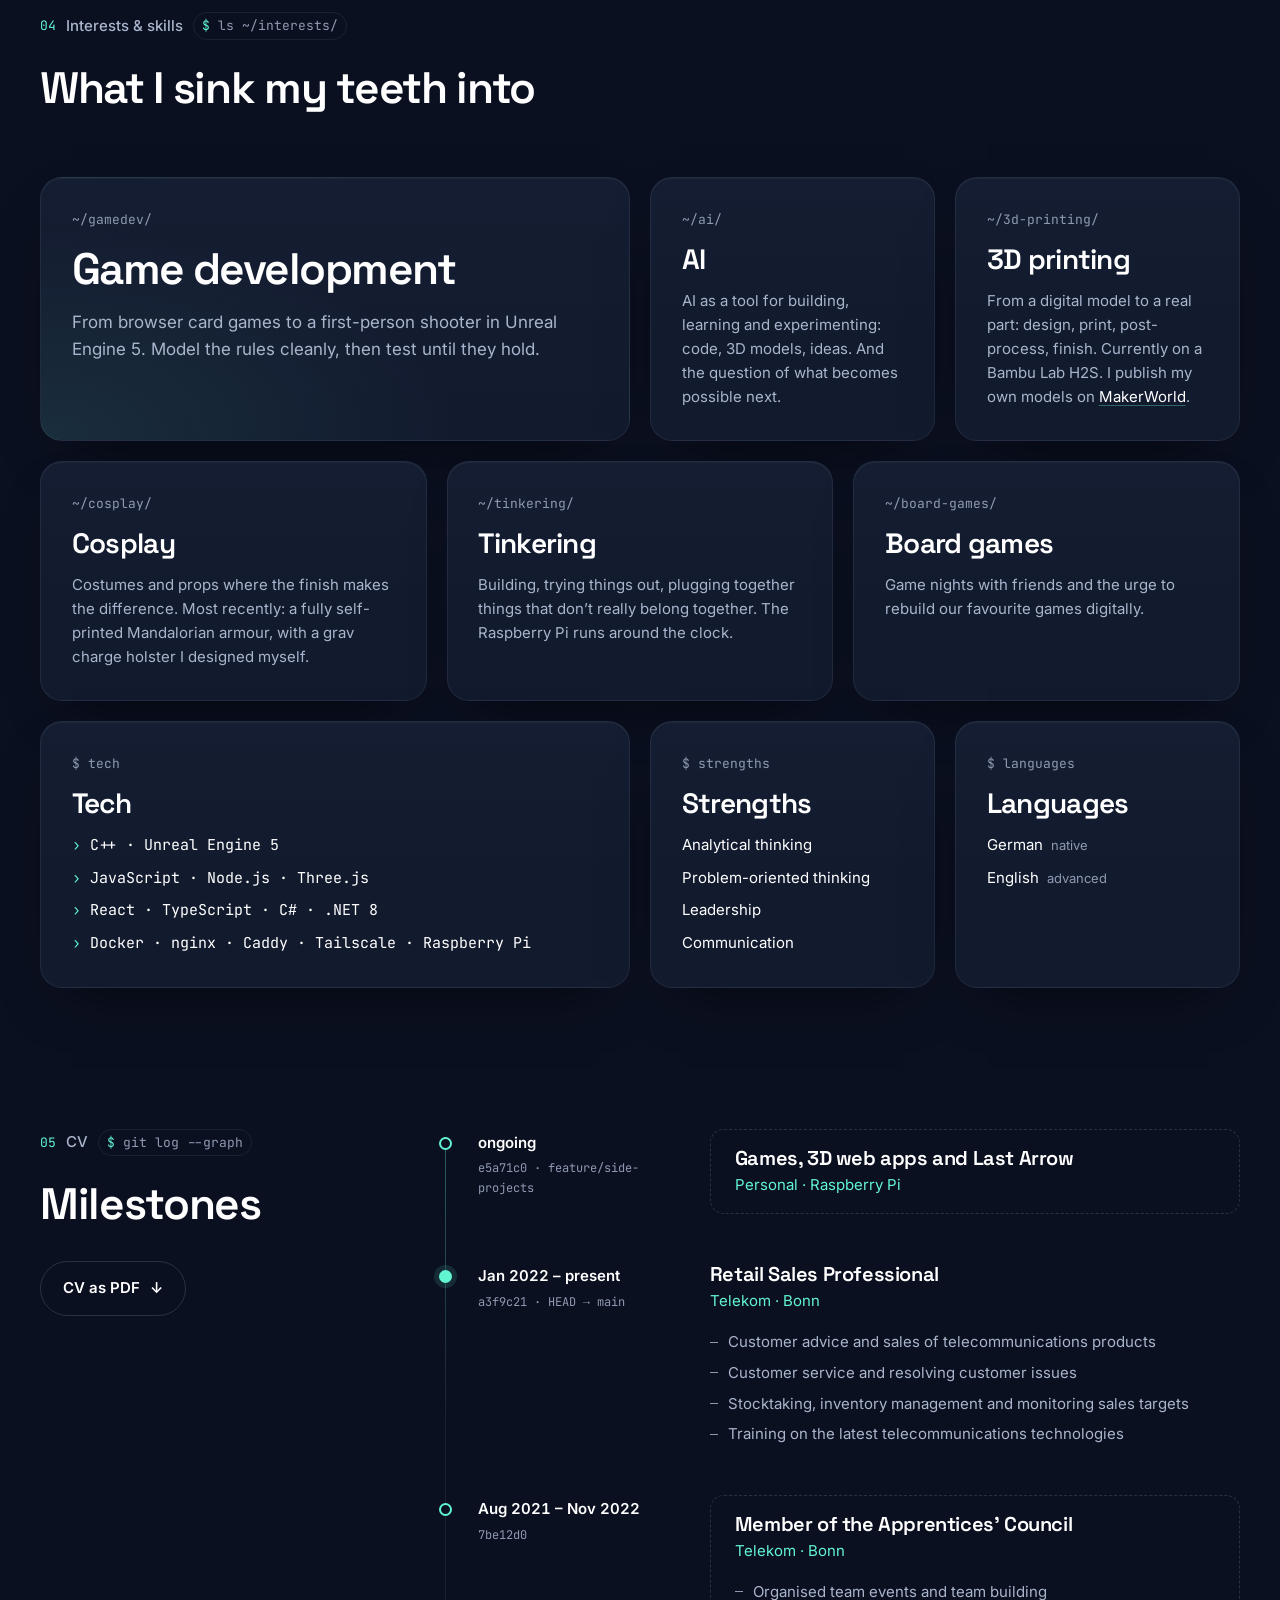
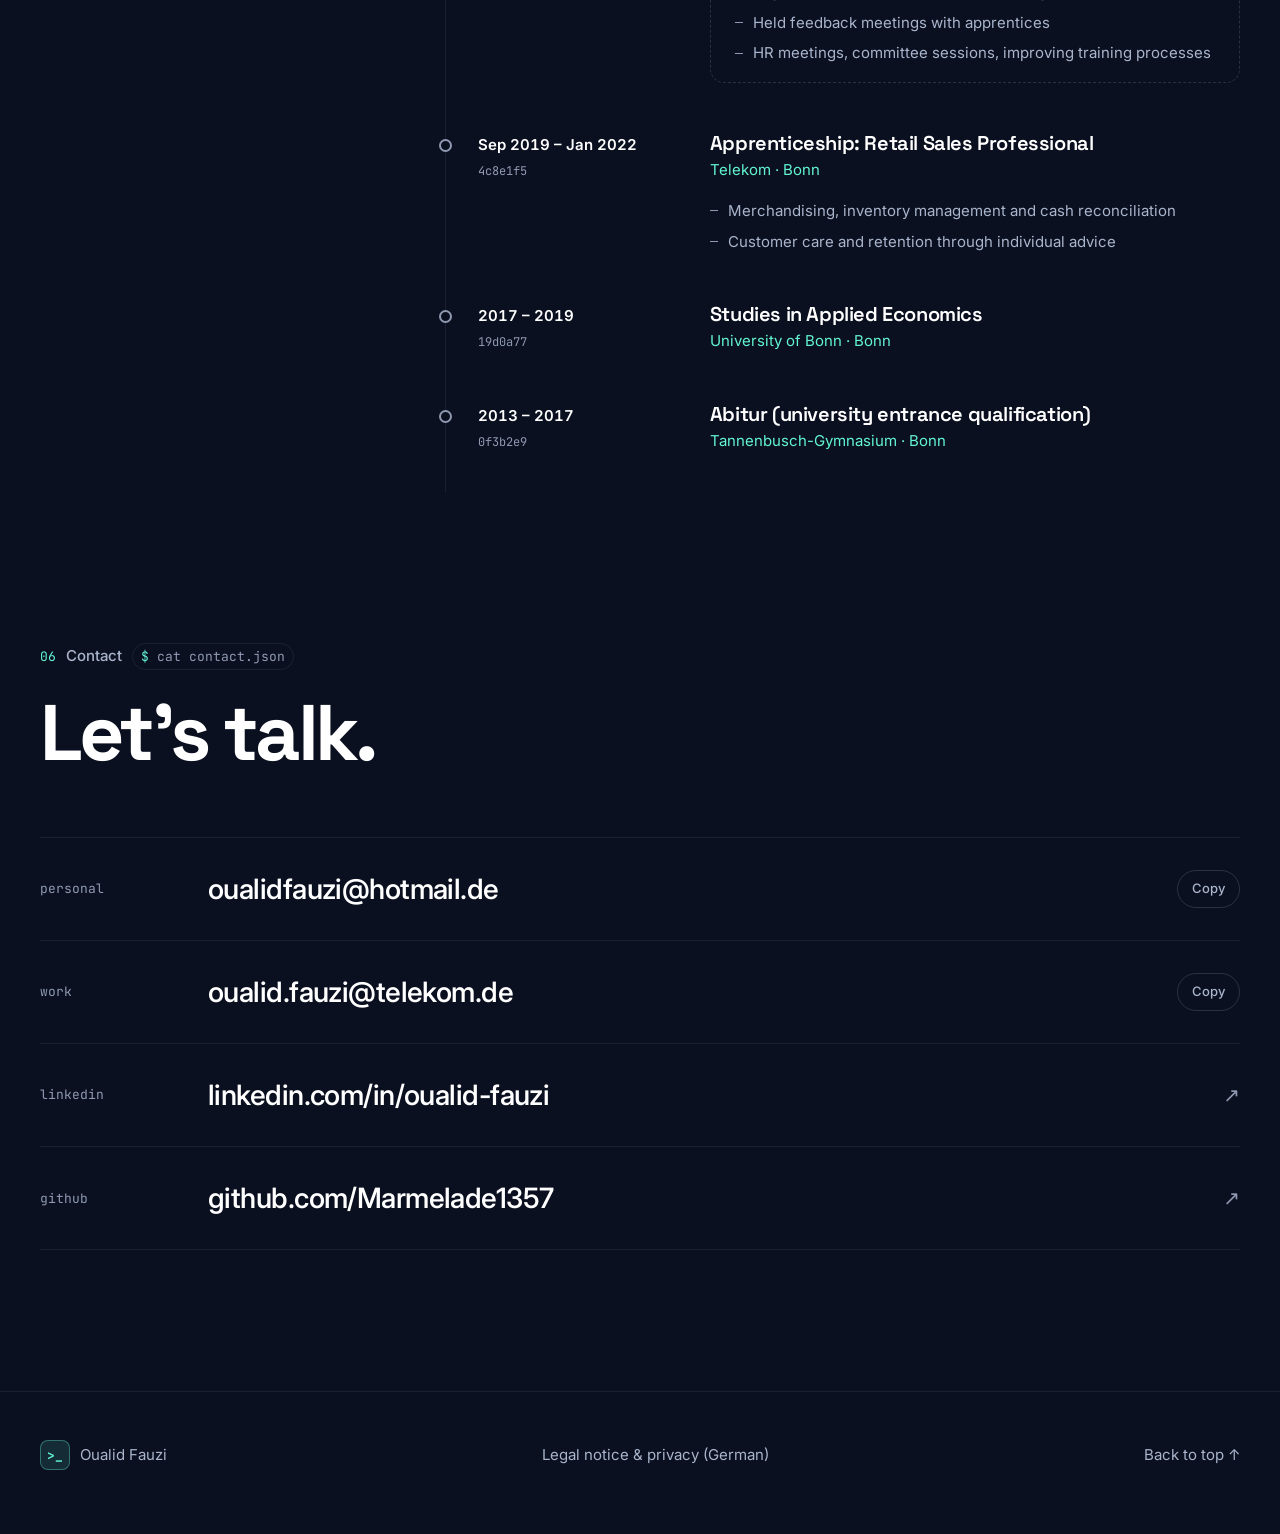
==== commit 767bd92f: "Aufräumen: Projektzahl automatisch, SEO, Sprachumschalter, Lebenslauf im neuen Design - Projektzahl " ====
--- a/public/en/index.html
+++ b/public/en/index.html
@@ -4,9 +4,9 @@
 <meta charset="utf-8">
 <meta name="viewport" content="width=device-width, initial-scale=1">
 <title>Oualid Fauzi</title>
-<meta name="description" content="Oualid Fauzi from Bonn, Germany: games, AI, 3D printing and tinkering. Current project: Last Arrow, a first-person castle defence game in Unreal Engine 5.">
+<meta name="description" content="Oualid Fauzi from Bonn: games, AI, 3D printing and tinkering. Currently: Last Arrow in Unreal Engine 5, browser games, FinanceDuck and a 3D playground.">
 <meta property="og:title" content="Oualid Fauzi">
-<meta property="og:description" content="Games, AI, 3D printing and tinkering. Currently: Last Arrow.">
+<meta property="og:description" content="Games, AI, 3D printing and tinkering. Currently: Last Arrow. With an interactive 3D playground.">
 <meta property="og:type" content="website">
 <meta property="og:url" content="https://oualid.de/en/">
 <meta property="og:image" content="https://oualid.de/og-en.jpg">
@@ -21,7 +21,7 @@
 <link rel="alternate" hreflang="de" href="https://oualid.de/">
 <link rel="alternate" hreflang="en" href="https://oualid.de/en/">
 <link rel="alternate" hreflang="x-default" href="https://oualid.de/">
-<script type="application/ld+json">{"@context":"https://schema.org","@type":"Person","name":"Oualid Fauzi","url":"https://oualid.de/en/","image":"https://oualid.de/og.jpg","jobTitle":"Retail Sales Professional","worksFor":{"@type":"Organization","name":"Telekom"},"address":{"@type":"PostalAddress","addressLocality":"Bonn","addressCountry":"DE"},"knowsAbout":["Game development","Unreal Engine 5","C++","JavaScript","Three.js","3D printing","AI"],"sameAs":["https://www.linkedin.com/in/oualid-fauzi-630469218/","https://github.com/Marmelade1357","https://makerworld.com/de/models/2300726-grav-charge-mandalorian-holster"]}</script>
+<script type="application/ld+json">{"@context":"https://schema.org","@type":"Person","name":"Oualid Fauzi","url":"https://oualid.de/en/","image":"https://oualid.de/og-en.jpg","jobTitle":"Retail Sales Professional","worksFor":{"@type":"Organization","name":"Telekom"},"address":{"@type":"PostalAddress","addressLocality":"Bonn","addressCountry":"DE"},"knowsAbout":["Game development","Unreal Engine 5","C++","JavaScript","Three.js","C#",".NET","Docker","Tailscale","3D printing","AI"],"sameAs":["https://www.linkedin.com/in/oualid-fauzi-630469218/","https://github.com/Marmelade1357","https://makerworld.com/de/models/2300726-grav-charge-mandalorian-holster"]}</script>
 <link rel="icon" href="../favicon.svg" type="image/svg+xml">
 <link rel="icon" href="../icons/icon-192.png" type="image/png" sizes="192x192">
 <link rel="apple-touch-icon" href="../icons/apple-touch-icon.png">
@@ -108,7 +108,7 @@
       <ol class="boot" aria-label="Boot sequence">
         <li><span class="ok">[  OK  ]</span> Coffee brewing.</li>
         <li><span class="ok">[  OK  ]</span> Curiosity loaded.</li>
-        <li><span class="ok">[  OK  ]</span> 15 projects mounted at <span class="hl">~/projects</span>.</li>
+        <li><span class="ok">[  OK  ]</span> <span data-proj-count>15</span> projects mounted at <span class="hl">~/projects</span>.</li>
         <li><span class="warn">[ WARN ]</span> Goblins spotted at the castle gate.</li>
         <li><span class="ok">[  OK  ]</span> Bow drawn.</li>
       </ol>
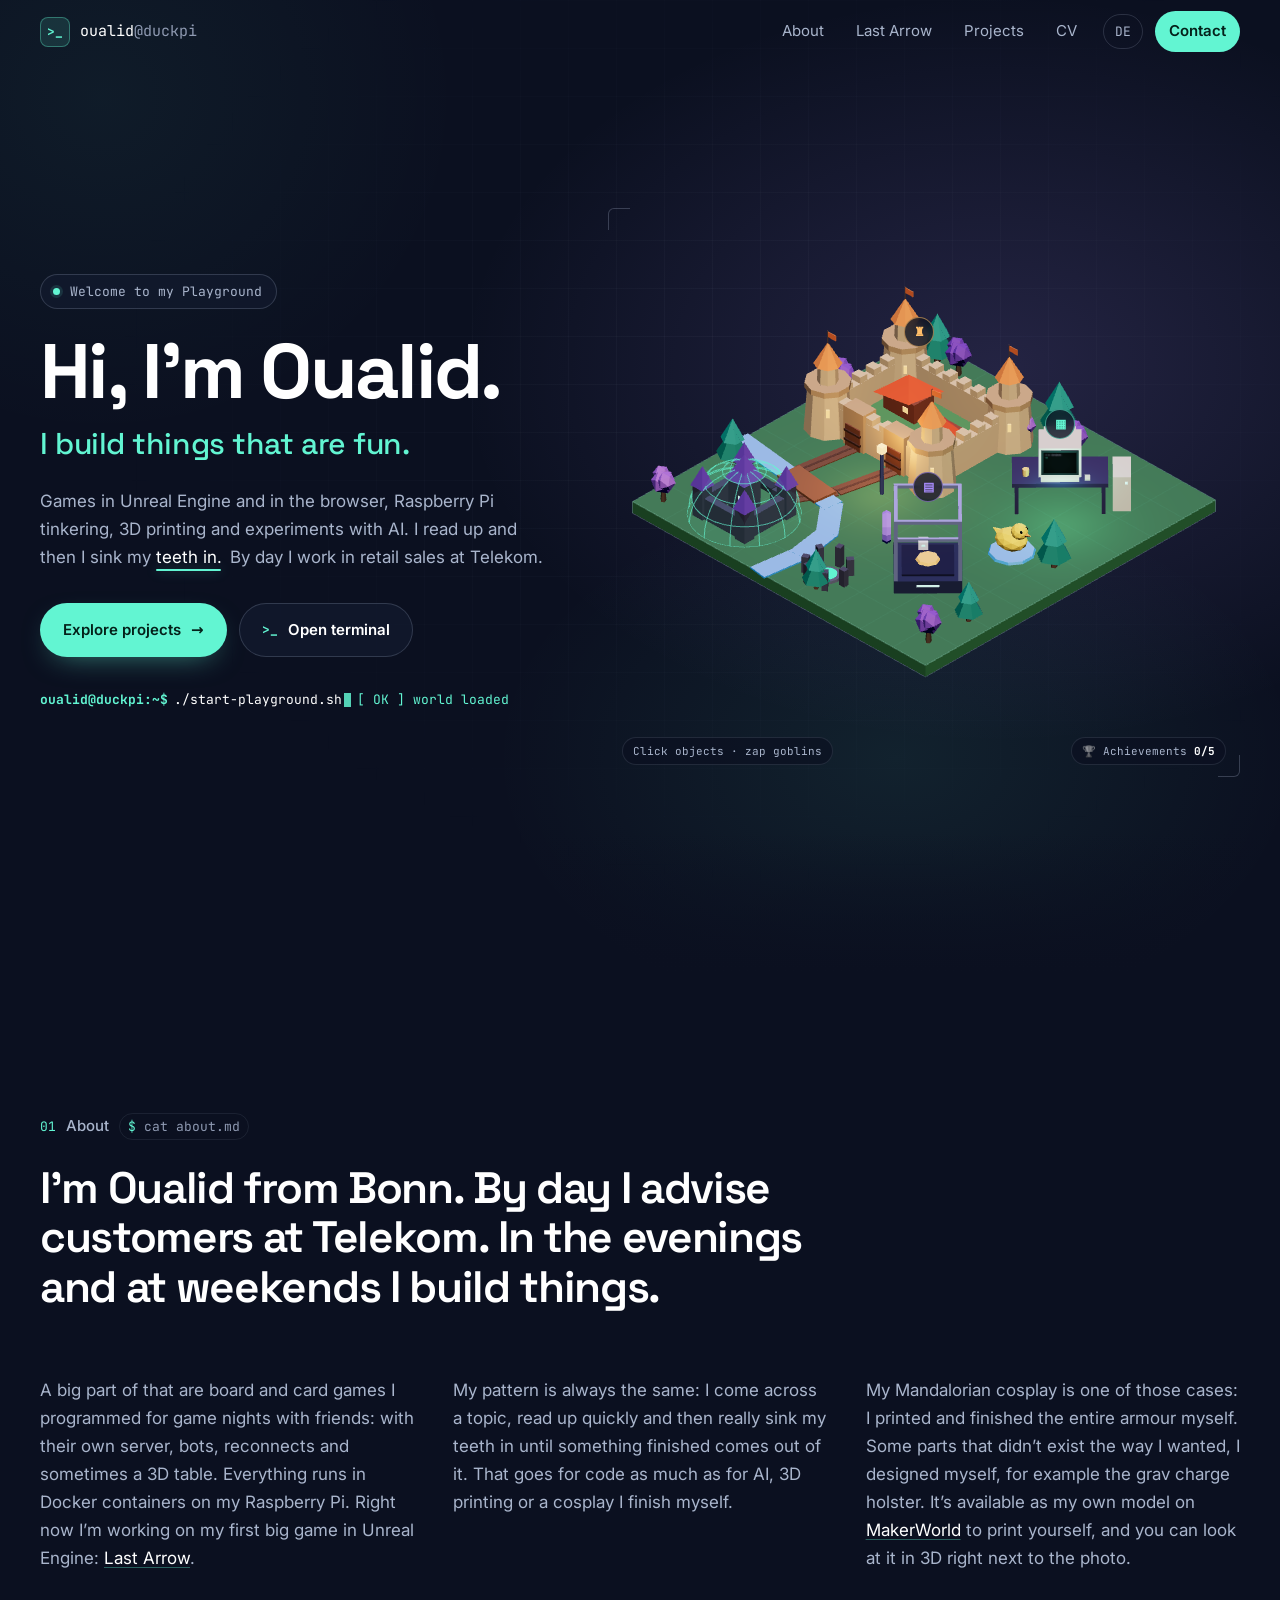
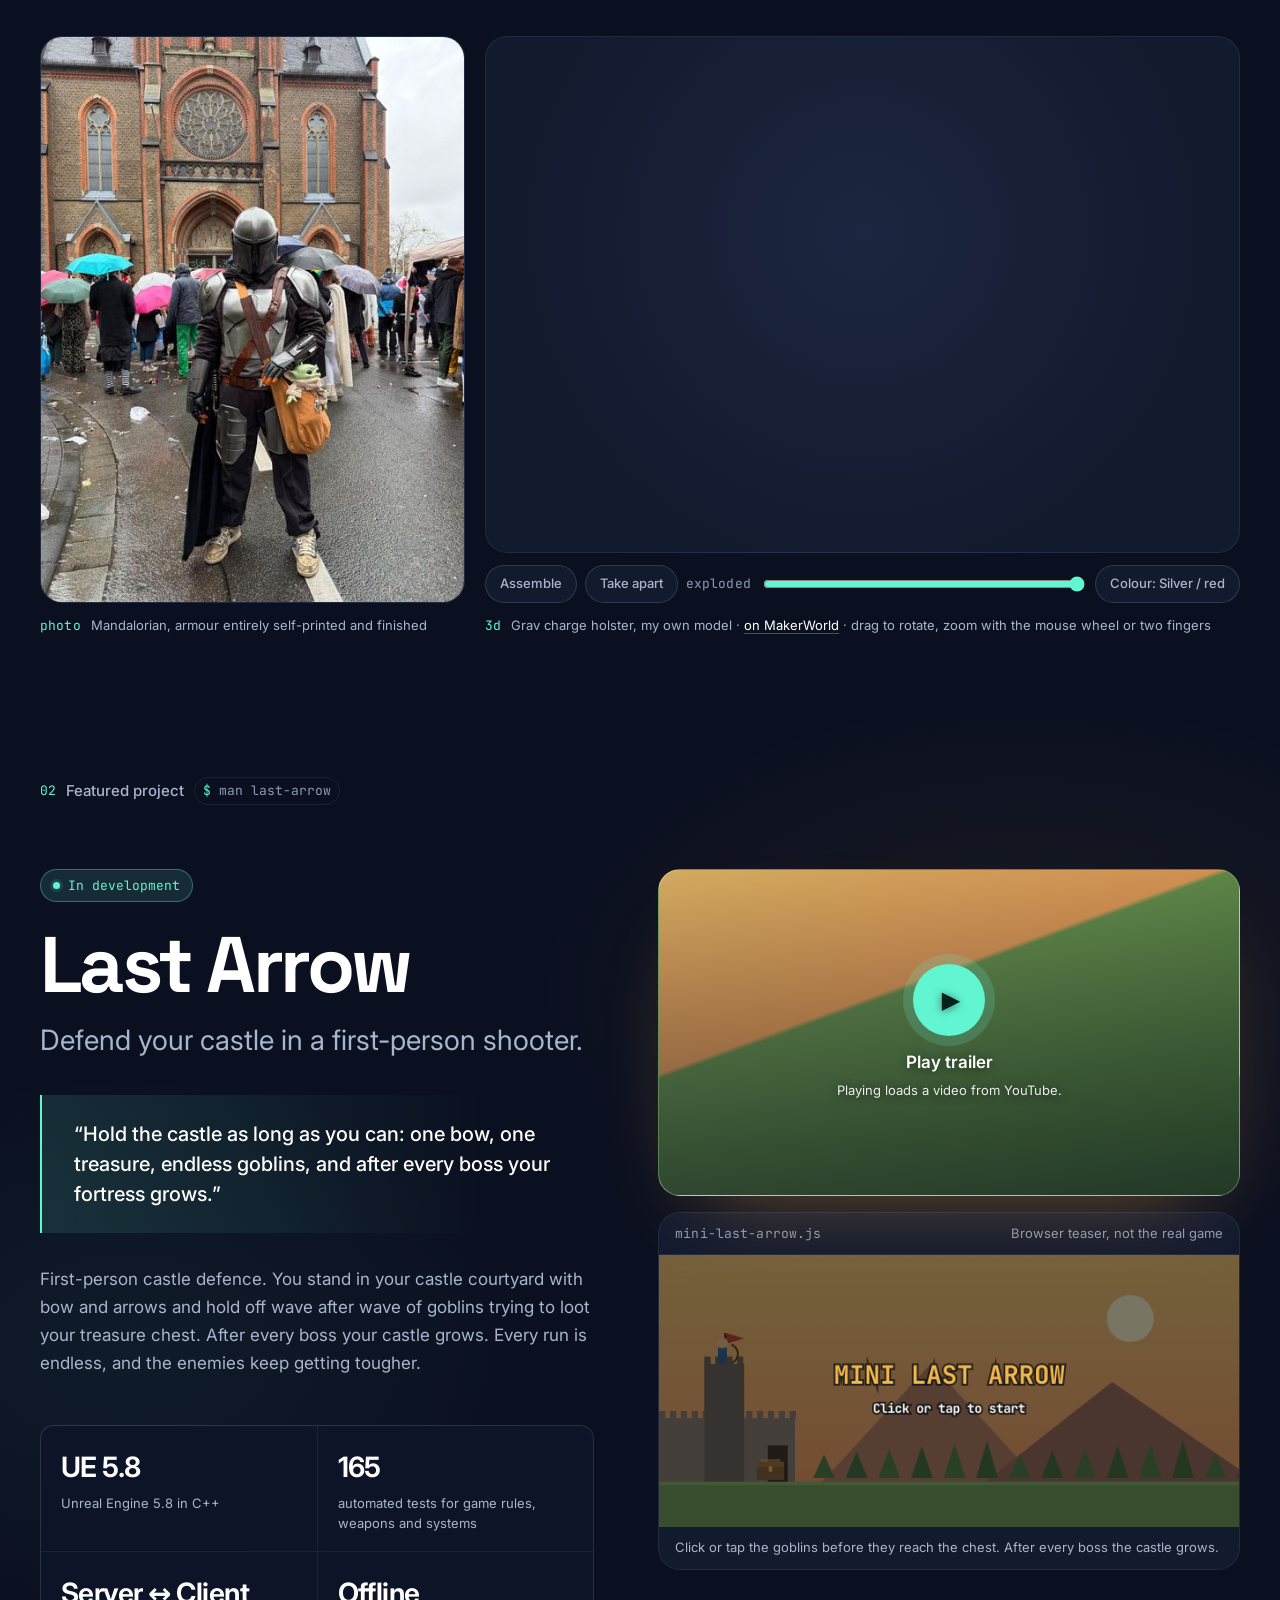
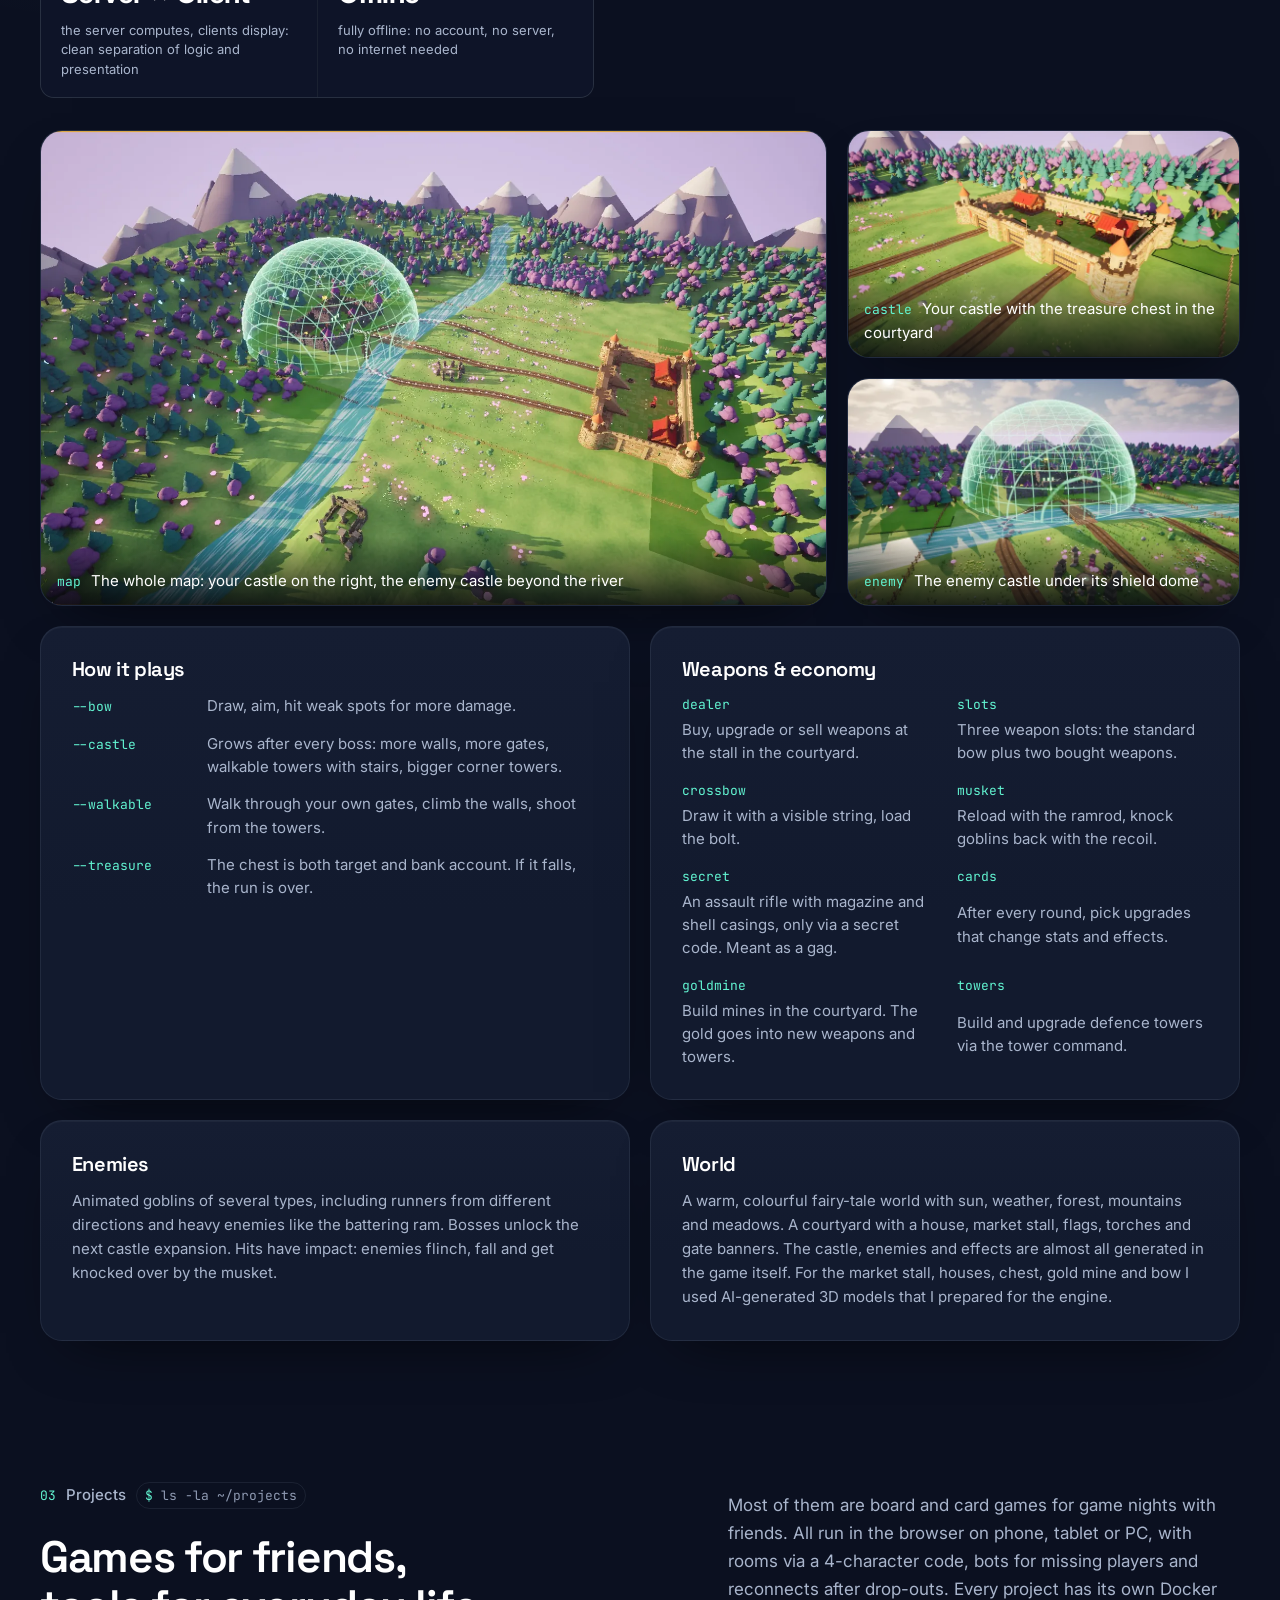
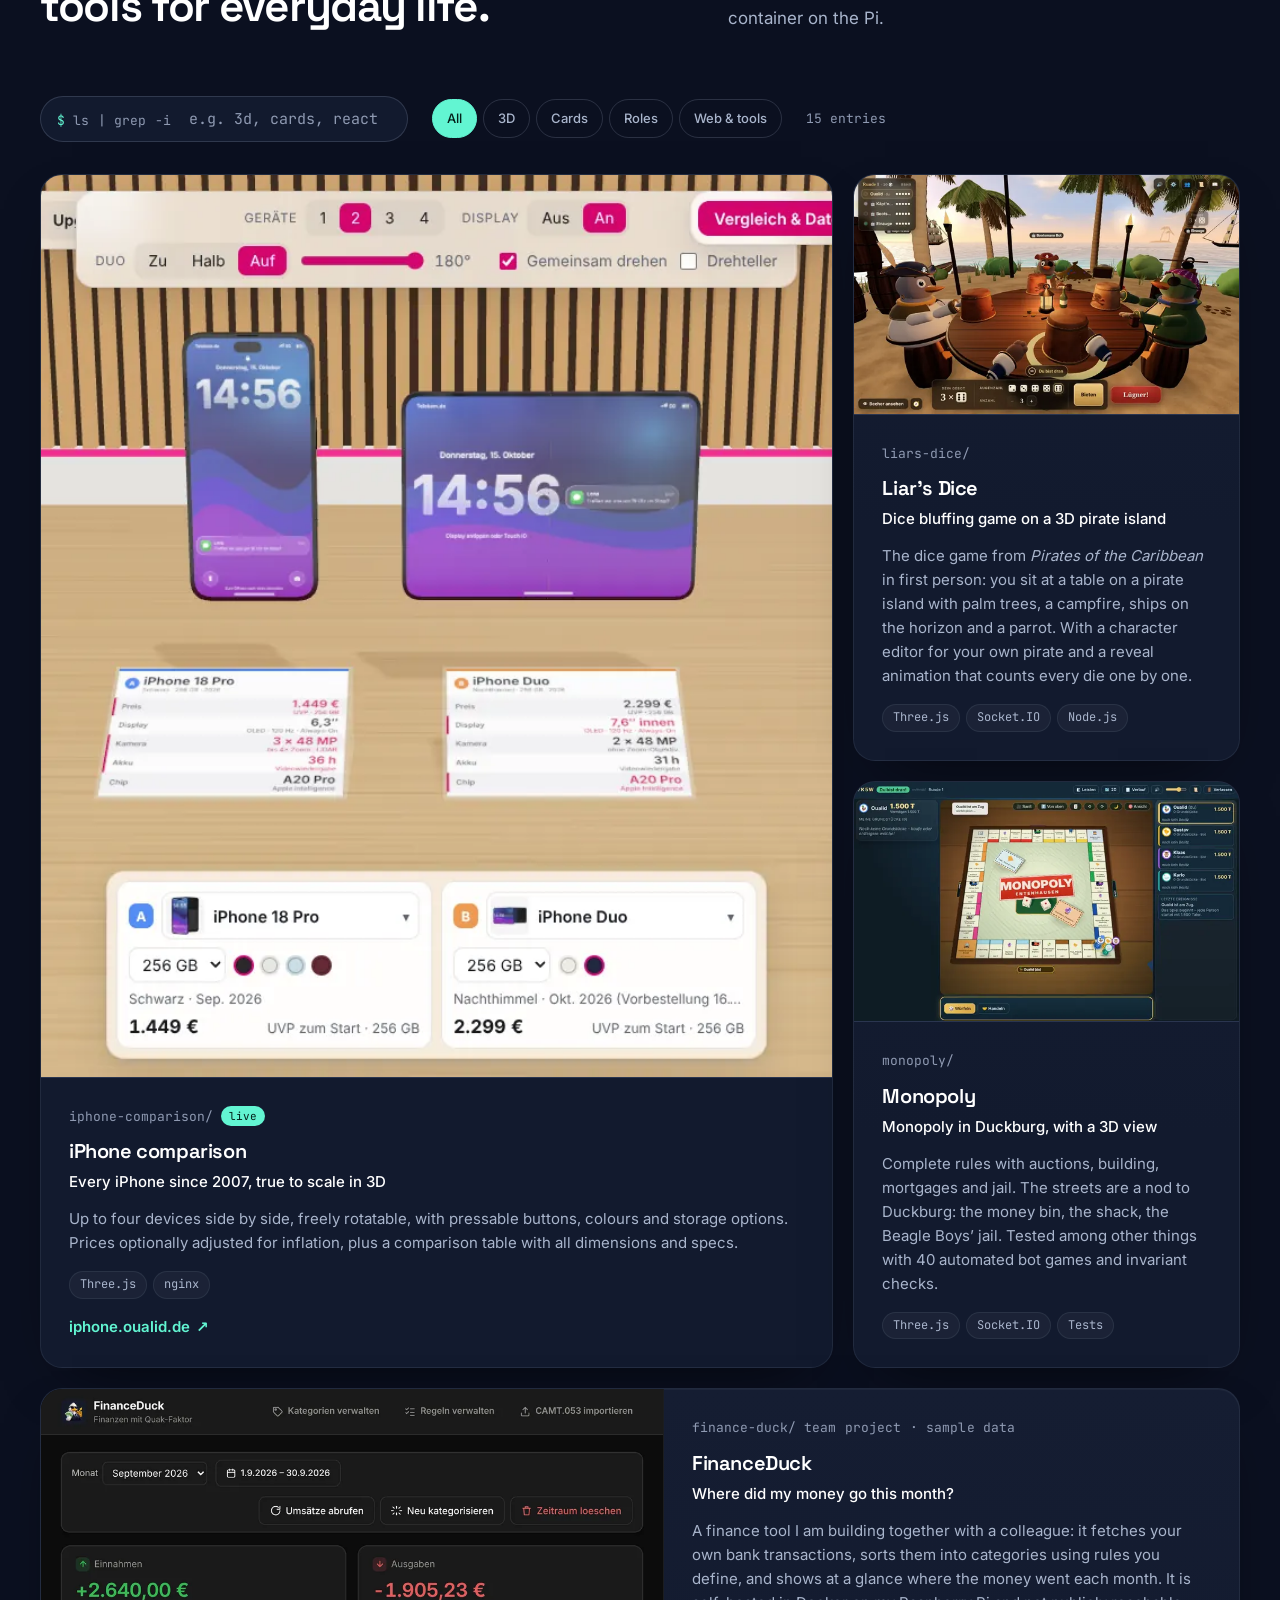
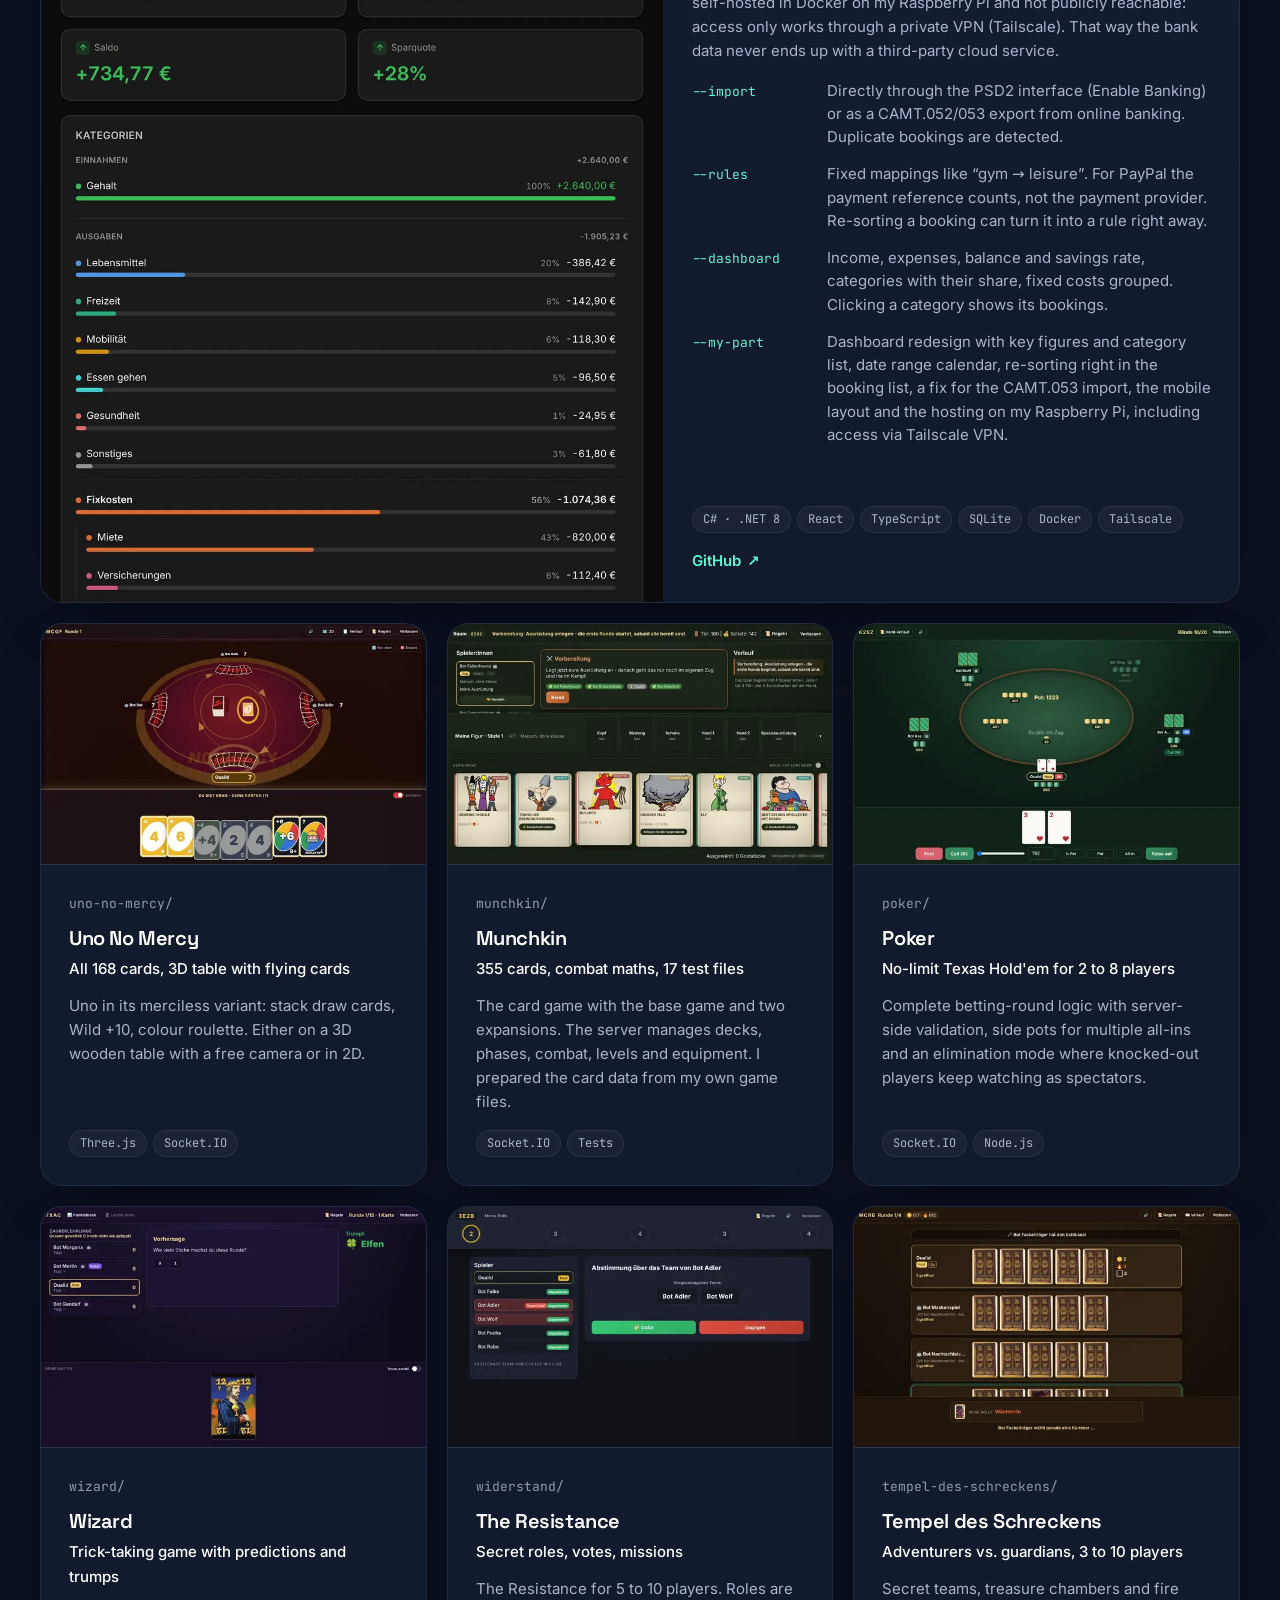
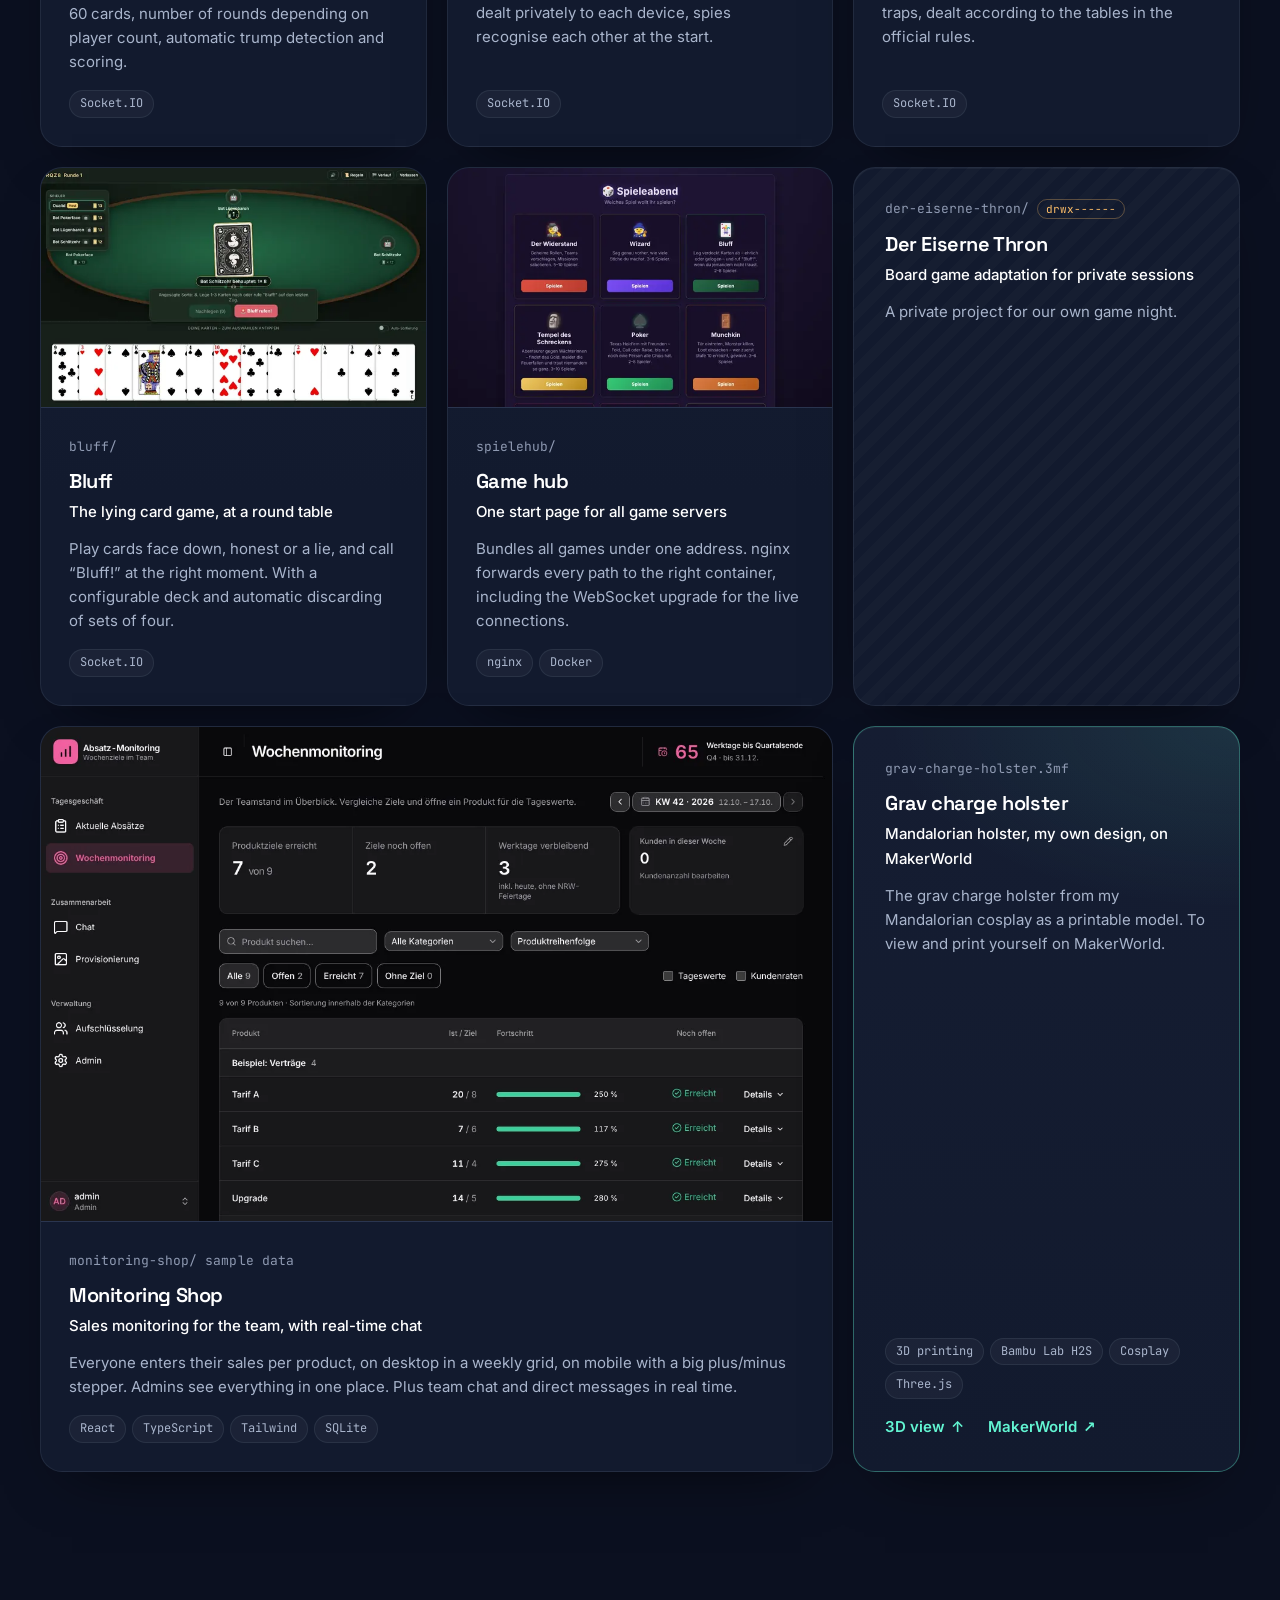
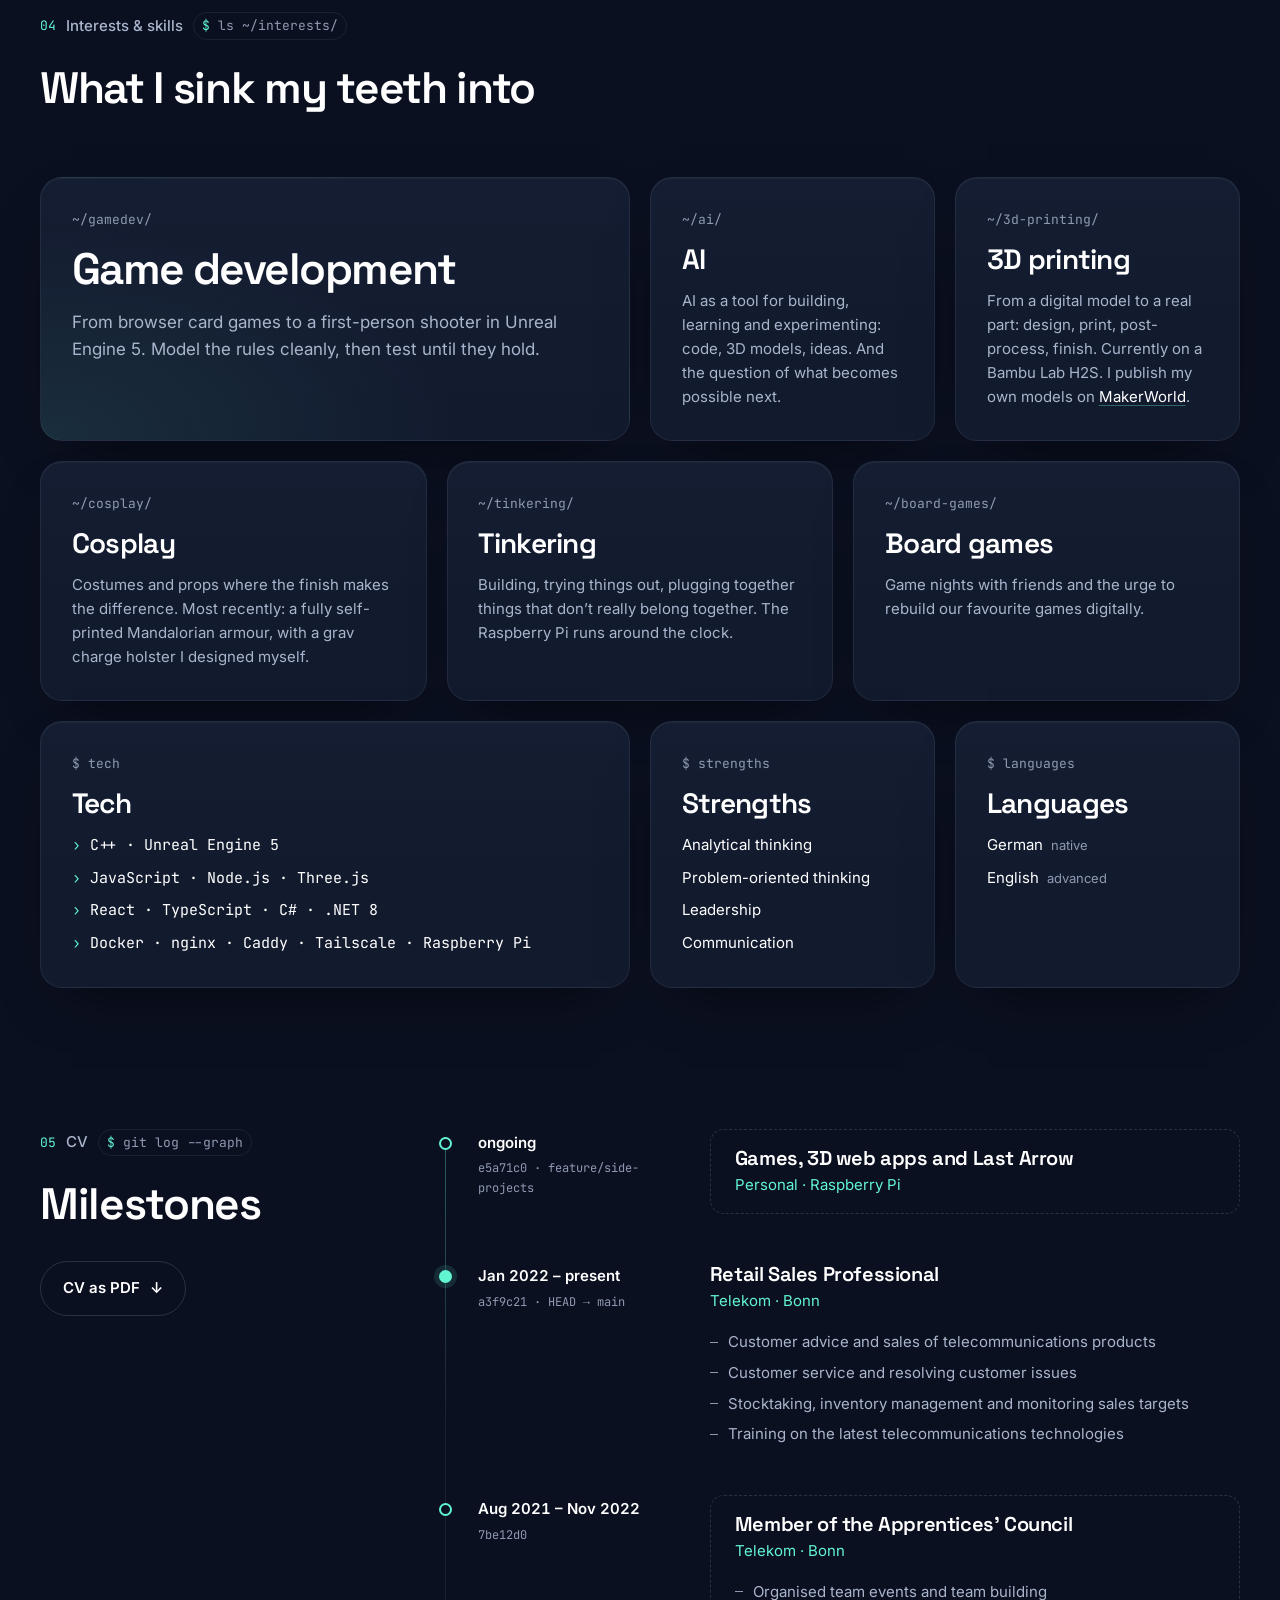
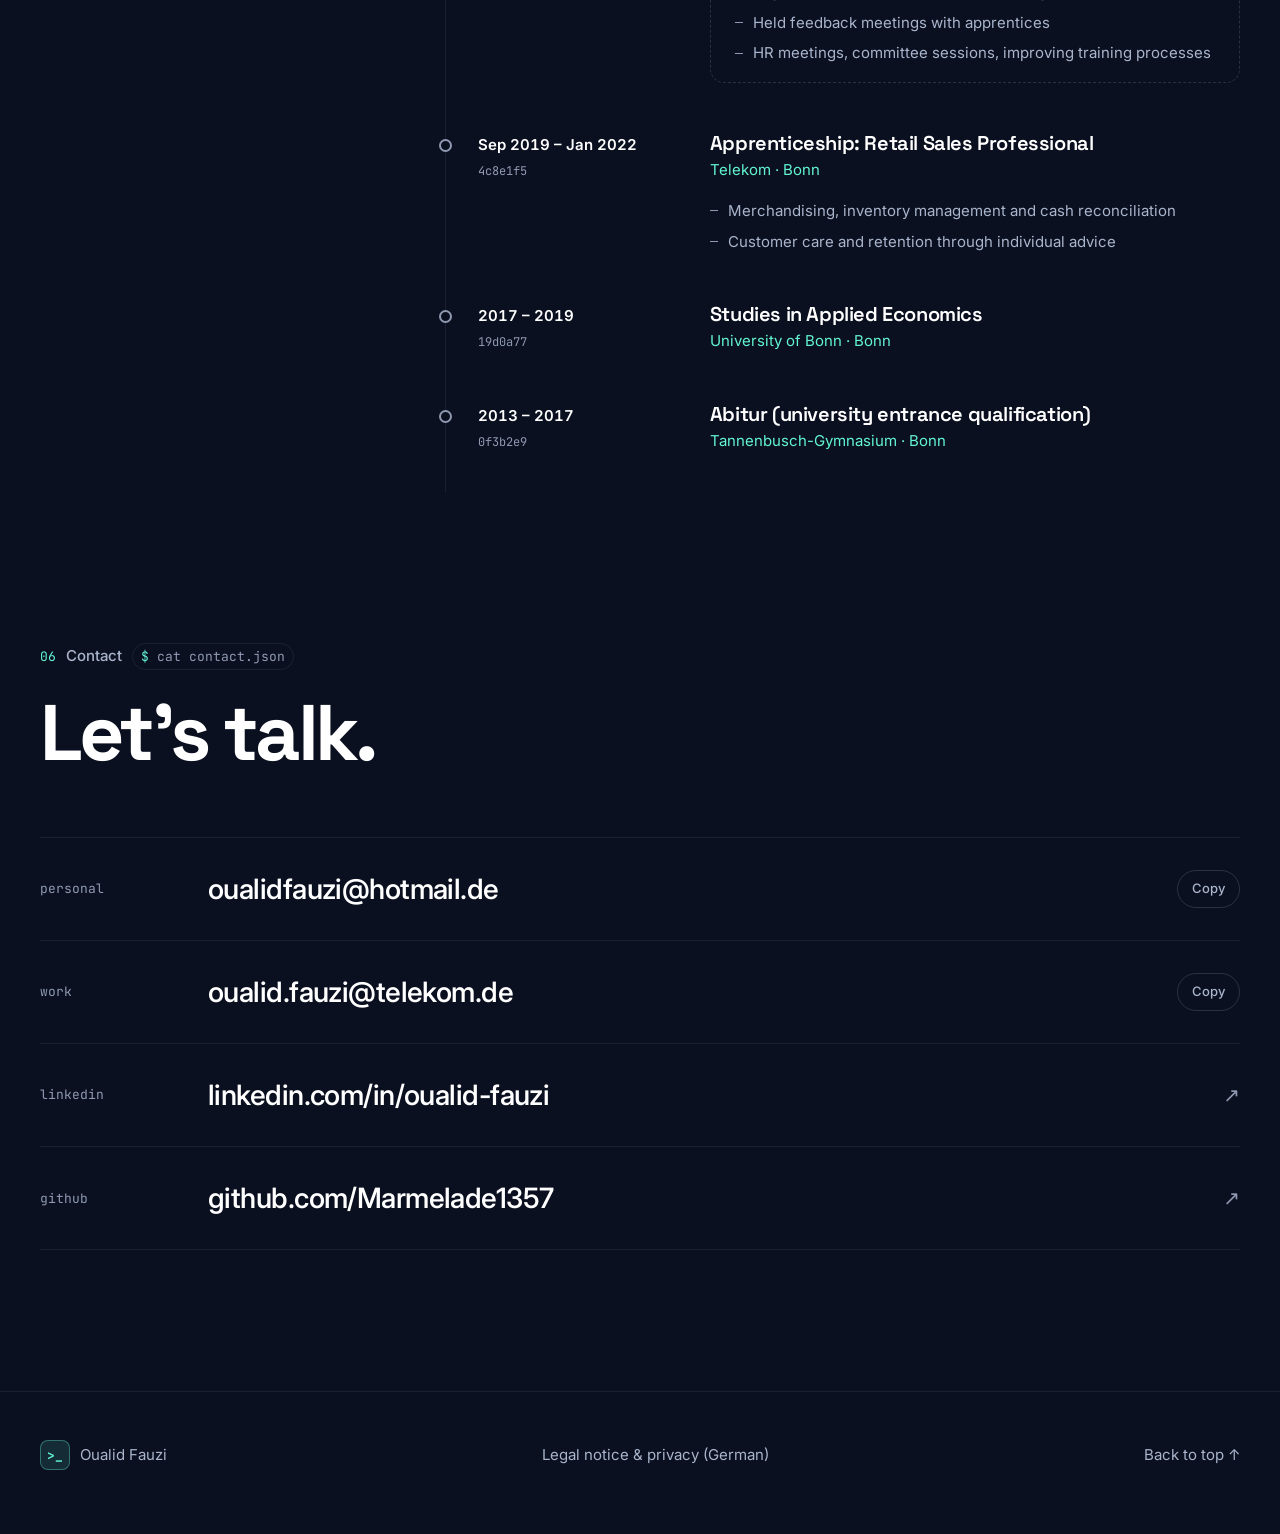
==== commit 12c559f7: "Playground: 5 Achievements, Boss-Kobold, Konsolenbefehle, Hero auf dem Handy - Achievements: Quack M" ====
--- a/public/en/index.html
+++ b/public/en/index.html
@@ -67,7 +67,7 @@
       <p class="eyebrow" data-reveal><span class="status-dot" aria-hidden="true"></span>Welcome to my Playground</p>
       <h1 id="hero-title" class="pg-title" data-reveal style="--d:1">Hi, I’m Oualid.</h1>
       <p class="pg-sub" data-reveal style="--d:2">I build things that are fun.</p>
-      <p class="pg-lead" data-reveal style="--d:3">Games in Unreal Engine and in the browser, Raspberry Pi tinkering, 3D printing and experiments with AI. I read up and then I sink my <em class="bite">teeth in.</em><span class="bite-caret" aria-hidden="true"></span> By day I work in retail sales at Telekom.</p>
+      <p class="pg-lead" data-reveal style="--d:3">Games in Unreal Engine and in the browser, Raspberry Pi tinkering, 3D printing and experiments with AI. I read up and then I sink my <em class="bite">teeth in.</em><span class="bite-caret" aria-hidden="true"></span><span class="pg-lead-extra"> By day I work in retail sales at Telekom.</span></p>
       <div class="hero-actions" data-reveal style="--d:4">
         <a class="btn btn-primary" href="#projekte">Explore projects <span class="btn-arrow" aria-hidden="true">→</span></a>
         <button type="button" class="btn btn-ghost" data-open-terminal aria-haspopup="dialog" aria-controls="terminal-dialog"><span class="btn-prompt" aria-hidden="true">&gt;_</span> Open terminal</button>
@@ -88,7 +88,7 @@
       </ul>
       <div class="pg-hud" aria-hidden="true">
         <span class="pg-hint">Click objects · zap goblins</span>
-        <span class="pg-ach"><span class="pg-ach-icon">🏆</span> Achievements <b class="pg-ach-count">0/1</b></span>
+        <span class="pg-ach"><span class="pg-ach-icon">🏆</span> Achievements <b class="pg-ach-count">0/5</b></span>
       </div>
       <div class="pg-toast" role="status" aria-live="polite"></div>
       <figcaption id="pg-caption" class="visually-hidden">Interactive 3D diorama in the style of Last Arrow: goblins march from the enemy castle to your castle while the towers shoot arrows. Plus a retro PC, a 3D printer and a rubber duck on a little pond.</figcaption>
--- a/public/css/style.css
+++ b/public/css/style.css
@@ -367,9 +367,25 @@
 .pg-hint, .pg-ach { padding: 4px 10px; border-radius: var(--r-pill); background: rgba(11, 16, 32, 0.66); border: 1px solid rgba(169, 181, 204, 0.14); }
 .pg-ach b { color: var(--pg-text); font-weight: 700; }
 .pg-ach-icon { filter: grayscale(1); opacity: 0.6; }
-.is-quack .pg-ach { color: var(--pg-gold); border-color: rgba(255, 191, 105, 0.45); }
-.is-quack .pg-ach b { color: var(--pg-gold); }
-.is-quack .pg-ach-icon { filter: none; opacity: 1; }
+.pg-ach.is-on { color: var(--pg-gold); border-color: rgba(255, 191, 105, 0.45); }
+.pg-ach.is-on b { color: var(--pg-gold); }
+.pg-ach.is-on .pg-ach-icon { filter: none; opacity: 1; }
+.pg-ach.is-complete { background: rgba(255, 191, 105, 0.14); }
+
+/* Achievement-Meldung: unten in der Mitte, egal wo man gerade ist */
+.ach-toast {
+  position: fixed; left: 50%; bottom: 20px; z-index: 70; display: flex; align-items: center; gap: 12px;
+  padding: 10px 16px 10px 12px; border-radius: 14px; pointer-events: none;
+  background: rgba(21, 29, 50, 0.96); border: 1px solid rgba(255, 191, 105, 0.5);
+  box-shadow: 0 20px 50px -18px rgba(0, 0, 0, 0.8), 0 0 0 1px rgba(255, 191, 105, 0.1);
+  opacity: 0; transform: translate(-50%, 16px); transition: opacity 240ms, transform 360ms var(--ease-out);
+}
+.ach-toast:empty { display: none; }
+.ach-toast.is-on { opacity: 1; transform: translate(-50%, 0); }
+.ach-toast-icon { font-size: 22px; line-height: 1; }
+.ach-toast small { display: block; font-family: var(--font-mono); font-size: 11px; color: #ffbf69; }
+.ach-toast b { display: block; font-family: var(--font-display); font-size: 16px; color: #fff; }
+.ach-toast-count { font-family: var(--font-mono); font-size: 12px; color: var(--text-2); padding-left: 10px; border-left: 1px solid var(--line-strong); }
 
 /* Toast: „Quack?“ und QUACK MODE ACTIVATED */
 .pg-toast {
@@ -404,23 +420,33 @@
 .is-static .pg-hud { position: static; margin-top: 12px; }
 .is-static .pg-hint { display: none; }
 
-/* Hero: Tablet und Handy – 3D-Welt unter dem Text */
+/* Hero: Tablet und Handy – die 3D-Welt kommt direkt nach Titel und Untertitel,
+   damit man sie ohne langes Scrollen sieht. Die Textspalte löst sich dafür auf (display: contents). */
 @media (max-width: 960px) {
-  .pg-grid { grid-template-columns: minmax(0, 1fr); min-height: 0; gap: var(--space-5); }
-  .playground { max-width: 620px; margin: 0 auto; aspect-ratio: 1 / 0.95; }
+  .pg-grid { display: flex; flex-direction: column; align-items: stretch; min-height: 0; gap: 0; }
+  .pg-copy { display: contents; }
+  .pg-hero .eyebrow { order: 1; align-self: flex-start; }
+  .pg-title { order: 2; }
+  .pg-sub { order: 3; margin-bottom: var(--space-3); }
+  .playground { order: 4; width: 100%; max-width: 620px; margin: 0 auto var(--space-5); aspect-ratio: 1 / 0.95; }
+  .pg-lead { order: 5; }
+  .hero-actions { order: 6; }
+  .pg-cmd { order: 7; }
 }
 @media (max-width: 640px) {
   .pg-lead { margin-bottom: var(--space-5); }
+  .pg-lead-extra { display: none; }
   .hero-actions .btn { flex: 1 1 auto; justify-content: center; }
   .playground { aspect-ratio: 1 / 0.84; }
   .pg-hud { left: 8px; right: 8px; bottom: 6px; }
   .pg-pin { width: 28px; height: 28px; }
 }
-/* Touch: Kurzlabels immer zeigen, es gibt kein Hover */
+/* Touch: kleine Kurzlabels immer zeigen (es gibt kein Hover), ohne Pfeil, damit sie wenig verdecken */
 @media (hover: none) {
-  .pg-spot-item:not([data-spot="duck"]) .pg-tip { opacity: 1; transform: translate(-50%, 0) scale(0.86); padding: 5px 10px 6px; }
+  .pg-spot-item:not([data-spot="duck"]) .pg-tip { opacity: 0.92; transform: translate(-50%, 0); padding: 3px 8px 4px; border-radius: 8px; bottom: calc(100% + 6px); }
+  .pg-spot-item:not([data-spot="duck"]) .pg-tip::after { display: none; }
   .pg-spot-item:not([data-spot="duck"]) .pg-tip small { display: none; }
-  .pg-spot-item:not([data-spot="duck"]) .pg-tip b { font-size: 13px; }
+  .pg-spot-item:not([data-spot="duck"]) .pg-tip b { font-size: 11px; }
   .pg-hint { display: none; }
 }
 /* Am Seitenanfang liegt der Header durchsichtig auf dem Hero */
